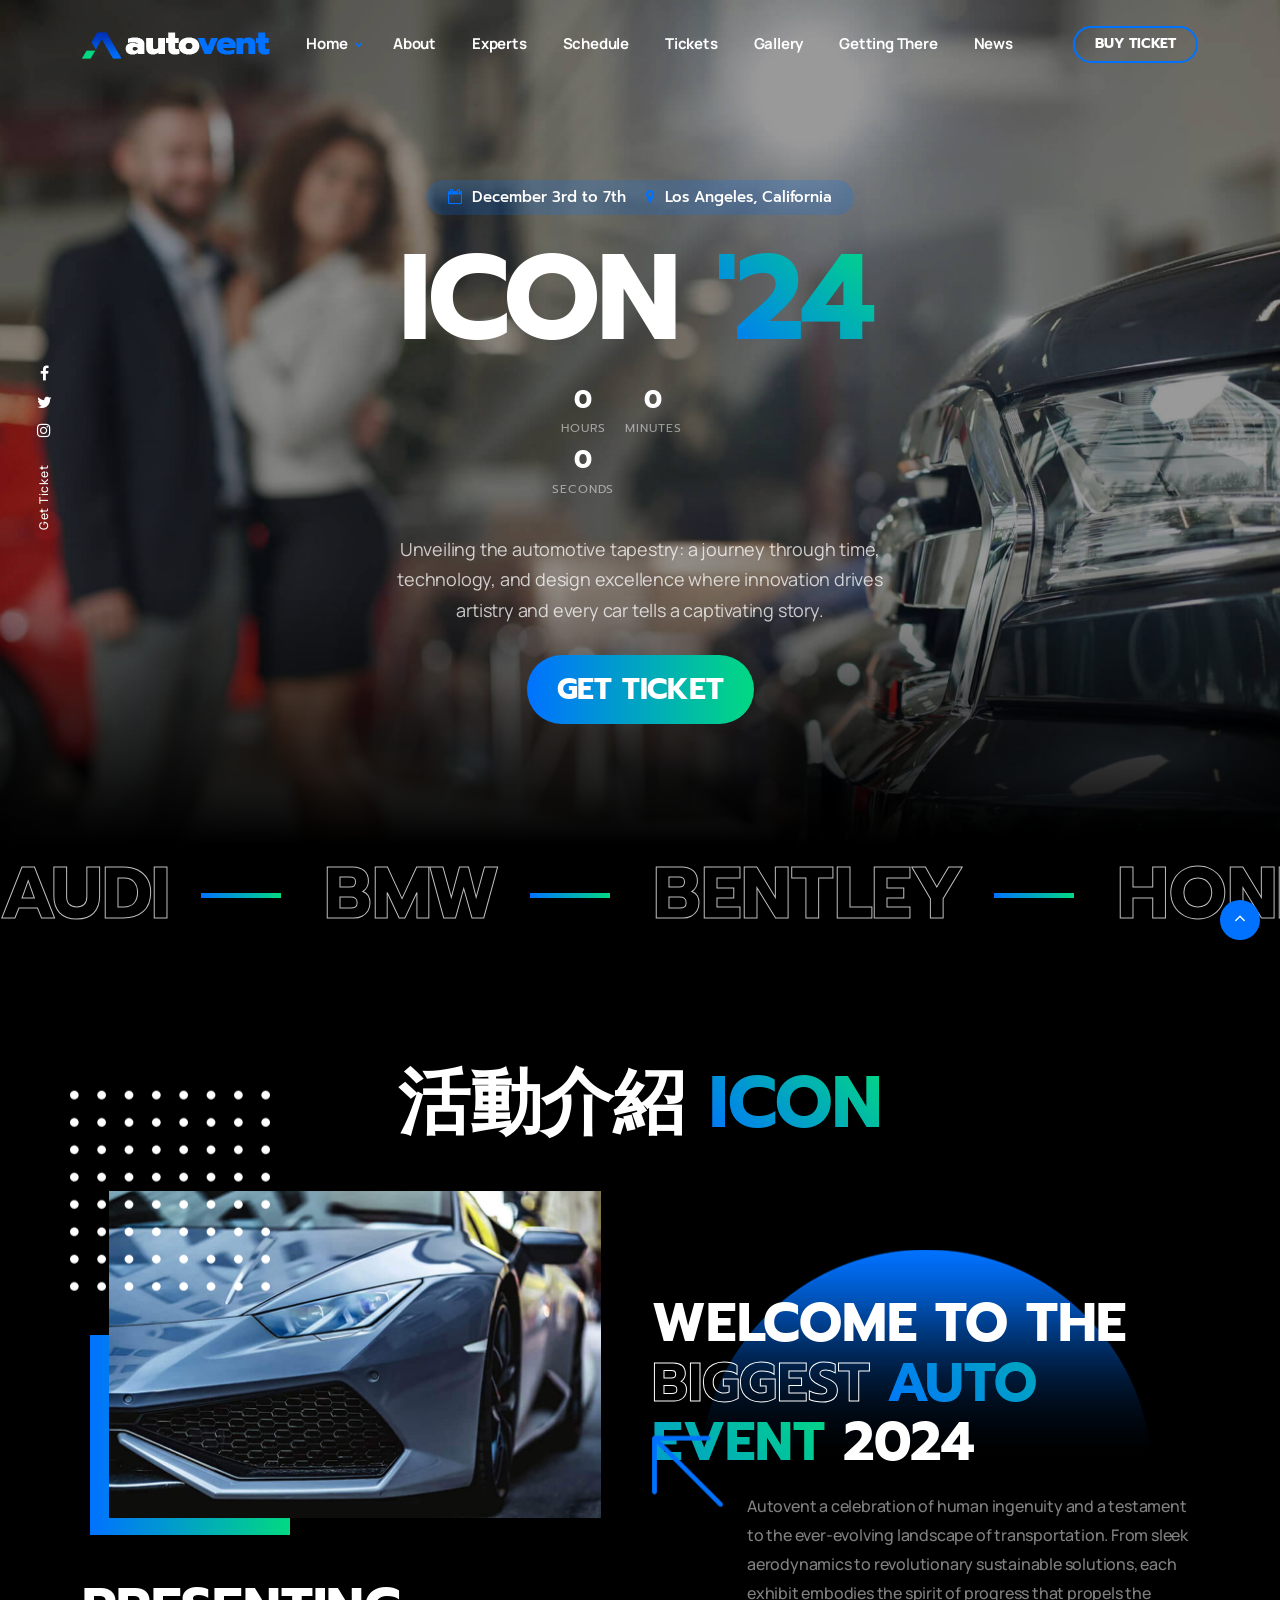
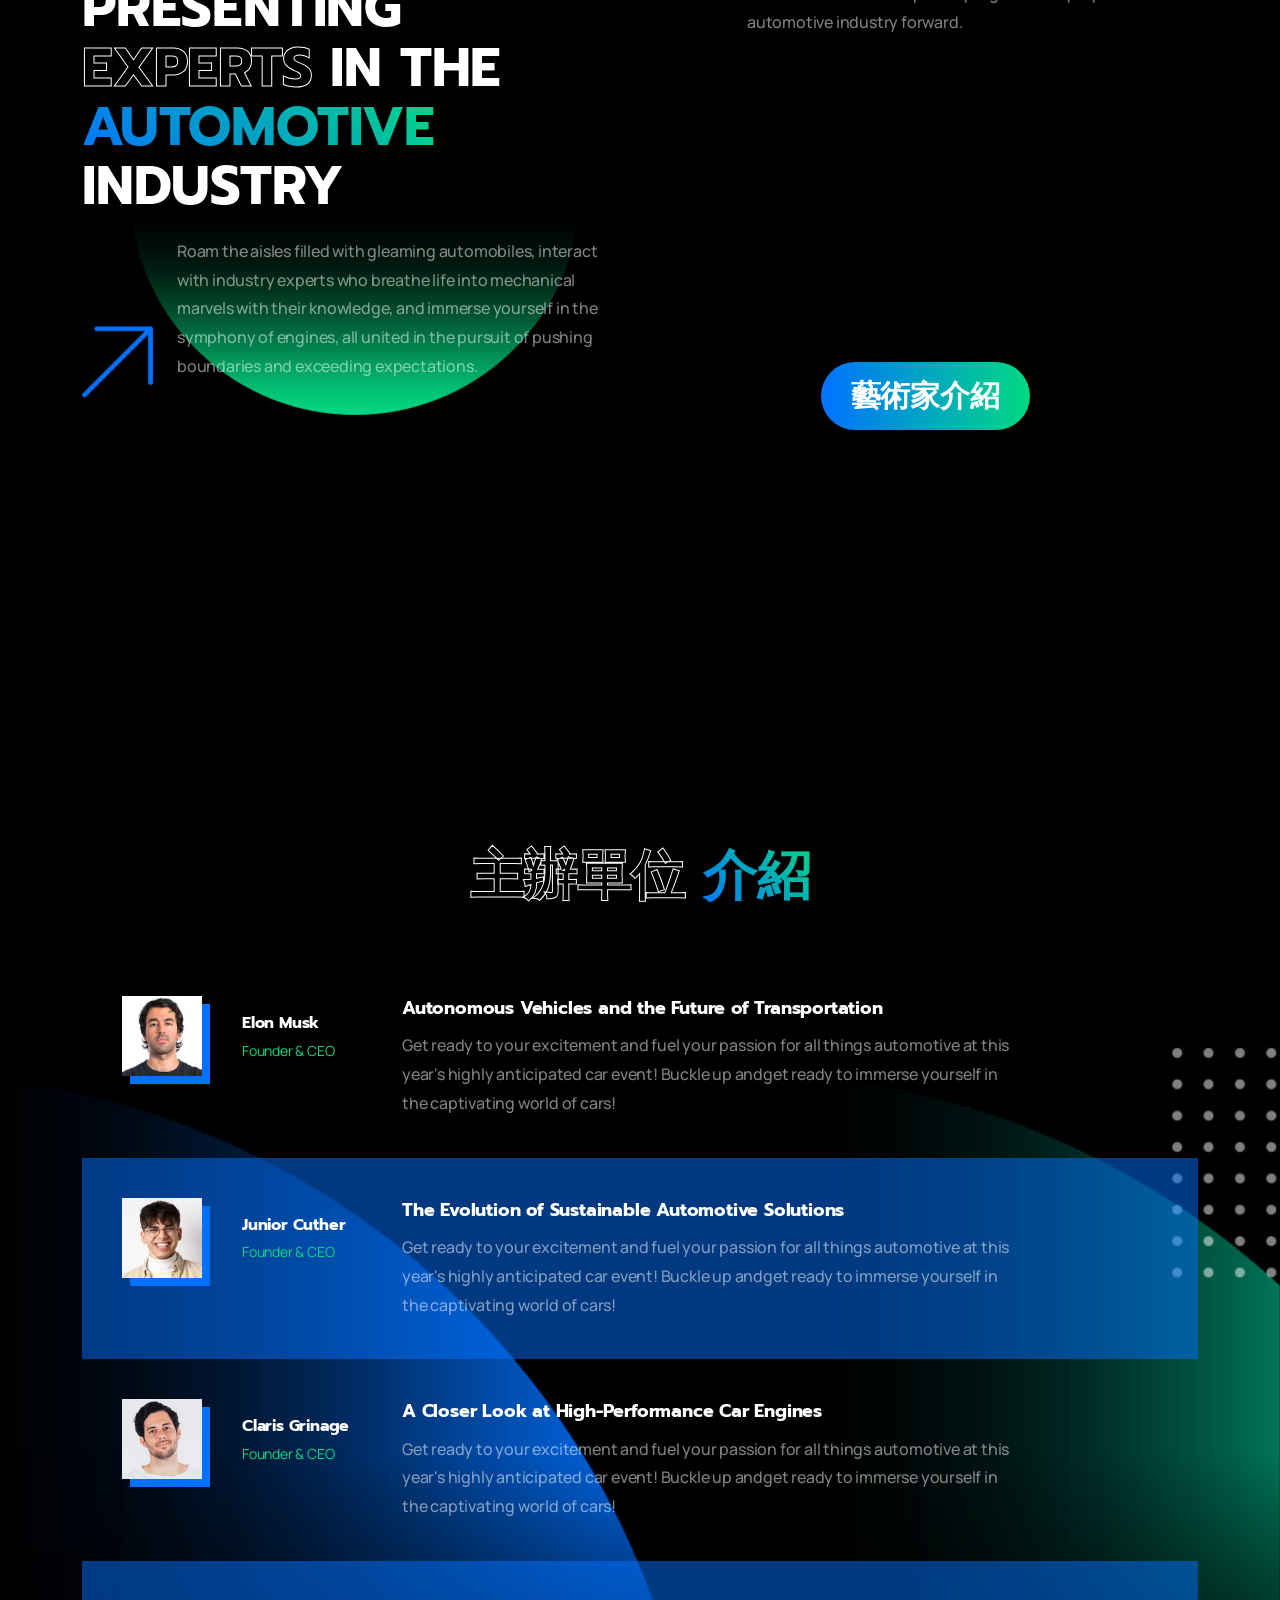
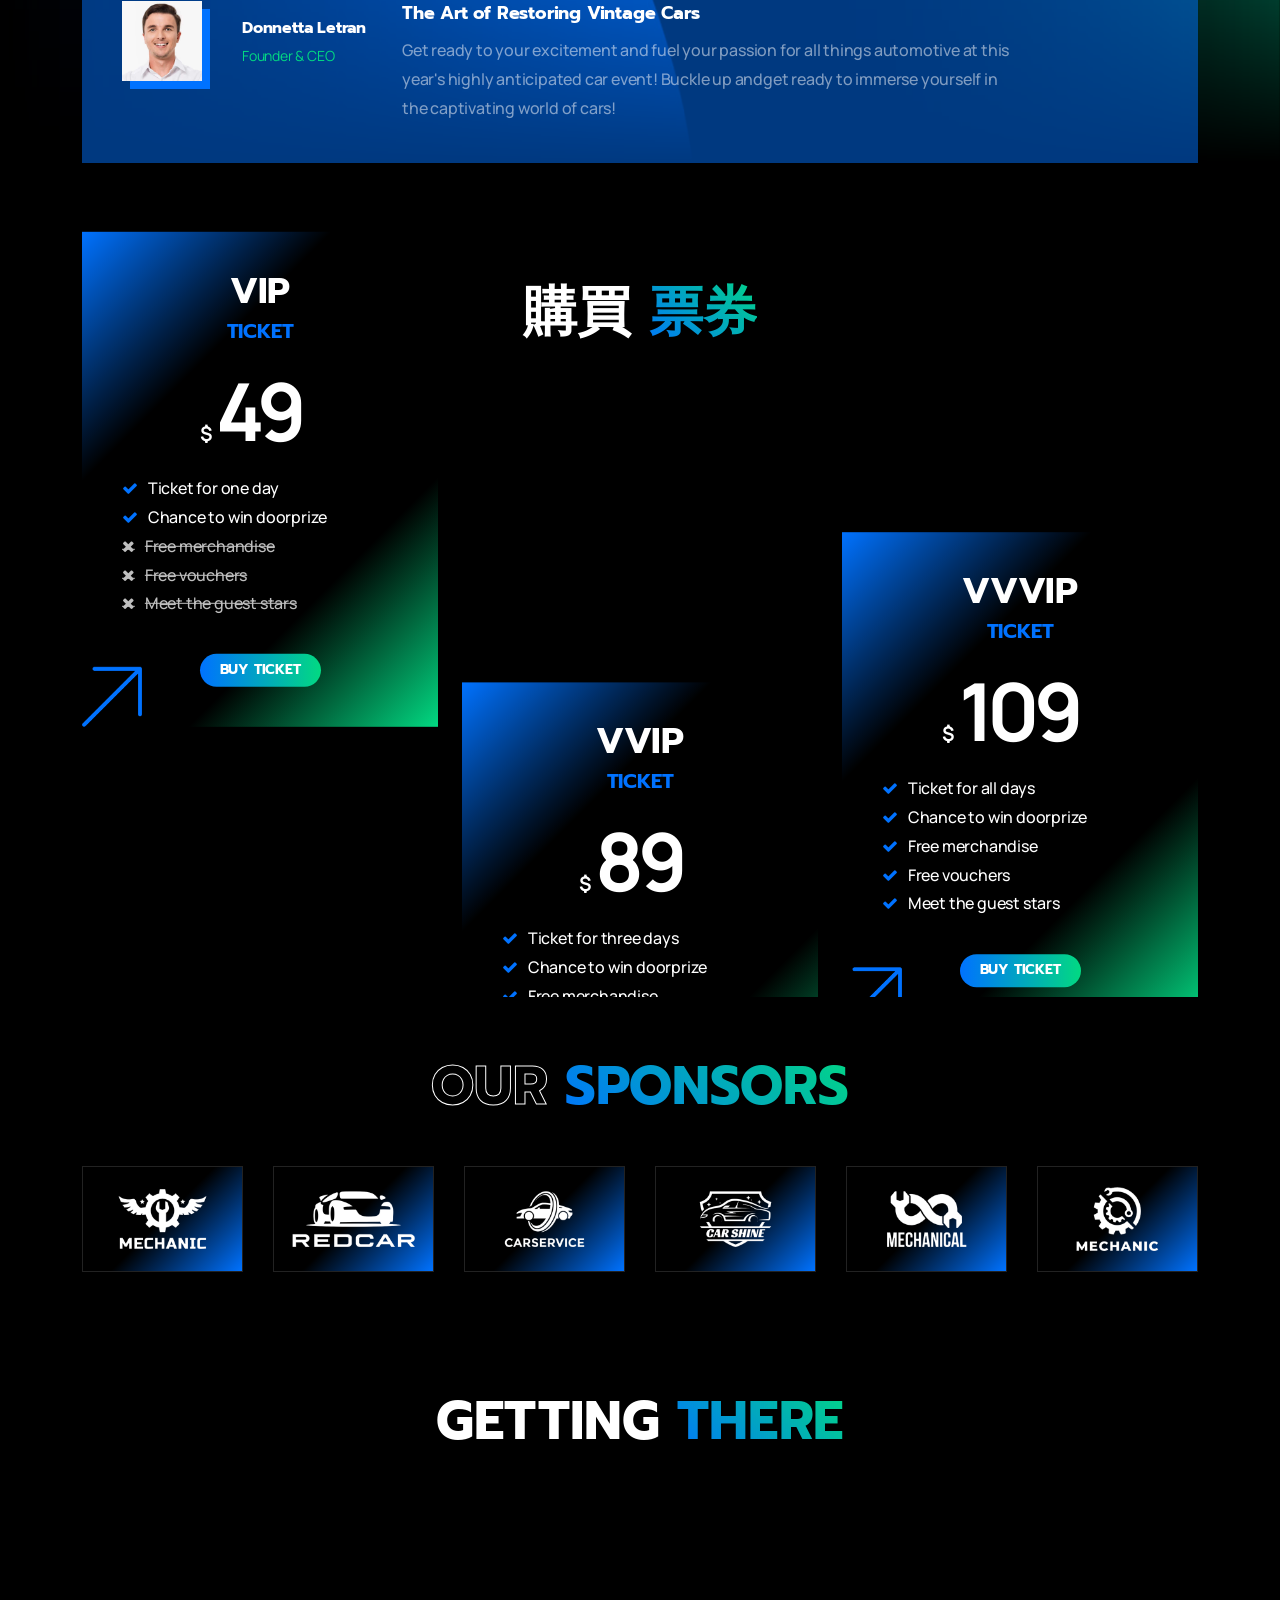
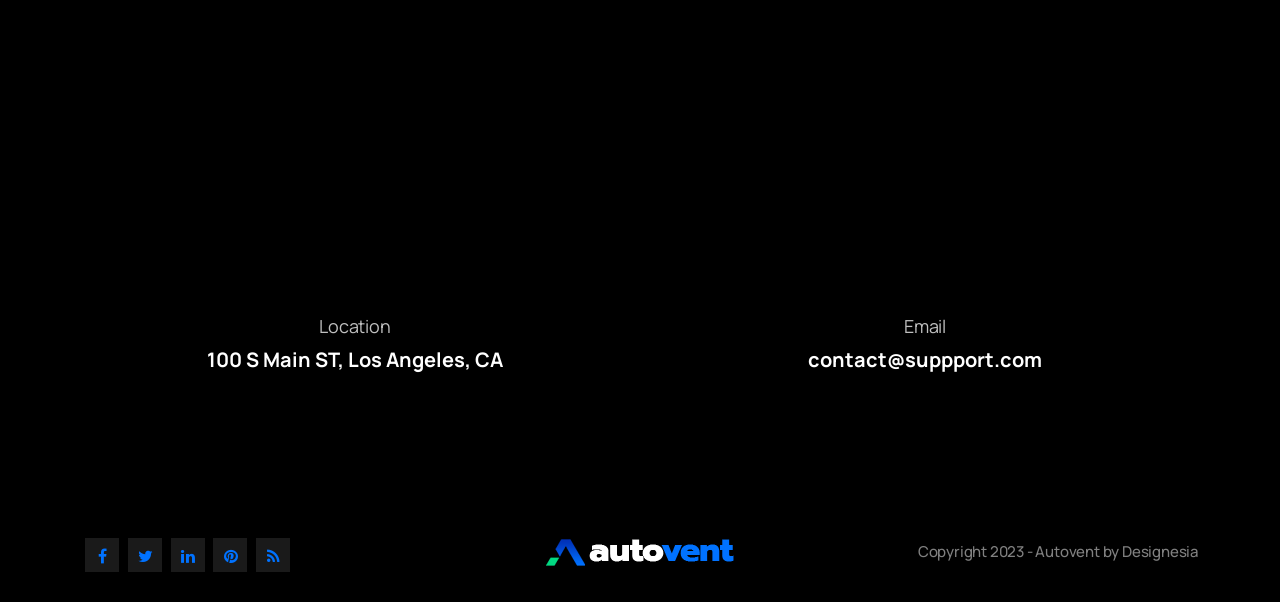
==== index-expo-2.html @ d7c9455d "first commit" ====
<!DOCTYPE html>
<html lang="zxx">

<head>
    <title>Autovent - Car Vehicle Automotive Event Website Template</title>
    <link rel="icon" href="images/icon.png" type="image/gif" sizes="16x16">
    <meta content="text/html;charset=utf-8" http-equiv="Content-Type">
    <meta content="width=device-width, initial-scale=1.0" name="viewport" >
    <meta content="Autovent - Car Vehicle Automotive Event Website Template" name="description" >
    <meta content="" name="keywords" >
    <meta content="" name="author" >
    <!-- CSS Files
    ================================================== -->
    <link href="css/bootstrap.min.css" rel="stylesheet" type="text/css" id="bootstrap">
    <link href="css/mdb.min.css" rel="stylesheet" type="text/css" id="mdb" >
    <link href="css/plugins.css" rel="stylesheet" type="text/css" >
    <link href="css/style.css" rel="stylesheet" type="text/css" >
    <link href="css/coloring.css" rel="stylesheet" type="text/css" >
    <!-- color scheme -->
    <link id="colors" href="css/colors/blue-teal.css" rel="stylesheet" type="text/css" >
</head>

<body class="dark-scheme">
    <div id="wrapper">
        <div class="scrollbar"></div>
        <!-- page preloader begin -->
        <div id="de-loader"></div>
        <!-- page preloader close -->

        <!-- header begin -->
        <header class="transparent">
            <div class="container">
                <div class="row">
                    <div class="col-md-12">
                        <div class="de-flex sm-pt10">
                            <div class="de-flex-col">
                                <div class="de-flex-col">
                                    <!-- logo begin -->
                                    <div id="logo">
                                        <a href="index.html">
                                            <img class="logo-main" src="images/logo.png" alt="" >
                                            <img class="logo-mobile" src="images/logo-mobile.png" alt="" >
                                        </a>
                                    </div>
                                    <!-- logo close -->
                                </div>
                            </div>
                            <div class="de-flex-col header-col-mid">
                                <ul id="mainmenu">
                                    <li><a class="menu-item" href="#section-hero">Home</a>
                                        <ul>
                                            <li><a class="menu-item" href="index.html">Home Expo One</a></li>
                                            <li><a class="menu-item" href="index-expo-2.html">Home Expo Two</a></li>
                                            <li><a class="menu-item" href="index-expo-3.html">Home Expo Three</a></li>
                                            <li><a class="menu-item" href="index-expo-4.html">Home Expo Four</a></li>
                                            <li><a class="menu-item" href="index-car-1.html">Home Car One</a></li>
                                        </ul>
                                    </li>
                                    <li><a class="menu-item" href="#section-about">About</a></li>
                                    <li><a class="menu-item" href="#section-experts">Experts</a></li>
                                    <li><a class="menu-item" href="#section-schedule">Schedule</a></li>
                                    <li><a class="menu-item" href="#section-tickets">Tickets</a></li>
                                    <li><a class="menu-item" href="#section-gallery">Gallery</a></li> 
                                    <li><a class="menu-item" href="#section-location">Getting There</a></li>
                                    <li><a class="menu-item" href="news.html">News</a></li>                                  
                                </ul>
                            </div>
                            <div class="de-flex-col">
                                <div class="menu_side_area">
                                    <a href="tickets.html" class="btn-line">Buy Ticket</a>
                                    <span id="menu-btn"></span>
                                </div>
                            </div>
                        </div>
                    </div>
                </div>
            </div>
        </header>
        <!-- header close -->
        <!-- content begin -->
        <div class="no-bottom no-top" id="content">
            <!-- float text begin -->
            <div class="float-text">
                <div class="de_social-icons">
                    <a href="#"><i class="fa fa-facebook fa-lg"></i></a>
                    <a href="#"><i class="fa fa-twitter fa-lg"></i></a>
                    <a href="#"><i class="fa fa-instagram fa-lg"></i></a>
                </div>
                <span><a href="tickets.html">Get Ticket</a></span>
            </div>
            <!-- float text close --> 

            <div id="top"></div>
            <section id="section-hero" class="jarallax">
                <img src="images/background/3.jpg" class="jarallax-img" alt="">
                <div class="container position-relative z1000 wow fadeInDown">
                    <div class="row align-items-center position-relative">
                        <div class="spacer-double d-lg-none d-sm-block"></div>
                        <div class="col-lg-12 text-center z1000">
                            <div class="spacer-double"></div>
                            <h5 class="mb-4 s2"><span class="wow fadeInRight" data-wow-delay=".2s"><i class="id-color fa fa-calendar-o"></i>December 3rd to 7th</span><span class="wow fadeInRight" data-wow-delay=".2s"><i class="id-color fa fa-map-marker"></i>Los Angeles, California</span></h5>
                            <div class="clearfix"></div>
                            <h1 class="ultra-big text-uppercase mb-4 wow fadeInRight"><span class="wow fadeInLeft" data-wow-delay=".4s">ICON <span class="text-gradient">'24</span></h1>
                            <div class="clearfix"></div>
                            <div id="defaultCountdown" class="countdown-s2" ></div>
                            <div class="spacer-single"></div>
                        </div>
                        <div class="col-lg-6 offset-lg-3">
                            <div class="position-relative text-center">
                                <p class="lead no-bottom wow fadeInLeft">Unveiling the automotive tapestry: a journey through time, technology, and design excellence where innovation drives artistry and every car tells a captivating story.</p>
                                <div class="spacer-single"></div>
                                <a class="btn-main big wow fadeInLeft" href="#section-tickets">Get Ticket</a>
                            </div>
                        </div>

                        <div class="spacer-single d-lg-none d-sm-block"></div>

                    </div>
                </div>
                <div class="de-gradient-edge-bottom"></div>
            </section>

            <section aria-label="section" class="no-top no-bottom">
                <div class="wow fadeInRight d-flex">
                  <div class="de-marquee-list wow">
                    <div class="d-item">
                      <span class="d-item-txt">Audi</span>
                      <span class="d-item-display">
                        <i class="d-item-block"></i>
                      </span>
                      <span class="d-item-txt">BMW</span>
                      <span class="d-item-display">
                        <i class="d-item-block"></i>
                      </span>
                      <span class="d-item-txt">Bentley</span>
                      <span class="d-item-display">
                        <i class="d-item-block"></i>
                      </span>
                      <span class="d-item-txt">Honda</span>
                      <span class="d-item-display">
                        <i class="d-item-block"></i>
                      </span>
                      <span class="d-item-txt">Jeep</span>
                      <span class="d-item-display">
                        <i class="d-item-block"></i>
                      </span>
                      <span class="d-item-txt">Toyota</span>
                      <span class="d-item-display">
                        <i class="d-item-block"></i>
                      </span>
                      <span class="d-item-txt">Suzuki</span>
                      <span class="d-item-display">
                        <i class="d-item-block"></i>
                      </span>
                      <span class="d-item-txt">Range Rover</span>
                      <span class="d-item-display">
                        <i class="d-item-block"></i>
                      </span>
                      <span class="d-item-txt">Ford</span>
                      <span class="d-item-display">
                        <i class="d-item-block"></i>
                      </span>
                     </div>
                  </div>
                </div>
            </section>

            <!-- <section id="section-about" aria-label="section" class="no-bottom">

                <div class="container">
                    <div class="row">
                        <div class="col-lg-12" data-jarallax-element="-50">
                            <p class="lead big wow fadeInUp">Welcome to a world where engineering marvels and artistic design collide, where innovation takes center stage, and where the passion for automotive excellence is on full display. Step into the realm of our mesmerizing car exhibition, an immersive journey through the evolution of automotive technology, style, and performance.
                            </p>
                        </div>
                    </div>
                </div>
            </section> -->

            <section>
                <div class="container">
                    <div class="row">
                        <div class="col-lg-8 offset-lg-2 text-center">
                            <h1 class="text-uppercase"><span class="wow fadeInUp">活動介紹</span> <span class="text-gradient wow fadeInUp" data-wow-delay="
                                .3s">ICON</span></h1>
                        </div>
                    </div>

                    <div class="row align-items-center">
                        <div class="col-lg-6 position-relative">
                            <div class="images-deco-1">
                                <img src="images/misc/car-1.jpg" class="d-img-1" alt="">
                                <img src="images/misc/dotted.png" class="d-img-2" alt="" data-jarallax-element="40">
                                <div class="d-img-3 bg-color"></div>
                            </div>
                        </div>
                        <div class="col-lg-6 position-relative" data-jarallax-element="-60">
                            <div class="position-relative z1000">
                                <h2 class="text-uppercase wow fadeInRight" data-wow-delay=".3s">Welcome to the <span class="text-line">Biggest</span> <span class="text-gradient">Auto Event</span> 2024</h2>
                                <div class="row">
                                    <div class="col-lg-2 col-2">
                                        <img src="images/misc/arrow-up-left.png" class="img-fluid" alt="" data-jarallax-element="30">
                                    </div>
                                    <div class="col-lg-10 col-10">
                                            <p class="wow fadeInRight" data-wow-delay=".4s">Autovent a celebration of human ingenuity and a testament to the ever-evolving landscape of transportation. From sleek aerodynamics to revolutionary sustainable solutions, each exhibit embodies the spirit of progress that propels the automotive industry forward.</p>
                                    </div>
                                </div>
                            </div>
                            <img src="images/misc/circle-gradient.png" class="position-absolute top-50 start-50 translate-middle" alt="">
                        </div>
                    </div>
                </div>
            </section>

            <!-- <section class="no-top">
                <div class="container">
                    <div class="row text-center">
                        <div class="col-md-3 col-sm-6 mb-sm-30 position-relative">
                            <div class="de_count position-absolute top-50 start-50 translate-middle text-light wow fadeInUp">
                                <h3 class="timer text-gradient" data-to="150" data-speed="3000">0</h3>
                                <h4 class="text-uppercase">Automotive<br>Brands</h4>
                            </div>
                            <img src="images/misc/circle-gradient.png" class="img-fluid" alt="">
                        </div>
                        <div class="col-md-3 col-sm-6 mb-sm-30 position-relative" data-jarallax-element="-50">
                            <div class="de_count position-absolute top-50 start-50 translate-middle text-light wow fadeInUp">
                                <h3 class="timer text-line" data-to="32" data-speed="3000">0</h3>
                                <h4 class="text-uppercase">Countries<br>Participated</h4>
                            </div>
                            <img src="images/misc/circle-gradient-2.png" class="img-fluid" alt="">
                        </div>
                        <div class="col-md-3 col-sm-6 mb-sm-30 position-relative">
                            <div class="de_count position-absolute top-50 start-50 translate-middle text-light wow fadeInUp">
                                <h3 class="timer text-gradient" data-to="12" data-speed="3000">0</h3>
                                <h4 class="text-uppercase">Automotive<br>Figures</h4>
                            </div>
                            <img src="images/misc/circle-gradient.png" class="img-fluid" alt="">
                        </div>
                        <div class="col-md-3 col-sm-6 mb-sm-30 position-relative" data-jarallax-element="-50">
                            <div class="de_count position-absolute top-50 start-50 translate-middle text-light wow fadeInUp">
                                <h3 class="timer text-line" data-to="5" data-speed="3000">0</h3>
                                <h4 class="text-uppercase">Days<br>Expo</h4>
                            </div>
                            <img src="images/misc/circle-gradient-2.png" class="img-fluid" alt="">
                        </div>
                    </div>
                </div>
            </section> -->

            <section id="section-experts">
                <div class="container position-relative z1000">
                    <div class="row align-items-center">
                        <div class="col-lg-6 position-relative" data-jarallax-element="60">
                            <div class="position-relative z1000">
                                <h2 class="text-uppercase wow fadeInRight" data-wow-delay=".3s">Presenting <span class="text-line">experts</span> in the <span class="text-gradient">automotive</span> Industry</h2>
                                <div class="row">
                                    <div class="col-lg-2 col-2">
                                        <img src="images/misc/arrow-up-right.png" class="img-fluid" alt="" data-jarallax-element="-30">
                                    </div>
                                    <div class="col-lg-10 col-10">
                                            <p class="wow fadeInRight" data-wow-delay=".4s">Roam the aisles filled with gleaming automobiles, interact with industry experts who breathe life into mechanical marvels with their knowledge, and immerse yourself in the symphony of engines, all united in the pursuit of pushing boundaries and exceeding expectations.</p>
                                    </div>
                                </div>
                            </div>
                            <img src="images/misc/circle-gradient-2.png" class="position-absolute top-50 start-50 translate-middle" alt="">
                        </div>
                        <!-- <div class="col-lg-6">
                            <div class="row g-3">
                                <div class="col-lg-3 col-6">
                                    <div class="de-img-cap-1">
                                        <div class="d-cap">Elon Musk</div>
                                        <img src="images/person/1.jpg" class="img-fluid" alt="">
                                    </div>
                                </div>
                                <div class="col-lg-3 col-6">
                                    <div class="de-img-cap-1">
                                        <div class="d-cap">Junior Cuther</div>
                                        <img src="images/person/2.jpg" class="img-fluid" alt="">
                                    </div>
                                </div>
                                <div class="col-lg-3 col-6">
                                    <div class="de-img-cap-1">
                                        <div class="d-cap">Claris Grinage</div>
                                        <img src="images/person/3.jpg" class="img-fluid" alt="">
                                    </div>
                                </div>
                                <div class="col-lg-3 col-6">
                                    <div class="de-img-cap-1">
                                        <div class="d-cap">Donnetta Letran</div>
                                        <img src="images/person/4.jpg" class="img-fluid" alt="">
                                    </div>
                                </div>
                                <div class="col-lg-3 col-6">
                                    <div class="de-img-cap-1">
                                        <div class="d-cap">Kizzie Mertz</div>
                                        <img src="images/person/5.jpg" class="img-fluid" alt="">
                                    </div>
                                </div>
                                <div class="col-lg-3 col-6">
                                    <div class="de-img-cap-1">
                                        <div class="d-cap">Vernia Picot</div>
                                        <img src="images/person/6.jpg" class="img-fluid" alt="" >
                                    </div>
                                </div>
                                <div class="col-lg-3 col-6">
                                    <div class="de-img-cap-1">
                                        <div class="d-cap">Fermina Prass</div>
                                        <img src="images/person/7.jpg" class="img-fluid" alt="">
                                    </div>
                                </div>
                                <div class="col-lg-3 col-6">
                                    <div class="de-img-cap-1">
                                        <div class="d-cap">Bonnie Torralba</div>
                                        <img src="images/person/8.jpg" class="img-fluid" alt="">
                                    </div>
                                </div>
                            </div>
                        </div> -->
                        <div class="col-lg-6">
                          <div class="text-center">
                              <a href="#" class="btn-main wow fadeInUp big wow">藝術家介紹</a>
                          </div>
                      </div>
                    </div>
                </div>

                <div class="de-gradient-edge-bottom"></div>
            </section>

            <section id="section-schedule" class="jarallax no-bottom">
                <img src="images/background/4.jpg" class="jarallax-img" alt="">
                <div class="de-gradient-edge-top"></div>
                <div class="container position-relative z1000">
                    <div class="row">
                        <div class="col-md-6 offset-md-3 text-center wow fadeInUp">
                            <h2 class="text-uppercase wow fadeInUp"><span class="text-line">主辦單位</span> <span class="text-gradient">介紹</span></h2>
                            <div class="spacer-single"></div>
                        </div>

                        <div class="col-md-12 wow fadeInUp">
                            <div class="de_tab tab_style_4 text-center">
                                <!-- <ul class="de_nav de_nav_dark">
                                    <li class="active" data-link="#section-services-tab">
                                        <h3>Day 1</h3>
                                        <h4>Dec 3, 2023</h4>
                                    </li>
                                    <li data-link="#section-services-tab">
                                        <h3>Day 2</h3>
                                        <h4>Dec 4, 2023</h4>
                                    </li>
                                    <li data-link="#section-services-tab">
                                        <h3>Day 3</h3>
                                        <h4>Dec 5, 2023</h4>
                                    </li>
                                    <li data-link="#section-services-tab">
                                        <h3>Day 4</h3>
                                        <h4>Dec 6, 2023</h4>
                                    </li>
                                    <li data-link="#section-services-tab">
                                        <h3>Day 5</h3>
                                        <h4>Dec 7, 2023</h4>
                                    </li>
                                </ul> -->

                                <div class="text-start">
                                    <div class="de_tab_content">

                                        <div id="tab1" class="tab_single_content dark">
                                            <div class="row">
                                                <div class="col-md-12">
                                                    <div class="schedule-listing">
                                                        <div class="schedule-item">
                                                            <!-- <div class="sc-time">08:00 - 10:00 AM</div> -->
                                                            <div class="sc-pic">
                                                                <img src="images/person/1.jpg" alt="">
                                                            </div>
                                                            <div class="sc-name">
                                                                <h4>Elon Musk</h4>
                                                                <span>Founder & CEO</span>
                                                            </div>
                                                            <div class="sc-info">
                                                                <h3>Autonomous Vehicles and the Future of Transportation</h3>
                                                                <p>Get ready to your excitement and fuel your passion for all things automotive at this year's highly anticipated car event! Buckle up andget ready to immerse yourself in the captivating world of cars!</p>
                                                            </div>
                                                            <div class="clearfix"></div>
                                                        </div>
                                                    </div>

                                                    <div class="schedule-listing">
                                                        <div class="schedule-item">
                                                            <!-- <div class="sc-time">12:00 - 14:00 PM</div> -->
                                                            <div class="sc-pic">
                                                                <img src="images/person/2.jpg" alt="">
                                                            </div>
                                                            <div class="sc-name">
                                                                <h4>Junior Cuther</h4>
                                                                <span>Founder & CEO</span>
                                                            </div>
                                                            <div class="sc-info">
                                                                <h3>The Evolution of Sustainable Automotive Solutions</h3>
                                                                <p>Get ready to your excitement and fuel your passion for all things automotive at this year's highly anticipated car event! Buckle up andget ready to immerse yourself in the captivating world of cars!</p>
                                                            </div>
                                                            <div class="clearfix"></div>
                                                        </div>
                                                    </div>

                                                    <div class="schedule-listing">
                                                        <div class="schedule-item">
                                                            <!-- <div class="sc-time">16:00 - 18:00 PM</div> -->
                                                            <div class="sc-pic">
                                                                <img src="images/person/3.jpg" alt="">
                                                            </div>
                                                            <div class="sc-name">
                                                                <h4>Claris Grinage</h4>
                                                                <span>Founder & CEO</span>
                                                            </div>
                                                            <div class="sc-info">
                                                                <h3>A Closer Look at High-Performance Car Engines</h3>
                                                                <p>Get ready to your excitement and fuel your passion for all things automotive at this year's highly anticipated car event! Buckle up andget ready to immerse yourself in the captivating world of cars!</p>
                                                            </div>
                                                            <div class="clearfix"></div>
                                                        </div>
                                                    </div>

                                                    <div class="schedule-listing">
                                                        <div class="schedule-item">
                                                            <!-- <div class="sc-time">20:00 - 22:00 PM</div> -->
                                                            <div class="sc-pic">
                                                                <img src="images/person/4.jpg" alt="">
                                                            </div>
                                                            <div class="sc-name">
                                                                <h4>Donnetta Letran</h4>
                                                                <span>Founder & CEO</span>
                                                            </div>
                                                            <div class="sc-info">
                                                                <h3>The Art of Restoring Vintage Cars</h3>
                                                                <p>Get ready to your excitement and fuel your passion for all things automotive at this year's highly anticipated car event! Buckle up andget ready to immerse yourself in the captivating world of cars!</p>
                                                            </div>
                                                            <div class="clearfix"></div>
                                                        </div>
                                                    </div>
                                                </div>
                                            </div>
                                        </div>

                                        <div id="tab2" class="tab_single_content dark">
                                            <div class="row">
                                                <div class="col-md-12">
                                                    <div class="schedule-listing">
                                                        <div class="schedule-item">
                                                            <div class="sc-time">08:00 - 12:00 AM</div>
                                                            <div class="sc-pic">
                                                                <img src="images/person/5.jpg" alt="">
                                                            </div>
                                                            <div class="sc-name">
                                                                <h4>Kizzie Mertz</h4>
                                                                <span>Founder & CEO</span>
                                                            </div>
                                                            <div class="sc-info">
                                                                <h3>How EVs are Transforming the Automotive Landscape</h3>
                                                                <p>Get ready to your excitement and fuel your passion for all things automotive at this year's highly anticipated car event! Buckle up andget ready to immerse yourself in the captivating world of cars!</p>
                                                            </div>
                                                            <div class="clearfix"></div>
                                                        </div>
                                                    </div>

                                                    <div class="schedule-listing">
                                                        <div class="schedule-item">
                                                            <div class="sc-time">12:00 - 14:00 PM</div>
                                                            <div class="sc-pic">
                                                                <img src="images/person/6.jpg" alt="">
                                                            </div>
                                                            <div class="sc-name">
                                                                <h4>Vernia Picot</h4>
                                                                <span>Founder & CEO</span>
                                                            </div>
                                                            <div class="sc-info">
                                                                <h3>The Latest Advances in Automotive Safety Technologies</h3>
                                                                <p>Get ready to your excitement and fuel your passion for all things automotive at this year's highly anticipated car event! Buckle up andget ready to immerse yourself in the captivating world of cars!</p>
                                                            </div>
                                                            <div class="clearfix"></div>
                                                        </div>
                                                    </div>

                                                    <div class="schedule-listing">
                                                        <div class="schedule-item">
                                                            <div class="sc-time">16:00 - 18:00 PM</div>
                                                            <div class="sc-pic">
                                                                <img src="images/person/7.jpg" alt="">
                                                            </div>
                                                            <div class="sc-name">
                                                                <h4>Fermina Prass</h4>
                                                                <span>Founder & CEO</span>
                                                            </div>
                                                            <div class="sc-info">
                                                                <h3>The Science of Car Design and Aerodynamics</h3>
                                                                <p>Get ready to your excitement and fuel your passion for all things automotive at this year's highly anticipated car event! Buckle up andget ready to immerse yourself in the captivating world of cars!</p>
                                                            </div>
                                                            <div class="clearfix"></div>
                                                        </div>
                                                    </div>

                                                    <div class="schedule-listing">
                                                        <div class="schedule-item">
                                                            <div class="sc-time">20:00 - 22:00 PM</div>
                                                            <div class="sc-pic">
                                                                <img src="images/person/1.jpg" alt="">
                                                            </div>
                                                            <div class="sc-name">
                                                                <h4>Elon Musk</h4>
                                                                <span>Founder & CEO</span>
                                                            </div>
                                                            <div class="sc-info">
                                                                <h3>The Role of IoT in Modern Automobiles</h3>
                                                                <p>Get ready to your excitement and fuel your passion for all things automotive at this year's highly anticipated car event! Buckle up andget ready to immerse yourself in the captivating world of cars!</p>
                                                            </div>
                                                            <div class="clearfix"></div>
                                                        </div>
                                                    </div>
                                                </div>
                                            </div>
                                        </div>

                                        <div id="tab3" class="tab_single_content dark">
                                            <div class="row">
                                                <div class="col-md-12">
                                                    <div class="schedule-listing">
                                                        <div class="schedule-item">
                                                            <div class="sc-time">08:00 - 12:00 AM</div>
                                                            <div class="sc-pic">
                                                                <img src="images/person/2.jpg" alt="">
                                                            </div>
                                                            <div class="sc-name">
                                                                <h4>Junior Cuther</h4>
                                                                <span>Founder & CEO</span>
                                                            </div>
                                                            <div class="sc-info">
                                                                <h3>Exploring the Rise of Off-Road and Adventure Vehicles</h3>
                                                                <p>Get ready to your excitement and fuel your passion for all things automotive at this year's highly anticipated car event! Buckle up andget ready to immerse yourself in the captivating world of cars!</p>
                                                            </div>
                                                            <div class="clearfix"></div>
                                                        </div>
                                                    </div>

                                                    <div class="schedule-listing">
                                                        <div class="schedule-item">
                                                            <div class="sc-time">12:00 - 14:00 PM</div>
                                                            <div class="sc-pic">
                                                                <img src="images/person/3.jpg" alt="">
                                                            </div>
                                                            <div class="sc-name">
                                                                <h4>Claris Grinage</h4>
                                                                <span>Founder & CEO</span>
                                                            </div>
                                                            <div class="sc-info">
                                                                <h3>The Quest for Fuel-Efficient and Hybrid Cars</h3>
                                                                <p>Get ready to your excitement and fuel your passion for all things automotive at this year's highly anticipated car event! Buckle up andget ready to immerse yourself in the captivating world of cars!</p>
                                                            </div>
                                                            <div class="clearfix"></div>
                                                        </div>
                                                    </div>

                                                    <div class="schedule-listing">
                                                        <div class="schedule-item">
                                                            <div class="sc-time">16:00 - 18:00 PM</div>
                                                            <div class="sc-pic">
                                                                <img src="images/person/4.jpg" alt="">
                                                            </div>
                                                            <div class="sc-name">
                                                                <h4>Donnetta Letran</h4>
                                                                <span>Founder & CEO</span>
                                                            </div>
                                                            <div class="sc-info">
                                                                <h3>The Ultimate Guide to High-End Automobiles</h3>
                                                                <p>Get ready to your excitement and fuel your passion for all things automotive at this year's highly anticipated car event! Buckle up andget ready to immerse yourself in the captivating world of cars!</p>
                                                            </div>
                                                            <div class="clearfix"></div>
                                                        </div>
                                                    </div>

                                                    <div class="schedule-listing">
                                                        <div class="schedule-item">
                                                            <div class="sc-time">20:00 - 22:00 AM</div>
                                                            <div class="sc-pic">
                                                                <img src="images/person/5.jpg" alt="">
                                                            </div>
                                                            <div class="sc-name">
                                                                <h4>Kizzie Mertz</h4>
                                                                <span>Founder & CEO</span>
                                                            </div>
                                                            <div class="sc-info">
                                                                <h3>Women in the Automotive Industry</h3>
                                                                <p>Get ready to your excitement and fuel your passion for all things automotive at this year's highly anticipated car event! Buckle up andget ready to immerse yourself in the captivating world of cars!</p>
                                                            </div>
                                                            <div class="clearfix"></div>
                                                        </div>
                                                    </div>
                                                </div>
                                            </div>
                                        </div>

                                        <div id="tab4" class="tab_single_content dark">
                                            <div class="row">
                                                <div class="col-md-12">
                                                    <div class="schedule-listing">
                                                        <div class="schedule-item">
                                                            <div class="sc-time">08:00 - 12:00 AM</div>
                                                            <div class="sc-pic">
                                                                <img src="images/person/6.jpg" alt="">
                                                            </div>
                                                            <div class="sc-name">
                                                                <h4>Vernia Picot</h4>
                                                                <span>Founder & CEO</span>
                                                            </div>
                                                            <div class="sc-info">
                                                                <h3>The Exploration of Self-Driving Car Regulations</h3>
                                                                <p>Get ready to your excitement and fuel your passion for all things automotive at this year's highly anticipated car event! Buckle up andget ready to immerse yourself in the captivating world of cars!</p>
                                                            </div>
                                                            <div class="clearfix"></div>
                                                        </div>
                                                    </div>

                                                    <div class="schedule-listing">
                                                        <div class="schedule-item">
                                                            <div class="sc-time">12:00 - 14:00 PM</div>
                                                            <div class="sc-pic">
                                                                <img src="images/person/7.jpg" alt="">
                                                            </div>
                                                            <div class="sc-name">
                                                                <h4>Fermina Prass</h4>
                                                                <span>Founder & CEO</span>
                                                            </div>
                                                            <div class="sc-info">
                                                                <h3>The High-Tech World of Formula 1 Engineering</h3>
                                                                <p>Get ready to your excitement and fuel your passion for all things automotive at this year's highly anticipated car event! Buckle up andget ready to immerse yourself in the captivating world of cars!</p>
                                                            </div>
                                                            <div class="clearfix"></div>
                                                        </div>
                                                    </div>

                                                    <div class="schedule-listing">
                                                        <div class="schedule-item">
                                                            <div class="sc-time">16:00 - 18:00 PM</div>
                                                            <div class="sc-pic">
                                                                <img src="images/person/1.jpg" alt="">
                                                            </div>
                                                            <div class="sc-name">
                                                                <h4>Elon Musk</h4>
                                                                <span>Founder & CEO</span>
                                                            </div>
                                                            <div class="sc-info">
                                                                <h3>A Retrospective of Iconic Car Models</h3>
                                                                <p>Get ready to your excitement and fuel your passion for all things automotive at this year's highly anticipated car event! Buckle up andget ready to immerse yourself in the captivating world of cars!</p>
                                                            </div>
                                                            <div class="clearfix"></div>
                                                        </div>
                                                    </div>

                                                    <div class="schedule-listing">
                                                        <div class="schedule-item">
                                                            <div class="sc-time">20:00 - 22:00 PM</div>
                                                            <div class="sc-pic">
                                                                <img src="images/person/2.jpg" alt="">
                                                            </div>
                                                            <div class="sc-name">
                                                                <h4>Junior Cuther</h4>
                                                                <span>Founder & CEO</span>
                                                            </div>
                                                            <div class="sc-info">
                                                                <h3>The Crossover SUV Phenomenon</h3>
                                                                <p>Get ready to your excitement and fuel your passion for all things automotive at this year's highly anticipated car event! Buckle up andget ready to immerse yourself in the captivating world of cars!</p>
                                                            </div>
                                                            <div class="clearfix"></div>
                                                        </div>
                                                    </div>
                                                </div>
                                            </div>
                                        </div>

                                        <div id="tab5" class="tab_single_content dar">
                                            <div class="row">
                                                <div class="col-md-12">
                                                    <div class="schedule-listing">
                                                        <div class="schedule-item">
                                                            <div class="sc-time">08:00 - 12:00 AM</div>
                                                            <div class="sc-pic">
                                                                <img src="images/person/1.jpg" alt="">
                                                            </div>
                                                            <div class="sc-name">
                                                                <h4>Elon Musk</h4>
                                                                <span>Founder & CEO</span>
                                                            </div>
                                                            <div class="sc-info">
                                                                <h3>The Art and Business of Electric Car</h3>
                                                                <p>Get ready to your excitement and fuel your passion for all things automotive at this year's highly anticipated car event! Buckle up andget ready to immerse yourself in the captivating world of cars!</p>
                                                            </div>
                                                            <div class="clearfix"></div>
                                                        </div>
                                                    </div>

                                                    <div class="schedule-listing">
                                                        <div class="schedule-item">
                                                            <div class="sc-time">08:00 - 12:00 AM</div>
                                                            <div class="sc-pic">
                                                                <img src="images/person/2.jpg" alt="">
                                                            </div>
                                                            <div class="sc-name">
                                                                <h4>Elon Musk</h4>
                                                                <span>Founder & CEO</span>
                                                            </div>
                                                            <div class="sc-info">
                                                                <h3>Demystifying Engine Types and Performance</h3>
                                                                <p>Get ready to your excitement and fuel your passion for all things automotive at this year's highly anticipated car event! Buckle up andget ready to immerse yourself in the captivating world of cars!</p>
                                                            </div>
                                                            <div class="clearfix"></div>
                                                        </div>
                                                    </div>

                                                    <div class="schedule-listing">
                                                        <div class="schedule-item">
                                                            <div class="sc-time">08:00 - 12:00 AM</div>
                                                            <div class="sc-pic">
                                                                <img src="images/person/3.jpg" alt="">
                                                            </div>
                                                            <div class="sc-name">
                                                                <h4>Claris Grinage</h4>
                                                                <span>Founder & CEO</span>
                                                            </div>
                                                            <div class="sc-info">
                                                                <h3>The Evolution of Car Audio Systems</h3>
                                                                <p>Get ready to your excitement and fuel your passion for all things automotive at this year's highly anticipated car event! Buckle up andget ready to immerse yourself in the captivating world of cars!</p>
                                                            </div>
                                                            <div class="clearfix"></div>
                                                        </div>
                                                    </div>

                                                    <div class="schedule-listing">
                                                        <div class="schedule-item">
                                                            <div class="sc-time">08:00 - 12:00 AM</div>
                                                            <div class="sc-pic">
                                                                <img src="images/person/4.jpg" alt="">
                                                            </div>
                                                            <div class="sc-name">
                                                                <h4>Donnetta Letran</h4>
                                                                <span>Founder & CEO</span>
                                                            </div>
                                                            <div class="sc-info">
                                                                <h3>Close Event Ceremony &amp; Doorprize</h3>
                                                                <p>Get ready to your excitement and fuel your passion for all things automotive at this year's highly anticipated car event! Buckle up andget ready to immerse yourself in the captivating world of cars!</p>
                                                            </div>
                                                            <div class="clearfix"></div>
                                                        </div>
                                                    </div>
                                                </div>
                                            </div>
                                        </div>
                                    </div>
                                </div>                               
                            </div>
                        </div>
                    </div>
                </div>
                <div class="de-gradient-edge-bottom"></div>
            </section>
            
            <section id="section-tickets">
                <div class="container">
                    <div class="row">
                        <div class="col-lg-12 text-center">
                            <h2 class="text-uppercase wow fadeInUp">購買 <span class="text-gradient">票券</span></h2>
                            <div class="spacer-20"></div>
                        </div>

                        <div class="col-lg-4" data-jarallax-element="20">
                            <div class="de-pricing-s1">
                                <div class="d-content">
                                    <h3>VIP<span>Ticket</span></h3>
                                    <div class="d-price">
                                        49
                                    </div>
                                    <ul class="d-list">
                                        <li>Ticket for one day</li>
                                        <li>Chance to win doorprize</li>
                                        <li class="no">Free merchandise</li>
                                        <li class="no">Free vouchers</li>
                                        <li class="no">Meet the guest stars</li>
                                    </ul>
                                    <div class="spacer-20"></div>
                                    <div class="text-center">
                                        <a class="btn-main" href="tickets.html">Buy Ticket</a>
                                    </div>
                                </div>
                                <div class="d-deco-top"></div>
                                <div class="d-deco-bottom"></div>
                                <img src="images/misc/arrow-up-right.png" class="d-image-deco" alt="">
                            </div>
                        </div>

                        <div class="col-lg-4" data-jarallax-element="-40">
                            <div class="de-pricing-s1">
                                <div class="d-content">
                                    <h3>VVIP<span>Ticket</span></h3>
                                    <div class="d-price">
                                        89
                                    </div>
                                    <ul class="d-list">
                                        <li>Ticket for three days</li>
                                        <li>Chance to win doorprize</li>
                                        <li>Free merchandise</li>
                                        <li class="no">Free vouchers</li>
                                        <li class="no">Meet the guest stars</li>
                                    </ul>
                                    <div class="spacer-20"></div>
                                    <div class="text-center">
                                        <a class="btn-main" href="tickets.html">Buy Ticket</a>
                                    </div>
                                </div>
                                <div class="d-deco-top"></div>
                                <div class="d-deco-bottom"></div>
                                <img src="images/misc/arrow-up-right.png" class="d-image-deco" alt="">
                            </div>
                        </div>

                        <div class="col-lg-4" data-jarallax-element="-20">
                            <div class="de-pricing-s1">
                                <div class="d-content">
                                    <h3>VVVIP<span>Ticket</span></h3>
                                    <div class="d-price">
                                        109
                                    </div>
                                    <ul class="d-list">
                                        <li>Ticket for all days</li>
                                        <li>Chance to win doorprize</li>
                                        <li>Free merchandise</li>
                                        <li>Free vouchers</li>
                                        <li>Meet the guest stars</li>
                                    </ul>
                                    <div class="spacer-20"></div>
                                    <div class="text-center">
                                        <a class="btn-main" href="tickets.html">Buy Ticket</a>
                                    </div>
                                </div>
                                <div class="d-deco-top"></div>
                                <div class="d-deco-bottom"></div>
                                <img src="images/misc/arrow-up-right.png" class="d-image-deco" alt="">
                            </div>
                        </div>
                    </div>
                </div>
            </section>            

            <!-- <section id="section-testimonial" class="no-top no-bottom">
                <div class="container-fluid">
                    <div class="row">
                        <div class="col-lg-6 offset-lg-3 text-center">
                            <h2 class="text-uppercase wow fadeInUp"><span class="text-line">What</span> <span class="text-gradient">They</span> Says</h2>
                            <div class="spacer-single"></div>
                        </div>
                        <div class="owl-carousel owl-theme wow fadeInUp" id="testimonial-carousel">
                            <div class="item">
                                <div class="de_testi type-2">
                                    <blockquote>
                                        <p>Attending the automotive event was a dream come true for me. The thrill of seeing rare and iconic cars up close was unforgettable. From vintage classics to cutting-edge supercars.
                                        </p>
                                        <div class="de_testi_by">
                                            <img alt="" class="rounded-circle" src="images/people/1.jpg"> <span>Michael S. (Car Enthusiast)</span>
                                        </div>
                                    </blockquote>
                                </div>
                            </div>
                            <div class="item">
                                <div class="de_testi type-2">
                                    <blockquote>
                                        <p>I can't thank the organizers enough for putting together such an informative automotive event. The workshops and hands-on demonstrations were incredibly insightful.</p>
                                        <div class="de_testi_by">
                                            <img alt="" class="rounded-circle" src="images/people/2.jpg"> <span>Sarah L. (Aspiring Mechanic)</span>
                                        </div>
                                    </blockquote>
                                </div>
                            </div>
                            <div class="item">
                                <div class="de_testi type-2">
                                    <blockquote>
                                        <p>What a fantastic family-friendly automotive event! My kids were wide-eyed with excitement as they explored the various car displays and participated in the interactive activities.</p>
                                        <div class="de_testi_by">
                                            <img alt="" class="rounded-circle" src="images/people/3.jpg"> <span>Jake M. (Family Attendee)</span>
                                        </div>
                                    </blockquote>
                                </div>
                            </div>
                            <div class="item">
                                <div class="de_testi type-2">
                                    <blockquote>
                                        <p>The fusion of technology and automobiles at this event was mind-blowing. From electric and autonomous vehicles to cutting-edge infotainment systems.</p>
                                        <div class="de_testi_by">
                                            <img alt="" class="rounded-circle" src="images/people/4.jpg"> <span>Amanda P. (Tech Enthusiast)</span>
                                        </div>
                                    </blockquote>
                                </div>
                            </div>
                            <div class="item">
                                <div class="de_testi type-2">
                                    <blockquote>
                                        <p>I've attended numerous automotive events, but this one truly exceeded my expectations. The rare car auctions featured some of the most exquisite automobiles I've ever seen.</p>
                                        <div class="de_testi_by">
                                            <img alt="" class="rounded-circle" src="images/people/5.jpg"> <span>Carlos R. (Vintage Car Collector)</span>
                                        </div>
                                    </blockquote>
                                </div>
                            </div>
                            <div class="item">
                                <div class="de_testi type-2">
                                    <blockquote>
                                        <p>Attending this automotive event was like stepping into a world of speed and adrenaline. The track races were heart-pounding, and the skill displayed by the drivers was awe-inspiring.</p>
                                        <div class="de_testi_by">
                                            <img alt="" class="rounded-circle" src="images/people/6.jpg"> <span>Elena B. (Racing Enthusiast)</span>
                                        </div>
                                    </blockquote>
                                </div>
                            </div>
                            <div class="item">
                                <div class="de_testi type-2">
                                    <blockquote>
                                        <p>I'm restoring a classic car in my garage, and this event was a treasure trove of restoration tips and resources. The restoration workshops and seminars were incredibly informative.</p>
                                        <div class="de_testi_by">
                                            <img alt="" class="rounded-circle" src="images/people/7.jpg"> <span>Daniel H. (Classic Car Hobbyist):</span>
                                        </div>
                                    </blockquote>
                                </div>
                            </div>
                            <div class="item">
                                <div class="de_testi type-2">
                                    <blockquote>
                                        <p>Capturing the beauty of automobiles against stunning backdrops was a photographer's dream come true at this event. The organizers provided designated photography zones.</p>
                                        <div class="de_testi_by">
                                            <img alt="" class="rounded-circle" src="images/people/8.jpg"> <span>Linda G. (Photography Enthusiast)</span>
                                        </div>
                                    </blockquote>
                                </div>
                            </div>
                        </div>
                    </div>
                </div>
            </section> -->

            <section class="pt60 no-bottom">
                <div class="container">
                    <div class="row">
                        <div class="col-md-12 text-center">
                            <h2 class="text-uppercase wow fadeInUp"><span class="text-line">Our</span> <span class="text-gradient">Sponsors</span></h2>
                        </div>
                        <div class="spacer-single"></div>
                    </div>
                    <div class="row g-custom-x">
                        <div class="col-lg-2 col-md-4 col-6 mb-sm-30">
                            <img src="images/sponsors/logo-1.png" class="img-deco-1 img-fluid" alt="">
                        </div>
                        <div class="col-lg-2 col-md-4 col-6 mb-sm-30">
                            <img src="images/sponsors/logo-2.png" class="img-deco-1 img-fluid" alt="">
                        </div>
                        <div class="col-lg-2 col-md-4 col-6 mb-sm-30">
                            <img src="images/sponsors/logo-3.png" class="img-deco-1 img-fluid" alt="">
                        </div>
                        <div class="col-lg-2 col-md-4 col-6 mb-sm-30">
                            <img src="images/sponsors/logo-4.png" class="img-deco-1 img-fluid" alt="">
                        </div>
                        <div class="col-lg-2 col-md-4 col-6 mb-sm-30">
                            <img src="images/sponsors/logo-5.png" class="img-deco-1 img-fluid" alt="">
                        </div>
                        <div class="col-lg-2 col-md-4 col-6 mb-sm-30">
                            <img src="images/sponsors/logo-6.png" class="img-deco-1 img-fluid" alt="">
                        </div>
                    </div>
                </div>
            </section>

            <section id="section-location">
                <div class="container">
                    <div class="row">
                        <div class="col-md-12 text-center">
                            <h2 class="text-uppercase wow fadeInUp">Getting <span class="text-gradient">There</span></h2>
                        </div>
                        <div class="spacer-single"></div>

                        <div class="col-lg-12">
                            <div class="map-container map-fullwidth">
                                <iframe src="https://www.google.com/maps/embed?pb=!1m18!1m12!1m3!1d3305.7152203584424!2d-118.2453181849353!3d34.05117548060617!2m3!1f0!2f0!3f0!3m2!1i1024!2i768!4f13.1!3m3!1m2!1s0x80c2c648d9808fbd%3A0xb79dfbc6ae338c12!2s100%20S%20Main%20St%2C%20Los%20Angeles%2C%20CA%2090012%2C%20USA!5e0!3m2!1sen!2sid!4v1592143290578!5m2!1sen!2sid" width="600" height="450" frameborder="0" style="border:0;" allowfullscreen="" aria-hidden="false" tabindex="0"></iframe>
                            </div>
                        </div>

                        <div class="spacer-single"></div>

                        <div class="col-lg-6 col-md-6 text-center">
                            <p class="lead no-bottom">Location</p>
                            <h4 class="s2">100 S Main ST, Los Angeles, CA</h4>
                           
                        </div>
                        <!-- <div class="col-lg-6 col-md-6 text-center">
                            <p class="lead no-bottom">Phone</p>
                            <h4 class="s2">+1 333 9296</h4>                                                
                        </div> -->
                        <div class="col-lg-6 col-md-6 text-center">
                            <p class="lead no-bottom">Email</p>
                            <h4 class="s2">contact@suppport.com</h4>     
                        </div>
                        
                    </div>                    
                </div>
            </section>

        </div>
        <!-- content close -->
        <a href="#" id="back-to-top"></a>
        <!-- ` begin -->
        <footer>
            <div class="container">
                <div class="row g-4">
                    
                    <div class="col-lg-4 text-lg-start text-sm-center">
                        <div class="social-icons">
                            <a href="#"><i class="fa fa-facebook fa-lg"></i></a>
                            <a href="#"><i class="fa fa-twitter fa-lg"></i></a>
                            <a href="#"><i class="fa fa-linkedin fa-lg"></i></a>
                            <a href="#"><i class="fa fa-pinterest fa-lg"></i></a>
                            <a href="#"><i class="fa fa-rss fa-lg"></i></a>
                        </div>
                    </div>
                    <div class="col-lg-4 text-lg-center text-sm-center">
                        <img src="images/logo.png" class="" alt="">
                    </div>
                    <div class="col-lg-4 text-lg-end text-sm-center">
                        Copyright 2023 - Autovent by Designesia
                    </div>
                </div>
            </div>
        </footer>
        <!-- footer close -->
    </div>
    
    <!-- Javascript Files
    ================================================== -->
    <script src="js/plugins.js"></script>
    <script src="js/designesia.js"></script>
    <script src="js/custom-marquee.js"></script>
    <script src="js/jquery.countdown.js"></script>
    <script src="js/countdown-custom.js"></script>

</body>

</html>
---- css/style.css ----
/* ================================================== */


/* Autovent
/* created by designesia

@charset "utf-8";

Table of content:

* body
* header
  * subheader
* navigation
* content
* section
* footer
* sidebar
* blog
* products
* contact
* elements
  * address
  * border
  * box icon
  * breadcrumb
  * button and link
  * columns
  * counter
  * divider
  * dropcap
  * heading
  * icon font
  * list
  * map
  * package
  * page heading
  * pagination
  * pricing
  * preloader
  * progress bar
  * social icons
  * spacer
  * tabs
  * team
  * testimonial
* plugins
* media query
*/

/* ================================================== */

@import url('https://fonts.googleapis.com/css2?family=Prompt:ital,wght@0,200;0,300;0,400;0,500;0,600;0,700;0,800;1,200;1,300;1,400;1,500;1,600;1,700;1,800&display=swap');
@import url('https://fonts.googleapis.com/css2?family=Manrope:ital,wght@0,200;0,300;0,400;0,500;0,600;0,700;0,800;1,200;1,300;1,400;1,500;1,600;1,700;1,800&display=swap');

/* ================================================== */


/* import fonts icon */


/* ================================================== */

@import url("../fonts/font-awesome/css/font-awesome.css");
@import url("../fonts/elegant_font/HTML_CSS/style.css");
@import url("../fonts/et-line-font/style.css");
@import url("../fonts/icofont/icofont.min.css");

* {
  --title-font: "Prompt", Helvetica, Arial, sans-serif;
  --body-font: "Manrope", Helvetica, Arial, sans-serif;
  --border-default: solid 1px rgba(30, 30, 30, 1);
  --bg-color-even: #E8E8E8;
  --bg-color-odd: #F4F4F4;
  --bg-color-dark: #000000;
  --body-font-color: #757575;
  --dark-body-font-color: rgba(255, 255, 255, .5);

}

.g-custom {
  --bs-gutter-x: 30px;
  --bs-gutter-y: 30px;
}

.g-custom-x {
  --bs-gutter-x: 30px;
}

/* ================================================== */


/* body */


/* ================================================== */

html {
  overflow-x: hidden;
  padding: 0;
  margin: 0;
  background: #000000;
}

body {
  font-family: var(--body-font);
  font-size: 16px;
  font-weight: 500;
  color: var(--body-font-color);
  padding: 0;
  line-height: 1.8em;
  word-spacing: 0px;
  letter-spacing: -0.2px;
}

.dark-scheme {
  color: var(--dark-body-font-color);
}

body.dark-scheme {
  background: var(--bg-color-even);
}

body.boxed {
  margin: 30px;
  overflow: hidden;
  border: solid 1px #eee;
}

body .owl-stage .owl-item {
  margin-bottom: 15px;

}

#wrapper {
  position: relative;
  overflow: hidden;
}

.de-navbar-left #wrapper {
  overflow: visible;
}

a,
a:hover {
  text-decoration: none;
}

a.a-underline {
  display: inline-block;
  position: relative;
  overflow: hidden;
}

a.a-underline span {
  display: block;
  position: relative;
  left: 0;
  bottom: 0;
  border-bottom: solid 1px #333;
  width: 0;
}

a.a-underline:hover span {
  width: 100%;
}

/* ================================================== */


/*  header  */


/* ================================================== */

header {
  width: 100%;
  position: absolute;
  left: 0;
  z-index: 1001;
  background: #2b313f;
  margin: 0;
  border-bottom: solid 1px rgba(255, 255, 255, 0);
}

header.header-s1 {
  top: 0;
}

header .info {
  display: none;
  color: #fff;
  padding: 10px 0 10px 0;
  width: 100%;
  z-index: 100;
  background: #242424;
}

header .info .col {
  display: inline-block;
  font-size: 12px;
}

header .info .col {
  padding-right: 30px;
}

header .info .col:last-child {
  padding-right: 0px;
}

header .info i {
  font-size: 14px;
  margin-right: 15px;
}

header .info .social.col {
  border: none;
}

header .info .social i {
  color: #fff;
  font-size: 14px;
  display: inline-block;
  float: none;
  padding: 0 10px 0 10px;
  margin: 0;
}

header .info strong {
  font-size: 12px;
}

header.header-bg {
  background: rgba(0, 0, 0, 0.5);
}

header.transparent {
  background: none;
}

body:not(.side-layout) header:not(.smaller):not(.header-mobile).header-light.transparent {
  background: rgba(255, 255, 255, 0.0);
}

header.autoshow {
  top: -120px;
  height: 70px !important;
}

header.autoshow.scrollOn,
header.autoshow.scrollOff {
  -o-transition: .5s;
  -ms-transition: .5s;
  -moz-transition: .5s;
  -webkit-transition: .5s;
  transition: .5s;
  outline: none;
}

header.autoshow.scrollOn {
  top: 0;
}

header.autoshow.scrollOff {
  top: -120px;
}

header div#logo {
  color: white;
  -webkit-transition: all 0.3s;
  -moz-transition: all 0.3s;
  -ms-transition: all 0.3s;
  -o-transition: all 0.3s;
  transition: all 0.3s;
}

header .logo-2 {
  display: none;
}

header .logo-scroll {
  display: none;
}

header .logo,
header .logo-2 {
  font-family: var(--body-font);
  color: #fff;
  font-size: 40px;
  font-weight: 300;
}

header .logo-2 {
  color: #333;
}

header.header-full nav {
  float: left;
}

header nav a {
  -webkit-transition: all 0.3s;
  -moz-transition: all 0.3s;
  -ms-transition: all 0.3s;
  -o-transition: all 0.3s;
  transition: all 0.3s;
}

header nav a:hover {
  color: #555;
}

header.smaller #mainmenu ul ul {
  top: 0px;
}

header.smaller {
  position: fixed;
  top: 0px;
  background: rgba(255, 255, 255, .5);
}


.scroll-down {
    margin-top: -90px;
}

.scroll-up {
    margin-top: 0;
}

header.header-center.scroll-down{
  margin-top: -175px;
}

header.header-center #logo-center{
  display: inline-block;
  padding-top: 40px;
}

header.header-center #mainmenu{
  display: inline-block;
}

header.header-center{
  text-align: center;
}

header.header-center #logo{
  display: none;
}

.dark-scheme header.smaller {
  background: rgba(0, 0, 0, .95);
}

header.smaller .btn-rsvp {
  height: 100px;
  padding-top: 55px;
}

.boxed header.smaller {
  margin-top: 0px;
}

header.smaller div#logo,
header.s2 div#logo {}

header.smaller .logo-init {
  display: none;
}

header.smaller #topbar.topbar-dark {
  background: rgba(34, 34, 34, .05);
}

header.smaller #topbar.topbar-dark a {
  color: #333333;
}

header .logo-mobile {
  display: none;
}

header.smaller.scroll-dark {
  background: var(--bg-color-even);
}

header.header-light .h-phone,
header.smaller.scroll-light .h-phone {
  color: #202020;
}

header:not(.header-light).smaller.scroll-light div#logo .logo {
  display: none;
}

header.smaller.scroll-light div#logo .logo-2 {
  display: inline-block;
}

header.smaller.scroll-light div#logo .logo-scroll {
  display: inline-block;
}

header.smaller.header-light div#logo .logo {
  display: none;
}

header.smaller.scroll-light .social-icons i {
  color: #333;
}

header.smaller.scroll-light #mainmenu li a,
header.smaller.scroll-light #mainmenu li.has-child:after {
  color: #333333;
}

header.smaller.scroll-light #mainmenu li li a:hover {
  color: #ffffff;
}

.logo-smaller div#logo {
  width: 150px;
  height: 30px;
  line-height: 65px;
  font-size: 30px;
}

.logo-smaller div#logo img {
  font-size: 30px;
}

header.smaller div#logo .logo-1 {
  display: none;
}

header.smaller div#logo .logo-2 {
  display: inline-block;
}

.logo-small {
  margin-bottom: 20px;
}

header.de_header_2 {
  height: 125px;
}

header.de_header_2.smaller {
  height: 70px;
}

header.de_header_2.smaller .info {
  position: absolute;
  opacity: 0;
  z-index: -1;
}

header.header-full {
  padding-left: 40px;
  padding-right: 40px;
}

header .header-row {
  text-align: center;
}

header .header-col {
  position: relative;
  height: 100%;
}

/* left col header */
header .header-col.left {
  float: left;
  padding: 0 30px 0 0;
  /* border-right:solid 1px rgba(255,255,255,.2); */
}

/* middle col header */
header .header-col.mid {
  float: right;
}

header .header-col.mid .social-icons {
  float: right;
  /* border-left:solid 1px rgba(255,255,255,.2); */
  padding: 0 30px 0 30px;
}


.header-col-right {
  text-align: right;
}


.de-navbar-left {
  background: #151618;
}

.de-navbar-left #logo {
  padding: 40px;
  text-align: center;
  width: 100%;
}

.de-navbar-left header {
  position: relative;
  display: block;
  width: 100%;
  height: 100%;
  left: 0;
  background: none;
  padding: 30px;
  padding-right: 20px;
}

.de-navbar-left header #mainmenu {
  float: none;
  margin: 0;
  padding: 0;
}

.de-navbar-left header #mainmenu>li {
  display: block;
  margin: 0;
  float: none;
  text-align: center;
  font-family: var(--body-font);
  letter-spacing: 5px;
  font-size: 14px;
  padding: 0;
  padding-top: 10px;
  padding-bottom: 10px;
  border-bottom: solid 1px rgba(255, 255, 255, .1);
}

.de_light.de-navbar-left header #mainmenu>li {
  border-bottom: solid 1px rgba(0, 0, 0, .05);
}

.de-navbar-left header #mainmenu>li>a {
  padding: 0;
  opacity: .5;
}

.de_light.de-navbar-left header #mainmenu>li>a {
  color: #222;
}

.de-navbar-left header #mainmenu>li a:hover {
  opacity: 1;
}

.de-navbar-left header #mainmenu>li>a:after {
  content: none;
}

.de-navbar-left header nav {
  float: none;
}

/* subheader */

#subheader {
  text-align: center;
  overflow: hidden;
  padding: 50px 0 120px 0;
  position: relative;
}

#subheader h1 {
  font-size: 48px;
  margin-top: 100px;
  margin-bottom: 10px;
  margin-left: .5rem;
  text-transform: uppercase;
}

#subheader.dark {
  background-color: #1A1C26;
}

#subheader.dark h1 {
  color: #fff;
}

.de-navbar-left #subheader {
  padding-bottom: 120px;
}

#subheader .crumb {
  font-size: 14px;
  letter-spacing: 3px;
}

#subheader.text-light .crumb {
  color: #fff;
}

#subheader .small-border-deco {
  display: block;
  margin: 0 auto;
  margin-top: 20px;
  width: 100%;
  height: 1px;
  background: rgba(255, 255, 255, .1);
}

#subheader .small-border-deco span {
  display: block;
  margin: 0 auto;
  height: 2px;
  width: 100px;
}

#subheader.dark h2,
#subheader.dark h4 {
  color: #fff;
}

#subheader.dark h2 {
  font-size: 48px;
}

#subheader.s2 {
  text-align: left;
  padding: 120px 0 20px;
  border: solid 1px #ddd;
  border-left: none;
  border-right: none;
}

.rtl #subheader.s2 {
  text-align: right;
}


#subheader.s2 h1,
#subheader.s2 .crumb {
  margin: 0;
  padding: 0;
}

#subheader.s2 .crumb {
  float: right;
  margin-top: 10px;
}

.rtl #subheader.s2 .crumb {
  float: left;
}

#subheader.sh-plain {
  padding: 100px 0 60px 0;
}

.de-navbar-left.de_light #subheader h1 {
  color: #222;
}

#profile_banner {
  min-height: 360px;
}

/* ================================================== */


/* navigation */


/* ================================================== */

#mainmenu {
  font-family: var(--body-font);
  font-size: 15px;
  margin: 0 auto;
  float: none;
}

#mainmenu.s2{
  font-family: var(--body-font);
}

#mainmenu ul {
  margin: 0px 0px;
  padding: 0px;
  height: 30px;
  background: #ffffff;
  color: var(--body-font-color);
}

#mainmenu ul:not(.mega) {
  border: solid 1px #dddddd;
}

.dark-scheme #mainmenu ul {
  background: #000000;
  border: solid 1px rgba(255, 255, 255, .1);
}

.dark-scheme #mainmenu ul.mega {
  background: #000000;
}

#mainmenu li {
  margin: 0px 0px;
  padding: 0px 0px;
  float: left;
  display: inline;
  list-style: none;
  position: relative;
}

#mainmenu>li {
  margin-right: 30px;
}

#mainmenu>li.has-child:after {
  font-family: FontAwesome;
  content: "\f078";
  padding-left: 5px;
  font-size: 8px;
  position: relative;
  top: -2px;
}

.rtl #mainmenu li.has-child:after {
  padding-left: 15px;
}

.header-light #mainmenu li.has-child:after {
  color: rgba(0, 0, 0, .5);
}

#mainmenu li>a {
  padding-right: 6px;
  font-weight:bold;
}

#mainmenu.s2 li>a{
  letter-spacing: 0;
}

#mainmenu li.has-child>a {
  padding-right: 0px;
}

#mainmenu a {
  position: relative;
  display: inline-block;
  padding: 30px 0;
  text-decoration: none;
  color: #ffffff;
  text-align: center;
  outline: none;
}

#mainmenu p {
  line-height: 1.8em;
  margin-bottom: 0;
}

header.header-light #mainmenu a {
  color: #35404e;
}

#mainmenu a span:not(.badge) {
  position: relative;
  width: 0%;
  color: #ffffff;
  display: block;
  font-size: 10px;
  text-transform: uppercase;
  line-height: 14px;
  border-bottom: solid 2px #ffffff;
}

#mainmenu li:hover a span:not(.badge) {
  width: 100%;
}

#mainmenu li li a span:not(.badge) {
  float: right;
  margin-top: 5px;
}

#mainmenu a.active span:not(.badge) {
  width: 100%;
  margin-left: 0%;
}

.header-light {
  border-bottom: solid 1px rgba(255, 255, 255, 0);
}

.header-light #mainmenu>li>a {
  color: #222;
}

#mainmenu li li {
  font-family: var(--body-font);
  font-size: 14px;
}

#mainmenu li li:last-child {
  border-bottom: none;
}

#mainmenu li li a {
  padding: 5px 15px;
  border-top: none;
  color: #606060;
  width: 100%;
  border-left: none;
  text-align: left;
  font-weight: normal;
  border-bottom: solid 1px rgba(255, 255, 255, .1);
  letter-spacing: 0;
}

#mainmenu li:last-child>a {
  border-bottom: none;
}

.dark-scheme #mainmenu li li a {
  color: #ffffff;
}

.rtl #mainmenu li li a {
  text-align: right;
}

#mainmenu li li a:hover {
  color: #111;
}

#mainmenu li li a:after {
  content: none;
}

#mainmenu li li a:hover,
#mainmenu ul li:hover>a {
  color: #fff;
}

#mainmenu li a.active{
  color:var(--primary-color) !important;
}

#mainmenu li ul {
  width: 190px;
  height: auto;
  position: absolute;
  left: 0px;
  z-index: 10;
  visibility: hidden;
  opacity: 0;
  border-radius: 3px;
}

#mainmenu ul li b {
  background: #333;
  color: #ffffff;
  padding: 0 3px;
  padding-bottom: 3px;
  font-size: 10px;
  margin-right: 3px;
  border-radius: 2px;
  -moz-border-radius: 2px;
  -webkit-border-radius: 2px;
}

#mainmenu li li {
  font-size: 14px;
  display: block;
  float: none;
  text-transform: none;
}

#mainmenu li:hover>ul {
  visibility: visible;
  opacity: 1;
  margin-top: 0px;
}

/* before edited 
#mainmenu li ul ul {
    left: 100%;
    top: 0px;
}
*/

#mainmenu li ul ul {
  top: 0px;
  margin-left: 188px;
}

#mainmenu select {
  padding: 10px;
  height: 36px;
  font-size: 14px;
  border: none;
  background: #ff4200;
  color: #eceff3;
}

#mainmenu select option {
  padding: 10px;
}

#mainmenu .btn-type {
  padding: 0;
  margin: 0;
}

#mainmenu .btn-type a {
  background: #eee;
  padding: 0;
  margin: 0;
}

#mainmenu>li ul.mega {
  position: fixed;
  left: 0;
  height: 0%;
  width: 100%;
  visibility: hidden;
  opacity: 0;
  overflow: hidden;
  padding: 0;
  -webkit-box-shadow: none;
  -moz-box-shadow: none;
  box-shadow: none;
  background: none;
}

#mainmenu>li ul.mega .sb-menu {
  background: #fff;
  border-radius: 6px;
  -moz-border-radius: 6px;
  -webkit-border-radius: 6px;
  border: solid 1px #dddddd;
}

.dark-scheme #mainmenu>li ul.mega .sb-menu {
  background: #000000;
  border-color: rgba(255, 255, 255, .1);
}

#mainmenu li:hover ul.mega {
  visibility: visible;
  opacity: 1;
}

#mainmenu li ul.mega>li,
#mainmenu li ul.mega>li a {
  width: 100%;
}

#mainmenu li ul.mega li.title {
  padding: 0px 10px 15px 10px;
  text-align: left;
  color: #fff;
  font-weight: bold;
}

#mainmenu li ul.mega>li ul {
  position: static;
  visibility: visible;
  opacity: 1;
  left: 0;
  float: none;
  width: 100%;
}

#mainmenu ul.mega>li ul li {
  margin: 0;
  padding: 0;
}

#mainmenu ul.mega>li ul li:last-child {
  border-bottom: none;
}

#mainmenu li ul.mega .menu-content {
  background: #171A21;
  padding: 30px;
}

#mainmenu li ul.mega li.title {
  font-family: var(--main-font);
  padding: 0px;
  text-align: left;
  font-weight: bold;
  color: #586383;
}

#mainmenu ul.mega>li ul {
  border: none;
}

#mainmenu li ul.mega ul li a {
  background: none;
  padding: 2px 0;
}

#mainmenu li ul.mega ul li a:hover {
  color: #35404e;
}

#mainmenu .box-icon {
  margin-bottom: 10px;
  line-height: 1.6em;
  background: rgba(var(--primary-color-rgb), .1);
  padding: 15px;
  margin: 0;
  height: 100%;
}

#mainmenu .box-icon:hover {
  background: rgba(var(--secondary-color-rgb), .2);
}


.menu-col {
  list-style: none;
  margin: 0;
  padding: 0;
  font-weight: 500;
  font-size: 16px;
}

.menu-col i {
  margin-right: 10px;
  text-align: center;
  min-width: 20px;
}

.menu-col li {
  margin-bottom: 10px;
}

.menu-col li a {
  padding: 10px 16px;
  display: block;
  color: #333333;
  border-radius: 6px;
  -moz-border-radius: 6px;
  -webkit-border-radius: 6px;
}

.menu-col li a.active,
.menu-col li a.active i {
  color: #ffffff;
}



header.header-mobile #mainmenu>li ul.mega {
  visibility: visible;
  opacity: 1;
}

header:not(.header-mobile) #mainmenu>li:hover ul.mega {
  height: auto;
}

/* menu toggle for mobile */

#menu-btn {
  display: none;
  float: right;
  width: 32px;
  height: 32px;
  padding: 4px;
  text-align: center;
  cursor: poInter;
  color: #fff;
  margin-top: 0px;
  margin-left: 20px;
  line-height: 1.5em;
}

#menu-btn:before {
  font-family: FontAwesome;
  content: "\f0c9";
  font-size: 20px;
}

#menu-btn:hover {
  background: #fff;
}

#menu-btn:hover:before {
  color: #222;
}

.rtl #menu-btn {
  float: left;
}

header.header-mobile.header-light,
header.header-mobile.header-light #menu-btn,
header.header-mobile.header-light #menu-btn:hover {
  background: none;
}

header.header-mobile.header-light #menu-btn {
  color: #222;
}


header.header-mobile.header-center #logo{
  display: block;
}

header.header-mobile.header-center #logo-center{
  display: none;
}

/* user account menu */

.de-login-menu {
  position: relative;
}

.de-menu-profile {
  cursor: pointer;
}

.de-menu-profile img {
  width: 38px;
  border-radius: 30px;
  -moz-border-radius: 30px;
  -webkit-border-radius: 30px;
  margin-left: 5px;
  margin-bottom: 2px;
}

#de-click-menu-notification {
  position: relative;
}

#de-click-menu-notification .d-count {
  display: inline-block;
  position: absolute;
  z-index: 100;
  background: #333;
  line-height: 1em;
  padding: 6px;
  width: 22px;
  border-radius: 30px;
  -moz-border-radius: 30px;
  -webkit-border-radius: 30px;
  top: -10px;
  right: -10px;
  color: #ffffff;
  font-weight: bold;
  font-size: 10px;
}

.de-menu-notification {
  cursor: pointer;
  display: inline-block;
  width: 38px;
  height: 38px;
  background: #eeeeee;
  text-align: center;
  line-height: 32px;
  border-radius: 30px;
  padding-top: 3px;
  margin-left: 5px;
}

.dark-scheme .de-menu-notification {
  background: rgba(255, 255, 255, .2);
  color: #ffffff;
}

.rtl .de-menu-notification {
  margin-right: 5px;
}

.de-submenu {
  text-align: left;
  opacity: 0;
  position: absolute;
  right: 0;
  background: #ffffff;
  padding: 15px 20px;
  margin: 0;
  margin-top: 10px;
  width: 250px;
  border-radius: 6px;
  -moz-border-radius: 6px;
  -webkit-border-radius: 6px;
  z-index: 1000;
  border: solid 1px #eeeeee;
  box-shadow: 0 0 6px rgba(0, 0, 0, 0.05);
}

.dark-scheme .de-submenu {
  background: var(--dark-scheme-color);
  border: solid 1px rgba(255, 255, 255, .1);
}

.rtl .de-submenu {
  right: auto;
  left: 0;
}

.de-submenu.open {
  opacity: 1;
}

.de-submenu .d-balance {
  font-size: 14px;
}

.de-submenu h4 {
  font-weight: bold;
  display: block;
  margin: 0;
  padding: 0;
  font-size: 16px;
  margin-top: 5px;
}

.d-name h4 {
  line-height: 1.2em;
  margin-bottom: 0;
}

.d-name span {
  font-size: 15px;
}

.rtl .de-submenu h4,
.rtl .d-name,
.rtl .d-balance {
  text-align: right;
}

.de-submenu-profile {
  list-style: none;
  margin: 0;
  padding: 0;
}

.rtl .de-submenu-profile {
  text-align: right;
}

.de-submenu-profile a {
  color: #0d0c22;
  font-weight: bold;
  font-size: 14px;
  display: block;
  background: #fff;
}

.dark-scheme .de-submenu-profile a {
  color: #fff;
}

.de-submenu-profile li {
  padding: 5px 0;
}

.de-submenu-profile li.de-line {
  border-top: solid 1px #bbbbbb;
  margin: 10px 0 8px 0;
  padding: 0;
}

.de-submenu-profile i {
  text-align: center;
  padding: 7px;
  background: #eee;
  color: #ffffff;
  border-radius: 30px;
  width: 28px;
  margin-right: 5px;
}

.dark-scheme .de-submenu-profile i {
  background: rgba(255, 255, 255, .1);
}

.de-submenu .d-wallet {
  position: relative;
}

.de-submenu .d-wallet .d-wallet-address {
  margin: 0;
  padding: 0;
  display: block;
  max-width: 69%;
  overflow: hidden;
  position: relative;
}

.de-submenu .d-wallet #btn_copy {
  right: 0;
  bottom: 4px;
}

.rtl .de-submenu .d-wallet #btn_copy {
  right: auto;
  left: 0;
}


#de-submenu-notification ul {
  margin: 0;
  margin-top: 10px;
  padding: 0;
  list-style: none;
}

#de-submenu-notification li {
  line-height: 20px;
  margin-bottom: 15px;
}

#de-submenu-notification li .d-time {
  display: block;
  font-size: 14px;
  color: #727272;
}

.dark-scheme #de-submenu-notification li .d-time {
  color: #999999;
}

#de-submenu-notification li a {
  color: #0d0c22;
}

.dark-scheme #de-submenu-notification li a {
  color: #ffffff;
}

#de-submenu-notification li .d-desc {
  margin-left: 45px;
}

.rtl #de-submenu-notification li .d-desc {
  text-align: right;
  margin-left: 0;
  margin-right: 45px;
}

#de-submenu-notification li img {
  width: 32px;
  height: 32px;
  position: absolute;
  border-radius: 30px;
  -moz-border-radius: 30px;
  -webkit-border-radius: 30px;
}

.rtl #de-submenu-notification li img {
  right: 20px;
}

#de-submenu-notification li:last-child {
  margin-bottom: 0;
}

.de-submenu .d-line {
  margin: 15px 0 15px 0;
  border-top: solid 1px #bbbbbb;
}

.dark-scheme .de-submenu .d-line {
  border-top-color: rgba(255, 255, 255, .1);
}

/* user account menu close */

/* ================================================== */


/* content */


/* ================================================== */

#content {
  width: 100%;
  background: #ffffff;
  padding: 90px 0 90px 0;
  z-index: 100;
}

.de_light #content {
  background: #ffffff;
}

#content {
  background: #ffffff;
}

.dark-scheme #content {
  background: var(--bg-color-even);
}

/* ================================================== */


/* section */


/* ================================================== */

section {
  padding: 120px 0 120px 0;
  position: relative;
}

#content.zebra section:nth-child(even) {
  background: #fcfcfc;
}

section:not(.relative) {}

section.no-bg,
#content.no-bg {
  background: none !important;
}

.dark-scheme section {
  background: #000000;
}

.no-bg {
  background: none !important;
}

.bgcolor-variation {
  background: #f6f6f6;
}

.overlay-gradient {
  width: 100%;
  height: 100%;
  z-index: 100;
  top: 0;
  padding: 90px 0 90px 0;
}

.de-navbar-left .container-fluid .container {
  width: 100%;
}

.de-navbar-left section {
  padding: 70px;
}

.de_light section {
  background: #ffffff;
}

.section-fixed {
  position: fixed;
  width: 100%;
  min-height: 100%;
  height: auto;
}

.full-height {
  overflow: hidden;
}

#particles-js {
  width: 100%;
  height: 100%;
  position: absolute;
  z-index: 0;
}

.text_top {
  position: relative;
  z-index: 1000;
}

/* ================================================== */


/* footer */


/* ================================================== */

footer {
  /*background:url('../images/logo-big.png') -50% center no-repeat var(--primary-color) !important;*/
  padding: 30px 0 30px 0;
  font-size: 15px;
}

footer {
  background: var(--bg-color-dark);
}

footer.footer-light {
  background: #ffffff;
}

footer.footer-light a {
  color: #5d6371;
}

footer p {
  line-height: 1.8em;
}

.dark-scheme footer a {
  color: var(--dark-body-font-color);
}

footer.footer-black {
  background: #222222;
}

footer h5,
.de_light footer h5 {
  color: #fff;
  font-size: 18px;
  text-transform: none;
}

footer a {
  color: #ffffff;
  text-decoration: none !important;
}

.de-navbar-left footer {
  padding: 70px 70px 0 70px;
}

.subfooter {
  border-top: solid 1px rgba(255, 255, 255, .1);
  padding: 20px 0 20px 0;
}

.footer-light .subfooter {
  border-top: solid 1px rgba(0, 0, 0, .1);
}

.de-navbar-left .subfooter {
  background: none;
}

header.side-header {
  border-bottom: none;
  margin: 0;
}

header.side-header .social-icons-2 {
  margin: 0 auto;
  margin-top: 50px;
  float: none;
  text-align: center;
}

header.side-header .social-icons-2 a {
  display: inline-block;
  margin: 0 2px 0 2px;
  background: #555;
  width: 36px;
  height: 36px;
  padding-top: 5px;
  display: inline-block;
  text-align: center;
  border-radius: 20px;
  -moz-border-radius: 20px;
  -webkit-border-radius: 20px;
  opacity: .2;
}

.de_light header.side-header .social-icons-2 a {
  background: #fff;
  color: #333;
}

header.side-header .social-icons-2 a:hover {
  opacity: 1;
}

.de-navbar-left.de_light header,
.de-navbar-left.de_light {
  background: rgba(var(--secondary-color-rgb), .1);
}

header.header-light-transparent {
  background: rgba(255, 255, 255, .5);
}

header.header-solid.header-light #mainmenu>li>a {
  color: #555;
}

header.header-solid.header-light .info {
  background: #eee;
  color: #555;
}

header.header-solid.header-light .info .social i {
  color: #222;
}

header.header-solid {
  background: #fff;
}

header.smaller.header-dark {
  background: #222222;
  border: none;
}

header.smaller.header-dark #mainmenu a {
  color: #fff;
}

header.s2 {
  background: #ffffff !important;
  border-bottom: solid 1px #eee;
  top: 0;
}

header.s2 #mainmenu>li>a {
  padding-top: 18px;
  padding-bottom: 18px;
}

.side-layout header.smaller.header-dark #mainmenu>li {
  border-bottom: solid 1px rgba(255, 255, 255, .1);
}

.side-layout header.smaller.header-dark #mainmenu>li:last-child {
  border-bottom: none;
}

header.header-mobile {
  position: fixed !important;
  background: #fff;
  top: 0;
  padding-bottom: 10px;
}

header.header-mobile.menu-open {
  background: #ddd;
}

header.header-mobile .container {
  max-width: 100% !important;
  padding-left: 20px;
  padding-right: 20px;
}

.dark-scheme header.header-mobile {
  background: #000000;
}

header.header-mobile.has-topbar .header-row,
header.header-mobile.has-topbar .header-col {
  margin-top: 10px;
}

header.header-mobile nav {
  float: none;
}

header.header-mobile .logo {
  display: none;
}

header.header-mobile .btn-rsvp {
  padding-top: 40px;
  height: 90px;
}

header.header-mobile .logo-2 {
  display: inline-block;
}

header.header-mobile.header-light {
  background: #fff;
}

header.header-mobile #mainmenu ul {
  padding: 0;
}

header.header-solid.header-light {
  background: #fff;
}

header.header-light .logo {
  display: none;
}

header.header-light .logo-2 {
  display: inline-block;
}

/* topbar start here */

#topbar {
  z-index: 1000;
  width: 100%;
  overflow: hidden;
  top: 0;
  background: rgba(0, 0, 0, .05);
}

#topbar.topbar-dark {
  background: rgba(34, 34, 34, .2);
}

#topbar a {
  color: #323232;
  font-weight: 500;
  text-decoration: none;
}

#topbar.text-light a {
  color: #ffffff;
}

.topbar-left,
.topbar-right {
  display: flex;
}

.topbar-right {
  float: right;
}

.topbar-solid {
  background: #ffffff;
}

.tb-light {
  background: #ffffff;
}

#topbar:not(.topbar-noborder) .topbar-right .topbar-widget {
  border-left: solid 1px rgba(255, 255, 255, .1);
}

#topbar:not(.topbar-noborder) .topbar-right span:last-child {
  border-right: solid 1px rgba(255, 255, 255, .1);
}

#topbar:not(.topbar-noborder) .topbar-light .topbar-right .topbar-widget {
  border-left: solid 1px #eee;
}

#topbar:not(.topbar-noborder) .topbar-light .topbar-right span:last-child {
  border-right: solid 1px #eee;
}

#topbar:not(.topbar-noborder) .tb-light .topbar-right .topbar-widget {
  border-left: solid 1px rgba(0, 0, 0, .1);
}

#topbar:not(.topbar-noborder) .tb-light .topbar-right span:last-child {
  border-right: solid 1px rgba(0, 0, 0, .1);
}

/* topbar left content */
.topbar-left {
  float: left;
}

#topbar:not(.topbar-noborder) .topbar-left .topbar-widget {
  border-right: solid 1px rgba(255, 255, 255, .1);
}

#topbar:not(.topbar-noborder) .topbar-light .topbar-left .topbar-widget {
  border-right: solid 1px #eee;
}

#topbar:not(.topbar-noborder) .topbar-left span:first-child {
  border-left: solid 1px rgba(255, 255, 255, .1);
}

#topbar:not(.topbar-noborder) .tb-light .topbar-left .topbar-widget {
  border-right: solid 1px rgba(0, 0, 0, .1);
}

#topbar:not(.topbar-noborder) .tb-light .topbar-left span:first-child {
  border-left: solid 1px rgba(0, 0, 0, .1);
}

.h-phone {
  position: relative;
  font-weight: bold;
  color: #000000;
  font-family: var(--title-font);
  padding-left: 40px;
  font-size: 20px;
  padding-top: 22px;
}

.h-phone span {
  display: inline-block;
  position: absolute;
  left: 40px;
  top: 0;
  font-size: 14px;
  font-weight: 500;
}

.h-phone i {
  display: inline-block;
  position: absolute;
  font-size: 40px;
  left: 0;
  top: 12px
}

/* topbar widget */
.topbar-widget {
  font-size: 14px;
  display: flex;
  padding: 3px 15px;
  font-weight: 400;
  height: 40px;
}

.topbar-widget.widget-text {
  padding-top: 6px;
}

.topbar-widget i {
  font-size: 16px;
  margin-top: 8px;
  margin-right: 10px;
}

.h-sub .topbar-widget {
  padding: 12px;
}

.topbar-widget:before {
  float: left;
  position: relative;
  font-family: "FontAwesome";
  font-size: 16px;
  margin-right: 10px;
}

.topbar-widget.tb-phone:before {
  content: "\f095";
}

.topbar-widget.tb-email:before {
  content: "\f003";
}

.topbar-widget.tb-opening-hours:before {
  content: "\f017";
}

.topbar-widget.tb-social {
  padding: 0;
}

.topbar-widget.tb-social a {
  font-size: 14px;
  display: flex;
  padding: 5px;
  padding-left: 15px;
  display: inline-block;
  text-align: center;
}

.topbar-widget a span {
  font-weight: bold;
  margin-right: 10px;
  border-radius: 30px;
  -moz-border-radius: 30px;
  -webkit-border-radius: 30px;
}

#topbar:not(.topbar-noborder) .topbar-light .topbar-widget.tb-social a,
#topbar:not(.topbar-noborder) .topbar-light .topbar-widget.tb-social a:first-child {
  border-left: solid 1px rgba(0, 0, 0, .1);
}

#topbar:not(.topbar-noborder) .topbar-widget.tb-social a {
  border-left: solid 1px rgba(255, 255, 255, .1);
}

.tb-light .topbar-widget.tb-social a {
  border-left: solid 1px rgba(0, 0, 0, .1);
}

.topbar-widget.tb-social a:first-child {
  border: none;
}

/* topbar end here */

#de-sidebar {
  padding: 0px;
}

/* ================================================== */


/* blog */


/* ================================================== */

.blog-list {
  margin: 0;
  padding: 0;
}

/* blog list */

.blog-list>div {
  list-style: none;
  line-height: 1.7em;
  margin-top: 0px;
  border-bottom: solid 1px rgba(255, 255, 255, .1);
  margin-bottom: 20px;
}

.blog-list img {
  margin-bottom: 20px;
}

.de_light .blog-list li {
  border-bottom: solid 1px #ddd;
}

.blog-list h4 {
  margin-top: 20px;
}

.blog-list h4 a {
  color: #fff;
}

.de_light .blog-list h4 a {
  color: #222222;
}

.de_light .text-light .blog-list h4 a {
  color: #fff;
}

.blog-list .btn-more {
  padding: 3px 25px 3px 25px;
  color: #111;
  text-transform: uppercase;
  text-decoration: none;
  font-weight: 700;
  float: right;
}

.blog-list .btn-more:hover {
  background: #fff;
}

.de_light .blog-list .btn-more:hover {
  background: #222;
  color: #fff;
}

.blog-list .post-text {
  padding-left: 80px;
}

.bloglist .post-text a.btn-main {
  display: inline-block;
  margin-top: 0px;
  padding: 5px 25px;
}

.blog-list .blog-slider {
  margin-bottom: -60px;
}

.blog-list .date-box {
  position: absolute;
  text-align: center;
  text-shadow: none;
}

.blog-list .date-box .day,
.blog-list .date-box .month {
  display: block;
  color: #fff;
  text-align: center;
  width: 40px;
  z-index: 100;
}

.de_light .blog-list .date-box .month {
  color: #222222;
}

.blog-list .date-box {
  text-align: center;
  background: #f6f6f6;
  padding: 10px;
}

.blog-list .date-box .month {
  font-size: 14px;
}

.blog-list .date-box .day {
  font-family: var(--body-font);
  color: #222222;
  font-weight: bold;
  font-size: 28px;
}

.blog-list .date-box .month {
  font-family: var(--body-font);
  color: #fff;
  font-size: 13px;
  letter-spacing: 3px;
}

.de_light .blog-list .date-box .month {
  border-bottom-color: #ddd;
}

.de_light .text-light .blog-list .date-box .month {
  color: #fff;
}

/* de-bloglist-type-1 */
.de-bloglist-type-1 .d-content {
  display: block;
  border-bottom: solid 1px rgba(0, 0, 0, .1);
  padding-bottom: 15px;
  margin-bottom: 10px;
}

.de-bloglist-type-1 .d-image {
  position: absolute;
  overflow: hidden;
  width: 80px;
  border-radius: 3px;
  -moz-border-radius: 3px;
  -webkit-border-radius: 3px;
}

.de-bloglist-type-1 .d-image img {
  width: 100%;
}

.de-bloglist-type-1 .d-content {
  padding-left: 100px;
}

.de-bloglist-type-1 .d-content h4 {
  font-size: 16px;
  margin-bottom: 2px;
}

.de-bloglist-type-1 .d-date {
  position: relative;
  font-size: 12px;
  font-weight: 500;
  padding-left: 18px;
}

.de-bloglist-type-1 .d-date:before {
  font-family: "FontAwesome";
  font-weight: 300;
  color: var(--primary-color);
  content: "\f073";
  left: 0;
  position: absolute;
}


/* de-post-type-1 */
.de-post-type-1 {
  margin-bottom: 40px;
}

.de-post-type-1 .d-image {
  position: relative;
  overflow: hidden;
  border-radius: 8px;
  -moz-border-radius: 8px;
  -webkit-border-radius: 8px;
  margin-bottom: 20px;
}

.de-post-type-1 .d-image img {
  width: 100%;
}

.de-post-type-1 .d-meta {
  font-size: 12px;
  margin-bottom: 10px;
}

.de-post-type-1 .d-meta span {
  display: inline-block;
  font-weight: 600;
  margin-right: 30px;
  padding-left: 30px;
  position: relative;
}

.de-post-type-1 h4 {
  margin-bottom: 10px;
}

.de-post-type-1 h4 a {
  font-size: 20px;
  color: #333333;
  margin-bottom: 0px;
}

.de-post-type-1 .d-meta span:before {
  font-family: "FontAwesome";
  font-size: 20px;
  font-weight: 300;
  color: var(--primary-color);
  content: "";
  left: 0;
  position: absolute;
}

.de-post-type-1 .d-meta span.d-by:before {
  content: "\f007";
}

.de-post-type-1 .d-meta span.d-date:before {
  content: "\f073";
}

.de-post-type-1 .d-meta span.d-tags:before {
  content: "\f02c";
}

.blog-snippet li {
  border-bottom: none;
  margin-bottom: 0;
}

#blog-carousel .item.item {
  width: 100%;
}

.de-blog-c1{
  position: relative;
  margin-bottom: 60px;
}

.de-blog-c1 h4{
  font-size: 28px;
  letter-spacing: 0;
  font-weight: 600;
  line-height: 1.3em;
}

.de-blog-c1 .d-date{
  position: absolute;
  left: 0;
  text-align: center;
  color:#ffffff;
  text-align: center;
}

.de-blog-c1 .d-date .d-month{
  text-transform: uppercase;
  background: var(--primary-color);
  font-size: 16px;
  font-family: var(--title-font);
  margin-left: .5rem;
  margin-bottom: 10px;
  font-weight:bold;
  line-height: 1em;
  padding: 2px 0;  
  letter-spacing: 2px;
}

.de-blog-c1 .d-date .d-day{
  font-size: 52px;
  font-family: var(--title-font);
  padding-left: .3rem;
  font-weight: bold;
}

.de-blog-c1 .d-image{
  padding-left: 100px;
}

.de-blog-c1 .d-image img{
  width:100%;
  -webkit-box-shadow: 8px 8px 0 0px var(--primary-color);
  -moz-box-shadow: 8px 8px 0 0px var(--primary-color);
  box-shadow: 8px 8px 0 0px var(--primary-color);
}

/* blog comment */

#blog-comment {
  margin-top: 40px;
}

#blog-comment h5 {
  margin-bottom: 10px;
}

#blog-comment ul,
#blog-comment li {
  list-style: none;
  margin-left: -40px;
  padding-left: 0;
}

.rtl #blog-comment li {
  margin-right: -30px;
}

.rtl #blog-comment li li {
  margin-right: 40px;
}

#blog-comment li {
  min-height: 70px;
  margin-bottom: 20px;
  padding-bottom: 20px;
  border-bottom: solid 1px #eee;
}

.dark-scheme #blog-comment li {
  border-bottom-color: rgba(255, 255, 255, .1);
}

#blog-comment li .avatar {
  position: absolute;
  margin-top: 5px;
}

#blog-comment li .avatar img{
  width: 70px;
}

#blog-comment .comment {
  margin-left: 85px;
}

.rtl #blog-comment .comment {
  margin-left: 0;
  margin-right: 85px;
}

#blog-comment li {
  min-height: 70px;
  font-size: 14px;
  line-height: 1.6em;
}

#blog-comment li li {
  margin-left: 55px;
  padding-bottom: 0px;
  margin-top: 20px;
  padding-top: 10px;
  border-top: solid 1px #eee;
  border-bottom: none;
}

.dark-scheme #blog-comment li li {
  border-top-color: rgba(255, 255, 255, .1);
}

#blog-comment li li .avatar {
  position: absolute;
}

#blog-comment li li .comment {}

.comment-info {
  margin-left: 85px;
  margin-bottom: 5px;
}

.rtl .comment-info {
  margin-left: 0;
  margin-right: 85px;
}

.comment-info span {}

.comment-info .c_name {
  display: block;
  font-weight: 700;
  color: #555555;
}

.dark-scheme .comment-info .c_name {
  color: #ffffff;
}

.comment-info .c_reply {
  padding-left: 20px;
  margin-left: 20px;
  border-left: solid 1px #ddd;
  font-size: 12px;
}

.dark-scheme .comment-info .c_reply {
  border-left-color: rgba(255, 255, 255, .2);
}

.comment-info .c_date {
  font-size: 12px;
}

.blog-list h4 {
  color: #333;
}

.blog-list .post-wrapper {}

.blog-read h4 {
  color: #333;
  letter-spacing: normal;
  font-size: 24px;
  text-transform: none;
}

.blog-carousel ul,
.blog-carousel li {
  margin: 0;
  list-style: none;
}

.blog-carousel h4 {
  margin-bottom: 0px;
}

.blog-carousel p {
  margin-bottom: 10px;
}

.blog-carousel .post-date {
  text-transform: uppercase;
  letter-spacing: 3px;
  font-size: 11px;
  color: #888;
}

.bloglist {
  position: relative;
  overflow: hidden;
  margin-bottom: 15px;
}

.post-content {
  position: relative;
}

.post-content p {
  margin-bottom: 0px;
  font-size: 15px;
}

.post-text {
  padding-top: 20px;
}

.post-text h4 {
  margin-top: 10px;
  margin-bottom: 10px;
}

.post-text h4 a {
  font-weight: bold;
  font-family: var(--body-font);
  color: #1A1C26;
  text-decoration: none;
  line-height: 1.5em;
  letter-spacing: 0;
}

.dark-scheme .post-text h4 a {
  color: #ffffff;
}

.post-text .tags {
  font-size: 10px;
  text-transform: uppercase;
}

.p-tagline {
  position: absolute;
  z-index: 1;
  top: 20px;
  left: 20px;
}

.p-tagline {
  left: auto;
  right: 20px;
}

.p-tagline,
.p-title {
  font-family: var(--body-font);
  background: rgba(var(--primary-color-rgb), .2);
  border-radius: 3px;
  display: inline-block;
  font-size: 10px;
  font-weight: bold;
  letter-spacing: 2px;
  line-height: 10px;
  padding: 7px 10px 6px 10px;
  text-transform: uppercase;
  margin-bottom: 5px;
}

.p-tagline,
.p-title.invert {
  background: var(--secondary-color);
}

.p-title {
  font-size: 12px;
  margin-bottom: 20px;
}

.post-text .p-date {
  text-transform: uppercase;
  letter-spacing: 2px;
  font-size: 10px;
  font-weight: 500;
  color: #888888;
  padding: 5px 10px;
  background: rgba(0, 0, 0, .05);
  border-radius: 5px;
  -moz-border-radius: 5px;
  -webkit-border-radius: 5px;
}

.post-info {
  border-top: solid 1px rgba(0, 0, 0, .1);
  padding-top: 15px;
}

.blog-read img {
  margin-bottom: 20px;
}

.blog-read .post-text {
  padding: 0;
}

.post-date,
.post-comment,
.post-like,
.post-by,
.post-author {
  margin-right: 20px;
  font-size: 13px;
  font-family: var(--body-font);
}

.dark-scheme .post-date,
.dark-scheme .post-comment,
.dark-scheme .post-like,
.dark-scheme .post-by,
.dark-scheme .post-author {
  color: #ffffff;
}

.post-date {
  color: #323232;
}

.post-author {
  margin-top: 20px;
}

.post-author img {
  width: 46px;
  border-radius: 100%;
  -moz-border-radius: 100%;
  -webkit-border-radius: 100%;
}

.post-author img {
  position: absolute;
}

.post-author .d-name {
  line-height: 1.7em;
  padding-left: 60px;
  font-size: 15px;
}

.post-author .d-name span {
  display: block;
  font-size: 15px;
  font-weight: 600;
}


.post-date:before,
.post-comment:before,
.post-like:before,
.post-by:before {
  font-family: FontAwesome;
  padding-right: 10px;
  font-size: 11px;
}

.post-comment:before {
  content: "\f0e5";
}

.post-like:before {
  content: "\f08a";
}

/* blog comment form */

#commentform label {
  display: block;
}

#commentform input {
  width: 290px;
}

#commentform input:focus {
  border: solid 1px #999;
  background: #fff;
}

#commentform textarea {
  width: 97%;
  padding: 5px;
  height: 150px;
  color: #333;
}

#commentform textarea:focus {
  border: solid 1px #999;
  background: #fff;
}

#commentform input.btn {
  width: auto;
}


.post-meta {
  margin: 0px 0 10px 0px;
  border: solid 1px #eee;
  border-left: none;
  border-right: none;
  border-left: none;
  font-size: 11px;
  display: table;
  width: 100%;
  table-layout: fixed;
}

.post-meta a {
  color: #888;
}

.post-meta span {
  display: table-cell;
  padding: 10px 0 10px 0;
  text-align: center;
}

.post-meta span i {
  float: none;
}

.post-image img {
  width: 100%;
  margin-bottom: 0px;
}

.blog-slide {
  padding: 0;
  margin: 0;
}

.blog-item {
  margin-bottom: 60px;
}

.blog-item img.preview {
  width: 100%;
  margin-bottom: 30px;
}

.post-image {
  position: relative;
}

.post-image .post-info {
  position: absolute;
  bottom: 0;
  padding: 0;
  border: none;
  width: 100%;
}

.post-image .post-info .inner {
  margin: 0 30px 0 30px;
  padding: 3px 20px;
  border-radius: 0px 10px 0 0;
}

.post-image .post-date,
.post-image .post-author {
  color: #ffffff;
}

/* ================================================== */

/* products */


/* ================================================== */

.products {
  padding: 0;
  list-style: none;
  text-align: center;
}

.products li {
  margin-bottom: 40px;
}

.product .price {
  margin-bottom: 10px;
  font-size: 20px;
  color: #222;
}

.de_light .product h4 {
  font-size: 16px;
  margin: 0;
  margin-top: 20px;
}

.product img {
  padding: 2px;
  background: #333;
  border: solid 1px #fff;
}

.de_light .product img {
  padding: 0;
  border: solid 1px #eee;
}

.ratings {
  color: #F86E4E;
}

.de-card .de-rating {
  margin-bottom: 0;
}

.de-card .p-rating i {
  color: rgba(0, 0, 0, .2);
}

.p-rating i {
  color: #cccccc;
}

.p-rating i.checked {
  color: #FFD337;
}

.d-rating i {
  font-size: 15px;
  color: #F86E4E;
  margin-right: 3px;
}

.product .ratings {
  margin: 5px 0 5px 0;
}

/* ================================================== */


/* contact form */


/* ================================================== */

.error {
  display: none;
  margin-top: 30px;
  color: #e7505a;
  clear: both;
  padding-top: 20px;
  padding: 20px;
  background: rgba(231, 80, 90, .1);
  border: solid 1px #e7505a;
}

.success {
  display: none;
  color: #96c346;
  margin-top: 30px;
  clear: both;
  padding-top: 20px;
  padding: 20px;
  background: rgba(150, 195, 70, .1);
  border: solid 1px #96c346;
}

.error img {
  vertical-align: top;
}

.full {
  width: 98%;
}

#contact_form textarea {
  height: 177px;
}

#contact_form.s2 textarea {
  height: 180px;
}

#contact_form .radio-img input[type="radio"] + label, 
#contact_form .radio-img input[type="checkbox"] + label{
  padding: 0px;
  position: relative;
  background: none;
  width: 20%;
  float: left;
  text-align: center;
  margin-right: 5%;
}

#contact_form .radio-img input[type="radio"] + label:before, 
#contact_form .radio-img input[type="checkbox"] + label:before {
  position: absolute;
  top: 10px;
  left: 15px;
  display: none;
}

#contact_form .radio-img input[type="radio"] + label img, 
#contact_form .radio-img input[type="checkbox"] + label img{
  width: 100%;
  margin-bottom: 10px;
  opacity: .5;
}

#contact_form .radio-img input[type="radio"]:checked + label img, 
#contact_form .radio-img input[type="checkbox"]:checked + label img{
  width: 100%;
  padding: 3px;
  opacity: 1;
  background: var(--primary-color);
}

#contact_form input[type=checkbox] {
  position: relative;
  border: solid 1px var(--primary-color);
  background: none;
  cursor: pointer;
  line-height: 0;
  margin: 4px .6em 0 0;
  outline: 0;
  padding: 0 !important;
  vertical-align: text-top;
  height: 15px;
  width: 15px;
  -webkit-appearance: none;
  opacity: .5;
}

#contact_form input[type="text"],
#contact_form textarea,
#contact_form input[type="email"],
#contact_form input[type="number"],
#contact_form input[type="date"],
#search,
#contact_form select {
  padding: 10px;
  margin-bottom: 20px;
  color: #fff;
  border: solid 1px rgba(255, 255, 255, 0.5);
  border-radius: 0 !important;
  height: auto;
  background: rgba(34,34,34,0);
}


.radio-opt{
  float: left;
}


.radio-opt input[type="radio"]{
  display: none;
}

.radio-opt label {
  min-width: 62px;
  font-size: 12px;
  vertical-align: middle;
  text-align: center;
  cursor: pointer;
  background-color: rgba(var(--primary-color-rgb),.2);
  color: white;
  padding: 0px;
  margin: 0 8px 8px 0;
  opacity: .5;
}
.radio-opt input[type="radio"]:checked + label{
  background-color: var(--primary-color);
  opacity: 1;
}



#contact_form input[type=checkbox]:checked{
  background: var(--primary-color);
  opacity: 1;
}


#contact_form.s2 .radio-img input[type="radio"] + label, 
#contact_form.s2 .radio-img input[type="checkbox"] + label,
#contact_form .radio-img input[type="radio"] + label img, 
#contact_form .radio-img input[type="checkbox"] + label img{
  width: 100%;
  float: none;
}



.form-underline input[type=text],
.form-underline textarea,
.form-underline input[type=email],
.form-underline select {
  padding: 10px 0 10px 0;
  margin-bottom: 20px;
  border: none;
  border-bottom: solid 2px #bbbbbb;
  background: none;
  border-radius: 0;
  height: auto;
  box-shadow: none;
  -moz-box-shadow: none;
  -webkit-box-shadow: none;
}

.form-underline select {
  -webkit-appearance: none;
  -webkit-border-radius: 0px;
  -moz-appearance: none;
  appearance: none;
  background: url('../images/ui/arrow-down-form.png') no-repeat 98% 60%;
}

.form-underline select:focus {
  background: url('../images/ui/arrow-down-form-hover.png') no-repeat 98% 60%;
}

.form-underline input[type=text],
.form-underline textarea,
.form-underline input[type=email],
.form-underline select {
  color: #333;
  border-bottom: solid 1px #bbb;
}

.form-default input[type=text],
.form-default textarea,
.form-default input[type=email],
.form-default select {
  padding: 10px;
  margin-bottom: 20px;
  background: rgba(255, 255, 255, .5);
  border-radius: 0px;
  -moz-border-radius: 0px;
  -webkit-border-radius: 0px;
  height: auto;
  box-shadow: none;
  -moz-box-shadow: none;
  -webkit-box-shadow: none;
  font-weight: 400;
  font-size: 18px;
}

.form-border select {
  background: url("data:image/svg+xml;utf8,<svg fill='black' height='24' viewBox='0 0 24 24' width='24' xmlns='http://www.w3.org/2000/svg'><path d='M7 10l5 5 5-5z'><path d='M0 0h24v24H0z' fill='none'></svg>") right 5px center no-repeat !important;
}

.rtl .form-border select {
  background: none !important;
  padding-left: 20px;
}

#contact_form.form-default textarea {
  padding: 10px;
  height: 170px;
  border-radius: 0px;
  -moz-border-radius: 0px;
  -webkit-border-radius: 0px;
}

#form_subscribe input[type=text] {
  padding: 7px 12px 7px 12px;
  width: 80%;
  float: left;
  display: table-cell;
  border-radius: 30px 0 0 30px;
  -moz-border-radius: 30px 0 0 30px;
  -webkit-border-radius: 30px 0 0 30px;
  border: none;
  border-right: none;
  background: rgba(255, 255, 255, .7);
  -webkit-box-shadow: 2px 2px 20px 0px rgba(20, 20, 20, 0.05);
  -moz-box-shadow: 2px 2px 20px 0px rgba(20, 20, 20, 0.05);
  box-shadow: 2px 2px 20px 0px rgba(20, 20, 20, 0.05);
}

.d-create-file {
  padding: 50px;
  border-radius: 0px;
  border: dashed 3px #dddddd;
  text-align: center;
}

.dark-scheme .d-create-file {
  border-color: rgba(255, 255, 255, .2);
}

.dark-scheme .d-create-file p {
  color: #ffffff;
}

#form_sb input[type=text] {
  font-size: 20px;
  padding: 25px 20px 25px 20px;
  width: 85%;
  height: 30px;
  float: left;
  display: table-cell;
  border-radius: 30px 0 0 30px;
  -moz-border-radius: 30px 0 0 30px;
  -webkit-border-radius: 30px 0 0 30px;
  border: none;
  background: #ffffff;
  border: none;
}

.dark-scheme #form_sb input[type=text] {
  color: #ffffff;
  background: rgba(255, 255, 255, .1);
}

#form_sb #btn-submit i {
  text-align: center;
  font-size: 30px;
  float: left;
  width: 15%;
  background: #171A21;
  color: #ffffff;
  display: table-cell;
  padding: 10px 0 10px 0;
  border-radius: 0 30px 30px 0;
  -moz-border-radius: 0 30px 30px 0;
  -webkit-border-radius: 0 30px 30px 0;
}

footer:not(.footer-light) #form_subscribe input[type=text]::-moz-input-placeholder {
  color: #ffffff;
}

footer:not(.footer-light) #form_subscribe input[type=text]::-webkit-input-placeholder {
  color: #ffffff;
}


footer:not(.footer-light) #form_subscribe.form-dark input[type=text] {
  color: #ffffff;
  background: rgba(255, 255, 255, .1);
}

.footer-light #form_subscribe input[type=text] {
  border: none;
  border-right: none;
  padding: 6px 12px;
  background: #ffffff;
}

#form_subscribe input[type=text]:focus {
  background: rgba(255, 255, 255, .2);
}

#form_subscribe #btn-subscribe i {
  text-align: center;
  font-size: 28px;
  float: left;
  width: 20%;
  background: #171A21;
  color: #ffffff;
  display: table-cell;
  padding: 5px 0 5px 0;
  border-radius: 0 30px 30px 0;
  -moz-border-radius: 0 30px 30px 0;
  -webkit-border-radius: 0 30px 30px 0;
}

#form_quick_search {
  font-family: var(--body-font);
  display: inline-block;
  margin-right: 0px;
  margin-bottom: -16px;
}

#form_quick_search input[type=text] {
  padding: 8px 12px;
  width: 200px;
  float: left;
  display: table-cell;
  border-radius: 0px 0 0 5px;
  -moz-border-radius: 0px 0 0 5px;
  -webkit-border-radius: 0px 0 0 5px;
  border: solid 1px #ddd;
  border-right: none;
  background: rgba(255, 255, 255, .7);
  -webkit-box-shadow: 2px 2px 20px 0px rgba(20, 20, 20, 0.05);
  -moz-box-shadow: 2px 2px 20px 0px rgba(20, 20, 20, 0.05);
  box-shadow: 2px 2px 20px 0px rgba(20, 20, 20, 0.05);
  font-size: 16px;
}

.dark-scheme #form_quick_search input[type=text] {
  color: #ffffff;
  background: none;
  border-color: rgba(255, 255, 255, .2);
}

#form_quick_search #btn-submit i {
  text-align: center;
  font-size: 16px;
  float: left;
  width: 60px;
  background: #171A21;
  color: #ffffff;
  display: table-cell;
  padding: 13px 0;
  border-radius: 0 5px 5px 0;
  -moz-border-radius: 0 5px 5px 0;
  -webkit-border-radius: 0 5px 5px 0;
}

#quick_form {
  border: solid 1px #d2d2d2;
  padding: 35px;
  padding-bottom: 25px;
}

.text-light #form_quick_search input[type=text] {
  color: #ffffff;
  background: none;
  border: solid 1px rgba(255, 255, 255, .1);
}

.text-light #form_quick_search input[type=text] {
  color: #ffffff;
}

.text-light #form_quick_search input[type=text]::-moz-input-placeholder {
  color: #ffffff;
}

.text-light #form_quick_search input[type=text]::-webkit-input-placeholder {
  color: #ffffff;
}

.form-default input[type=text]:focus,
.form-default textarea:focus,
.form-default input[type=email]:focus,
.form-default select:focus {
  background: #f6f6f6;
}

.error_input {
  border-bottom: solid 1px #ff0000 !important;
}


/* ================================================== */


/* coming soon page */


/* ================================================== */

.coming-soon .logo {
  margin: 0;
  padding: 0;
}

.coming-soon h2 {
  margin-top: 0;
  color: rgba(255, 255, 255, .8);
  font-weight: 400;
}

.coming-soon .social-icons i {
  font-size: 20px;
  margin-left: 10px;
  margin-right: 10px;
}

.coming-soon .social-icons i:hover {
  background: none;
  color: rgba(255, 255, 255, .2);
}

.arrow-up,
.arrow-down {
  width: 0;
  height: 0;
  border-left: 40px solid transparent;
  border-right: 40px solid transparent;
  border-bottom: 40px solid #fff;
  position: fixed;
  margin-left: auto;
  margin-right: auto;
  left: 0;
  right: 0;
  bottom: 0;
  cursor: poInter;
  z-index: 101;
}

.arrow-down {
  border-top: 40px solid #fff;
  border-bottom: none;
  position: fixed;
  z-index: 102;
  top: -40px;
}

.arrow-up:before {
  font-family: "FontAwesome";
  font-size: 20px;
  content: "\f067";
  color: #222;
  position: relative;
  top: 12px;
  margin: 0 0 0 -8px;
}

.arrow-down:before {
  font-family: "FontAwesome";
  font-size: 20px;
  content: "\f068";
  color: #222;
  position: relative;
  top: -35px;
  margin: 0 0 0 -8px;
}

/* ================================================== */


/* elements */


/* ================================================== */


/* address */


/* ------------------------------ */


address span {
  display: block;
  font-size: 18px;
  padding: 5px;
  background: #ffffff;
  border-radius: 5px;
}

.dark-scheme address span {
  background: none;
}

address span i {
  margin-top: 5px;
  margin-left: 5px;
  margin-right: 15px;
}

.rtl address span i {
  margin-left: 15px;
  margin-right: 5px;
}

.text-light address span a {
  color: #ffffff;
}

.text-white address span a,
.text-white address span a:hover {
  color: #fff;
}


address.s1 span {
  background: none;
  margin: 0;
  padding: 0;
  font-size: 15px;
  line-height: 1.7em;
  margin-bottom: 5px;
}

address.s1 span i {
  font-size: 15px;
}

address span strong {
  display: inline-block;
}

.de_light #sidebar .widget address span {
  border-bottom: solid 1px #ddd;
}

.de_light #sidebar .widget address a {
  color: #333;
}

/* border */


/* ------------------------------ */

.small-border {
  width: 50px;
  height: 2px;
  background: rgba(0, 0, 0, .5);
  border-left: none;
  border-right: none;
  display: block;
  margin: 0 auto;
  margin-bottom: 30px;
}


.small-border.sm-left {
  margin-left: 0;
}

.rtl .small-border.sm-left {
  margin-right: 0;
}

.tiny-border {
  height: 1px;
  background: #333;
  width: 40px;
  margin: 20px 0 20px 0;
  display: block;
}

.tiny-border.center {
  margin-left: auto;
  margin-right: auto;
}

.small-border.white {
  border-top: solid 2px #ffffff;
}

/* breadcrumb */


/* ------------------------------ */

.crumb {
  color: #777;
  margin: 0;
  padding: 0;
  font-weight: 500;
}

.de-navbar-left.de_light #subheader .crumb {
  color: #333;
}

.crumb a {
  color: #35404e;
}

.crumb li {
  display: inline;
  text-decoration: none;
  letter-spacing: 0;
}

.crumb li:after {
  font-family: "FontAwesome";
  content: "\f054";
  font-size: 10px;
  margin: 0 10px 0 10px;
  opacity: .5;
}

.crumb li:last-child:after {
  display: none;
}

.crumb a {
  text-decoration: none;
}

.crumb li .active {
  font-weight: bold;
}

.de_light .crumb a:hover {
  color: #fff;
}

/* box icon */

.icon_box .icon_wrapper {
  margin-bottom: 20px;
}

.icon_box .icon_wrapper i {
  font-size: 60px;
}

.icon_box.icon_left .icon_wrapper {
  position: absolute;
  width: 80px;
}

.icon_box.icon_left .desc_wrapper {
  margin-left: 80px;
}

.icon_box.icon_right .icon_wrapper {
  position: absolute;
  right: 0;
  width: 80px;
}

.icon_box.icon_right .desc_wrapper {
  margin-right: 80px;
  text-align: right;
}

.icon-big {
  border-radius: 100%;
  text-align: center;
  font-size: 56px;
  display: inline-block;
  padding: 16px 0;
  width: 96px;
  height: 96px;
  -webkit-box-shadow: 5px 5px 30px 0px rgba(var(--primary-color-rgb), .3);
  -moz-box-shadow: 5px 5px 30px 0px rgba(var(--primary-color-rgb), .3);
  box-shadow: 5px 5px 30px 0px rgba(var(--primary-color-rgb), .3);
}

.icon-box {
  display: block;
  text-align: center;
  border: solid 1px #d2d2d2;
  padding: 20px 0 20px 0;
}

.icon-box.s2 {
  margin: 1%;
}

.icon-box.style-2 {
  border: none;
  background: rgba(var(--secondary-color-rgb), .1);
}

.text-light .icon-box {
  border: solid 2px rgba(255, 255, 255, .1);
}

.icon-box i {
  display: block;
  font-size: 40px;
  margin-bottom: 10px;
}

.icon-box span {
  display: block;
  color: #606060;
  font-weight: bold;
  font-size: 14px;
  margin-top: 5px;
  line-height: 1.4em;
}

.dark-scheme .icon-box span {
  color: #ffffff;
}

.text-light .icon-box span {
  color: #ffffff;
}

.icon-box:hover {
  color: #ffffff;
  -webkit-box-shadow: 5px 5px 30px 0px rgba(var(--primary-color-rgb), .3);
  -moz-box-shadow: 5px 5px 30px 0px rgba(var(--primary-color-rgb), .3);
  box-shadow: 5px 5px 30px 0px rgba(var(--primary-color-rgb), .3);
}

.icon-box:hover i,
.icon-box:hover span {
  color: #ffffff;
}

/* button and link */


/* ------------------------------ */

a {
  text-decoration: none;
}

.de_light a {
  color: #888;
}

.de_light a:hover {
  color: #555;
}

a.btn-text {
  text-decoration: none;
  display: inline-block;
  color: #111;
  font-weight: 600;
  padding: 0;
}

a.btn-text:after {
  font-family: FontAwesome;
  content: "\f054";
  padding-left: 10px;
}

a.btn-text {
  color: #fff;
}

a.btn-big {
  font-size: 14px;
  color: #eceff3;
  letter-spacing: 1px;
  line-height: normal;
  font-weight: bold;
  text-transform: uppercase;
  border: solid 1px #fff;
  padding: 10px 30px 10px 30px;
}

a.btn-big:after {
  font-family: FontAwesome;
  content: "\f054";
  margin-left: 20px;
}

a.btn,
.btn {
  position: relative;
  z-index: 1;
  overflow: hidden;
}

a.btn:before {
  content: "";
  background: rgba(0, 0, 0, 0);
  width: 0;
  height: 100%;
  position: absolute;
  z-index: -1;
}

a.btn-fx:after {
  font-family: FontAwesome;
  content: "\f178";
  margin-left: 15px;
  position: absolute;
  right: -20px;
  margin-top: 0px;
}

a.btn-fx {
  font-size: 14px;
  color: #eceff3;
  letter-spacing: 1px;
  line-height: normal;
  font-weight: bold;
  text-transform: uppercase;
  border: solid 1px #fff;
  padding: 10px 30px 10px 30px;
}

a.btn-fx:hover {
  padding-left: 20px;
  padding-right: 40px;
}

a.btn-fx:before {
  width: 0;
  height: 100%;
  left: 0;
  top: 0;
  position: absolute;
}

a.btn-fx:hover:after {
  right: 15px;
}

a.btn-fx:hover:before {
  width: 100%;
  background: rgba(0, 0, 0, 1);
}

a.btn-fx.light:hover:before {
  width: 100%;
  background: rgba(255, 255, 255, 1);
}

.btn-fullwidth {
  display: block;
  width: 100%;
}

a.btn-slider {
  font-size: 14px;
  font-weight: bold;
  color: #fff;
  line-height: normal;
  text-decoration: none;
  text-transform: uppercase;
  border: solid 2px #fff;
  padding: 10px 30px 10px 30px;
  border-radius: 60px;
}

a.btn-slider:hover {
  color: #222;
  background: #fff;
  border-color: #000;
  border: solid 2px #fff;
}

a.btn-main:hover,
.btn-main:hover {
  color: #fff;
  -webkit-box-shadow: 2px 2px 20px 0px rgba(var(--primary-color-rgb), 0.5);
  -moz-box-shadow: 2px 2px 20px 0px rgba(var(--primary-color-rgb), 0.5);
  box-shadow: 2px 2px 20px 0px rgba(var(--primary-color-rgb), 0.5);
}

a.btn-slider:hover:after {
  color: #222;
}

a.btn-id,
a.btn-id:hover {
  border: none;
}

a.btn-light.btn-id {
  color: #222;
}

a.btn-dark.btn-id {
  color: #fff;
}

.btn-main.btn-small {
  padding: 5px 20px 5px 20px;
  font-weight: bold;
  text-transform: uppercase;
}

.btn-fx.btn-main {
  text-transform: normal;
}

a.btn-bg-dark {
  background: #222;
}

a.btn-text-light {
  color: #fff;
}

.btn-icon-left i {
  margin-right: 12px;
  color: #fff;
}

.btn-add_to_cart,
a.btn-add_to_cart {
  border: solid 1px #bbb;
  font-size: 12px;
  border-radius: 0;
  -moz-border-radius: 0;
  -webkit-border-radius: 0;
  padding: 3px;
  padding-left: 40px;
  padding-right: 20px;
  display: inline-block;
  text-align: center;
  text-decoration: none;
  color: #555;
}

.btn-add_to_cart:before,
a.btn-add_to_cart:before {
  font-family: "FontAwesome";
  content: "\f07a";
  position: absolute;
  left: 20px;
}

a.btn-main,
a.btn-main:active,
a.btn-main:focus,
a.btn-main:visited,
.btn-main,
input[type=button].btn-main,
a.btn-line,
#mainmenu li ul.mega a.btn-main {
  display: inline-block;
  font-family: var(--title-font);
  text-align: center;
  color: #fff;
  outline: 0;
  font-weight: bold;
  text-decoration: none;
  padding: 2px 20px 2px 20px;
  font-size: 14px;
  border: none;
  text-transform: uppercase;
  border-radius:60px;
  -moz-border-radius:60px;
  -webkit-border-radius:60px;
}

a.btn-main img {
  width: 24px;
  margin-right: 10px;
  margin-top: -2px;
}

a.btn-main.big{
  font-size: 30px;
  padding: 20px 30px;
}

a.btn-sc {
  display: inline-block;
  font-family: var(--title-font);
  font-weight: bold;
  padding: 6px;
  font-size: 14px;
  color: #222;
  border-radius: 30px;
  -moz-border-radius: 30px;
  -webkit-border-radius: 30px;
  background: #f2f2f2;
}

a.btn-sc img {
  width: 20px;
  margin-top: -4px;
  margin-right: 8px;
}

a.btn-line,
a.btn-line:hover {
  background: none;
  color: #35404e;
  border: solid 2px var(--primary-color);
}

a.btn-line:hover {
  color: #ffffff;
}

header:not(.header-light) a.btn-line,
.dark-scheme a.btn-line,
.dark-schem a.btn-line:hover {
  color: #ffffff;
}

a.btn-main.btn-white {
  background: #ffffff;
}

header a.btn-main i {
  display: none;
}

.col-right a.btn-main {
  font-size: 14px;
  text-transform: none;
}

a.btn-border {
  border: solid 2px rgba(255, 255, 255, .3);
  border-radius: 0px;
  -moz-border-radius: 0px;
  -webkit-border-radius: 0px;
  min-width: 120px;
  outline: 0;
  font-weight: bold;
  text-decoration: none;
  padding: 10px 30px;
  min-width: 120px;
  text-transform: uppercase;
  font-size: 12px;
  letter-spacing: 2px;
}

a.btn-border:hover {
  color: #ffffff;
  border-color: rgba(255, 255, 255, 0);
  margin-top: -2px;
  margin-bottom: 2px;
  box-sizing: border-box
}

a.btn-border.light {
  border: solid 1px #ffffff;
  color: #ffffff;
}

a.btn-border.light:hover {
  background: #ffffff;
}

a.btn-border:hover a {
  color: #ffffff !important;
}

.d-btn-close {
  color: #ffffff;
  cursor: poInter;
  text-align: center;
  display: block;
  text-align: center;
  width: 60px;
  height: 60px;
  background: #333;
  font-size: 32px;
  font-weight: bold;
  text-decoration: none;
  margin: 0 auto;
  padding-top: 12px;
  position: absolute;
  left: 0;
  right: 0;
}

a.btn-link {
  display: block;
  text-decoration: none;
  margin-top: 10px;
}

.cover a.btn-link:hover {
  color: #fff;
}

.play-button {
  border-radius: 60px;
  -moz-border-radius: 60px;
  -webkit-border-radius: 60px;
  color: #fff;
  text-decoration: none;
  border: solid 5px rgba(255, 255, 255, .3);
  display: inline-block;
  text-align: center;
  width: 80px;
  height: 80px;
  padding-top: 22px;
  padding-left: 5px;
}

.play-button:before {
  font-family: "FontAwesome";
  font-size: 20px;
  content: "\f04b";
  position: relative;
  color: #fff;
}

.play-button:hover {
  border: solid 5px rgba(255, 255, 255, 1);
}

.play-button.dark {
  color: #222;
  border: solid 5px rgba(0, 0, 0, .1);
}

.play-button.dark:before {
  color: #222;
}

.play-button.dark:hover {
  border: solid 5px rgba(0, 0, 0, .5);
}

.text-light .play-button {
  border-radius: 60px;
  -moz-border-radius: 60px;
  -webkit-border-radius: 60px;
  color: #fff;
  text-decoration: none;
  border: solid 5px rgba(255, 255, 255, .3);
  display: inline-block;
  text-align: center;
  width: 80px;
  height: 80px;
  padding-top: 22px;
  padding-left: 5px;
}

.text-light .play-button:before {
  font-family: "FontAwesome";
  font-size: 20px;
  content: "\f04b";
  position: relative;
  color: #fff;
}

.text-light .play-button.dark {
  color: #fff;
  border: solid 5px rgba(255, 255, 255, .3);
}

.text-light .play-button.dark:before {
  color: #fff;
}

.text-light .play-button.dark:hover {
  border: solid 5px rgba(255, 255, 255, 1);
}


/* counter */


/* ------------------------------ */

.de_count {
  padding: 0px 0 10px 0;
  background: none;
}

.de_count h3 {
  font-size: 120px;
  letter-spacing: .1px;
  margin: 0;
  padding: 0;
  margin-bottom: 10px;
  line-height: 1em;
}

.de_count h5 {
  font-size: 14px;
  font-weight: 500;
}

.de_count p.d-small {
  margin-top: 5px;
  opacity: .5;
}

.rtl .de_count h3,
.rtl .de_count h5 {
  text-align: right;
}

.de_count h3 span {
  font-size: 36px;
}

.de_count.big h3 {
  font-size: 120px;
}

.de_count span {
  font-size: 12px;
  text-transform: uppercase;
}

.de_count i {
  display: block;
  font-size: 30px;
  margin: 0 auto;
  margin-bottom: 0px;
  width: 100%;
  font-weight: lighter;
}

.de_count.small h4 {
  font-size: 28px;
  margin-bottom: 0;
}

.de_count {
  font-size: 16px;
  padding: 30px 20px 20px 30px;
  color: #35404e;
  font-weight: 500;
}



/* divider */


/* ------------------------------ */

.spacer-single {
  width: 100%;
  height: 30px;
  display: block;
  clear: both;
}

.spacer-double {
  width: 100%;
  height: 60px;
  display: block;
  clear: both;
}

.spacer-triple {
  width: 100%;
  height: 90px;
  display: block;
  clear: both;
}

.spacer-half {
  width: 100%;
  height: 15px;
  display: block;
  clear: both;
}


.spacer-5 {
  width: 100%;
  height: 5px;
  display: block;
  clear: both;
}

.spacer-10 {
  width: 100%;
  height: 10px;
  display: block;
  clear: both;
}

.spacer-20 {
  width: 100%;
  height: 20px;
  display: block;
  clear: both;
}

.spacer-30 {
  width: 100%;
  height: 30px;
  display: block;
  clear: both;
}

.spacer-40 {
  width: 100%;
  height: 40px;
  display: block;
  clear: both;
}

.spacer-50 {
  width: 100%;
  height: 50px;
  display: block;
  clear: both;
}

.spacer-60 {
  width: 100%;
  height: 60px;
  display: block;
  clear: both;
}

hr {
  display: block;
  clear: both;
  border-top: solid 1px #ddd;
  margin: 40px 0 40px 0;
}

/* dropcap */


/* ------------------------------ */

.dropcap {
  display: inline-block;
  font-size: 48px;
  float: left;
  margin: 10px 15px 15px 0;
  color: #eceff3;
  padding: 20px 10px 20px 10px;
}

/* form */


/* ------------------------------ */

.form-transparent input[type=text],
.form-transparent textarea,
.form-transparent input[type=email] {
  padding: 10px;
  margin-bottom: 20px;
  color: #fff;
  border: solid 1px rgba(0, 0, 0, .3);
  background: rgba(0, 0, 0, .2);
  border-radius: 0;
  height: auto;
}

.form-border input[type=text],
.form-border textarea,
.form-border input[type=email],
.form-border input[type=password],
.form-border input[type=date],
.form-border select {
  padding: 8px;
  margin-bottom: 10px;
  border: none;
  border: solid 2px #eeeeee;
  background: rgba(0, 0, 0, .025);
  border-radius: 2px;
  -moz-border-radius: 2px;
  -webkit-border-radius: 2px;
  height: auto;
  box-shadow: none;
  -moz-box-shadow: none;
  -webkit-box-shadow: none;
  color: #333;
}

.dark-scheme .form-border input[type=text],
.dark-scheme .form-border textarea,
.dark-scheme .form-border input[type=email],
.dark-scheme .form-border input[type=password],
.dark-scheme .form-border input[type=date],
.dark-scheme .form-border select {
  color: #ffffff;
  border: solid 1px rgba(var(--primary-color-rgb), .5);
}

.dark-scheme ::-webkit-calendar-picker-indicator {
  filter: invert(1);
}

.dark-scheme .form-border input::-moz-input-placeholder,
.dark-scheme .form-border textarea::-moz-input-placeholder {
  color: rgba(255, 255, 255, .5);
}

.dark-scheme .form-border input::-webkit-input-placeholder,
.dark-scheme .form-border textarea::-webkit-input-placeholder {
  color: rgba(255, 255, 255, .5);
}

.form-border input[type=text]:focus,
.form-border textarea:focus,
.form-underline input[type=email]:focus,
.form-border input[type=date]:focus,
.form-border select:focus {
  background: rgba(var(--secondary-color-rgb), .1);
}

.form-subscribe {
  display: table;
  margin: 0 auto;
}

.form-subscribe input[type=text] {
  display: table-cell;
  border: solid 1px rgba(255, 255, 255, .3);
  border-right: none;
  background: rgba(255, 255, 255, .1);
  padding: 6px 20px 6px 20px;
  border-radius: 60px 0 0 60px;
  height: 40px;
  vertical-align: middle;
}

.form-subscribe .btn-main {
  display: table-cell;
  border-radius: 0 60px 60px 0;
  height: 40px;
  vertical-align: middle;
}

.form-subscribe input[type=text]:hover {
  background: rgba(255, 255, 255, .3);
}

.field-set label {
  color: #606060;
  font-weight: 500;
}

.dark-scheme .field-set label {
  color: #ffffff;
}

#upload_file {
  display: none;
}

#form-create-item textarea {
  height: 45px;
}

.de_form input[type="radio"],
.de_form input[type="checkbox"] {
  display: none;
}

.de_form input[type="radio"]+label:before {
  content: "\f111";
  font-family: "FontAwesome";
  margin-right: 10px;
  border: solid 1px #d2d2d2;
}

.de_form input[type="checkbox"]+label:before {
  position: absolute;
  content: '';
  display: inline-block;
  font-family: "FontAwesome";
  margin-right: 10px;
  border: solid 2px rgba(0, 0, 0, .2);
  width: 16px;
  height: 16px;
  margin-top: 5px;
  left: 0;
  font-size: 11px;
  padding: 1px 3px 0 3px;
  line-height: 15px;
  border-radius: 4px;
}

.dark-scheme .de_form input[type="checkbox"]+label:before {
  border: solid 2px rgba(255, 255, 255, .2);
}

.de_checkbox {
  position: relative;
  display: block;
  padding-left: 25px;
}

.de_form input[type="radio"]+label,
.de_form input[type="checkbox"]+label {
  cursor: pointer;
  border: none;
  border-radius: 3px;
}

.no-bg input[type="radio"]+label,
.de_form.no-bg input[type="checkbox"]+label {
  padding: 4px 0px;
  border: none;
  background: none;
}

.de_form input[type="radio"]:checked+label,
.de_form input[type="checkbox"]:checked+label {
  border: none;
}

.de_form input[type="checkbox"]:checked+label:before {
  content: "\f00c";
  color: #ffffff;
  border: rgba(0, 0, 0, 0);
}

.item_filter_group {
  border: solid 1px rgba(0, 0, 0, .15);
  margin-bottom: 25px;
  padding: 30px;
  border-radius: 12px;
  -moz-border-radius: 12px;
  -webkit-border-radius: 12px;
}

.dark-scheme .item_filter_group {
  border: solid 1px rgba(255, 255, 255, .075);
}

.item_filter_group h4 {
  font-size: 18px;
}

.de-filter-group {}

/* heading */


/* ------------------------------ */

h1,
h2,
h4,
h3,
h5,
h6,
.h1_big,
.h1,
.h2,
.h3,
.h4,
.h5,
.h6,
footer.footer-light h5 {
  margin-top: 0;
  font-family: var(--title-font);
  font-weight: bold;
  color: #323232;
}

.dark-scheme h1,
.dark-scheme h2,
.dark-scheme h4,
.dark-scheme h3,
.dark-scheme h5,
.dark-scheme h6,
.dark-scheme .h1_big,
.dark-scheme .h1,
.dark-scheme .h2,
.dark-scheme .h3,
.dark-scheme .h4,
.dark-scheme .h5,
.dark-scheme .h6 {
  color: #ffffff;
}

footer h1,
footer h2,
footer h4,
footer h4,
footer h5,
footer h6 {
  color: #fff;
}

h2.text-light,
footer h4,
footer h4,
footer h5,
footer h6 {
  color: #fff;
}

h1,
.h1 {
  font-size: 72px;
  margin-bottom: 20px;
  line-height: 1.1em;
}

h1 .label {
  display: inline-block;
  font-size: 36px;
  padding: 0 6px;
  margin-left: 10px;
  border-radius: 3px;
  -moz-border-radius: 3px;
  -webkit-border-radius: 3px;
}

h1 span{
  display: inline-block;
}

.text-line{
   color: transparent !important;
  -webkit-text-stroke: 1px #ffffff;
}

h1.s1 {
  letter-spacing: 30px;
  font-size: 26px;
}

h1.s2 {
  display: inline-block;
  letter-spacing: 2px;
  text-transform: uppercase;
}

h1.s2 .c1 {
  font-size: 240px;
  letter-spacing: -20px;
  line-height: .85em;
  position: relative;
}

h1.s2 .c1 span {
  position: absolute;
  top: 0;
  right: 0;
  color: #ffffff;
  display: block;
  font-size: 40px;
  line-height: 1em;
  background: #fff;
  width: 60px;
  height: 60px;
  border-radius: 100%;
  -moz-border-radius: 100%;
  -webkit-border-radius: 100%;
  padding: 10px 20px 10px 0;
}

h1.s2 .c2 {
  color: rgba(255, 255, 255, 0);
  -webkit-text-stroke: 1px rgba(255, 255, 255, .5);
  font-size: 140px;
  padding-bottom: 10px;
  margin-top: 10px;
  text-transform: uppercase;
  font-weight: bold;
}

h1.s2 .c3 {
  font-size: 20px;
  font-weight: 500;
}

h1 .small-border {
  margin-top: 30px;
}

h1.big,
.h1_big {
  font-size: 64px;
  margin: 0;
  line-height: 70px;
}

h1.very-big,
.h1.very-big {
  font-size: 72px;
  line-height: 86px;
  letter-spacing: -3px;
}

h1.ultra-big,
h1.ultra-big .text-line {
  display: inline-block;
  font-size: 120px;
  line-height: 1em;
  margin-bottom: 0;
}


h1.ultra-big-2,
h1.ultra-big-2 .text-line {
  display: inline-block;
  font-size: 240px;
  line-height: .9em;
  margin-bottom: 0;
}

h1.ultra-big-2 span{
  display: inline-block;
}

h1.ultra-big span {
  padding-right: 5px;
  letter-spacing: -.025em;
}


h1.ultra-big.s3 span {
  letter-spacing: -.35em;
}


h1.ultra-big span.underline span {
  display: block;
  border-bottom: solid 12px #fff;
  position: relative;
  margin-top: -5px;
}

h1.ultra-big span.text-line{
  -webkit-text-stroke: 2px #ffffff;
}

h1.very-big-2 {
  font-size: 90px;
  letter-spacing: 25px;
  text-transform: uppercase;
  font-weight: bold;
}

.h2_title {
  font-size: 28px;
  display: block;
  margin-top: 0;
  line-height: 1.2em;
}

h2 .small-border {
  margin-left: 0;
  margin-bottom: 15px;
  width: 40px;
}

h2 {
  margin-top: 0;
  margin-bottom: 20px;
  font-size: 54px;
  margin-bottom: 20px;
  line-height: 1.1em;
}

h2.style-2 {
  font-size: 30px;
  margin-bottom: 20px;
}

h2.big {
  font-size: 48px;
  line-height: 1.3em;
  margin-bottom: 0;
}

h2.blog-title{
  font-size: 46px;
}

h2 .uptitle {
  font-family: var(--body-font);
  display: block;
  font-size: 20px;
  line-height: 28px;
  letter-spacing: 1px;
}

h2.s1,
.h2_s1 {
  font-size: 24px;
}

h2.deco-text span {
  font-family: "Parisienne";
  display: block;
  line-height: .85em;
  font-weight: lighter;
  -webkit-transform: rotate(-5deg);
  -moz-transform: rotate(-5deg);
  -o-transform: rotate(-5deg);
  transform: rotate(-5deg);
}

h2.deco-text .md {
  font-size: 80px;
}

h2.deco-text .lg {
  font-size: 120px;
}

h2.deco-text .xl {
  font-size: 150px;
}

h3 {
  font-size: 26px;
  line-height: 1.4em;
  margin-bottom: 20px;
}

h3.s2{
  position: relative;
  font-size: 22px;
}

h3.s2:after{
  content: "";
  position: absolute;
  border-bottom: 1px solid var(--primary-color);
  top: 14px;
  margin-left: 10px;
  width: 30px;
}

h4 {
  font-size: 20px;
  margin-top: 0;
  margin-bottom: 10px;
  line-height: 26px;
}

h4.teaser {
  font-weight: 300;
  font-size: 22px;
}

h5.title {
  display: inline-block;
  color: #ffffff;
  padding: 2px 10px;
  border-radius: 5px;
  -moz-border-radius: 5px;
  -webkit-border-radius: 5px;

}

.subtitle.s2 {
  font-size: 20px;
  font-weight: 500;
  line-height: 32px;
}

.subtitle.s2 span {
  margin-right: 20px;
  padding-left: 20px;
}

.subtitle.s2 i {
  margin-right: 10px;
}

.subtitle.s2 span:first-child {
  padding-left: 0;
}

h4.s1 {
  letter-spacing: 10px;
  font-weight: 400;
  font-size: 16px;
}

h4.s2 {
  font-family: var(--body-font);
  font-weight: bold;
  letter-spacing: 0;
  line-height: 1.8em;
}

h4.s2 span{
  display: inline-block;
  margin-right: 30px;
}

h4.s2 span i{
  display: inline-block;
  margin-right: 10px;
}

h4.s3 {
  font-family: "Parisienne";
  font-size: 60px;
  font-weight: lighter;
}

h4.s3 {
  font-family: var(--body-font);
  font-weight: 400;
  font-size: 12px;
  letter-spacing: 15px;
}

.sc-group h5{
  background: rgba(var(--primary-color-rgb), .5);
  padding: 5px 15px 2px 15px;
}

.call-to-action h4 {
  text-transform: none;
  font-size: 20px;
}

h1.slogan_big {
  font-weight: 400;
  font-size: 64px;
  line-height: 64px;
  letter-spacing: -2px;
  padding: 0;
  margin: 0px 0 30px 0;
}

h1.title {
  font-size: 64px;
  letter-spacing: 10px;
}

h1.title strong {
  text-transform: none;
  letter-spacing: 0;
  font-weight: normal;
}

h1.hs1 {
  font-family: "Parisienne";
  font-size: 96px;
  display: inline-block;
  -webkit-transform: rotate(-5deg);
  -moz-transform: rotate(-5deg);
  -o-transform: rotate(-5deg);
  transform: rotate(-5deg);
}

h1.hs2 {
  font-family: "Parisienne";
  font-size: 72px;
  display: inline-block;
  font-weight: lighter;
}

h2.subtitle {
  margin-top: 0;
}

h2.name {
  font-family: var(--body-font);
  color: #fff;
  font-size: 84px;
  line-height: 50px;
}

h2.name span {
  display: block;
  font-size: 32px;
}

h2.name-s1 {
  font-family: var(--body-font);
  color: #fff;
  font-size: 84px;
  font-weight: 700;
  line-height: 50px;
}

h2.name-s1 span {
  display: block;
  font-size: 32px;
}

h2.hw {
  display: block;
  font-family: "Parisienne";
  font-size: 48px;
  text-transform: none;
  font-weight: lighter;
}

h2.deco {
  font-family: var(--body-font);
  text-align: center;
  font-weight: 600;
  font-size: 20px;
}

h2.deco span {
  display: inline-block;
  position: relative;
}

h2.deco span:before,
h2.deco span:after {
  content: "";
  position: absolute;
  border-top: 1px solid #bbb;
  top: 10px;
  width: 100px;
}

h2.deco span:before {
  right: 100%;
  margin-right: 15px;
}

h2.deco span:after {
  left: 100%;
  margin-left: 15px;
}

h2.hs1 {
  font-family: var(--body-font);
  font-size: 40px;
}

h2.hs1 i {
  font-size: 48px;
  position: relative;
  top: 10px;
  color: #ff0042;
  margin: 0 10px 0 10px;
}

h2.hs1 span {
  font-size: 48px;
  position: relative;
  top: 10px;
  font-family: "Miama";
  margin: 0 15px 0 10px;
  font-weight: normal;
}

h2 .de_light .text-light h2 {
  color: #fff;
}

.text-light h2.deco span:before,
.text-light h2.deco span:after {
  border-top: 1px solid rgba(255, 255, 255, .5);
}

h2.s2 {
  font-family: var(--body-font);
  font-weight: 400;
}

h2.s3 {
  font-size: 36px;
  margin-bottom: 20px;
}

h4.title {
  border-bottom: solid 1px #ddd;
  margin-bottom: 20px;
}

h4.style-2 {
  font-size: 18px;
}

h4.title {
  border-bottom: solid 1px #ddd;
  padding-bottom: 10px;
  margin-bottom: 20px;
}

h5.s2 {
  letter-spacing: 0;
  display: inline-block;
  font-size: 15px;
  padding: 6px 12px;
  border-radius: 30px;
  -moz-border-radius: 30px;
  -webkit-border-radius: 30px;
  line-height: 1.5em;
  font-weight: 500;
}

h5.s2 span{
  margin:0 10px;
}

h5.s2 span i{
  margin-right: 10px;
}

h5 span.label {
  display: inline-block;
  margin-right: 10px;
  background: #222222;
  color: #ffffff;
  padding: 0 5px;
  border-radius: 3px;
  -moz-border-radius: 3px;
  -webkit-border-radius: 3px;
}

h6 {
  font-size: 14px;
}

h4.s1 {
  font-size: 12px;
  letter-spacing: 20px;
  text-transform: uppercase;
  font-weight: 500;
}

span.teaser {
  font-family: "Georgia";
  font-style: italic;
  font-size: 18px;
}

.wm {
  width:1920px;
  color: transparent;
  -webkit-text-stroke: 1px var(--primary-color);
  font-size: 300px;
  position: absolute;
  left: 0;
  z-index: 0;
  text-align: center;
  font-family: var(--title-font);
  line-height: 70px;
  letter-spacing: .15em;
  margin-left:0;
  top: 50%;
  transform: translate(-50%, -50%);
}

.wm .s1{
   -webkit-text-stroke: 0;
   color: rgba(var(--primary-color-rgb),.3);
}

.wm.invert{
  color:rgba(0,0,0,.1);
}

.top-center {
  color: rgba(255, 255, 255, .5);
  position: absolute;
  width:100%;
  left: 0;
  z-index: 1;
  text-align: center;
  font-family: var(--title-font);
  line-height: 70px;
  letter-spacing: -.05em;
  top: 50%;
  left: 50%;
  transform: translate(-50%, -50%);
}

.text-light {
  color: #ffffff;
}

.text-dark {
  color: #223044;
}

.pricing-s2.bg.text-light .top p {
  color: #fff;
}

.text-white,
.de_light .text-white {
  color: #fff;
}

.text-light h1,
.text-light h2,
.text-light h3,
.text-light h4,
.text-light h5,
.text-light h6 {
  color: #fff;
}

.de_light .text-light h1,
.de_light .text-light h2,
.de_light .text-light h4,
.de_light .text-light h4,
.de_light .text-light h5,
.de_light .text-light h6 {
  color: #fff;
}

.text-white h1,
.text-white h2,
.text-white h4,
.text-white h4,
.text-white h5,
.text-white h6 {
  color: #fff;
}

.de_light .text-white h1,
.de_light .text-white h2,
.de_light .text-white h4,
.de_light .text-white h4,
.de_light .text-white h5,
.de_light .text-white h6 {
  color: #fff;
}

.de_light h1,
.de_light h2,
.de_light h4,
.de_light h4,
.de_light h5,
.de_light h6 {
  color: #202020;
}

/* feature box style 1 */


.feature-box .inner {
  position: relative;
  overflow: hidden;
  padding: 40px;
  border-radius: 3px;
  -moz-border-radius: 3px;
  -webkit-border-radius: 3px;
}

.feature-box.s1 .inner {
  background: #ffffff;
}


.feature-box.s1:hover .inner i {
  background: none;
  color: #303030;
}


.text-light .feature-box .inner {
  color: #fff;
}

.feature-box i {
  font-size: 40px;
  margin-bottom: 20px;
}

.feature-box.left i {
  position: absolute;
}

.feature-box.left .text {
  padding-left: 70px;
}

.feature-box.center {
  text-align: center;
}

.feature-box i.circle,
.feature-box i.square {
  display: inline-block;
  padding: 20px;
  font-size: 40px;
  font-weight: 500;
  color: #fff;
  width: 80px;
  height: 80px;
  border-radius: 60px;
  -moz-border-radius: 60px;
  -webkit-border-radius: 60px;
  position: relative;
  z-index: 2;
}

.feature-box i.square {
  border-radius: 0px;
  -moz-border-radius: 0px;
  -webkit-border-radius: 0px;
}

.feature-box i.circle {
  display: inline-block;
  padding: 20px;
  font-size: 40px;
  font-weight: 500;
  color: #fff;
  width: 80px;
  height: 80px;
  border-radius: 60px;
  -moz-border-radius: 60px;
  -webkit-border-radius: 60px;
  position: relative;
  z-index: 2;
}

i.font60 {
  font-size: 60px;
}


.feature-box i.wm {
  font-size: 800px;
  position: absolute;
  top: 0%;
  width: 100%;
  left: 50%;
}

.feature-box:hover .inner i.wm {
  transform: scale(1.2);
  color: rgba(0, 0, 0, .05);
  z-index: 0;
}

.feature-box:hover .inner i.circle {
  -webkit-box-shadow: 5px 5px 40px 0px rgba(0, 0, 0, 0.3);
  -moz-box-shadow: 5px 5px 40px 0px rgba(0, 0, 0, 0.3);
  box-shadow: 5px 5px 40px 0px rgba(0, 0, 0, 0.3);
}

.feature-box.style-3 {
  position: relative;
  overflow: hidden !important;
}

.feature-box.style-3 i {
  text-align: center;
  font-size: 28px;
  color: #ffffff;
  padding: 14px 0;
  width: 56px;
  height: 56px;
  border-radius: 3px;
  -moz-border-radius: 3px;
  -webkit-border-radius: 3px;
}

.feature-box.style-3 i.wm {
  position: absolute;
  font-size: 240px;
  background: none;
  width: auto;
  height: auto;
  color: rgba(var(--primary-color-rgb), .5);
  right: 0;
  top: 30%;
}

.feature-box.style-3:hover i.wm {
  -webkit-transform: rotate(-25deg);
  -moz-transform: rotate(-25deg);
  -o-transform: rotate(-25deg);
  transform: rotate(-25deg);
}

.feature-box.style-4 i {
  position: relative;
  z-index: 2;
  padding: 10px;
  min-width: 60px;
}

.feature-box.style-4 .wm {
  display: block;
  position: absolute;
  font-size: 160px;
  background: none;
  width: 100%;
  height: auto;
  right: 0;
  top: 120px;
  z-index: 2;
  font-weight: bold;
}

.feature-box.style-4 .text {
  margin-top: -50px;
  position: relative;
  z-index: 1;
  background: #ffffff;
  padding: 30px;
  padding-top: 50px;
}

.feature-box.f-boxed {
  overflow: none;
  padding: 50px;
  background: rgba(var(--primary-color-rgb), .1);
  border-radius: 0px;
  -moz-border-radius: 0px;
  -webkit-border-radius: 0px;
}

.text-light .feature-box.f-boxed {
  background: rgba(0, 0, 0, .1);
}

.feature-box.f-boxed:hover {
  color: #ffffff;
  -webkit-box-shadow: 2px 2px 20px 0px rgba(0, 0, 0, 0.05);
  -moz-box-shadow: 2px 2px 20px 0px rgba(0, 0, 0, 0.05);
  box-shadow: 2px 2px 20px 0px rgba(0, 0, 0, 0.05);
}

.feature-box.f-boxed:hover h4 {
  color: #ffffff;
}

.feature-box i.i-circle {
  border-radius: 60px;
}

.feature-box i.i-boxed {
  border-radius: 0px;
}

.feature-box-small-icon.center {
  text-align: center;
}

.dark .feature-box-small-icon .inner:hover>i {
  color: #fff;
}

.feature-box-small-icon .text {
  padding-left: 80px;
}

.feature-box-small-icon.center .text {
  padding-left: 0;
  display: block;
}

.feature-box-small-icon i {
  text-shadow: none;
  font-size: 40px;
  width: 68px;
  height: 68px;
  text-align: center;
  position: absolute;
  text-align: center;
}

.feature-box-small-icon i.hover {
  color: #333;
}

.feature-box-small-icon .border {
  height: 2px;
  width: 30px;
  background: #ccc;
  display: block;
  margin-top: 20px;
  margin-left: 85px;
}

.feature-box-small-icon .btn {
  margin-top: 10px;
}

.feature-box-small-icon.center i {
  position: inherit;
  float: none;
  display: inline-block;
  margin-bottom: 20px;
  border: none;
  font-size: 60px;
  background: none;
  padding: 0px;
}

.feature-box-small-icon.center .fs1 {
  position: inherit;
  float: none;
  display: inline-block;
  margin-bottom: 20px;
  border: none;
  font-size: 60px;
  background: none;
  padding: 0px;
}

.feature-box-small-icon i.dark {
  background-color: #1A1C26;
}

.feature-box-small-icon h4 {
  line-height: normal;
  margin-bottom: 5px;
}

.feature-box-small-icon.no-bg h2 {
  padding-top: 12px;
}

.feature-box-small-icon .number {
  font-size: 40px;
  text-align: center;
  position: absolute;
  width: 70px;
  margin-top: -5px;
}

.feature-box-small-icon .number.circle {
  border-bottom: solid 2px rgba(255, 255, 255, .3);
  padding: 20px;
  width: 70px;
  height: 70px;
}

.feature-box-small-icon.style-2 .number {
  font-size: 32px;
  color: #fff;
  padding-top: 22px;
  background: #253545;
  width: 70px;
  height: 70px;
}

.feature-box-small-icon.no-bg .inner,
.feature-box-small-icon.no-bg .inner:hover {
  padding: 0;
  background: none;
}

.f-hover {
  -o-transition: .5s;
  -ms-transition: .5s;
  -moz-transition: .5s;
  -webkit-transition: .5s;
  transition: .5s;
  outline: none;
}

/* feature-box style 2 */

.feature-box-small-icon-2 {
  margin-bottom: 30px;
}

.feature-box-small-icon-2 .text {
  padding-left: 48px;
}

.feature-box-small-icon-2 i {
  text-shadow: none;
  color: #eceff3;
  font-size: 24px;
  text-align: center;
  position: absolute;
}

.feature-box-small-icon-2 i.dark {
  background-color: #1A1C26;
}

.feature-box-small-icon-2 h4 {
  line-height: normal;
  margin-bottom: 5px;
}

.feature-box-small-icon-2.no-bg h2 {
  padding-top: 12px;
}

.feature-box-small-icon-2.no-bg .inner,
.feature-box-small-icon-2.no-bg .inner:hover {
  padding: 0;
  background: none;
}

/* feature-box image style 3 */

.feature-box-image-2 {
  margin-bottom: 30px;
}

.feature-box-image-2 .text {
  padding-left: 100px;
}

.feature-box-image-2 img {
  position: absolute;
}

.feature-box-image-2 i {
  background-color: #1A1C26;
}

.feature-box-image-2 h4 {
  line-height: normal;
  margin-bottom: 5px;
}

.feature-box-image-2.no-bg h2 {
  padding-top: 12px;
}

.feature-box-image-2.no-bg {}

.feature-box-image-2.no-bg .inner,
.feature-box-image-2.no-bg .inner:hover {
  padding: 0;
  background: none;
}

/* with image */

.feature-box-image img {
  width: 100%;
  margin-bottom: 10px;
  height: auto;
}

.feature-box-image h4 {
  line-height: normal;
  margin-bottom: 5px;
  font-size: 20px;
  font-weight: bold;
}

/* feature-box image style 4 */

.feature-box-big-icon {
  text-align: center;
}

.feature-box-big-icon .text {}

.feature-box-big-icon i {
  float: none;
  display: inline-block;
  text-shadow: none;
  color: #eceff3;
  font-size: 40px;
  padding: 40px;
  width: 120x;
  height: 120x;
  text-align: center;
  border: none;
  border-radius: 0px;
  -moz-border-radius: 0px;
  -web-kit-border-radius: 0px;
  background: #333;
  margin-bottom: 40px;
  cursor: default;
}

.feature-box-big-icon i:after {
  content: "";
  position: absolute;
  margin: 75px 0 0 -40px;
  border-width: 20px 20px 0 20px;
  border-style: solid;
}

.feature-box-big-icon:hover i,
.feature-box-big-icon:hover i:after {
  -o-transition: .5s;
  -ms-transition: .5s;
  -moz-transition: .5s;
  -webkit-transition: .5s;
  transition: .5s;
}

.feature-box-big-icon:hover i {
  background: #333;
}

.feature-box-big-icon:hover i:after {
  border-color: #333 transparent;
}

.d-card {
  position: relative;
  overflow: hidden;
  background: #ffffff;
  border-radius: 8px;
  -moz-border-radius: 8px;
  -webkit-border-radius: 8px;
  border: solid 1px #dddddd;
}

.d-card.s2 {
  border: solid 1px rgba(0, 0, 0, .1);
  -webkit-box-shadow: 2px 2px 10px 0px rgba(0, 0, 0, 0.05);
  -moz-box-shadow: 2px 2px 10px 0px rgba(0, 0, 0, 0.05);
  box-shadow: 2px 2px 10px 0px rgba(0, 0, 0, 0.05);
}

.d-card i {
  text-align: center;
  position: absolute;
  width: 64px;
  height: 100%;
  font-size: 36px;
  color: #ffffff;
  padding: 12px;
  border-radius: 0px;
  -moz-border-radius: 0px;
  -webkit-border-radius: 0px;
}

.d-card.s2 i,
.d-card.s2:hover i {
  background: rgba(var(--secondary-color-rgb), .1);
  color: #111111;
}

.d-card .text {
  font-size: 15px;
  padding: 25px;
  padding-left: 90px;
}

.d-card h4 {
  font-size: 18px;
  margin-bottom: 10px;
}

.feature-box-type-2 {
  padding: 40px;
  padding-bottom: 30px;
  border-radius: 3px;
  background: #ffffff;
  position: relative;
  overflow: hidden;
}

.dark-scheme .feature-box-type-2 {
  background: var(--bg-color-dark);
}

.feature-box-type-2 i {
  color: #ffffff;
  font-size: 48px;
  margin-bottom: 20px;
  width: 70px;
  height: 70px;
  padding-top: 10px;
  text-align: center;
  border-radius: 8px;
  -moz-border-radius: 8px;
  -webkit-border-radius: 8px;
}

.feature-box-type-2:hover i {
  text-shadow: 0px 0px 0px #ffffff;
}

.feature-box-type-2 .wm {
  color: rgba(255, 255, 255, .3);
  font-size: 400px;
  bottom: 11.5%;
  left: 12.5%;
  position: absolute;
  text-align: center;
  font-weight: bold;
}

.f-box i {
  color: #ffffff;
  font-size: 36px;
}

.f-box.f-icon-rounded i {
  display: block;
  text-align: center;
  padding: 22px;
  width: 80px;
  height: 80px;
  border-radius: 3px;
}

.f-box.f-border i {
  border: solid 10px rgba(255, 255, 255, .1);
  padding: 12px;
}

.f-box.f-icon-rounded:hover i {
  border-radius: 3px;
  -webkit-box-shadow: 5px 5px 30px 0px rgba(20, 20, 20, 0.2);
  -moz-box-shadow: 5px 5px 30px 0px rgba(20, 20, 20, 0.2);
  box-shadow: 5px 5px 30px 0px rgba(20, 20, 20, 0.2);
}


.f-box.f-icon-shadow i {
  -webkit-box-shadow: 5px 5px 10px 0px rgba(var(--primary-color-rgb), .3);
  -moz-box-shadow: 5px 5px 10px 0px rgba(var(--primary-color-rgb), .3);
  box-shadow: 5px 5px 10px 0px rgba(var(--primary-color-rgb), .3);
}

.f-box.f-icon-circle i {
  display: block;
  text-align: center;
  padding: 22px 0;
  padding-top: 20px;
  min-width: 80px;
  height: 80px;
  border-radius: 60px;
  -moz-border-radius: 60px;
  -webkit-border-radius: 60px;
}

.f-box.f-icon-left {
  display: flex;
}

.f-box.f-icon-left i {
  margin-right: 30px;
}

.f-box.f-box-s1 {
  padding: 40px;
  padding-left: 0;
  margin-left: 20px;
  background: rgba(var(--primary-color-rgb), .1);
}

.f-box.f-box-s2 {
  background: rgba(255, 255, 255, .1);
}

.f-box.f-box-s1 i {
  margin-left: -20px;
}

.f-box.f-box-s1 p {
  margin: 0;
}

.rtl .f-box.f-icon-left i {
  margin-right: -60px;
  margin-left: 30px;
}

.sm-icon i {
  position: absolute;
  font-size: 21px;
  min-width: 44px;
  min-height: 44px;
  color: #fff;
  text-align: center;
  padding-top: 12px;
  border-radius: 3px;
}

.sm-icon h5 {
  margin-bottom: 2px;
}

.sm-icon .si-inner {
  padding-left: 60px;
}

.rtl .sm-icon .si-inner {
  padding-left: 0px;
  padding-right: 60px;
}

.d-gallery-item {
  overflow: hidden;
  position: relative;
  color: #ffffff;
}

.d-gallery-item img {
  width: 100%;
  height: 100%;
}

.d-gallery-item .dgi-1 {
  position: absolute;
  z-index: 1;
  width: 100%;
  height: 100%;
  opacity: 0;
}

.d-gallery-item .dgi-2 {
  display: table;
  width: 100%;
  height: 100%;
  position: absolute;
}

.d-gallery-item .dgi-3 {
  display: table-cell;
  vertical-align: middle;
  text-align: center;
  color: #fff;
  font-size: 18px;
  font-weight: bold;
}

.d-gallery-item:hover .dgi-1 {
  opacity: .8;
}

.d-gallery-item:hover img {
  transform: scale(1.2);
}


.exp-box {
  border-bottom: solid 1px rgba(255, 255, 255, .1);
  margin-bottom: 30px;
  padding-bottom: 10px;
}

.exp-box h5 {
  border: solid 2px rgba(255, 255, 255, .5);
  display: inline-block;
  padding: 6px 10px 5px 10px;
  margin-bottom: 20px;
  border-radius: 3px;
  -moz-border-radius: 3px;
  -webkit-border-radius: 3px;
}

.box-fx .inner {
  position: relative;
  overflow: hidden;
  border-bottom: solid 2px;
}

.box-fx .inner {
  border-bottom: solid 2px;
}

.box-fx .front {
  padding: 60px 0 60px 0;
}

.box-fx .front span {
  font-size: 14px;
}

.box-fx .info {
  position: absolute;
  padding: 60px 30px 60px 30px;
  background: #fff;
  color: #fff;
}

.box-fx i {
  font-size: 72px;
  margin-bottom: 20px;
}

.box-fx .btn-line,
.box-fx .btn-line a.btn-line {
  border: solid 1px rgba(255, 255, 255, 0.5);
  color: #fff;
}

.box-fx .btn-line:hover,
.box-fx a.btn-line:hover {
  background: #fff;
  color: #111;
  border-color: #fff;
}

.box-fx .btn-line:after,
.box-fx a.btn-line:after {
  color: #fff;
}

.box-fx .btn-line:hover:after,
.box-fx a.btn-line:hover:after,
.box-fx a.btn-line.hover:after {
  color: #111;
}

.box-fx .bg-icon {
  left: 50%;
  bottom: 50px;
  color: #f6f6f6;
  position: absolute;
  font-size: 190px;
  z-index: -1;
}

.box-icon-simple i {
  color: #222;
}

.box-icon-simple.right {
  margin-right: 70px;
  text-align: right;
}

.box-icon-simple.right i {
  font-size: 42px;
  right: 0;
  position: absolute;
}

.box-icon-simple .num {
  display: block;
  font-size: 20px;
  color: #ffffff;
  background: #333333;
  width: 48px;
  height: 48px;
  padding: 12px 12px;
  position: absolute;
  text-align: center;
  font-weight: bold;
  border-radius: 30px;
}

.box-icon-simple.right .num {
  right: 10px;
}

.box-icon-simple.left .text {
  margin-left: 70px;
}

.box-icon-simple.left i {
  font-size: 42px;
  position: absolute;
}

.box-number .number {
  display: block;
  font-size: 48px;
  color: #222;
  width: 80px;
  height: 80px;
  text-align: center;
  padding: 25px;
  border-radius: 60px;
  position: absolute;
}

.box-number .text {
  margin-left: 100px;
}

.box-border {
  border: solid 2px #333;
}

/* list */

.activity-list,
.activity-list li {
  list-style: none;
  padding: 0;
  margin: 0;
}

.activity-list li {
  padding: 20px;
  border-radius: 0px;
  margin-bottom: 20px;
  position: relative;
  padding-right: 100px;
}

.activity-list li:after {
  font-family: "FontAwesome";
  margin-right: 15px;
  float: right;
  position: absolute;
  right: 20px;
  top: 30%;
  font-size: 26px;
  background: #fff;
  height: 48px;
  width: 48px;
  padding: 12px 0;
  text-align: center;
  border-radius: 100%;
  -moz-border-radius: 100%;
  -webkit-border-radius: 100%;
  -webkit-box-shadow: 2px 2px 20px 0px rgba(0, 0, 0, 0.1);
  -moz-box-shadow: 2px 2px 20px 0px rgba(0, 0, 0, 0.1);
  box-shadow: 2px 2px 20px 0px rgba(0, 0, 0, 0.1);
}

.activity-list li.act_follow:after {
  content: "\f00c";
}

.activity-list li.act_like:after {
  content: "\f004";
}

.activity-list li.act_sale:after {
  content: "\f291";
}

.activity-list li.act_offer:after {
  content: "\f0e3";
}

.activity-filter,
.activity-filter li {
  margin: 0;
  padding: 0;
  list-style: none;
}

.activity-filter li {
  display: inline-block;
  padding: 8px 10px;
  border: solid 1px #d2d2d2;
  border-radius: 0px;
  -moz-border-radius: 0px;
  -webkit-border-radius: 0px;
  margin-right: 5px;
  margin-bottom: 10px;
  width: 48%;
  font-weight: bold;
  cursor: pointer;
  font-family: var(--title-font);
  ;
}

.dark-scheme .activity-filter li {
  border-color: rgba(255, 255, 255, .2);
}

.activity-filter li:nth-child(2) {
  margin-right: 0;
}

.activity-filter i {
  height: 32px;
  width: 32px;
  padding: 9px 0;
  text-align: center;
  border-radius: 100%;
  -moz-border-radius: 100%;
  -webkit-border-radius: 100%;
  background: #eee;
  margin-right: 10px;
}

.activity-filter li.active {
  color: #fff;
}

.activity-filter li.active i {
  background: #ffffff;
}

.activity-list img {
  width: 80px;
  position: absolute;
  border-radius: 100%;
  -moz-border-radius: 100%;
  -webkit-border-radius: 100%;
}

.activity-list .act_like img,
.activity-list .act_sale img,
.activity-list .act_offer img {
  border-radius: 0px;
  -moz-border-radius: 0px;
  -webkit-border-radius: 0px;
}

.act_list_text {
  padding-left: 100px;
}

.dark-scheme .act_list_text a {
  color: #ffffff;
}

.act_list_text h4 {
  margin-bottom: 5px;
  font-size: 16px;
}

.act_list_date {
  display: block;
}

.ul-style-2 {
  padding: 0;
  list-style: none;
}

.ul-style-2 li {
  margin: 5px 0 5px 0;
}

.ul-style-2 li:before {
  font-family: "FontAwesome";
  content: "\f00c";
  margin-right: 15px;
}


.ul-style-4 {
  padding: 0;
  list-style: none;
  font-size: 14px;
}

.ul-style-4 li {
  margin: 2px 0 2px 0;
  display: ;
  font-weight: 500;
}

.ul-style-4 li:before {
  color: #ffffff;
  font-family: "FontAwesome";
  content: "\f00c";
  margin-right: 15px;
  padding: 3px;
  font-size: 12px;
  border-radius: 5px;
  -moz-border-radius: 5px;
  -webkit-border-radius: 5px;
}

.ol-style-1 {
  font-size: 16px;
  font-weight: bold;
}

.ol-style-1 h4 {
  font-size: 16px;
}

.ol-style-1 p {
  font-weight: normal;
}

.ol-style-1 {
  list-style-type: none;
  counter-reset: item;
  margin: 0;
  padding: 0;
}

.ol-style-1 li {
  display: table;
  counter-increment: item;
  margin-bottom: 0.6em;
}

.ol-style-1 li:before {
  content: counters(item, ".") ". ";
  display: table-cell;
  padding-right: 0.6em;
}

.ol-style-1 li li {
  margin: 0;
}

.ol-style-1 li li:before {
  content: counters(item, ".") " ";
}


/* pagination */


/* ======================================== */

.pagination {
    display: inline-block;
}

.pagination a {
    color: #ffffff;
    float: left;
    padding: 8px 16px;
    text-decoration: none;
    transition: background-color .5s;
    border: 1px solid rgba(255, 255, 255, .3);
    margin: 0 4px;
    font-size: 15px;
}

.pagination a.active {
    background-color: var(--primary-color);
    color: #FFFFFF;
    border: 1px solid var(--primary-color);
}

.pagination a:hover:not(.active) {
    background-color: #DDD;
}

.dark-scheme .pagination li:not(.active) a {
  border-color: rgba(255, 255, 255, .1);
  background: none;
  color: #ffffff;
}

.pagination li:last-child a {
  border-right: solid 1px #d2d2d2;
}

.dark-scheme .pagination li:last-child a {
  border-right-color: rgba(255, 255, 255, .1);
}

.pagination>.active>a {
  color: #ffffff;
}

/* pricing table */


/* ================================================== */

.pricing-box {
  color: #888;
}

.pricing-2-col {
  border-right: solid 1px #eee;
}

.pricing-2-col .pricing-box {
  width: 49%;
}

.pricing-3-col {}

.pricing-3-col .pricing-box {
  width: 32.33%;
}

.pricing-4-col {}

.pricing-4-col .pricing-box {
  width: 24%;
}

.pricing-5-col {}

.pricing-5-col .pricing-box {
  width: 19%;
}

.pricing-2-col,
.pricing-3-col,
.pricing-4-col,
.pricing-5-col {}

.pricing-box {
  float: left;
  text-align: center;
  margin: 5px;
  padding: 0;
  opacity: .8;
}

.pricing-box ul {
  margin: 0;
  padding: 0;
}

.pricing-box li {
  list-style: none;
  margin: 0;
  padding: 15px 0 15px 0;
  background: #eee;
}

.pricing-box li h4 {
  font-size: 22px;
  margin: 0;
  padding: 0;
  font-weight: 400;
  color: #888;
}

.pricing-box li h1 {
  font-size: 48px;
  margin: 0;
  margin-bottom: 5px;
  letter-spacing: 0px;
}

.pricing-box li.title-row {
  padding: 15px 0 15px 0;
}

.pricing-box li.title-row h4 {}

.pricing-box li.price-row {
  padding: 15px 0 15px 0;
  background: rgba(var(--secondary-color-rgb), .1);
}

.pricing-box li.deco {
  background: #f6f6f6;
}

.pricing-box a.btn {
  color: #eceff3;
}

.pricing-box li.price-row span {
  display: block;
  font-weight: 600;
}

.pricing-box li.btn-row {
  background: #ddd;
}

.pricing.pricing-box {}

.pricing.pricing-box ul {
  margin: 0;
  padding: 0;
}

.pricing.pricing-box li {
  background: #3b3b3b;
  color: #bbb;
  list-style: none;
  margin: 0;
  padding: 15px 0 15px 0;
}

.pricing.pricing-box li.deco {
  background: #333;
}

.pricing.pricing-box li h4 {
  font-size: 22px;
  margin: 0;
  padding: 0;
  font-weight: 400;
  color: #eceff3;
}

.pricing.pricing-box li h1 {
  font-size: 48px;
  margin: 0;
  margin-bottom: 5px;
  font-weight: 600;
  color: #eceff3;
}

.pricing.pricing-box li.title-row {
  background: #323232;
  padding: 15px 0 15px 0;
}

.pricing.pricing-box li.price-row {
  background: #2b2b2b;
  padding: 15px 0 15px 0;
}

.pricing.pricing-box li.price-row h1 {
  font-weight: 400;
}

.pricing.pricing-box li.price-row h1 span {
  display: inline-block;
  font-weight: 600;
}

.pricing.pricing-box li.price-row span {
  display: block;
  font-weight: 600;
}

.pricing.pricing-box li.btn-row {
  background: #202220;
}

.pricing-featured {
  position: relative;
}

.pricing-featured li {
  padding-top: 17px;
  padding-bottom: 17px;
}

.pricing-table {
  overflow: hidden;
  position: relative;
  background: #ffffff;
}

.pricing-table.table-featured {
  position: relative;
  z-index: 1;
}

.dark-scheme .pricing-table {
  background: var(--bg-color-dark);
}

.text-light .pricing-table {
  background: rgba(0, 0, 0, .1);
}

.pricing-table .top {
  padding: 40px;
}

.pricing-table .top h2 {
  font-size: 32px;
  line-height: 1.2em;
  margin-bottom: 0;
}

.dark-scheme .pricing-table .top h2 {
  color: #ffffff;
}

.pricing-table .top p.plan-tagline {
  font-size: 16px;
  margin: 0;
  padding: 0;
}

.top .num {
  color: #35404e;
  font-family: var(--title-font);
  font-size: 40px;
  font-weight: 500;
}

.pricing-table .top>* {
  margin: 0px;
}

.pricing-table .top .price {
  margin-top: 40px;
  margin-bottom: 30px;
}

.pricing-table .top .price .currency {
  font-size: 24px;
  vertical-align: top;
  display: inline-block;
}

.pricing-table .top .price b {
  color: #fff;
  font-family: var(--body-font);
  font-weight: 500;
}

.pricing-table .mid .price .period {
  color: #fff;
  font-size: 14px;

}

.pricing-table .top .price .txt {
  display: block;
  margin-bottom: 10px;
  font-size: 13px;
  color: rgba(255, 255, 255, .5);
}

.pricing-table .m,
.pricing-table .y {
  font-weight: 500;
  font-family: var(--title-font);
  font-size: 48px;
  letter-spacing: -2px;
}

.pricing-table .top .y {
  display: none;
}

.pricing-table .mid {
  padding: 40px;
  padding-bottom: 1px;
  border-left: none;
  border-right: none;
  background: var(--primary-color);
  color: #ffffff;
}

.pricing-table .bottom {
  border-top: 0px;
  text-align: center;
}

.pricing-table .bottom ul {
  display: block;
  list-style: none;
  list-style-type: none;
  margin: 0;
  padding: 20px 0 0 0;
  text-align: left;
  overflow: hidden;
  margin: 0 15px;
}

.rtl .pricing-table .bottom ul {
  text-align: right;
}

.pricing-table .bottom ul li {
  padding: 6px;
  font-size: 15px;
  color: #323232;
  opacity: .75;
  border-bottom: solid 1px rgba(255, 255, 255, .2);
  margin: 0 30px;
}

.dark-scheme .pricing-table .bottom ul li {
  color: #ffffff;
}

.text-light .pricing-table .bottom ul li {
  color: #ffffff;
}

.pricing-table .bottom ul li>span {
  color: #16A085;
  font-size: 20px;
  margin-right: 20px;
}

.pricing-table.zebra .bottom ul li:nth-child(odd) {
  background: #ffffff;
}

.pricing-table.zebra .bottom ul li:nth-child(even) {
  background: rgba(var(--secondary-color-rgb), .1);
}

.pricing-table .bottom>a {
  margin: 40px;
  width: auto;
}

.pricing-table .bottom i {
  margin-right: 15px;
  font-size: 12px;
  padding: 5px;
  border-radius: 6px;
  -moz-border-radius: 6px;
  -webkit-border-radius: 6px;
}

.rtl .pricing-table .bottom i {
  margin-right: 0px;
  margin-left: 10px;
}

.pricing-table .ribbon {
  width: 200px;
  position: absolute;
  top: 25px;
  left: -55px;
  text-align: center;
  line-height: 40px;
  letter-spacing: 1px;
  color: #ffffff;
  font-weight: bold;
  transform: rotate(-45deg);
  -webkit-transform: rotate(-45deg);
  -moz-transform: rotate(-45deg);
}

.pricing-table.light {
  color: #222;
}

.pricing-table.light .top {
  background: rgba(var(--secondary-color-rgb), .1);
  color: #222;
}

.pricing-table.light .top h2 {
  color: #222;
}

.pricing-table.light .top .price b,
.pricing-table.light .top .price .txt {
  color: #222;
}

.pricing-table.light .top .price .txt {
  color: #555;
}

.pricing-table.light .top .price .month {
  color: #555;
}

.pricing-table.light .top .price .currency {
  color: #555;
}

.pricing-table.light .bottom {
  background: #eee;
}

.pricing-table.light .bottom ul li>span {
  color: #16A085;
}

.pricing-table.light .bottom ul li:nth-child(odd) {
  background: #ffffff;
}

.pricing-table.light .bottom ul li:nth-child(even) {
  background: rgba(var(--secondary-color-rgb), .1);
}

.pricing-table .ribbon {
  color: #fff;
}

.pricing-table.rec {
  -webkit-box-shadow: 8px 8px 40px 0px rgba(0, 0, 0, 0.2);
  -moz-box-shadow: 8px 8px 40px 0px rgba(0, 0, 0, 0.2);
  box-shadow: 0px 0px 60px 0px rgba(0, 0, 0, 0.2);
}

.pricing-table .action {
  padding: 40px;
}

.pricing-table .action .btn-main {
  display: block;
  width: 100%;
}

.text-light .pricing-table .action {
  border-top: none;
}

.pricing-s2 {
  color: var(--dark-body-font-color);
  overflow: hidden;
  position: relative;
  border-radius: 10px;
  -moz-border-radius: 10px;
  -webkit-border-radius: 10px;
  background: rgba(255, 255, 255, .05);
}

.pricing-s2 .top {
  padding: 30px;
  padding-bottom: 20px;
  text-align: center;
}

.pricing-s2 .top h2 {
  font-size: 22px;
  margin-bottom: 5px;
  letter-spacing: normal;
}

.pricing-s2 .top p {
  margin-bottom: 30px;
}

.pricing-s2 .top>* {
  margin: 0px;
}

.pricing-s2 .top .price {
  margin-bottom: 30px;
}

.pricing-s2.text-light .top .price,
.pricing-s2.text-white .top .price,
  {
  color: #ffffff;
}

.pricing-s2 .top .price .currency {
  font-size: 24px;
  vertical-align: top;
  display: inline-block;
}

.pricing-s2 .top .price b {
  font-size: 40px;
  font-family: var(--body-font);
  font-weight: 500;
}

.pricing-s2 .top .price .month {
  color: #333;
  font-size: 14px;
}

.pricing-s2 .top .price .txt {
  color: #35404e;
  display: block;
  margin-bottom: 10px;
  font-size: 13px;
}

.pricing-s2 .top a.btn-main {
  display: block;
  width: 100%;
  padding: 6px 10px;
}

.pricing-s2 .bottom {
  border-top: 0px;
  text-align: center;
}


.pricing-s2 a.btn-main {
  border-top: 0px;
  text-align: center !important;
  font-weight: bold;
}


.pricing-s2 .bottom ul {
  display: block;
  list-style: none;
  list-style-type: none;
  margin: 0;
  padding: 0px;
  text-align: left;
  overflow: hidden;
}

.pricing-s2 .bottom ul li {
  padding: 15px 30px;
  color: #505050;
}

.pricing-s2 .bottom ul li>span {
  color: #16A085;
  font-size: 20px;
  margin-right: 20px;
}

.pricing-s2 .bottom ul li:nth-child(odd) {
  background: #ffffff;
}

.pricing-s2 .bottom ul li:nth-child(even) {
  background: rgba(var(--secondary-color-rgb), .1);
}

.pricing-s2 .bottom>a {
  margin: 40px;
  width: auto;
}

.pricing-s2 .bottom i {
  margin-right: 10px;
}

.pricing-s2 .ribbon {
  width: 200px;
  position: absolute;
  top: 25px;
  left: -55px;
  text-align: center;
  line-height: 40px;
  letter-spacing: 1px;
  color: #ffffff;
  font-weight: bold;
  transform: rotate(-45deg);
  -webkit-transform: rotate(-45deg);
  -moz-transform: rotate(-45deg);
}

.pricing-s2 .inner {
  padding-bottom: 10px;
}

.pricing-s2.bg .inner {
  background: rgba(var(--primary-color-rgb), .8);
}

.pricing-s2.bg-2 .inner {
  background: rgba(255, 88, 55, .8);
}

.pricing-s2.bg .top p {
  color: #cccccc;
}

.pricing-s2.bg .top h2,
.pricing-s2.bg .top .price,
.pricing-s2.bg .top .price .currency,
.pricing-s2.bg .top .month,

.pricing-s2.bg-2 .top h2,
.pricing-s2.bg-2 .top .price,
.pricing-s2.bg-2 .top .price .currency,
.pricing-s2.bg-2 .top .month {
  color: #ffffff;
}

/* de_pricing-table begin */
.de_pricing-table {
  position: relative;
  height: 100%;
  padding: 40px;
  padding-bottom: 10px;
}

.de_pricing-table .d-head,
.de_pricing-table .d-group,
.de_pricing-table .d-action {
  margin-bottom: 30px;
}

.de_pricing-table .d-head h3,
.de_pricing-table .d-head p {
  margin-bottom: 0px;
}

.de_pricing-table .d-head h3 {
  font-size: 20px;
  margin-bottom: 10px;
}

.de_pricing-table .d-head p {
  line-height: 1.4em;
  min-height: 50px;
}

.de_pricing-table .d-price h4 {
  font-size: 40px;
  margin-bottom: 5px;
  letter-spacing: -1px;
}

.de_pricing-table .d-price h4 span {
  font-size: 20px;
}

.de_pricing-table .d-group h4 {
  font-size: 16px;
  margin-bottom: 5px;
}

.de_pricing-table .d-action p {
  font-size: 12px;
}

.de_pricing-table .d-list {
  margin: 0;
  padding: 0;
  list-style: none;
  position: relative;
  font-size: 15px;
}

.de_pricing-table .d-list li {
  padding-left: 25px;
}

.de_pricing-table .d-list li:before {
  position: absolute;
  left: 0;
  font-family: "FontAwesome";
  content: "\f00c";
  color: #ffffff;
  margin-right: 12px;
  margin-top: 7px;
  width: 16px;
  height: 16px;
  line-height: 1.2em;
  padding: 2px 0;
  font-size: 10px;
  display: inline-block;
  text-align: center;
  border-radius: 100%;
  -moz-border-radius: 100%;
  -webkit-border-radius: 100%;
}

.de_pricing-table .d-list li.no {
  opacity: .5;
}

.de_pricing-table .d-list li.no:before {
  content: "\f00d";
  background: #aaa;
}


.de_pricing-table .d-recommend {
  position: absolute;
  top: 0;
  width: 100%;
  background: #333;
  left: 0;
  text-align: center;
  color: #fff;
  font-weight: bold;
}

.de_pricing-tables {
  border: solid 1px #dddddd;
  border-bottom: none;
}

.de_pricing-table.type-2 {
  background: #ffffff;
  border: solid 3px rgba(var(--primary-color-rgb), 0.2);
  overflow: hidden;
  border-radius: 20px;
  -moz-border-radius: 20px;
  -webkit-border-radius: 20px;
}

.de_pricing-table.type-2.table-rec {
  border: solid 3px rgba(var(--secondary-color-rgb), 1);
}

.dark-scheme .de_pricing-tables {
  border: solid 1px rgba(255, 255, 255, .05);
  border-bottom: none;
}

.dark-scheme .de_pricing-table.type-2 {
  background: #16172D;
  border-right: solid 1px rgba(255, 255, 255, .05);
  border-bottom: solid 1px rgba(255, 255, 255, .05);
}

.de_pricing-tables div:last-child .de_pricing-table.type-2 {
  border-right: none;
}

/* de_pricing-table end */

.de-price {
  background: rgba(255, 255, 255, .1);
  display: inline-block;
  padding: 4px 12px;
  font-weight: 600;
  font-size: 18px;
}

.spinner {
  display: table-cell;
  vertical-align: middle;
  margin: 100px auto 0;
  width: 70px;
  text-align: center;
}

.spinner>div {
  width: 18px;
  height: 18px;
  background-color: #fff;

  border-radius: 100%;
  display: inline-block;
  -webkit-animation: sk-bouncedelay 1.4s infinite ease-in-out both;
  animation: sk-bouncedelay 1.4s infinite ease-in-out both;
}

.spinner .bounce1 {
  -webkit-animation-delay: -0.32s;
  animation-delay: -0.32s;
}

.spinner .bounce2 {
  -webkit-animation-delay: -0.16s;
  animation-delay: -0.16s;
}

@-webkit-keyframes sk-bouncedelay {

  0%,
  80%,
  100% {
    -webkit-transform: scale(0)
  }

  40% {
    -webkit-transform: scale(1.0)
  }
}

@keyframes sk-bouncedelay {

  0%,
  80%,
  100% {
    -webkit-transform: scale(0);
    transform: scale(0);
  }

  40% {
    -webkit-transform: scale(1.0);
    transform: scale(1.0);
  }
}

/* ================================================== */

/* preloader */

/* ================================================== */

#de-loader {
  position: fixed;
  z-index: 20000;
  top: 0;
  left: 0;
  width: 100%;
  height: 100%;
  background: #ffffff;
  text-align: center;
  display: flex;
  justify-content: center;
  align-items: center;
}

.dark-scheme #de-loader{
  background: #000000;
}

.lds-roller {
  display: inline-block;
  position: relative;
  width: 80px;
  height: 80px;
}

.lds-roller div {
  animation: lds-roller 1.2s cubic-bezier(0.5, 0, 0.5, 1) infinite;
  transform-origin: 40px 40px;
}

.lds-roller div:after {
  content: " ";
  display: block;
  position: absolute;
  width: 5px;
  height: 5px;
  border:solid 1px var(--primary-color);
  border-radius: 50%;
  background: none !important;
  margin: -2px 0 0 -2px;
}

.lds-roller div:nth-child(1) {
  animation-delay: -0.036s;
}

.lds-roller div:nth-child(1):after {
  top: 63px;
  left: 63px;
}

.lds-roller div:nth-child(2) {
  animation-delay: -0.072s;
}

.lds-roller div:nth-child(2):after {
  top: 68px;
  left: 56px;
}

.lds-roller div:nth-child(3) {
  animation-delay: -0.108s;
}

.lds-roller div:nth-child(3):after {
  top: 71px;
  left: 48px;
}

.lds-roller div:nth-child(4) {
  animation-delay: -0.144s;
}

.lds-roller div:nth-child(4):after {
  top: 72px;
  left: 40px;
}

.lds-roller div:nth-child(5) {
  animation-delay: -0.18s;
}

.lds-roller div:nth-child(5):after {
  top: 71px;
  left: 32px;
}

.lds-roller div:nth-child(6) {
  animation-delay: -0.216s;
}

.lds-roller div:nth-child(6):after {
  top: 68px;
  left: 24px;
}

.lds-roller div:nth-child(7) {
  animation-delay: -0.252s;
}

.lds-roller div:nth-child(7):after {
  top: 63px;
  left: 17px;
}

.lds-roller div:nth-child(8) {
  animation-delay: -0.288s;
}

.lds-roller div:nth-child(8):after {
  top: 56px;
  left: 12px;
}

@keyframes lds-roller {
  0% {
    transform: rotate(0deg);
  }

  100% {
    transform: rotate(360deg);
  }
}

/* progress bar */


/* ================================================== */

.de-progress {
  width: 100%;
  height: 8px;
  background: #ddd;
  margin-top: 20px;
  margin-bottom: 20px;
  border-radius: 8px;
  -moz-border-radius: 8px;
  -webkit-border-radius: 8px;
  overflow: hidden;
}

.de-progress .progress-bar {
  background: #333;
  height: 8px;
  box-shadow: none;
}

.de-progress {
  background: #ffffff;
}

.skill-bar {
  margin-bottom: 40px;
}

.skill-bar.style-2 .de-progress {
  background: rgba(0, 0, 0, .1);
}

.skill-bar .value {
  color: #ccc;
  font-size: 12px;
  font-weight: bold;
  float: right;
  margin-top: -40px;
}

.rtl .skill-bar .value {
  float: left;
}

.skill-bar h4 {
  font-size: 16px;
}


/* social-icons */


/* ================================================== */

.social-icons {
  display: inline-block;
}

.social-icons i {
  text-shadow: none;
  color: #fff;
  padding: 12px 10px 8px 10px;
  width: 34px;
  height: 34px;
  text-align: center;
  font-size: 16px;
  margin: 0 3px 0 3px;
  background: #ffffff;
}

.dark-scheme .social-icons i {
  background: rgba(255, 255, 255, .1);
}

.social-icons i.fa-google-plus {
  padding: 12px 14px 10px 6px;
}

.social-icons i:hover {
  background: #fff;
  border-color: #eceff3;
  color: #333;
}

.social-icons.big a{
  padding: 0;
  display: inline-block;
}
.social-icons.big i {
  font-size: 26px;
  width: auto;
  height: auto;
  color:#ffffff;
  background: var(--primary-color);
  border-radius:0px;
  -moz-border-radius:0px;
  -webkit-border-radius:0px;
  width: 48px;
  padding: 14px 0;
}

.social-icons.big i:hover {
  background: none;
}

#topbar .social-icons i{
  font-size: 14px;
  background: rgba(255, 255, 255, .5);
  margin-bottom: 0;
  margin-right: 1px;
  padding: 10px 5px;
  height: 30px;
  width: 30px;
  margin-top: 5px;
}

.de-color-icons i {
  text-shadow: none;
  color: #fff;
  padding: 12px 10px 8px 10px;
  width: 34px;
  height: 34px;
  text-align: center;
  font-size: 16px;
  margin: 0 1px 10px 1px;
}


.de-color-icons .fa-twitter {
  background: #3ea1ec;
}

.de-color-icons .fa-facebook {
  background: #344e86;
}

.de-color-icons .fa-google-plus {
  background: #d73925;
}

.de-color-icons .fa-reddit {
  background: #c23321;
}

.de-color-icons .fa-linkedin {
  background: #0976b4;
}

.de-color-icons .fa-pinterest {
  background: #cc2127;
}

.de-color-icons .fa-stumbleupon {
  background: #eb4924;
}

.de-color-icons .fa-delicious {
  background: #198cff;
}

.de-color-icons span {
  cursor: poInter;
  display: inline-block;
}

.de-color-icons span:hover {
  transform: scale(1.1);
}

.social-icons.big i {
  margin: 0 15px 0 15px;
}

.social-icons.big i:hover {
  background: none;
}

.social-icons.s1 i {
  border: none;
  font-size: 16px;
  margin: 3px;
}

.social-icons.s1:hover i {
  background: none;
}

.social-icons.s1 {
  line-height: 0.5;
  text-align: center;
}

.social-icons.s1 .inner {
  display: inline-block;
  position: relative;
}

.social-icons.s1 .inner:before,
.social-icons.s1 .inner:after {
  content: "";
  position: absolute;
  height: 5px;
  border-bottom: 1px solid rgba(255, 255, 255, .2);
  top: 0;
  width: 100%;
}

.social-icons.s1 .inner:before {
  right: 100%;
  margin-right: 15px;
  margin-top: 20px;
}

.social-icons.s1 .inner:after {
  left: 100%;
  margin-left: 15px;
  margin-top: 20px;
}

.col-right {
  display: inline-block;
  float: right;
  margin-top: 22px;
}

/* ================================================== */

/* accordion

/* ================================================== */


.accordion-section-title {
  color: #35404e;
  width: 100%;
  padding: 15px 0;
  cursor: poInter;
  font-family: var(--body-font);
  width: 100%;
  display: inline-block;
  font-size: 17px;
  transition: all linear 0.5s;
  text-decoration: none;
  font-weight: 600;
  background: #ffffff;
  overflow: none;
  border-bottom: solid 1px #dddddd;
}

.accordion-section-title:before {
  font-family: "FontAwesome";
  content: "\f107";
  float: right;
  color: #fff;
  text-align: center;
  padding: 0 8px 0 8px;
  font-size: 15px;
  border-radius: 8px;
  -moz-border-radius: 8px;
  -webkit-border-radius: 8px;
  width: 30px;
}


.rtl .accordion-section-title:before {
  float: left;
}

.accordion-section-title.active:before {
  content: "\f106";
}

.accordion-section-title.active {
  margin-bottom: 0px;
  text-decoration: none;
}

.accordion-section-title:hover {
  text-decoration: none;
}

.accordion-section-content {
  padding-top: 15px;
  padding-bottom: 5px;
  display: none;
  margin-bottom: 10px;
}


/* bs */

.accordion-item h2 {
  line-height: 24px;
  display: block;
}

.expand-custom {
  background: #ffffff;
  padding: 30px;
  margin-bottom: 30px;
  border-radius: 3px;
  border: solid 1px #dddddd;
}

.dark-scheme .expand-custom {
  background: var(--bg-color-odd);
  border: var(--border-default);
}

.expand-custom h4 {
  margin: 0;
  margin-bottom: 5px;
}

.expand-custom p {
  margin: 0;
}

.expand-custom .table {
  display: table;
}

.expand-custom .toggle {
  display: block;
  margin-top: 10px;
  float: right;
  cursor: poInter;
}

.rtl .expand-custom .toggle {
  float: left;
}

.expand-custom .toggle:before {
  font-family: "FontAwesome";
  content: "\f107";
  font-size: 32px;
}

.expand-custom .toggle.clicked:before {
  content: "\f106";
}

.expand-custom .c1,
.expand-custom .c2,
.expand-custom .c3 {
  display: table-cell;
  vertical-align: middle;
}

.expand-custom .c1,
.expand-custom .c2 {
  padding-right: 30px;
}

.rtl .expand-custom .c1,
.rtl .expand-custom .c2 {
  padding-right: 0;
  padding-left: 30px;
}

.expand-custom .c1 img {
  width: 80px;
}

.expand-custom .c1 {
  width: 10%;
}

.expand-custom .c2 {
  width: 80%;
}

.expand-custom .c3 {
  width: 10%;
}

.expand-custom .details {
  display: none;
  margin-top: 30px;
}

.expand-custom .box-custom {
  border-radius: 3px;
  -moz-border-radius: 3px;
  -webkit-border-radius: 3px;
}

.de_tab .de_nav {
  overflow: hidden;
  padding-left: 0;
  margin: 0;
  padding: 0;
  font-weight: bold;
}

.de_tab .de_nav li {
  float: left;
  list-style: none;
  margin-right: 10px;
  border-radius: 0px;
  -moz-border-radius: 0px;
  -webkit-border-radius: 0px;
}

.rtl .de_tab .de_nav li {
  float: right;
  margin-right: 0;
  margin-left: 0;
}

.d_coll .de_tab .de_nav {
  text-align: center;
}

.d_coll .de_tab .de_nav li {
  float: none;
  display: inline-block;
  margin-right: 5px;
}

.de_tab .de_nav li span {
  border: solid 1px rgba(0, 0, 0, .2);
  display: block;
  text-decoration: none;
  color: #646464;
  font-size: 15px;
  cursor: poInter;
}

.dark-scheme .de_tab .de_nav li span {
  color: rgba(255, 255, 255, .3);
  background: #292F45;
}

.de_tab.tab_methods .de_nav li span {
  border: solid 2px rgba(0, 0, 0, .1);
}

.de_tab.tab_methods .de_nav li {
  background: none;
  display: inline-block;
  float: none;
  margin: 0 10px 0 0;
}

.de_tab.tab_methods .de_nav li span {
  padding: 35px 10px;
  color: rgba(0, 0, 0, .6);
  font-family: var(--body-font);
  font-size: 14px;
  line-height: 20px;
  text-align: center;
  display: table-cell;
  vertical-align: middle;
  border-radius: 12px;
  min-width: 140px;
}

.dark-scheme .de_tab.tab_methods .de_nav li span {
  color: rgba(255, 255, 255, .6);
}

.dark-scheme .de_tab.tab_methods .de_nav li.active span {
  color: #ffffff;
}


.de_tab.tab_methods .de_nav li span i {
  display: block;
  font-size: 30px;
  margin-bottom: 10px;
}

.de_tab.tab_methods.style-2 .de_nav li span {
  background: none;
  border-radius: 0px;
  border: solid 1px rgba(255, 255, 255, .5);
  font-size: 16px;
  color: #fff;
}

.de_tab.tab_methods.style-2.light .de_nav li span {
  background: #eee;
  color: #707070;
}

.de_tab.tab_methods.style-2 .de_nav li.active span {
  border: solid 2px rgba(255, 255, 255, .8);
  color: #222;
}

.de_tab.tab_methods .de_nav li .v-border {
  height: 60px;
  border-left: solid 1px rgba(255, 255, 255, .3);
  display: inline-block;
  margin-bottom: -5px;
}

.de_tab.tab_methods.dark .de_nav li .v-border {
  border-left: solid 1px rgba(0, 0, 0, .3);
}

.de_tab .de_nav li span {
  border-radius: 3px;
  -moz-border-radius: 3px;
  -webkit-border-radius: 3px;
}

.de_tab .de_tab_content {
  padding-top: 30px;
}

.de_tab.tab_methods .de_tab_content {
  background: 0;
  padding: 0;
  border: none;
  padding-top: 30px;
}

.de_tab.tab_methods.dark .de_tab_content {
  border-top: solid 1px rgba(0, 0, 0, .4);
}

.de_tab .de_nav li.active span {
  background: #FFF;
  color: #222;
}

.de_tab .de_nav li.active span .v-border {
  display: none;
}

.de_tab .de_nav li.active span {
  background: #27282b;
}

.de_tab.tab_methods .de_nav li.active span {
  background: none;
}

.de_tab.tab_methods.dark .de_nav li.active span {
  background: none;
  color: #333;
  border: solid 1px rgba(0, 0, 0, .8);
}

/* new added */

.de_tab.tab_methods.tab_6 .de_nav li span {
  padding: 20px 0 20px 0;
  font-size: 14px;
  line-height: 70px;
  width: 120px;
  height: 120px;
}

.de_tab.tab_methods.style-2 .de_nav li .arrow {
  width: 0;
  height: 0;
  border-left: 0px solid transparent;
  border-right: 0px solid transparent;
  border-top: 0px solid transparent;
  margin: 0 auto;
  margin-bottom: 20px;
}

.de_tab.tab_methods.style-2 .de_nav li.active .arrow {
  width: 0;
  height: 0;
  border-left: 20px solid transparent;
  border-right: 20px solid transparent;
  border-top: 20px solid;
  margin: 0 auto;
}

.de_tab.tab_methods.style-2 .de_nav li {
  margin: 5px;
  display: inline-block;
}

.de_tab.tab_methods.style-2 .de_nav li span {
  font-family: var(--body-font);
  background: rgba(255, 255, 255, .1);
  border-radius: 0px;
  font-size: 16px;
  font-weight: lighter;
  color: #fff;
  opacity: .8;
  width: 120px;
  height: 100px;
  border: none;
  padding: 20px;
  border-radius: 300px;
  -moz-border-radius: 300px;
  -webkit-border-radius: 300px;
  -webkit-border-radius: 300px;
}

.de_tab.tab_methods.style-2 .de_nav li i {
  display: block;
  font-size: 36px;
  margin-bottom: 10px;
}

.de_tab.tab_methods.style-2.sub-style-2 .de_nav li span {
  background: rgba(0, 0, 0, .1);
  color: #000;
  opacity: .8;
}

.de_tab.tab_methods.style-2 .de_nav li.active span {
  color: #222;
  opacity: 1;
  border: none;
}

.de_tab.tab_methods.style-2 .de_nav li span:hover {
  border: none;
}

.de_tab.tab_methods.style-2 .de_tab_content {
  border: none;
}

.de_tab.tab_simple .de_nav li {
  min-width: 80px;
  text-align: center;
}

.de_tab.tab_simple .de_nav li span {
  font-size: 16px;
  font-weight: 600;
  padding: 2px 0px;
  margin-right: 30px;
  border: none;
  border-radius: 0;
  background: none;
  border-bottom: solid 2px rgba(255, 255, 255, 0);
  color: rgba(0, 0, 0, .5);
}

.dark-scheme .de_tab.tab_simple .de_nav li span {
  color: rgba(255, 255, 255, .5);
}

.rtl .de_tab.tab_simple .de_nav li span {
  margin-right: 0px;
  margin-left: 30px;
}

.de_tab.tab_simple .de_nav li.active span {
  color: rgba(0, 0, 0, 1);
}

.dark-scheme .de_tab.tab_simple .de_nav li.active span {
  color: rgba(255, 255, 255, 1);
}



/* tab de_light */

.de_light .de_tab.tab_style_2 .de_tab_content {
  border: none;
  background: none;
  padding: 40px 0 0 0;
  border-top: solid 1px #ddd;
}

.text-light .de_tab.tab_style_2 .de_tab_content {
  border-top: solid 1px rgba(255, 255, 255, .1);
}

.de_light .de_tab.tab_style_2 .de_nav {}

.de_light .de_tab.tab_style_2 .de_nav li {
  float: none;
  list-style: none;
  background: none;
  margin: 0 5px 0 5px;
  text-align: center;
  display: inline-block;
}

.de_light .de_tab.tab_style_2 .de_nav li img {
  width: auto;
  -webkit-filter: grayscale(100%);
  -moz-filter: grayscale(100%);
  -o-filter: grayscale(100%);
  -ms-filter: grayscale(100%);
  filter: grayscale(100%);
  opacity: .7;
}

.de_light .de_tab.tab_style_2 .de_nav li.active img {
  width: auto;
  -webkit-filter: grayscale(0%);
  -moz-filter: grayscale(0%);
  -o-filter: grayscale(0%);
  -ms-filter: grayscale(0%);
  filter: grayscale(0%);
  opacity: 1;
}

.de_light .de_tab.tab_style_2 .de_nav li span {
  background: none;
  display: block;
  text-decoration: none;
  font-size: 14px;
  cursor: poInter;
  border: none;
}

.de_light .de_tab.tab_style_2 .de_nav li.active span {
  border-bottom: solid 6px;
  color: #333;
  background: none;
}

.text-light .de_tab.tab_style_2 .de_nav li.active span {
  color: #fff;
}

/* tab de_light */

.de_light .de_tab.tab_style_3 .de_tab_content {
  border: none;
  background: none;
  padding: 40px 0 0 0;
  border-top: solid 1px #ddd;
}

.text-light .de_tab.tab_style_3 .de_tab_content {
  border-top: solid 1px rgba(255, 255, 255, .1);
}

.de_light .de_tab.tab_style_3 .de_nav {
  text-align: center;
  background: #eee;
  display: inline-block;
  border-radius: 60px;
  margin-bottom: 30px;
  padding: 0;
}

.de_light .de_tab.tab_style_3 .de_nav li {
  float: none;
  list-style: none;
  background: none;
  text-align: center;
  display: inline-block;
  margin: 0;
  padding: 0;
}

.de_light .de_tab.tab_style_3 .de_nav li img {
  width: auto;
  -webkit-filter: grayscale(100%);
  -moz-filter: grayscale(100%);
  -o-filter: grayscale(100%);
  -ms-filter: grayscale(100%);
  filter: grayscale(100%);
  opacity: .7;
}

.de_light .de_tab.tab_style_3 .de_nav li.active img {
  width: auto;
  -webkit-filter: grayscale(0%);
  -moz-filter: grayscale(0%);
  -o-filter: grayscale(0%);
  -ms-filter: grayscale(0%);
  filter: grayscale(0%);
  opacity: 1;
}

.de_light .de_tab.tab_style_3 .de_nav li span {
  background: none;
  display: block;
  text-decoration: none;
  font-size: 14px;
  cursor: poInter;
  border: none;
  padding: 5px 30px 5px 30px;
  min-width: 150px;
}

.de_light .de_tab.tab_style_3 .de_nav li:last-child span {
  border-radius: 0 60px 60px 0;
}

.de_light .de_tab.tab_style_3 .de_nav li:first-child span {
  border-radius: 60px 0 0 60px;
}

.de_light .de_tab.tab_style_3 .de_nav li span:hover {
  background: #ddd;
}

.de_light .de_tab.tab_style_3 .de_nav li.active span {
  background: #eee;
  color: #fff;
}

.text-light .de_tab.tab_style_3 .de_nav li.active span {
  color: #fff;
}

.de_tab h3{
  font-size: 18px;
  margin-bottom: 10px;
}

.de_tab h3 span{
  font-size:40px ;
}

.de_tab p{
  margin-bottom: 0;
}

.de_nav h3{
  text-transform: uppercase;
  font-size: 24px;
  line-height: 1em;
  margin-bottom: 0;
}


/* tab de_light */

.de_tab.tab_style_4 .de_tab_content {
  border: none;
  background: none;
  padding: 0;
  border-top: none;
}

.text-light .de_tab.tab_style_4 .de_tab_content {
  border-top: none;
}

.de_tab.tab_style_4 .de_nav {
  text-align: center;
  display: inline-block;
  border-radius: 60px;
  margin-bottom: 30px;
  padding: 0;
  border: solid 1px rgba(255, 255, 255, .5);
}

.de_tab.tab_style_4 .de_nav li img {
  width: auto;
  -webkit-filter: grayscale(100%);
  -moz-filter: grayscale(100%);
  -o-filter: grayscale(100%);
  -ms-filter: grayscale(100%);
  filter: grayscale(100%);
  opacity: .7;
}

.de_tab.tab_style_4 .de_nav li.active img {
  width: auto;
  -webkit-filter: grayscale(0%);
  -moz-filter: grayscale(0%);
  -o-filter: grayscale(0%);
  -ms-filter: grayscale(0%);
  filter: grayscale(0%);
  opacity: 1;
}

.de_tab.tab_style_4 .de_nav li {
  display: inline-block;
  text-decoration: none;
  font-size: 14px;
  cursor: poInter;
  border: none;
  padding: 15px 30px 15px 30px;
  min-width: 150px;
  margin: 0;
  border-right: solid 1px rgba(255, 255, 255, .5);
}

.de_tab.tab_style_4 .de_nav li span {
  margin: 0;
  padding: 0;
  background: none;
  border: none;
  width: auto;
  display: inline-block;
}

.de_tab.tab_style_4 .de_nav li:last-child {
  border-radius: 0 60px 60px 0;
  border-right: none;
}

.de_tab.tab_style_4 .de_nav li:first-child {
  border-radius: 60px 0 0 60px;
}

.de_tab.tab_style_4 .de_nav li.active,
.de_tab.tab_style_4 .de_nav li.active span {
  background: #333;
  color: #fff;
}

.text-light .de_tab.tab_style_4 .de_nav li.active {
  color: #fff;
}

.de_tab.tab_style_4 .de_nav li.active h4,
.de_tab.tab_style_4 .de_nav li.active h4,
.de_tab.tab_style_4 .de_nav li.active h4 span {
  color: #fff;
}

.tab_style_4 h4,
.de_tab.tab_style_4 .de_nav li span {
  margin: 0;
  font-size: 22px;
  font-weight: 600;
}

.tab_style_4 h4 {
  margin: 0;
  font-size: 12px;
}

.de_tab .de_tab_content.tc_style-1 {
  background: none;
  padding: 0;
  padding-top: 30px;
}

.tab-small-post ul {
  list-style: none;
  margin: 0;
  padding: 0;
}

.tab-small-post ul li {
  min-height: 60px;
  margin-bottom: 15px;
  padding-bottom: 10px;
  border-bottom: solid 1px rgba(0, 0, 0, .1);
}

.tab-small-post ul li {
  border-bottom: solid 1px #202220;
}

.tab-small-post ul li:last-child {
  border-bottom: none;
  margin-bottom: 0;
  padding-bottom: 0;
}

.tab-small-post ul li img {
  position: absolute;
}

.tab-small-post ul li span {
  display: block;
  padding-left: 64px;
}

.tab-small-post ul li span.post-date {
  font-size: 11px;
}

.de_tab.timeline.nav_4 li {
  display: inline-block;
  text-align: center;
  background: none;
  width: 24%;
}

.de_tab.timeline.nav_4 li span {
  background: none;
  border: none;
  margin-top: 20px;
  font-family: var(--body-font);
  font-size: 14px;
  text-transform: uppercase;
  letter-spacing: 2px;
}

.de_tab.timeline.nav_4 .dot {
  display: block;
  width: 8px;
  height: 8px;
  background: #fff;
  opacity: 1;
  margin: 0 auto;
  border-radius: 8px;
  margin-top: 1px;
}

.de_tab.timeline.nav_4 .dot:before,
.de_tab.timeline.nav_4 .dot:after {
  content: "";
  position: absolute;
  height: 5px;
  border-bottom: 1px solid rgba(255, 255, 255, .1);
  top: 0;
  width: 24%;
}

.de_tab.timeline.nav_4 li:last-child .dot:before,
.de_tab.timeline.nav_4 li:last-child .dot:after {
  border-bottom: none;
}

.de_tab.timeline li .num {
  font-size: 20px;
}

.de_tab.timeline .de_tab_content {
  background: none;
  border: none;
  padding-top: 30px;
}

.de_tab .navigation_arrow {
  text-align: center;
}

.btn-left,
.btn-right {
  background: none;
  border: solid 1px rgba(255, 255, 255, .2);
  padding: 10px 20px 10px 20px;
  margin: 5px;
  font-family: var(--body-font);
  text-transform: uppercase;
  letter-spacing: 5px;
}

.btn-right:after {
  font-family: FontAwesome;
  content: "\f054";
  padding-left: 10px;
}

.btn-left:before {
  font-family: FontAwesome;
  content: "\f053";
  padding-right: 10px;
}

a.btn-left,
a.btn-right {
  text-decoration: none;
}

/* team
    /* ================================================== */

.team {
  margin-bottom: 30px;
  text-align: center;
}

.team h5 {
  margin-bottom: 0;
}

.team_photo {
  margin-bottom: 10px;
}

.team img.team-pic {
  width: 100%;
  height: auto;
}

.pic-team img {
  width: 100%;
  height: auto;
  width: 150px;
  height: 150px;
  position: absolute;
}

.pic-team img.pic-hover {
  z-index: 100;
  display: none;
}

.team .team_desc {
  font-style: italic;
  margin-bottom: 10px;
}

.team .sb-icons {
  padding: 10px 0 0 0;
}

.team .sb-icons img {
  margin-right: 5px;
}

.team .columns {
  margin-bottom: 30px;
}

.team-list {
  min-height: 180px;
  margin-bottom: 40px;
}

.team-list .team-pic {
  width: 150px;
  height: 150px;
  position: absolute;
}

.team-list h5 {
  margin-top: 0;
  margin-bottom: 10px;
  font-size: 14px;
}

.team-list.team_desc {
  font-style: italic;
  margin-bottom: 10px;
}

.team-list .small-border {
  float: none;
  margin: 15px 0 15px 0;
  background: #ddd;
  width: 50px;
}

.team-list .social {
  width: 150px;
  margin-top: 170px;
  text-align: center;
  position: absolute;
}

.team-list .social a {
  display: inline-block;
}

.team-list .info {
  padding-left: 170px;
}

.de-team-list {
  overflow: hidden;
}

.de-team-list .team-desc {
  padding: 20px;
  padding-bottom: 0;
  position: absolute;
  z-index: 100;
  top: 0;
  background: #111;
  color: #ccc;
}

.de-team-list .team-desc h4 {
  color: #fff;
}

.de-team-list .social {}

.de-team-list .social a {
  display: inline-block;
  padding: 0 5px 0 5px;
}

.de-team-list p.lead {
  font-size: 14px;
}

.de-team-list .small-border {
  float: none;
  margin: 15px 0 15px 0;
  background: #ddd;
  width: 50px;
}

.de-team-list .social a:hover {
  color: #fff;
}

/* testimonial
    /* ================================================== */

.de_testi {
  display: block;
  margin-bottom: 10px;
}

.de_testi blockquote p {
  margin-top: 10px;
}

/*
.de_testi blockquote:before {
  font-family: FontAwesome;
  content: "\f10d";
  padding-bottom: 10px;
  font-size: 20px;
  display: inline-block;
  padding: 10px 20px 10px 20px;
  font-style: normal;
  background: #000;
  position: absolute;
  left: 15px;
  font-weight: normal;
}
*/

.de_testi blockquote,
.de_testi blockquote p {
  font-size: 16px;
  line-height: 1.7em;
  font-weight: normal;
}

.de_testi_by {
  font-style: normal;
  font-size: 12px;
  display: flex;
  margin-top: -20px;
}

.de_testi_by span {
  display: flex;
  justify-content: center;
  align-items: center;
  font-weight: bold;
}

.de_testi_by img {
  width: 50px !important;
  height: 50px !important;
  margin-right: 10px;
  margin-top: 20px;
  border-radius: 40px;
  -moz-border-radius: 40px;
  -webkit-border-radius: 40px;
}

.de_testi_pic {
  float: left;
  padding-right: 15px;
}

.de_testi_company {
  padding-top: 20px;
}

.de_testi blockquote {
  position: relative;
  display: block;
  font-family: var(--body-font);
  border: none;
  font-weight: 300;
  padding: 30px 40px 30px 40px;
  background: none;
  border:solid 1px var(--primary-color);
}

.de_testi.no-bg blockquote {
  background: none;
}

.de_testi blockquote:before {
  position: absolute;
  font-family: "FontAwesome";
  content: "\f10e";
  color: rgba(var(--primary-color-rgb), .25);
  z-index: 100;
  font-size: 84px;
  background: none;
  top:20px;
  right:0;
  padding: 20px;
  z-index:-1;
}


.de_testi.type-2.review blockquote {
  padding: 50px;
}

.de_testi.type-2.review blockquote:before {
  display: none;
}

.de_testi.type-2.review p {
  padding-top: 0;
}

.de_testi.type-2.review h3 {
  margin-top: 10px;
  margin-bottom: 10px;
  font-size: 18px;
}

.text-light .de_testi.type-2 blockquote {
  color: #fff;
  background: var(--bg-color-odd);
  border: var(--border-default);
}

.de_testi.type-2 blockquote p {
  font-family: var(--body-font);
  font-size: 16px;
  font-weight: 400;
  line-height: 1.7em;
  letter-spacing: -.1px;
}

.de_testi.type-2 .de_testi_by {
  font-size: 14px;
  font-weight: normal;
}

.de_testi.opt-3 blockquote {
  background: none;
  color: #555;
  padding-top: 0;
  font-weight: 400;
}

.de_testi.opt-3 blockquote p {
  font-size: 14px;
}

.de_testi.opt-3 blockquote:before {
  color: #fff;
}

.de_testi.opt-3 .de_testi_by {
  font-size: 14px;
  color: #000;
}

.de_testi.de-border blockquote {
  border: solid 5px rgba(0, 0, 0, .05);
}

#testimonial-masonry .item {
  margin-bottom: 30px;
}

.testimonial-list p {
  font-style: italic;
}

.testimonial-list,
.testimonial-list li {
  list-style: none;
  padding: 0px;
  font-size: 16px;
  line-height: 1.7em;
  padding-left: 30px;
}

.testimonial-list span {
  font-weight: bold;
  display: block;
  margin-top: 20px;
  font-size: 14px;
}

.testimonial-list.big-font li {
  font-size: 28px;
}

.testimonial-list:before {
  font-family: FontAwesome;
  content: "\f10d";
  font-size: 40px;
  color: rgba(0, 0, 0, .1);
  position: absolute;
  margin-left: -30px;
}

.testimonial-list.style-2,
.testimonial-list.style-2 li {
  padding-left: 0px;
}

.testimonial-list.style-2 {
  text-align: center;
}

.testimonial-list.style-2:before {
  margin: 0;
  position: static;
}

.testimonial-list.style-2 span {
  margin-top: 10px;
  font-weight: 600;
  font-size: 14px;
}

/* timeline */

.timeline {
  position: relative;
  padding: 10px
}

.timeline:before {
  content: '';
  position: absolute;
  top: 0;
  left: 127px;
  height: 100%;
  width: 1px;
  background: #eee;
}

.text-light .timeline:before {
  background: rgba(255, 255, 255, .1);
}

.timeline .tl-block {
  position: relative;
  margin-top: 10px;
}

.timeline .tl-block:after {
  content: ' ';
  clear: both;
  display: block;
}

.timeline .tl-block .tl-time {
  float: left;
  padding: 10px 20px 0px 20px;
  margin-top: -15px;
  border: solid 1px #ddd;
}

.timeline .tl-block .tl-time:after {
  width: 50px;
  height: 1px;
  background: #ddd;
}

.timeline .tl-block .tl-bar {
  float: left;
  width: 5%;
  position: absolute;
  margin-left: 114px;
}

.timeline .tl-block .tl-line {
  background: #333;
  margin-left: 10px;
  border-radius: 0px;
  width: 8px;
  height: 8px;
  font-size: 10px;
  text-align: center;
  line-height: 15px;
}

.timeline .tl-message {
  border-radius: 3px;
  float: left;
  margin-left: 150px;
  top: 0;
  margin-top: -50px;
  margin-bottom: 30px;
}

.timeline .tl-block .tl-message:after {
  display: block;
  content: ' ';
  clear: both;
}

.timeline .tl-block .tl-message .tl-main {
  float: left;
}

.timeline .tl-block .tl-message .tl-main .tl-title {}

.timeline .tl-block .tl-message .tl-main .tl-content {}

.timeline .tl-block .tl-message .tl-main .tl-content label {
  font-weight: bold;
  display: inline-block;
  width: 80px;
}

.timeline .tl-block .tl-message .tl-main .tl-content span {}

.timeline .tl-block .tl-message h4 {
  text-transform: none;
}

.timeline .tl-block .tl-time h4 {
  margin: 0 0 10px 0;
}

.timeline .tl-block .tl-main h4 {
  margin-top: -24px;
}

.timeline.exp:before {
  left: 214px;
}

.timeline.exp .tl-message {
  margin-left: 250px;
}

.timeline.exp .tl-block .tl-bar {
  margin-left: 200px;
}

/* timeline */

.timeline {
  list-style: none;
  padding: 20px 0 20px;
  position: relative;
}

.timeline:before {
  top: 0;
  bottom: 0;
  position: absolute;
  content: " ";
  width: 1px;
  background-color: #ddd;
  left: 50%;
}

.timeline>li {
  position: relative;
  margin-top: -50px;
}

.timeline>li:first-child {
  position: relative;
  margin-top: 0px;
}

.timeline>li:before,
.timeline>li:after {
  content: " ";
  display: table;
}

.timeline>li:after {
  clear: both;
}

.timeline>li:before,
.timeline>li:after {
  content: " ";
  display: table;
}

.timeline>li:after {
  clear: both;
}

.timeline>li>.timeline-panel {
  width: 46%;
  float: left;
  border-radius: 2px;
  position: relative;
  background: rgba(var(--secondary-color-rgb), .1);
  overflow: hidden;
  border-radius: 3px;
  -moz-border-radius: 3px;
  -webkit-border-radius: 3px;

}

.timeline>li>.timeline-panel:before {
  position: absolute;
  top: 26px;
  right: -14px;
  display: inline-block;
  border-top: 15px solid transparent;
  border-bottom: 15px solid transparent;
  content: " ";
}

.timeline>li>.timeline-panel:after {
  position: absolute;
  top: 43%;
  right: -14px;
  display: inline-block;
  border-top: 14px solid transparent;
  border-left: 14px solid #ffffff;
  border-right: 0 solid #ffffff;
  border-bottom: 14px solid transparent;
  content: " ";
}

.timeline>li>.timeline-badge {
  color: #fff;
  width: 16px;
  height: 16px;
  line-height: 40px;
  font-size: 1.4em;
  text-align: center;
  position: absolute;
  top: 45%;
  left: 50%;
  margin-left: -7px;
  background-color: #fff;
  z-index: 100;
  border-top-right-radius: 50%;
  border-top-left-radius: 50%;
  border-bottom-right-radius: 50%;
  border-bottom-left-radius: 50%;
}

.timeline>li.timeline-inverted>.timeline-panel {
  float: right;
}

.timeline>li.timeline-inverted>.timeline-panel:before {
  border-left-width: 0;
  border-right-width: 15px;
  left: -15px;
  right: auto;
}

.timeline>li.timeline-inverted>.timeline-panel:after {
  border-left-width: 0;
  border-right-width: 15px;
  left: -14px;
  right: auto;
}

.timeline-badge.primary {
  background-color: #2e6da4 !important;
}

.timeline-badge.success {
  background-color: #3f903f !important;
}

.timeline-badge.warning {
  background-color: #f0ad4e !important;
}

.timeline-badge.danger {
  background-color: #d9534f !important;
}

.timeline-badge.info {
  background-color: #5bc0de !important;
}

.timeline-title {
  margin-top: 0;
  color: inherit;
}

.timeline-body>p,
.timeline-body>ul {
  margin-bottom: 0;
}

.timeline-body>p+p {
  margin-top: 5px;
}

.timeline-heading img {
  float: right;
  position: absolute;
  top: 30px;
  right: 30px;
}

.timeline .timeline-story {
  position: relative;
  padding: 40px;
}

.timeline-inverted .timeline-story {
  position: relative;
  padding: 40px;
  padding-left: 50px;
}

.timeline .wm {
  font-size: 200px;
  position: absolute;
  bottom: 20px;
  color: rgba(0, 0, 0, .3);
  font-weight: bold;
  width: 100%;
  text-align: center;
}

.timeline h5 {
  background: #bbb;
  color: #ffffff;
  padding: 5px 20px 3px 20px;
  display: inline-block;
  border-radius: 30px;
  -moz-border-radius: 30px;
  -webkit-border-radius: 30px;
  margin-bottom: 15px;
  float: right;
}

.timeline-inverted h5 {
  float: left;
}

/* Timeline */
.container-timeline {
  position: relative;
}

.container-timeline ul {
  margin: 0;
  padding: 0;
  padding-left: 20px;
  display: inline-block;
  counter-reset: wa-process-counter;
}

.container-timeline ul li {
  list-style: none;
  margin: 0;
  border-left: 1px solid green;
  padding: 0 0 30px 40px;
  position: relative;
  counter-increment: wa-process-counter;
}

.container-timeline ul li:last-child {
  border: 0;
}

.container-timeline ul li::before {
  position: absolute;
  left: -21px;
  top: 0;
  content: counter(wa-process-counter);
  border: 1px solid green;
  border-radius: 0px;
  background: white;
  height: 45px;
  width: 45px;
  text-align: center;
  line-height: 41px;
  color: #ffffff;
  border-radius: 8px;
  -moz-border-radius: 8px;
  -webkit-border-radius: 8px;
  display: block;
  font-weight: bold;
}

.container-timeline ul li:hover::before {
  background: var(--primary-color);
  border-color: var(--primary-color);
}

.container-timeline p {
  font-size: 15px;
  line-height: 1.8em;
}

.timelines h2 {
  text-align: center;
  color: #fff;
  font-weight: 600;
  margin-bottom: 40px;
  font-size: 32px;
}

.d-flex-2,
.v-center {
  display: flex;
  align-items: center;
}

.timeline-area {
  padding: 80px 0;
}

.all-timelines {
  position: relative;
}

.timelines h2 {
  text-align: center;
  color: #fff;
  font-weight: 600;
  margin-bottom: 40px;
}

.all-timelines::before {
  content: "";
  position: absolute;
  left: 0;
  right: 0;
  margin: auto;
  height: 100%;
  width: 2px;
  background: #efa22f;
  top: 20px;
}

.single-timeline {
  margin-bottom: 22px;
}

.timeline-blank {
  width: 50%;
}

.timeline-text {
  width: 50%;
  padding-left: 30px;
  -webkit-box-sizing: border-box;
  box-sizing: border-box;
  position: relative;
}

.timeline-text h6 {
  color: #f0f1f2;
  font-weight: 900;
  display: inline-block;
  font-size: 1rem;
}

.timeline-text span {
  color: #f0f1f2;
  display: block;
  width: 100%;
}

.single-timeline:nth-child(even) .timeline-text span {
  text-align: right;
}

.t-circle {
  content: "";
  position: absolute;
  width: 12px;
  height: 12px;
  left: -6px;
  background: #efa22f;
  border-radius: 100%;
  -moz-border-radius: 100%;
  -webkit-border-radius: 100%;
}

.single-timeline:nth-child(even) {
  -webkit-box-orient: horizontal;
  -webkit-box-direction: reverse;
  -ms-flex-direction: row-reverse;
  flex-direction: row-reverse;
}

.single-timeline:nth-child(even) .t-circle {
  right: -6px;
  left: unset;
}

.single-timeline:nth-child(even) .timeline-text {
  padding-left: 0;
  padding-right: 30px;
  text-align: right;
}

@media all and (max-width: 768px) {
  .all-timelines::before {
    right: unset;
    top: 0;
  }

  .single-timeline:nth-child(2n) .timeline-text {
    padding-left: 30px;
    padding-right: 0;
    text-align: left;
  }

  .single-timeline:nth-child(2n) .t-circle {
    left: -6px;
    right: unset;
  }

  .timeline-blank {
    display: none;
  }

  .timeline-text {
    width: 100%;
  }

  .single-timeline:nth-child(even) .timeline-text span {
    text-align: left !important;
  }
}

@media all and (max-width: 360px) {
  .all-timelines::before {
    top: 32px;
  }
}



/* css attributes */


/* margin top */

.mt0 {
  margin-top: 0;
}

.mt10 {
  margin-top: 10px;
}

.mt20 {
  margin-top: 20px;
}

.mt30 {
  margin-top: 30px;
}

.mt40 {
  margin-top: 40px;
}

.mt50 {
  margin-top: 50px;
}

.mt60 {
  margin-top: 60px;
}

.mt70 {
  margin-top: 70px;
}

.mt80 {
  margin-top: 80px;
}

.mt90 {
  margin-top: 90px;
}

.mt100 {
  margin-top: 100px;
}

/* margin bottom */

.mb0 {
  margin-bottom: 0;
}

.mb10 {
  margin-bottom: 10px;
}

.mb20 {
  margin-bottom: 20px;
}

.mb25 {
  margin-bottom: 25px;
}

.mb30 {
  margin-bottom: 30px;
}

.mb40 {
  margin-bottom: 40px;
}

.mb50 {
  margin-bottom: 50px;
}

.mb60 {
  margin-bottom: 60px;
}

.mb70 {
  margin-bottom: 70px;
}

.mb80 {
  margin-bottom: 80px;
}

.mb90 {
  margin-bottom: 90px;
}

.mb100 {
  margin-bottom: 100px;
}

.mb0 {
  margin-bottom: 0;
}

.mb10 {
  margin-bottom: 10px;
}

.mb20 {
  margin-bottom: 20px;
}

.mb30 {
  margin-bottom: 30px;
}

.mb40 {
  margin-bottom: 40px;
}

.mb50 {
  margin-bottom: 50px;
}

.mb60 {
  margin-bottom: 60px;
}

.mb70 {
  margin-bottom: 70px;
}

.mb80 {
  margin-bottom: 80px;
}

.mb90 {
  margin-bottom: 90px;
}

.mb100 {
  margin-bottom: 100px;
}

.ml0 {
  margin-left: 0;
}

.ml10 {
  margin-left: 10px;
}

.ml20 {
  margin-left: 20px;
}

.ml30 {
  margin-left: 30px;
}

.ml40 {
  margin-left: 40px;
}

.ml50 {
  margin-left: 50px;
}

.ml60 {
  margin-left: 60px;
}

.ml70 {
  margin-left: 70px;
}

.ml80 {
  margin-left: 80px;
}

.ml90 {
  margin-left: 90px;
}

.ml100 {
  margin-left: 100px;
}

.mr0 {
  margin-right: 0;
}

.mr10 {
  margin-right: 10px;
}

.mr20 {
  margin-right: 20px;
}

.mr30 {
  margin-right: 30px;
}

.mr40 {
  margin-right: 40px;
}

.mr50 {
  margin-right: 50px;
}

.mr60 {
  margin-right: 60px;
}

.mr70 {
  margin-right: 70px;
}

.mr80 {
  margin-right: 80px;
}

.mr90 {
  margin-right: 90px;
}

.mr100 {
  margin-right: 100px;
}

.mb-100 {
  margin-bottom: -100px;
}

.padding10 {
  padding: 10px;
}

.padding20 {
  padding: 20px;
}

.padding30 {
  padding: 30px;
}

.padding40 {
  padding: 40px;
}

.padding50 {
  padding: 50px;
}

.padding60 {
  padding: 60px;
}

.padding70 {
  padding: 70px;
}

.padding80 {
  padding: 80px;
}

.padding100 {
  padding: 100px;
}

.pt0 {
  padding-top: 0;
}

.pt10 {
  padding-top: 10px;
}

.pt20 {
  padding-top: 20px;
}

.pt30 {
  padding-top: 30px;
}

.pt40 {
  padding-top: 40px;
}

.pt50 {
  padding-top: 50px;
}

.pt60 {
  padding-top: 60px;
}

.pt70 {
  padding-top: 70px;
}

.pt80 {
  padding-top: 80px;
}

.pb0 {
  padding-bottom: 0;
}

.pb10 {
  padding-bottom: 10px;
}

.pb20 {
  padding-bottom: 20px;
}

.pb30 {
  padding-bottom: 30px;
}

.pb40 {
  padding-bottom: 40px;
}

.pb50 {
  padding-bottom: 50px;
}

.pb60 {
  padding-bottom: 60px;
}

.pb80 {
  padding-bottom: 80px;
}

.pl130 {
  padding-left: 130px;
}

.pl30 {
  padding-left: 30px;
}

.pr20 {
  padding-right: 20px;
}

.pr30 {
  padding-right: 30px;
}

/* margin top */

.mt-10 {
  margin-top: -10px;
}

.mt-20 {
  margin-top: -20px;
}

.mt-30 {
  margin-top: -30px;
}

.mt-40 {
  margin-top: -40px;
}

.mt-50 {
  margin-top: -50px;
}

.mt-60 {
  margin-top: -60px;
}

.mt-70 {
  margin-top: -70px;
}

.mt-80 {
  margin-top: -80px;
}

.mt-90 {
  margin-top: -90px;
}

.mt-100 {
  margin-top: -100px;
}

.absolute {
  position: absolute;
  z-index: 1;
}

.relative {
  position: relative;
  z-index: 1;
}

.z1000 {
  z-index: 1000;
}

.overflow-hidden {
  overflow: hidden;
}

.width100 {
  width: 100%;
}

.border1 {
  border-width: 1px;
}

.bordertop {
  border-top: solid 1px #eee;
}

.borderbottom {
  border-bottom: solid 1px #eee;
}

.pos-top {
  position: relative;
  z-index: 1000;
}

/* ================================================== */


/* anim */


/* ================================================== */

header,
.de_tab .de_nav li span,
.feature-box-small-icon i,
a.btn-line:after,
.de_count,
.social-icons a i,
.de_tab.tab_methods .de_nav li span,
.de_tab.tab_methods .de_nav li span:hover,
.de-gallery .overlay .icon i,
.de-gallery .overlay .icon i:hover,
.product img,
.product img:hover,
.mfp-close,
.mfp-close:hover,
.pic-hover .bg-overlay,
.pic-hover:hover>.bg-overlay,
i.btn-action-hide,
.pic-hover.hover-scale img,
.text-rotate-wrap,
.text-rotate-wrap .text-item,
.overlay-v,
.carousel-item .pf_text .title,
.carousel-item:hover .pf_text .title,
.carousel-item .pf_text .title .type,
.carousel-item:hover .pf_text .title .type,
.owl-slider-nav .next,
.owl-slider-nav .prev,
#back-to-top.show,
#back-to-top.hide,
.social-icons-sm i,
.social-icons-sm i:hover,
.overlay-v i,
.overlay-v i:hover,
.de_tab .de_nav li span,
#popup-box.popup-show,
#popup-box.popup-hide,
.form-underline input[type=text],
.form-underline textarea,
.form-underline input[type=email],
.form-underline select,
.btn-rsvp,
.d-btn-close,
.btn-main,
.overlay-v span,
.de_tab.tab_style_4 .de_nav li,
.form-subscribe input[type=text],
#mainmenu a span,
#mainmenu a.active span,
.feature-box .inner,
.feature-box:hover .inner,
.feature-box .inner i,
.feature-box:hover .inner i,
.error_input,
.de_tab.tab_methods.style-2 .de_nav li.active .arrow,
.owl-item.active.center div blockquote,
.mask *,
.mask .cover,
.mask:hover .cover,
.mask img,
.mask:hover img,
.accordion .content,
a.btn-border,
.f_box span,
.f_box img,
.f_box.s2:hover img,
.mask .cover p,
.d-card:hover i,
.feature-box-type-2 i,
#contact_form input,
#form_subscribe input[type=text],
.table-pricing tbody tr,
#selector .dark-mode,
#selector .dark-mode:hover,
.feature-box.f-boxed,
.feature-box.f-boxed:hover,
.fp-wrap,
.fp-wrap div,
.fp-wrap img,
.feature-box-type-2,
.feature-box.style-3 i,
.feature-box.style-3 h4,
.logo-carousel img,
.f-box,
.f-box *,
.fp-wrap *,
.d-gallery-item *,
.de-box-image *,
.de-image-hover *,
#selector *,
a.a-underline *,
.activity-filter *,
.dropdown *,
.icon-box.style-2 *,
#quick_search,
.form-border *,
.d-carousel *,
.de-card *,
.de-image-text *,
.image-container *,
.de-country,
.de-country *,
#slider-carousel *,
.de-event-item *,
.de-color-icons *,
.container-timeline *,
.d_demo_img *,
.carousel-control-next-icon,
.carousel-control-prev-icon,
.de-icon,
.de-icon-image,
.de-img-cap-1 * {
  -o-transition: .5s;
  -ms-transition: .5s;
  -moz-transition: .5s;
  -webkit-transition: .5s;
  transition: .5s;
  outline: none;
}

a.btn-fx:after,
a.btn-fx:hover:after,
a.btn-fx:before,
a.btn-fx:hover:before,
#mainmenu li,
#mainmenu li ul,
.widget-post li .post-date,
.author_list_pp img,
.items_filter *,
.owl-prev,
.owl-next {
  -o-transition: .2s ease;
  -ms-transition: .2s ease;
  -moz-transition: .2s ease;
  -webkit-transition: .2s ease;
  transition: .2s ease;
  outline: none;
}

.feature-box:hover i.wm {
  -o-transition: 2s ease;
  -ms-transition: 2s ease;
  -moz-transition: 2s ease;
  -webkit-transition: 2s ease;
  transition: 2s ease;
  outline: none;
}

header.header-mobile #mainmenu>li>span {
  -o-transition: none;
  -ms-transition: none;
  -moz-transition: none;
  -webkit-transition: none;
  transition: none;
  outline: none;
}

@-webkit-keyframes scaleIn {
  from {
    opacity: 1;
    -webkit-transform: scale3d(1.5, 1.5, 1.5);
    transform: scale3d(1.5, 1.5, 1.5);
  }

  100% {
    opacity: 1;
    -webkit-transform: scale3d(var(--primary-color-rgb));
    transform: scale3d(var(--primary-color-rgb));
  }
}

@keyframes scaleIn {
  from {
    opacity: 1;
    -webkit-transform: scale3d(1.5, 1.5, 1.5);
    transform: scale3d(1.5, 1.5, 1.5);
  }

  100% {
    opacity: 1;
    -webkit-transform: scale3d(var(--primary-color-rgb));
    transform: scale3d(var(--primary-color-rgb));
  }
}

.scaleIn {
  -webkit-animation-name: scaleIn;
  animation-name: scaleIn;
}

@-webkit-keyframes scaleInFade {
  from {
    opacity: 0;
    -webkit-transform: scale3d(1.5, 1.5, 1.5);
    transform: scale3d(1.5, 1.5, 1.5);
  }

  100% {
    opacity: 1;
    -webkit-transform: scale3d(var(--primary-color-rgb));
    transform: scale3d(var(--primary-color-rgb));
  }
}

@keyframes scaleInFade {
  from {
    opacity: 0;
    -webkit-transform: scale3d(1.5, 1.5, 1.5);
    transform: scale3d(1.5, 1.5, 1.5);
  }

  100% {
    opacity: 1;
    -webkit-transform: scale3d(var(--primary-color-rgb));
    transform: scale3d(var(--primary-color-rgb));
  }
}

.scaleInFade {
  -webkit-animation-name: scaleInFade;
  animation-name: scaleInFade;
}

@-webkit-keyframes scaleOutFade {
  from {
    opacity: 0;
    -webkit-transform: scale3d(.75, .75, .75);
    transform: scale3d(.75, .75, .75);
  }

  100% {
    opacity: 1;
    -webkit-transform: scale3d(var(--primary-color-rgb));
    transform: scale3d(var(--primary-color-rgb));
  }
}

@keyframes scaleOutFade {
  from {
    opacity: 0;
    -webkit-transform: scale3d(.75, .75, .75);
    transform: scale3d(.75, .75, .75);
  }

  100% {
    opacity: 1;
    -webkit-transform: scale3d(var(--primary-color-rgb));
    transform: scale3d(var(--primary-color-rgb));
  }
}

.scaleOutFade {
  -webkit-animation-name: scaleOutFade;
  animation-name: scaleOutFade;
}

@-webkit-keyframes widthInFade {
  from {
    opacity: 0;
    width: 1px;
  }

  100% {
    opacity: 1;
    width: 100px;
  }
}

@keyframes widthInFade {
  from {
    opacity: 0;
    width: 1px;
  }

  100% {
    opacity: 1;
    width: 100px;
  }
}

.widthInFade {
  -webkit-animation-name: widthInFade;
  animation-name: widthInFade;
}

/* ================================================== */


/* video */


/* ================================================== */

video,
object {
  display: inline-block;
  vertical-align: baseline;
  min-width: 100%;
  min-height: 100%;
}

.de-video-container {
  top: 0%;
  left: 0%;
  height: 500px;
  width: 100%;
  overflow: hidden;
}

.de-video-content {
  width: 100%;
  position: absolute;
  z-index: 10;
}

.de-video-overlay {
  position: absolute;
  width: 100%;
  min-height: 100%;
  background: rgba(20, 20, 20, .5);
}

.de-video-overlay.dotted {
  background: url(../images_02/dotted.png);
}

.video-fixed {
  width: 100%;
  position: fixed;
  top: 0;
}

/* youtube, vimeo */

.video-container {
  position: relative;
  padding-bottom: 56.25%;
  padding-top: 30px;
  height: 0;
  overflow: hidden;
}

.video-container iframe,
.video-container object,
.video-container embed {
  position: absolute;
  top: 0;
  left: 0;
  width: 100%;
  height: 100%;
}

.de-video-container .btn-line:hover:after,
.de-video-container a.btn-line:hover:after,
.de-video-container a.btn-line.hover:after {
  color: #eceff3;
}

/* ================================================== */


/* map */


/* ================================================== */


/* --------------- map --------------- */

#map {
  width: 100%;
  height: 500px;
}

.map iframe {
  width: 100%;
  border: solid 1px #ccc;
  padding: 2px;
  background: #fff;
}

.map-container {
  width: 100%;
  height: 380px;
  overflow: hidden;
}

.map-container iframe {
  width: 100%;
}

.de-map-hotspot {
  position: relative;
}

.de-map-hotspot img {
  width: 100%;
}

.de-spot {
  padding: 0;
  margin: 0;
  position: absolute;
  vertical-align: center;
  text-align: center;
}


.de-spot span {
  position: absolute;
  display: inline-block;
  background: #ffffff;
  padding: 0 10px;
  font-size: 12px;
  font-weight: bold;
  left: 30px;
  line-height: 1.8em;
  color: #35404e;
  border-radius: 30px;
  -moz-border-radius: 30px;
  -webkit-border-radius: 30px;
}

.de-circle-1 {
  width: 15px;
  height: 15px;
  background-color: #62bd19;
  border-radius: 50%;
  position: absolute;
  margin: 5px 0 0 5px;
  left: 31%;
}

.de-circle-2 {
  border: 4px solid #62bd19;
  -webkit-border-radius: 30px;
  height: 25px;
  width: 25px;
  position: absolute;
  -webkit-animation: pulsate 1s ease-out;
  -webkit-animation-iteration-count: infinite;
  opacity: 0.0;
  left: 31%;
}

@-webkit-keyframes pulsate {
  0% {
    -webkit-transform: scale(0.1, 0.1);
    opacity: 0.0;
  }

  50% {
    opacity: 1.0;
  }

  100% {
    -webkit-transform: scale(1.2, 1.2);
    opacity: 0.0;
  }
}

/* ================================================== */


/* call to action */


/* ================================================== */

.call-to-action-box {
  background: #f6f6f6;
  border: solid 1px #ddd;
  background: rgb(255, 255, 255);
  background: -moz-linear-gradient(top, rgba(255, 255, 255, 1) 0%, rgba(242, 242, 242, 1) 100%);
  background: -webkit-gradient(linear, left top, left bottom, color-stop(0%, rgba(255, 255, 255, 1)), color-stop(100%, rgba(242, 242, 242, 1)));
  background: -webkit-linear-gradient(top, rgba(255, 255, 255, 1) 0%, rgba(242, 242, 242, 1) 100%);
  background: -o-linear-gradient(top, rgba(255, 255, 255, 1) 0%, rgba(242, 242, 242, 1) 100%);
  background: -ms-linear-gradient(top, rgba(255, 255, 255, 1) 0%, rgba(242, 242, 242, 1) 100%);
  background: linear-gradient(to bottom, rgba(255, 255, 255, 1) 0%, rgba(242, 242, 242, 1) 100%);
  filter: progid: DXImageTransform.Microsoft.gradient(startColorstr='#ffffff', endColorstr='#f2f2f2', GradientType=0);
}

.call-to-action-box {
  background: #27282B;
  border: solid 1px #202220;
}

.call-to-action-box .inner {
  padding: 20px 20px 20px 20px;
}

.call-to-action-box .text {
  margin-right: 20px;
  float: left;
}

.call-to-action-box .act {
  float: right;
}

.call-to-action-box h4 {
  margin: 0;
  margin-top: 10px;
}

.call-to-action-box .btn {
  color: #eceff3;
}

.call-to-action-box {
  background: #202220;
  color: #eceff3;
}

.call-to-action-boxh4 {
  color: #eceff3;
}

/* ================================================== */


/* overide bootstrap */


/* ================================================== */

.dark-scheme .modal-header,
.nav-tabs {
  border-bottom-color: rgba(255, 255, 255, .2);
}

.dark-scheme .modal-content {
  background: var(--bg-color-dark);
}

.dark-scheme .modal-footer {
  border-top-color: rgba(255, 255, 255, .2);
}

.dark-scheme .accordion-body {
  background: var(--bg-color-dark);
  border-color: #292F45;
}

.nav-tabs .nav-link {
  font-weight: 600;
}

.tab-default .tab-content {
  margin-top: 20px;
}

.container-fluid {
  padding: 0px;
  margin: 0px;
}

.btn-primary {
  text-shadow: none;
  border: none;
}

.btn.btn-primary:hover {
  background: #555;
}

.img-responsive {
  display: inline-block;
}

.img-shadow {
  -webkit-box-shadow: 8px 8px 40px 0px rgba(0, 0, 0, 0.1);
  -moz-box-shadow: 8px 8px 40px 0px rgba(0, 0, 0, 0.1);
  box-shadow: 8px 8px 40px 0px rgba(0, 0, 0, 0.1);
}

.img-circle{
  border-radius:100%;
  -moz-border-radius:100%;
  -webkit-border-radius:100%;
}

img.img-auto {
  width: auto;
  height: auto;
}

img.img-rounded {
  border-radius: 3px;
  -moz-border-radius: 3px;
  -webkit-border-radius: 3px;
}

.images-group-s1 img {
  width: 31.5%;
  margin-right: 2.5%;
  float: left;
  padding: 5px;
}

.images-group-s1 img:nth-child(2) {
  padding-top: 25%;
}

.images-group-s1 img:nth-child(3) {
  padding-top: 12.5%;
  margin-right: 0;
}

.box-rounded {
  border-radius: 3px;
  -moz-border-radius: 3px;
  -webkit-border-radius: 3px;
}

.img-profile {
  border: solid 3px #fff;
}

.img-card-sm {
  width: 72px;
  background: #ffffff;
  margin: 3px;
  padding: 5px 0;
}

.label {
  font-family: "Inter", Arial, Helvetica, sans-serif;
}

table thead {
  font-weight: bold;
}

p.lead {
  font-size: 18px;
  line-height: 1.7em;
  margin-top: 0;
  font-weight: 400;
  letter-spacing: -0.2px;
}

p.lead.big{
  font-size: 32px !important;
}

.dark-scheme p.lead {
  color: rgba(255, 255, 255, .75);
}

p.lead.big {
  font-size: 18px;
}

p.sub {
  font-size: 14px;
}

p.p-info {
  font-size: 14px;
  margin: 0;
  padding: 0 0 10px 0;
}

p.d-small {
  font-size: 14px;
  line-height: 1.8em;
}

p.d-smaller {
  font-size: 12px;
  line-height: 1.5em;
}

.panel-group {
  opacity: .8;
}

.panel-heading,
.panel-body {
  background: #27282B;
  border: solid 1px #202220;
  border-radius: 0;
}

.panel-body {
  border-top: none;
}

.progress {
  background: #27282B;
}

.panel-heading h4 a {
  display: block;
}

.panel-heading h4 a:hover {
  color: #eceff3;
}

.panel-default,
.panel-collapse,
.panel-collapse,
.panel-group .panel {
  border: none;
  border-radius: 0;
}

.panel-heading {
  background: #222;
}

.table-bordered,
.table-bordered td {
  border: solid 1px #202220;
}

blockquote {
  font-family: var(--body-font);
  font-size: 24px;
  font-style: normal;
  font-weight: 500;
  line-height: 1.4em;
  border: none;
  border-left: solid 3px #333333;
  padding-left: 30px;
}

.rtl blockquote {
  border-left: none;
  border-right: solid 3px #333333;
  padding-left: 0px;
  padding-right: 30px;
}

.dark-scheme blockquote {
  color: #ffffff;
}

blockquote span {
  font-family: var(--body-font);
  display: block;
  font-size: 14px;
  font-style: normal;
  font-weight: normal;
  margin-top: 20px;
  color: #323232;
  opacity: .8;
}

.dark-scheme blockquote span {
  color: #ffffff;
}

blockquote.s2 {
  border: none;
  text-align: left;
  background: #f2f2f2;
  padding: 30px 30px 30px 60px;
  margin-top: 20px;
  border-radius: 0px;
  -moz-border-radius: 0px;
  -webkit-border-radius: 0px;
}

blockquote.s2:before {
  font-family: "FontAwesome";
  content: "\f10e";
  font-style: normal;
  position: absolute;
  margin-left: -30px;
}

blockquote.s1 {
  padding: 0px;
}

blockquote.s1:before {
  font-family: "FontAwesome";
  content: "\f10d";
  display: block;
  color: rgba(0, 0, 0, .1);
  z-index: -1;
  font-size: 40px;
  top: 0;
  left: 0;
}


.collapsible-link::before {
  content: '';
  width: 14px;
  height: 2px;
  background: #333;
  position: absolute;
  top: calc(50% - 1px);
  right: 1rem;
  display: block;
  transition: all 0.3s;
}

/* Vertical line */
.collapsible-link::after {
  content: '';
  width: 2px;
  height: 14px;
  background: #333;
  position: absolute;
  top: calc(50% - 7px);
  right: calc(1rem + 6px);
  display: block;
  transition: all 0.3s;
}

.text-light .collapsible-link:before,
.text-light .collapsible-link:after {
  background: #ffffff;
}



.rtl .collapsible-link::before {
  right: auto;
  left: 0px;
}

.rtl .collapsible-link::after {
  right: auto;
  left: 6px;
}

.rtl .rtl-show {
  display: block
}

.rtl .rtl-hide {
  display: none;
}

.collapsible-link[aria-expanded='true']::after {
  transform: rotate(90deg) translateX(-1px);
}

.collapsible-link[aria-expanded='true']::before {
  transform: rotate(180deg);
}

.collapsible-link.text-white {
  color: #ffffff;
}

.collapsible-link.text-white::after,
.collapsible-link.text-white::before {
  background: #ffffff;
}

.card h6 {
  font-weight: 500;
}

.card-header.text-light h6 {
  color: #ffffff;
}

.de-card {
  display: block;
  position: relative;
  overflow: hidden;
  background: #ffffff;
}

.de-card .de-image {
  position: relative;
  overflow: hidden;
}

.de-card img {
  position: relative;
}

.de-card:hover img {
  transform: scale(1.05);
}

.de-card .text {
  border: solid 1px #d2d2d2;
  padding: 35px;
  padding-bottom: 25px;
  position: relative;
}

.de-card .de-price span {
  display: inline-block;
  font-weight: bold;
  color: #ffffff;
  padding: 0 10px;
  position: absolute;
  top: 32px;
  right: 35px;
}

.domain-card {
  text-align: center;
  padding: 30px;
  border: solid 1px #eeeeee;
  position: relative;
  height: 100%;
  border-radius: 8px;
  -moz-border-radius: 8px;
  -webkit-border-radius: 8px;
}

.domain-card p {
  min-height: 60px;
  margin-bottom: 10px;
  font-size: 14px;
  line-height: 1.5em;
}

.domain-card .d-price-before {
  text-decoration-line: line-through;
  margin-bottom: 10px;
}

.domain-card .d-price {
  font-weight: bold;
  font-size: 48px;
  margin-bottom: 30px;
  color: #323232;
  letter-spacing: -3px;
}

.domain-card .d-price .d-atr-1,
.domain-card .d-price .d-atr-2 {
  font-size: 16px;
  letter-spacing: 0;
}

.domain-card img {
  width: 120px;
}

.box-icon {
  padding: 0;
  border-radius: 10px;
  -moz-border-radius: 10px;
  -webkit-border-radius: 10px;
  line-height: 1.6em;
}

a.box-icon:hover {
  color: var(--body-font-color) !important;
}

.box-icon .d-inner {
  padding-left: 56px;
}

.rtl .box-icon .d-inner {
  padding-left: 0;
  padding-right: 56px;
}


.box-icon h4 {
  font-size: 16px;
  margin-bottom: 3px;
}

.box-icon img {
  width: 42px;
  position: absolute;
}

.dark-scheme .box-icon.s2 {
  color: var(--dark-body-font-color);
}

.rtl .de-card .de-price span {
  right: auto;
  left: 35px;
}


a.de-card,
a.de-card:hover {
  color: #404040;
}

.de-card.s2 .d-price span {
  font-weight: bold;
  font-size: 20px;
}

.de-card.s2 h4 {
  margin-bottom: 20px;
}


.de-image-text {
  border-radius: 5px;
  -moz-border-radius: 5px;
  -webkit-border-radius: 5px;
  position: relative;
  overflow: hidden;
}

.de-image-text img {
  width: 100%;
  position: relative;
}

.de-image-text:hover img {
  transform: scale(1.05);
}

.de-image-text .d-text {
  color: #ffffff;
  position: absolute;
  z-index: 1;
  width: 100%;
  height: 100%;
  padding: 40px;
  background: linear-gradient(0deg, rgba(30, 30, 30, 0) 30%, rgba(30, 30, 30, 1) 100%);
}

.de-image-text .d-text h4 {
  color: #ffffff;
}


.de-image-text .d-text blockquote {
  border: none;
  font-size: 14px;
  color: rgba(255, 255, 255, .7);
  padding: 0;
  line-height: 1.6em;
}

.de-image-text .d-text blockquote .by {
  color: #ffffff;
  font-weight: 600;
  margin-top: 10px;
  padding-left: 30px;
}

.de-image-text .d-text blockquote .by:before {
  content: "";
  display: block;
  position: absolute;
  left: 40px;
  margin-top: 10px;
  width: 20px;
  height: 1px;
  background: #ffffff;
}


.accordion-style-1 {
  overflow: visible;
}

.accordion-style-1 .card {
  margin-bottom: 20px;
  border: none;
  -webkit-box-shadow: 8px 8px 50px 0px rgba(0, 0, 0, 0.1);
  -moz-box-shadow: 8px 8px 50px 0px rgba(0, 0, 0, 0.1);
  box-shadow: 8px 8px 50px 0px rgba(0, 0, 0, 0.1);
  border-radius: 3px;
  -moz-border-radius: 3px;
  -webkit-border-radius: 3px;
  overflow: hidden;
}

.phone-num-big i {
  font-size: 48px;
  display: block;
}

.pnb-text {
  display: block;
  font-size: 12px;
  font-weight: bold;
  text-transform: uppercase;
  letter-spacing: 5px;
}

.pnb-num {
  display: block;
  font-size: 36px;
  font-weight: bold;
  margin: 10px 0 20px 0;
}

/* ======================================== */


/* toggle */


/* ======================================== */

.toggle-list {
  list-style: none;
  margin: 0;
  padding: 0;
}

.toggle-list li {
  margin-bottom: 10px;
  background: #fff;
  border: solid 1px #ddd;
  border-bottom: solid 3px #ddd;
}

.toggle-list li h2 {
  -moz-user-select: none;
  -html-user-select: none;
  user-select: none;
  color: #555;
  font-size: 16px;
  line-height: 20px;
  font-family: "Inter", Arial, Helvetica, sans-serifr;
  padding: 10px 20px 0px 60px;
  font-weight: 700;
  display: block;
  letter-spacing: normal;
}

.toggle-list li .acc_active:hover {
  color: #777;
  background: url(../images_02/icon-slide-plus.png) 20px center no-repeat;
  padding-left: 80px;
  -o-transition: .5s;
  -ms-transition: .5s;
  -moz-transition: .5s;
  -webkit-transition: .5s;
  transition: .5s;
}

.toggle-list li .acc_noactive:hover {
  color: #777;
  background: url(../images_02/icon-slide-min.png) 20px center no-repeat;
  -o-transition: .5s;
  -ms-transition: .5s;
  -moz-transition: .5s;
  -webkit-transition: .5s;
  transition: .5s;
}

.toggle-list .ac-content {
  display: none;
  padding: 20px;
  border-top: solid 1px #e5e5e5;
}

.acc_active {
  background: url(../images_02/icon-slide-plus.png) 20px center no-repeat;
  -o-transition: .5s;
  -ms-transition: .5s;
  -moz-transition: .5s;
  -webkit-transition: .5s;
  transition: .5s;
  height: 32px;
}

.acc_noactive {
  background: url(../images_02/icon-slide-min.png) 20px center no-repeat;
}

/* ================================================== */


/* image position */


/* ================================================== */

.img-left {
  float: left;
  margin: 5px 15px 15px 0;
}

.img-right {
  float: right;
  margin: 5px 0 15px 15px;
}

hr {
  border-top: solid 1px #555;
}

hr.blank {
  border: none;
  margin: 20px 0 20px 0;
}

/* ================================================== */


/* font awesome icons */


/* ================================================== */

i {
  display: inline-block;
}

i.large {
  font-size: 72px;
  text-align: center;
  display: inline-block;
  float: none;
}

i.medium {
  font-size: 20px;
  padding: 10px;
  text-align: center;
  display: inline-block;
  float: none;
}

i.small {
  font-size: 12px;
  padding: 4px;
  text-align: center;
  display: inline-block;
  float: none;
}

i.circle-icon {
  border-radius: 75px;
  -moz-border-radius: 75px;
  -webkit-border-radius: 75px;
}

.fa-android {
  color: #469159;
}

.fa-apple {
  color: #0EC3F7;
}

/* extra ^ */

.de_center p {
  width: 100%;
}

.de_center .de_icon {
  float: none;
  margin: 0 auto;
}

/* ================================================== */


/* transition */


/* ================================================== */

a,
a:hover,
.test-column,
.test-column:hover {
  -o-transition: .3s;
  -ms-transition: .3s;
  -moz-transition: .3s;
  -webkit-transition: .3s;
  transition: .3s;
}

.de_contact_info {
  font-size: 40px;
  font-weight: bold;
}

.de_contact_info i {
  float: none;
  margin-right: 20px;
}

.center-div {
  margin: 0 auto;
}

/* ================================================== */


/* gallery */


/* ================================================== */

#gallery-carousel .item {
  text-align: center;
  font-size: 12px;
  width: 100%;
  cursor: e-resize;
}

.de_carousel .item {
  width: 100%;
  display: block;
}

#gallery-carousel .item img {
  width: 100%;
  height: auto;
}

#gallery-carousel .item h4 {
  margin-bottom: 0;
  font-size: 14px;
}

.carousel-item {
  width: 100%;
}

.carousel-item img {
  width: 100%;
  height: auto;
}

.overlay-v {
  text-align: center;
  width: 100px;
  position: absolute;
  width: 100%;
  height: 100%;
  overflow: hidden;
}

.overlay-v i {
  background: #333;
  padding: 10px;
  width: 48px;
  height: 48px;
  font-weight: normal;
  font-size: 32px;
  border-radius: 60px;
  -moz-border-radius: 60px;
  -webkit-border-radius: 60px;
  margin-top: 100%;
  color: #222;
  opacity: 0;
}

.overlay-v:hover i {
  margin-top: 25%;
  opacity: 1;
}

.overlay-v span {
  background: #1A1C26;
  padding: 40px;
  width: 100%;
  height: 100%;
  font-weight: normal;
  margin-top: 100%;
  color: #222;
  opacity: 0;
  position: absolute;
  left: 0;
}

.overlay-v:hover span {
  margin-top: 0px;
  opacity: .9;
}

.carousel-item .pf_text .title {
  display: block;
  position: absolute;
  width: 100%;
  top: 80%;
  font-size: 20px;
  font-weight: 700;
  height: 0;
  color: rgba(255, 255, 255, 0);
  letter-spacing: 0;
}

.overlay-v:hover {
  background: rgba(30, 30, 30, .5);
}

.carousel-item:hover .pf_text .title {
  color: rgba(255, 255, 255, 1);
  top: 75%;
}

.carousel-item .pf_text .title .type {
  display: block;
  color: rgba(255, 255, 255, 0);
  font-size: 12px;
  font-weight: 400;
}

.carousel-item:hover .pf_text .title .type {
  color: rgba(255, 255, 255, 1);
}

.pf_text {
  color: #eceff3;
  letter-spacing: 5px;
}

.pf_text h4 {
  color: #eceff3;
  margin-bottom: 0;
  font-size: 14px;
}

.project-info {
  color: #ccc;
  margin-left: 20px;
}

.de_light .project-info {
  color: #606060;
}

.project-info h2 {
  margin-top: 0;
  font-size: 18px;
  letter-spacing: 3px;
  text-transform: uppercase;
}

.project-info h4 {
  font-weight: bold;
}

.project-info .details {
  padding: 20px;
  border: solid 1px rgba(255, 255, 255, .2);
  background: rgba(0, 0, 0, .5);
  margin-bottom: 30px;
}

.de_light .project-info .details {
  background: #eee;
  border-color: #ddd;
}

.project-infoproject-info span {
  display: block;
}

.project-info span.title {
  display: inline-block;
  min-width: 80px;
}

.project-info span.val {
  margin-bottom: 15px;
  font-weight: bold;
}

.project-view {
  padding: 120px 0 80px 0;
}

.project-images img {
  width: 100%;
}

.picframe {
  position: relative;
  overflow: hidden;
}

.picframe img {
  width: 100%;
}



#d-btn-close-x {
  width: 100px;
  height: 100px;
  display: block;
  background: url(../images_02/close.png) center no-repeat;
  margin: 0 auto;
  margin-bottom: 80px;
  cursor: poInter;
  padding: 20px;
}

#d-btn-close-x {
  background: url(../images_02/close-2.png) center no-repeat;
}

.project-name {
  font-size: 12px;
  font-weight: bold;
  display: block;
}

.info-details .info-text {
  margin-bottom: 20px;
}

.info-details .title {
  display: block;
  font-weight: bold;
}

span.overlay {
  font-family: var(--body-font);
  text-align: center;
  display: block;
  width: 100px;
  background: rgba(var(--primary-color-rgb), .8);
  position: absolute;
  opacity: .75;
  z-index: 500;
}

span.icon {
  cursor: poInter;
}

.f_box {
  display: block;
  position: relative;
  float: left;
  font-size: 16px;
  overflow: hidden;
  z-index: 1;
}

.f_box:hover .f_bg {
  opacity: .3;
}

.grid-item .f_box img {
  -webkit-filter: grayscale(100%);
  -moz-filter: grayscale(100%);
  -o-filter: grayscale(100%);
  -ms-filter: grayscale(100%);
  filter: grayscale(100%);
  opacity: .8;
}

.f_box:hover img {
  -webkit-filter: grayscale(0%);
  -moz-filter: grayscale(0%);
  -o-filter: grayscale(0%);
  -ms-filter: grayscale(0%);
  filter: grayscale(0%);
  transform: scale(1.2);
  opacity: 1;
}

.f_box .f_bg {
  background: #111111;
  display: block;
  position: absolute;
  z-index: 1;
  width: 100%;
  height: 100%;
  opacity: .5;
}

.f_box .f_bg.s1 {
  opacity: 0;
}

.f_box:hover .f_bg.s1 {
  opacity: .2;
}

.f_box .f_cap_wrap {
  display: table;
  width: 100%;
  height: 100%;
  position: absolute;
  color: #fff;
  z-index: 2;
  text-align: center;
  font-weight: bold;
}

.f_box .f_cap_wrap .f_cap {
  vertical-align: middle;
  display: table-cell;
}

.f_box:hover .f_cap {
  transform: scale(1.05);
}


.f_box .f_text {
  height: 0;
  overflow: hidden;
  font-family: Helvetica, Arial;
  font-weight: normal;
  display: inline-block;
  width: 70%;
  font-size: 14px;
}

.f_box:hover .f_text {
  height: auto;
}

.f_box img {
  width: 100%;
}

.f_box.s2:hover .f_bg {
  opacity: .4;
}

.f_box.s2 .f_bg {
  opacity: 0;
}

.f_box.s2:hover img {
  transform: scale(1.2);
}

.f_box.s2 {
  position: static;
}

.f_box.s2 .f_cap_wrap {
  opacity: 0;
}

.f_box.s2:hover .f_cap_wrap {
  opacity: 1;
  margin-top: 0;
}

.f_box .f_cap h1,
.f_box .f_cap h4 {
  color: #ffffff;
}

.f_box.s2 .f_cap {
  font-size: 20px;
  transform: scale(1.2);
}

.f_box.s2:hover .f_cap {
  transform: scale(1);
}

.f_box:hover h2 span.underline {
  width: 100%;
}

.overlay .info-area {
  display: block;
  margin-top: 10%;
}

.overlay .sb-icons {
  display: block;
  margin-top: 200px;
}

.de-gallery .overlay {
  text-align: center;
}

.de-gallery .overlay .pf_text {
  display: inline-block;
  opacity: 0;
}

.de-gallery .project-name {
  font-size: 16px;
  letter-spacing: 0;
}

.de-gallery .overlay .icon {
  display: inline-block;
  margin-top: 200px;
  text-align: center;
}

.de-gallery .overlay .icon i {
  text-shadow: none;
  color: #fff;
  border: solid 1px rgba(255, 255, 255, .1);
  font-size: 22px;
  padding: 20px;
  width: 60px;
  height: 60px;
  text-align: center;
  margin-left: 10px;
}

.de-gallery .overlay .icon i.icon-info {
  margin-left: 0px;
}

.de-gallery .overlay .icon i:hover {
  color: #222;
  background: #fff;
}

.grid_gallery .item {
  margin-bottom: 30px;
}

a.img-icon-url,
a.img-icon-zoom {
  display: inline-block;
  width: 36px;
  height: 36px;
  background: url(../images_02/icon-url.png) center no-repeat;
  margin: 0 auto;
  margin: 0 2px 0 2px;
}

a.img-icon-zoom {
  background: url(../images_02/icon-zoom.png) center no-repeat;
}

.pf_full_width {
  width: 100%;
}

.pf_full_width .item {
  float: left;
  width: 24.99%;
}

.pf_4_cols {
  width: 101%;
}

.pf_full_width.pf_3_cols .item {
  width: 33.3%;
}

.pf_full_width.pf_2_cols .item {
  width: 49.9%;
}

.gallery_border {}

.pf_full_width.gallery_border .item,
.pf_full_width.gallery_border.pf_2_cols .item,
.pf_full_width.gallery_border.pf_3_cols .item {
  float: left;
  width: 23.9%;
  margin-right: 1%;
  margin-bottom: 1%;
}

.pf_full_width.gallery_border.pf_3_cols .item {
  width: 32.3%;
}

.pf_full_width.gallery_border.pf_2_cols .item {
  width: 48.9%;
}

.pf_full_width img {
  float: left;
  width: 100%;
}

.pf_full_width.grid {
  padding: .75%;
  padding-bottom: 0;
}

.pf_full_width.grid .item {
  margin: 0 .75% .75% 0;
  width: 32%;
}

.pf_full_width.grid.pf_4_cols .item {
  margin: 0 .75% .75% 0;
  width: 23.9%;
}

.pf_full_width.grid.pf_2_cols .item {
  margin: 0 .75% .75% 0;
  width: 48.5%;
}

.gallery-cols .item {
  margin-bottom: 30px;
}

.pic-grey {
  -webkit-filter: grayscale(100%);
  -moz-filter: grayscale(100%);
  -o-filter: grayscale(100%);
  -ms-filter: grayscale(100%);
  filter: grayscale(100%);
}

/* ---- grid ---- */

.grid {
  width: 100%;
}

/* clear fix */
.grid:after {
  content: '';
  display: block;
  clear: both;
}

/* ---- .element-item ---- */

/* 5 columns, percentage width */

.grid-sizer {
  width: 5%;
}

.grid-item {
  position: relative;
  float: left;
  border: none;
  overflow: hidden;
  margin: 0;
  padding: 0;
}

/* ================================================== */


/* widget */


/* ================================================== */

#sidebar {
  padding-left: 30px;
  position: relative;
}

.rtl #sidebar {
  padding-left: 0px;
  padding-right: 30px;
}

#sidebar.fixed {
  position: fixed;
  top: 0;
}

#sidebar.post-left {
  padding-left: 0px;
  padding-right: 30px;
}

.widget {
  margin-bottom: 30px;
  padding-bottom: 30px;
}


.widget ul {
  list-style: none;
  margin: 0;
  padding: 0;
}

.widget ul li {
  margin: 3px 0;
}

.widget .small-border {
  height: 2px;
  width: 30px;
  background: #fff;
  margin: 0px 0 20px 0;
  display: block;
}

.widget_category li {
  padding: 8px 20px 8px 20px;
  margin-bottom: 8px;
  background: #111;
}

.widget_category li:before {
  font-family: "FontAwesome";
  content: "\f07b";
  margin-right: 10px;
}

.de_light .widget_category li {
  background: none;
  border: solid 1px #eee;
}

.widget_category li a {
  color: #606060;
}

.widget_recent_post li {
  padding-left: 20px;
  background: url(../images_02/list-arrow.png) left 2px no-repeat;
  border-bottom: solid 1px #222;
  padding-bottom: 7px;
  margin-bottom: 5px;
}

.widget_recent_post li a {
  color: #555;
}

.widget-post li {
  padding-bottom: 8px;
  margin-bottom: 8px;
}

.widget-post li a {
  font-weight: 600;
  display: block;
  text-decoration: none;
  color: #606060;
}


.dark-scheme .widget-post li a {
  color: #ffffff;
}

.widget-post .post-date {
  position: absolute;
  color: #222;
  margin-right: 10px;
  text-align: center;
  width: 50px;
  font-size: 10px;
  text-transform: uppercase;
}

.widget-post li:hover>.post-date {
  background: #222;
  color: #fff;
}

.widget-post .date {
  margin-top: 5px;
  margin-right: 10px;
  float: left;
  background: #333;
  color: #fff;
  display: inline-block;
  padding: 2px 3px 2px 3px;
  line-height: 1.4em;
  font-size: 12px;
  width: 60px;
  font-weight: bold;
  text-align: center;
}

.rtl .widget-post .date {
  float: right;
}

.widget .comments li {
  padding-left: 20px;
  background: url(../images_02/list-arrow.png) left 2px no-repeat;
  border-bottom: solid 1px #eee;
  padding-bottom: 7px;
  margin-bottom: 5px;
}

.widget .tiny-border {
  width: 100%;
  background: rgba(255, 255, 255, .1);
}

.footer-light .widget .tiny-border {
  background: rgba(0, 0, 0, .1);
}

.widget_tags li {
  text-shadow: none;
  display: inline-block;
  margin-right: 3px;
  margin-bottom: 16px;
}

.widget_tags li a {
  font-size: 12px;
  text-decoration: none;
  color: #fff !important;
  padding: 5px 10px 7px 10px;
  margin: 0 2px;
}

.de_light .widget_tags li a {
  color: #606060;
  border: solid 1px rgba(0, 0, 0, .2);
}

.widget_tags li a:hover {
  color: #555;
  border-color: #555;
}

.de_light .widget_tags li a:hover {
  color: #111;
  border-color: #111;
}

.widget_top_rated_product ul {
  padding: 0;
}

.widget_top_rated_product li {
  min-height: 80px;
}

.widget_top_rated_product li .text {
  padding-top: 5px;
  padding-left: 75px;
}

.widget_top_rated_product li img {
  position: absolute;
  width: 60px;
  height: 60px;
}

.widget_tags li a {
  border-color: #555;
}

.widget_tags li a:hover border-color: #eceff3;
}

footer .widget {
  border: none;
  margin-bottom: 0;
}

.widget_tags ul {
  margin-top: 30px;
}

footer .widget.widget_tags li a {
  border-color: #222;
}

footer .widget_recent_post li {
  padding: 0 0 10px 0;
  margin: 0;
  margin-bottom: 10px;
  background: none;
  border-bottom-color: rgba(255, 255, 255, .1);
}

footer .widget_recent_post li a {
  color: #ccc;
}

footer .widget h5 {
  margin-bottom: 20px;
}

footer .widget_list li {
  padding: 0 0 10px 0;
  margin: 0;
  margin-bottom: 10px;
  background: none;
  border-bottom-color: rgba(255, 255, 255, .1);
}

footer .widget_list li a {
  color: #ccc;
}

footer .tiny-border span {
  background: #ffffff;
  display: block;
  height: 1px;
  width: 30px;
}


.side-layout header {
  width: 20%;
  height: 100%;
  background: #222;
  position: fixed;
  padding: 30px;
  top: 0;
}

.side-layout header.header-light {
  background: #fff;
  border-right: solid 1px #eee;
}

.side-layout #content {
  width: 80%;
  float: right;
}

.side-layout footer {
  width: 80%;
  float: right;
}

.side-layout .container {
  width: 90%;
}

.side-layout section {
  width: 100%;
  float: right;
}


.side-layout header .info {
  display: none;
}

.side-layout #mainmenu {
  padding: 0;
  margin-top: 40px;
}

.side-layout #mainmenu>li {
  display: block;
  width: 100%;
  border-bottom: solid 1px rgba(255, 255, 255, .1);
  margin-bottom: 5px;
  padding-bottom: 5px;
}

.side-layout header.smaller #mainmenu>li {
  border-bottom: solid 1px rgba(0, 0, 0, .1);
}

.side-layout header.smaller {
  border-right: solid 1px #f6f6f6;
}

.side-layout header.header-dark.smaller {
  border-right: none;
}

.side-layout #mainmenu>li:last-child {
  border-bottom: none;
}

.side-layout #mainmenu>li>a {
  padding: 0;
  margin: 0;
}

.side-layout #mainmenu>li>a span {
  display: none;
}

.side-layout #mainmenu>li>ul {
  top: 0;
  margin-left: 120%;
}

.side-layout #mainmenu li ul {
  border: solid 1px #888;
}

.side-layout header div#logo {
  display: block;
  float: none;
  text-align: center;
}

.side-layout header div#logo img {
  width: 100%;
}

.side-layout #subheader {
  width: 80%;
  float: right;
  text-align: left;
}

.side-layout #subheader h1 {
  margin-top: 0;
  font-size: 24px;
}

.side-layout #subheader .small-border-deco span {
  margin: 0;
}

.side-layout.side-custom-bg header {
  background: url(../images/background/bg-header.jpg) top left;
  background-size: cover;
}

.bg-color-secondary h1,
.bg-color-secondary h2,
.bg-color-secondary h3,
.bg-color-secondary h4,
.bg-color-secondary h5,
.bg-color-secondary h6,
.p-title.invert,
.p-tagline,
i.bg-color-secondary {
  color: #ffffff;
}


.d_wrap {
  position: relative;
}

.d_wrap img {
  position: relative;
}

.d_wrap_sm-box {
  font-size: 15px;
  font-family: var(--title-font);
  font-weight: bold;
  display: inline-block;
  position: absolute;
  background: #ffffff;
  padding: 10px 15px;
  color: #2f394b;
  box-shadow: 5px 25px 20px 5px rgba(0, 0, 0, 0.1);
  -webkit-box-shadow: 5px 25px 20px 5px rgba(0, 0, 0, 0.1);
  -moz-box-shadow: 5px 25px 20px 5px rgba(0, 0, 0, 0.1);
  border-radius: 8px;
  -moz-border-radius: 8px;
  -webkit-border-radius: 8px;
}

.d_wrap_sm-box i {
  margin-right: 10px;
  background: #ddd;
  padding: 5px;
  width: 25px;
  height: 25px;
  border-radius: 30px;
  text-align: center;
  color: #fff;
}

.d_wrap_sm-box h3 {
  font-size: 24px;
  margin-bottom: 5px;
}

.d_wrap_sm-box h6 {
  font-weight: 500;
  font-size: 12px;
}

.d_wrap_sm-box.b1 {
  left: 0;
  top: 20%;
}

.d_wrap_sm-box.b2 {
  right: 0;
  top: 25%;
}

.d_wrap_sm-box.b3 {
  right: 50%;
  top: 65%;
}

#cookit {
  position: fixed;
  width: 100%;
  bottom: 0;
  padding: 1rem 2rem;
  display: flex;
  z-index: 1022;
  background: rgba(20, 20, 20, 1) !important;
}

.dark-scheme #cookit {
  border-top: solid 1px rgba(255, 255, 255, .15);
}

#cookit.hidden {
  display: none;
}

#cookit #cookit-container {
  margin: auto;
  width: 1300px;
  display: flex;
  align-items: center;
  flex-wrap: wrap;
}

#cookit #cookit-container>* {
  margin: .4rem;
}

#cookit #cookit-container p {
  line-height: 1.4rem;
}

#cookit #cookit-container a {
  text-decoration: none;
}

#cookit #cookit-container a:hover {
  opacity: .9;
}

#cookit #cookit-container #cookit-button {
  color: #ffffff !important;
  font-size: 14px;
  font-weight: bold;
  padding: .25rem 2rem;
  margin-left: auto;
  border-radius: 30px;
  -moz-border-radius: 30px;
  -webkit-border-radius: 30px;
}

/* marquee */


.d-flex {
  display: flex;
  white-space: nowrap;
}

.de-marquee-list {
  display: flex;
  align-items: top;
  -webkit-animation: loop 40s infinite linear;
  animation: loop 40s infinite linear;
}

.de-marquee-list .d-item-txt {
  font-size: 72px;
  line-height: 100px;
  padding-right: 8px;
  font-style: normal;
  font-weight: bold;
  font-family: var(--title-font);
  color: var(--primary-color);
  user-select: none;
  text-transform:uppercase;
   color: transparent;
  -webkit-text-stroke: 1px rgba(255, 255, 255, .75);
}

.de-marquee-list .d-item-display {
  display: inline;
}

.de-marquee-list .d-item-block {
  width: 80px;
  height: 5px;
  margin: 0 20px;
  margin-right: 40px;
  padding: 0px;
  border-radius: 50%;
  display: inline-block;
  transform: translateY(-20px);
  background: var(--primary-color);
}

.de-marquee-list .d-item-block{
  border-radius: 0;
}

.text-light .de-marquee-list .d-item-dot {
  background: rgba(255, 255, 255, .3);
}

.de-marquee-list.style-2 .d-item-txt {
  font-size: 160px;
  background: rgba(255, 255, 255, .2);
  -webkit-background-clip: text;
  -webkit-text-fill-color: transparent;
}

.de-marquee-list.style-2 .d-item-dot {
  transform: translateY(-0px);
  background: rgba(255, 255, 255, .2);
}

/* marquee */


.de-step-s1 {
  overflow: ;
  position: relative;
  padding: 45px;
  border-radius: 20px;
  -moz-border-radius: 20px;
  -webkit-border-radius: 20px;
  height: 100%;
  background: -moz-linear-gradient(45deg, rgba(var(--primary-color-rgb), 0.1) 0%, rgba(var(--secondary-color-rgb), 0.3) 100%);
  background: -webkit-linear-gradient(45deg, rgba(var(--primary-color-rgb), 0.1) 0%, rgba(var(--secondary-color-rgb), 0.3) 100%);
  background: linear-gradient(45deg, rgba(var(--primary-color-rgb), 0.1) 0%, rgba(var(--secondary-color-rgb), 0.3) 100%);
}

.de-step-s1 p {
  position: relative;
  z-index: 1;
  margin-bottom: 0;
}

.de-step-s1 h4 {
  position: relative;
  z-index: 1;
}

.de-step-s1 .d-number {
  font-size: 150px;
  font-weight: bold;
  position: absolute;
  right: 20px;
  top: 70px;
  color: rgba(var(--secondary-color-rgb), 0.5);
}

.border-gray {
  border: solid 1px #ddd;
}

.bg-white-50 {
  background: rgba(255, 255, 255, .5);
}

.bg-white-60 {
  background: rgba(255, 255, 255, .6);
}

.bg-white-75 {
  background: rgba(255, 255, 255, .75);
}

.bg-white-85 {
  background: rgba(255, 255, 255, .85);
}

.bg-blur {
  background: rgba(255, 255, 255, .15);
  -webkit-backdrop-filter: blur(10px);
  -o-backdrop-filter: blur(10px);
  -moz-backdrop-filter: blur(10px);
  backdrop-filter: blur(10px);
}

/* marquee plugin */

.testimonials-marquee {
  display: block;
  background: #333333;
  height: 100%;
}

.testimonials-marquee .item {
  width: 360px;
  height: 100%;
  display: block;
  float: left;
  box-sizing: border-box;
  margin: 0 15px;
  top: 0;
}

.testimonials-marquee .item .de_testi blockquote {
  position: relative;
  height: 100%;
}

.testimonials-marquee .item .de_testi blockquote:before {
  top: 30px;
  color: var(--secondary-color);
}

/* marquee plugin close */

.de-gradient-edge-top {
  z-index: 1;
  position: absolute;
  top: 0;
  width: 100%;
  height: 30%;
  background: linear-gradient(180deg, rgba(255, 255, 255, 1) 0%, rgba(255, 255, 255, 0) 100%);
}

.dark-scheme .de-gradient-edge-top {
  background: linear-gradient(180deg, rgba(0, 0, 0, 1) 0%, rgba(0, 0, 0, 0) 100%);
}

.de-gradient-edge-bottom {
  z-index: 1;
  position: absolute;
  bottom: 0;
  width: 100%;
  height: 30%;
  background: linear-gradient(0deg, rgba(255, 255, 255, 1) 0%, rgba(255, 255, 255, 0) 100%);
}

.dark-scheme .de-gradient-edge-bottom {
  background: linear-gradient(0deg, rgba(0, 0, 0, 1) 0%, rgba(0, 0, 0, 0) 100%);
}


.no-border {
  border: none !important;
}


.owl-carousel.no-hide .owl-stage-outer{
  overflow: visible; !important;
}

.c-item{
  position: relative;
}

.c-item_title{
  z-index: 1;
  width: 90%;
  margin-left:5%;
  margin-bottom: 5%;
  font-size: 16px;
  position: absolute;
  text-align: center;
  bottom: 0px;
  color: #ffffff;
  font-family: var(--title-font);
  font-weight:bold;
  text-transform: uppercase;
  background: var(--primary-color);
  border-radius:5px;
  -moz-border-radius:5px;
  -webkit-border-radius:5px;
}

.c-item_wm{
  width: 100%;
  font-size: 100px;
  letter-spacing: .15em;
  position: absolute;
  text-align: center;
  bottom: -15px;
  color: #ffffff;
  font-family: var(--title-font);
  color: transparent;
  -webkit-text-stroke: 1px var(--primary-color);
}

.de-pricing-s1{
  position: relative;
}

.de-pricing-s1 .d-inner{
  position: relative;
  background: #ccc;
}

.de-pricing-s1 h3{
  text-transform: uppercase;
  display: block;
  font-size: 36px;
  text-align: center;
  line-height: 1.1em;
}

.de-pricing-s1 h3 span{
  font-size: 20px;
  display: block;
  color:var(--primary-color);
}

.de-pricing-s1 .d-deco-top{
  position: absolute;
  top:0;
  width: 250px;
  height: 250px;
   background: -moz-linear-gradient(135deg, rgba(var(--primary-color-rgb), 1) 0%, rgba(var(--primary-color-rgb), 0) 50%);
    background: -webkit-linear-gradient(135deg, rgba(var(--primary-color-rgb), 1) 0%, rgba(var(--primary-color-rgb), 0) 50%);
    background: linear-gradient(135deg, rgba(var(--primary-color-rgb), 1) 0%, rgba(var(--primary-color-rgb), 0) 50%);
}

.de-pricing-s1 .d-deco-bottom{
  position: absolute;
  width: 250px;
  height: 250px;
  bottom: 0;
  right: 0;
   background: -moz-linear-gradient(-45deg, rgba(var(--secondary-color-rgb), 1) 0%, rgba(var(--secondary-color-rgb), 0) 50%);
    background: -webkit-linear-gradient(-45deg, rgba(var(--secondary-color-rgb), 1) 0%, rgba(var(--secondary-color-rgb), 0) 50%);
    background: linear-gradient(-45deg, rgba(var(--secondary-color-rgb), 1) 0%, rgba(var(--secondary-color-rgb), 0) 50%);
}

.de-pricing-s1 img.d-image-deco{
  position: absolute;
  left: 0;
  bottom: 0;
  width:60px;
}

.de-pricing-s1 .d-content{
  position: relative;
  width: 100%;
  padding: 40px;
  z-index: 5;
}

.de-pricing-s1 .d-price{
  position: relative;
  font-size: 80px;
  letter-spacing: -.08em;
  line-height: 1em;
  padding-right: 20px;
  color:#ffffff;
  text-align: center;
  font-weight: bold;
}

.de-pricing-s1 .d-price:before{
  content: '$';
  font-size: 20px;
}

.de-pricing-s1 .d-list{
  list-style: none;
  padding: 0;
  color:#ffffff;
}

.de-pricing-s1 .d-list li.no{
  text-decoration: line-through;
  opacity: .75;
}

.de-pricing-s1 .d-list li:before{
  color: var(--primary-color);
  font-family: "FontAwesome";
  content: "\f00c";
  margin-right: 10px;
  list-style: none;
}

.de-pricing-s1 .d-list li.no:before{
  content: "\f00d";
  color:#ffffff;
}

/* ================================================== */


/* misc */


/* ================================================== */



body::-webkit-scrollbar,
#de_modal::-webkit-scrollbar {
  width: 6px;
}

body::-webkit-scrollbar-track,
#de_modal::-webkit-scrollbar-track {
  background: #dddddd;
}

body::-webkit-scrollbar-thumb,
#de_modal::-webkit-scrollbar-thumb {
  background-color: #ffffff;
  border-radius: 5px;
  -moz-border-radius: 5px;
  -webkit-border-radius: 5px;
}

body.dark-scheme::-webkit-scrollbar-track,
#de_modal::-webkit-scrollbar-track {
  background: #000000;
}


.scrollbar {
  position: fixed;
  bottom: 0;
  left: 0;
  height: 4px;
  transition: all linear 0.1s;
  min-width: 0%;
  z-index:1000;
}


.float-text {
    width: 20px;
    position: fixed;
    z-index: 1000;
    margin-left: 30px;
    text-align: center;
    letter-spacing: 2px;
    font-size: 12px;
    top: 50%;
    left: 15px;
    transform: translate(-50%, -50%);
}

.float-text a{
    color: #ffffff;
}

.float-text span{
    margin-left: -5px;
    margin-top: 20px;
    writing-mode: vertical-rl;
    letter-spacing: .75px;
    -webkit-transform: rotate(-180deg);
    -ms-transform: rotate(-180deg);
    transform: rotate(-180deg);
    color: #222;
}

.dark-scheme .float-text span{
    color: rgba(255, 255, 255, .5);
}


/* de-number begin */

    .de-number{
      margin-top: 8px;
    }

    .d-minus, .d-plus{
      margin-top: -6px;
      cursor: pointer;
      color: #ffffff;
      font-size: 24px;
      width:36px;
      height:36px;
      padding:3px 5px 3px 5px;
      display: inline-block;
      vertical-align: middle;
      text-align: center;
      -webkit-user-select: none; /* Safari */
      -ms-user-select: none; /* IE 10 and IE 11 */
      user-select: none; /* Standard syntax */
      background: var(--primary-color);
    }
    .d-minus:active, .d-plus:active{
      background: #ffffff;
      color: #000;
    }
    .de-number input{
      width: 40px;
      text-align: center;
      font-size: 20px;
      border:none;
      padding: 3px !important;
      background: none;
      color:#ffffff;
      border:solid 1px var(--primary-color);
      }
/* de-number close */

#recaptcha {
    width: 304px;
    margin: 0 auto;
}


.carousel-indicators [data-mdb-target]{
  background: none !important;
  margin: 0 10px;
}
.carousel-indicators [data-mdb-target] img {
    margin-top: 20px;
}

.img-deco-1{
  border: solid 1px #222222;
  padding: 20px 0;
  background: -moz-linear-gradient(-45deg, rgba(var(--primary-color-rgb), 1) 0%, rgba(var(--primary-color-rgb), 0) 50%);
  background: -webkit-linear-gradient(-45deg, rgba(var(--primary-color-rgb), 1) 0%, rgba(var(--primary-color-rgb), 0) 50%);
  background: linear-gradient(-45deg, rgba(var(--primary-color-rgb), 1) 0%, rgba(var(--primary-color-rgb), 0) 50%);
}

.de-img-cap-1{
  position: relative;
  overflow: hidden;
}

.de-img-cap-1 .d-cap{
  line-height: 1.4em;
  position: absolute;
  left: 0;
  bottom: 0;
  background: var(--primary-color);
  color: #ffffff;
  padding: 5px 20px;
  font-weight: bold;
  width:100%;
  text-align:center;
  font-size: 12px;
  z-index: 1;
}

.de-img-cap-1.s2 .d-cap{
  font-family: var(--title-font);
  font-size: 18px;
  padding: 20px;
  background: -moz-linear-gradient(0deg, rgba(var(--primary-color-rgb), 1) 0%, rgba(var(--primary-color-rgb), 0) 100%);
  background: -webkit-linear-gradient(0deg, rgba(var(--primary-color-rgb), 1) 0%, rgba(var(--primary-color-rgb), 0) 100%);
  background: linear-gradient(0deg, rgba(var(--primary-color-rgb), 1) 0%, rgba(var(--primary-color-rgb), 0) 100%);
}


.de-img-cap-1.s2 .d-cap .d-social{
  position: absolute;
  color:#ffffff;
  opacity: 0;
  width:100%;
  text-align: center;
  left:0;
  bottom: 30px;
}

.de-img-cap-1 .d-cap .d-social a{
  color:#ffffff;
  text-shadow: none;
  color: #fff;
  padding: 12px 10px 8px 10px;
  width: 34px;
  height: 34px;
  text-align: center;
  font-size: 16px;
}

.de-img-cap-1:hover img{
  transform: scale(1.1);
  margin-top: 0px;
}

.de-img-cap-1:hover .d-cap{
  margin-left: -100%;
}

.de-img-cap-1.s2:hover .d-cap{
  margin-left: 0;
}
.de-img-cap-1.s2:hover .d-cap h4{
  opacity: 0;
}
.de-img-cap-1.s2:hover .d-cap .d-social{
  opacity:1;
}


.images-deco-1 .d-img-1{
  position: relative;
  z-index: 1;
  width: 90%;
  margin: 5%;
}
.images-deco-1 .d-img-2{
  position: absolute;
  z-index: 2;
  top: 0;
  left: 0;
}
.images-deco-1 .d-img-3{  
  width:200px;
  height: 200px;
  position: absolute;
  bottom: 10px;
  left: 20px;
}

.title-line {
  display: flex;
  align-items: center;
  margin: 20px 0;
  font-size: 14px;
}

.title-line:before,
.title-line:after {
  content: "";
  width: 100%;
  height: 1px;
  background: rgba(0, 0, 0, .2);
}

.title-line:before {
  margin: 0 20px 0 0;
}

.title-line:after {
  margin: 0 0 0 20px;
}

.dark-scheme .title-line:before,
.dark-scheme .title-line:after {
  background: rgba(255, 255, 255, .2);
}


.d_demo_img {
  position: relative;
  overflow: hidden;
  display: block;
  margin: 5px;
  margin-bottom: 20px;
  -webkit-box-shadow: 10px 10px 40px 0px rgba(0, 0, 0, .1);
  -moz-box-shadow: 10px 10px 40px 0px rgba(0, 0, 0, .1);
  box-shadow: 10px 10px 40px 0px rgba(0, 0, 0, .1);
  border-radius:3px;
  -moz-border-radius:3px;
  -webkit-border-radius:3px;
}

.d_demo_img:hover{
  border-color:rgba(var(--primary-color-rgb),1);
}

.d_demo_img .d-overlay {
  opacity: 0;
  position: absolute;
  z-index: 1;
  width: 100%;
  height: 100%;
  background: rgba(0, 0, 0, .5);
  display: flex;
  justify-content: center;
  align-items: center;
}

.d_demo_img .d-overlay span {
  color: #ffffff;
  background: var(--primary-color);
  padding: 5px 15px;
  font-weight: bold;
  transform: scale(1.5);
  opacity: 0;
}

.d_demo_img img{
  padding: 5px;
}

.d_demo_img:hover img {
  transform: scale(1.1);
}

.d_demo_img:hover .d-overlay {
  opacity: 1;
}

.d_demo_img:hover .d-overlay span {
  transform: scale(1.0);
  opacity: 1;
}

/* box-url */

.box-url, .box-url:hover {
  position: relative;
  padding: 30px;
  background: #ffffff;
  display: block;
  border-radius: 12px;
  -moz-border-radius: 12px;
  -webkit-border-radius: 12px;
  color:var(--body-font-color);
  line-height: 1.6em;
  border:solid 2px rgba(var(--secondary-color-rgb), .2);
}

.box-url:hover{
    background: rgba(var(--secondary-color-rgb), .2);
    border:solid 2px rgba(var(--secondary-color-rgb), 0);
}

.dark-scheme .box-url {
  background: rgba(255, 255, 255, .05);
}

.box-url img {
  margin-bottom: 10px;
}

.box-url h4{
  font-size: 18px;
}

.box-url p {
  margin-bottom: 0;
  padding: 0;
}

.dark-scheme .box-url p {
  color: var(--dark-body-font-color);
  margin-bottom: 0;
}

.box-url-label {
  font-weight: bold;
  position: absolute;
  right: 30px;
  color: #35404e;
  padding: 2px 10px;
  background: rgba(0, 0, 0, 0.1);
  border-radius: 8px;
  -moz-border-radius: 8px;
  -webkit-border-radius: 8px;
}

.menu-simple {
  display: inline;
  list-style: none;
  margin: 0;
  padding: 0;
  font-weight: 500;
}

.menu-simple li {
  display: inline;
  margin: 0 15px;
}

.de-icon {
  width: 80px;
  text-align: center;
  font-size: 40px;
  padding: 20px 0;
}

.de-icon-image {
  width: 80px;
  text-align: center;
  font-size: 40px;
  background: rgba(85, 85, 85, .2);
  padding: 15px;
  border-radius: 10px;
  -moz-border-radius: 10px;
  -webkit-border-radius: 10px;
}

.de-icon-image-sm {
  width: 80px;
  text-align: center;
  font-size: 40px;
  background: rgba(85, 85, 85, .2);
  padding: 5px;
  border-radius: 5px;
  -moz-border-radius: 5px;
  -webkit-border-radius: 5px;
}

.de-hover-scale:hover{
  transform: scale(1.2);
  -webkit-box-shadow: 0 10px 30px rgb(0 19 87 / 25%);
  -moz-box-shadow: 0 10px 30px rgb(0 19 87 / 25%);
  box-shadow: 0 10px 30px rgb(0 19 87 / 25%);
}

.dark-scheme .box-url-label {
  color: #ffffff;
  background: rgba(255, 255, 255, 0.1);
}

.box-url.style-2 {
  text-align: center;
}

.box-url.style-2 h4 {
  font-size: 16px;
  margin-bottom: 0;
}

.box-url h3 {
  font-size: 26px;
}

.box-url .tld-domain {
  color: #323232;
  margin-bottom: 20px;
  font-size: 20px;
  font-weight: bold;
}

.dark-scheme .box-url .tld-domain {
  color: #ffffff;
}

.box-url p.tld-subtitle {
  font-weight: 500;
  text-transform: uppercase;
  line-height: 1em;
  font-size: 10px;
}

.box-url p.tld-price {
  font-size: 14px;
  font-weight: bold;
}

.soft-shadow {
  box-shadow: 0 0.25rem 0.5rem rgb(0 0 0 / 5%), 0 1.5rem 2.2rem rgb(0 0 0 / 10%);
}

.rtl .owl-carousel,
.rtl .bx-wrapper {
  direction: ltr;
}

.rtl .owl-carousel .owl-item {
  direction: rtl;
}

#item-carousel-big {
  padding: 0 25px;
}

.de-flex {
  display: flex;
  justify-content: space-between;
}

.de-flex>.de-flex-col {
  display: flex;
  justify-content: center;
  align-items: center;
}

#loadmore {
  display: inline-block;
  margin-top: 10px;
}

.d-item {
  display: none;
}

.v-center {
  min-height: 100%;
  min-height: 100vh;
  display: flex;
  align-items: center;
}

.force-text-center * {
  text-align: center !important;
}

.f-logo {
  margin-right: 30px;
}

.rtl .f-logo {
  margin-right: 0px;
  margin-left: 30px;
}

.text-light .card {
  color: #ffffff !important;
  background: rgba(255, 255, 255, .05);
}


.filter__l,
.filter__r {
  font-family: var(--title-font);
}

.filter__l {
  font-weight: bold;
}

.filter__r {
  float: right;
  cursor: pointer;
}

/*Cookie Consent Begin*/
#cookieConsent {
  background-color: rgba(255, 255, 255, 0.8);
  min-height: 26px;
  font-size: 14px;
  line-height: 26px;
  font-weight: 500;
  padding: 10px 30px 10px 30px;
  position: fixed;
  bottom: 0;
  left: 0;
  right: 0;
  display: none;
  z-index: 9999;
}

#cookieConsent a {
  text-decoration: none;
}

#closeCookieConsent {
  float: right;
  display: inline-block;
  cursor: poInter;
  height: 20px;
  width: 20px;
  margin: -15px 0 0 0;
  font-weight: bold;
}

#closeCookieConsent:hover {
  color: #FFF;
}

#cookieConsent a.cookieConsentOK {
  color: #fff;
  display: inline-block;
  border-radius: 3px;
  -moz-border-radius: 3px;
  -webkit-border-radius: 3px;
  padding: 0 20px;
  cursor: poInter;
}

#cookieConsent a.cookieConsentOK:hover {
  opacity: .8;
}

/*Cookie Consent End*/

.vertical-center {
  min-height: 100%;
  /* Fallback for browsers do NOT support vh unit */
  min-height: 100vh;
  /* These two lines are counted as one :-)       */

  display: flex;
  align-items: center;
}

#purchase-now {
  position: fixed;
  bottom: 80px;
  left: 20px;
  z-index: 10000;
}

#purchase-now a {
  color: #ffffff;
  z-index: 1;
  position: absolute;
  border-radius: 60px;
  -moz-border-radius: 60px;
  -webkit-border-radius: 60px;
  background: #78A938;
  display: block;
  font-size: 24px;
  font-weight: bold;
  width: 60px;
  height: 60px;
  padding: 17px;
  text-decoration: none;
  animation: shadow-pulse 1s infinite;
}

@keyframes shadow-pulse {
  0% {
    box-shadow: 0 0 0 0px rgba(120, 169, 56, 0.2);
  }

  100% {
    box-shadow: 0 0 0 20px rgba(120, 169, 56, 0);
  }
}

#purchase-now a span {
  font-size: 14px;
  font-weight: 500;
  left: 8px;
  position: absolute;
  top: 18px;
  width: 100px;
}

#purchase-now .pn-hover {
  position: absolute;
  font-weight: bold;
  font-size: 16px;
  background: #ffffff;
  color: #78A938;
  width: 120px;
  padding: 10px;
  padding-left: 20px;
  text-align: center;
  top: 8px;
  border-radius: 0px;
  left: 30px;
  opacity: 0;
}

#purchase-now:hover .pn-hover {
  opacity: 1;
  left: 40px;
}

.de-images {
  position: relative;
  width: 100%;
}

.de-images img {
  border-radius: 3px;
  -webkit-box-shadow: 2px 20px 30px 0px rgba(20, 20, 20, 0.3);
  -moz-box-shadow: 2px 20px 30px 0px rgba(20, 20, 20, 0.3);
  box-shadow: 2px 20px 30px 0px rgba(20, 20, 20, 0.3);
}

.di-small {
  position: absolute;
  width: 40%;
  z-index: 1;


}

.di-small-2 {
  position: absolute;
  width: 40%;
  right: -0;
  bottom: -15%;
  z-index: 1;
}

.di-big {
  width: 80%;
  height: 80%;
  margin-top: 15%;
  margin-left: 10%;
}

div.round,
.rounded {
  border-radius: 0px !important;
  -moz-border-radius: 0px !important;
  -webkit-border-radius: 0px !important;
}

.opt-1 {
  display: inline-block;
}

.opt-2 {
  display: none;
}

.size96 {
  width: 96px;
  height: auto;
}

.domain-ext {
  margin-top: 15px;
}

.ext {
  font-weight: 600;
  display: inline-block;
  font-size: 12px;
  border-radius: 3px;
  margin: 0 5px 10px 5px;
  padding: 10px;
  padding-bottom: 3px;
  color: #323232;
}

.dark-scheme .ext {
  color: rgba(255, 255, 255, .75);
}

.domain-ext.pos-left .ext {
  margin: 0 10px 0 0;
}


.ext h4 {
  font-size: 18px;
  line-height: 10px;
  margin-bottom: 0;
}

.border {
  border-color: #EFEFEF !important;
}

.tparrows {
  background: none !important;
}


.fc-header-toolbar {
  font-size: 14px;
}

.fc-content {
  color: #ffffff;
  padding: 3px;
}

.fc-widget-header {}

.fc-view {
  background: #ffffff;
}

.fc-day-number {
  padding: 4px 8px !important;
}

.f-profile {
  margin-bottom: 0px;
}

.f-profile h4 {
  margin-top: 20px;
  margin-bottom: 0px;
}

.fp-wrap {
  position: relative;
  border-radius: 3px;
  -moz-border-radius: 3px;
  -webkit-border-radius: 3px;
  overflow: hidden;
}

.fpw-overlay {
  position: absolute;
  z-index: 2;
  width: 100%;
  height: 100%;
}

.fpw-overlay-btm {
  position: absolute;
  z-index: 1;
  width: 100%;
  height: 100%;
  opacity: .6;
}

.f-invert .fpw-overlay-btm {
  opacity: 0;
}

.fpwo-wrap {
  width: 100%;
  position: absolute;
  bottom: -50px;
  text-align: center;
}

.f-profile:hover .fpwo-wrap {
  bottom: 30px;
}

.fpwow-icons {
  display: inline-block;
  background: #ffffff;
  padding: 5px 10px 7px 10px;
  border-radius: 3px;
  -moz-border-radius: 3px;
  -webkit-border-radius: 3px;
}

.fpwow-icons a {
  color: #ffffff;
  padding: 0 5px;
}

.fpwow-icons i {
  font-size: 15px;
}

.fp-icon {
  margin-top: 20%;
  z-index: 2;
  opacity: 0;
  height: 100%;
  width: 100%;
  text-align: center;
  position: absolute;
  display: table;
  text-align: center;
}

.fp-icon i {
  display: none;
  vertical-align: middle;
  display: table-cell;
  color: #fff;
  font-size: 36px;
  color: #ffffff;
  padding: 13px 0;
  background: rgba(var(--primary-color-rgb), .8);
  border-radius: 3px;
  -moz-border-radius: 3px;
  -webkit-border-radius: 3px;
}

.gray img {
  -webkit-filter: grayscale(100%);
  -moz-filter: grayscale(100%);
  -o-filter: grayscale(100%);
  -ms-filter: grayscale(100%);
  filter: grayscale(100%);
}

.demo-icon-wrap {
  margin-bottom: 30px;
}

.demo-icon-wrap i {
  text-align: center;
  font-size: 20px;
  margin-right: 20px;
  position: relative;
  background: rgba(var(--secondary-color-rgb), .1);
  width: 48px;
  height: 48px;
  border-radius: 0px;
  padding: 15px 0;
}

.rtl .demo-icon-wrap i {
  margin-right: 0;
  margin-left: 20px;
}

.demo-icon-wrap-s2 {
  margin-bottom: 30px;
}

.demo-icon-wrap-s2 span {
  display: inline-block;
  text-align: center;
  font-size: 20px;
  margin-right: 20px;
  position: relative;
  background: rgba(var(--secondary-color-rgb), .1);
  width: 48px;
  height: 48px;
  border-radius: 0px;
  padding: 15px 0;
}

.rtl .demo-icon-wrap-s2 span {
  margin-right: 0px;
  margin-left: 20px;
}

.demo-icon-wrap .text-grey {
  display: none;
}

.fp-wrap {
  border-radius: 20px;
  -moz-border-radius: 20px;
  -webkit-border-radius: 20px;
}

.fp-wrap:hover {
  -webkit-box-shadow: 0 40px 40px 0 rgba(10, 10, 10, 0.1);
  -moz-box-shadow: 0 40px 40px 0 rgba(10, 10, 10, 0.1);
  box-shadow: 0 40px 40px 0 rgba(10, 10, 10, 0.1);
}

.fp-wrap:hover img {
  -webkit-filter: grayscale(0%);
  -moz-filter: grayscale(0%);
  -o-filter: grayscale(0%);
  -ms-filter: grayscale(0%);
  filter: grayscale(0%);

  transform: scale(1.05);
}

.fp-wrap:hover .fpw-overlay-btm {
  opacity: 0;
}

.fp-wrap:hover .fpwow-icons a i {
  color: #fff;
}

.fp-wrap:hover .fp-icon {
  opacity: 1;
  margin-top: 0;
  margin-right: 0;
}

.fp-wrap:hover .fp-icon i {
  transform: scale(1.5);
}

i.big {
  display: inline-block;
  font-size: 48px;
}

.text-light .border {
  border-color: rgba(255, 255, 255, .1) !important;
}

.container-full {
  display: table;
  width: 100%;
  table-layout: fixed;
  border-collapse: collapse;
  padding: 0 !important;
  margin: 0 !important;
  overflow: hidden;
}

.one-fourth {
  width: 24.9%;
  display: table-cell;
  vertical-align: middle;
}

.one-third {
  width: 33.3%;
  float: left;
}

.three-fourth {
  position: relative;
  width: 74.9%;
  height: 100%;
  display: table-cell;
}

.owl-carousel {
  position: relative;
  margin-top: -5px;
  bottom: -5px;
  margin-bottom: -15px;
}

.owl-stage-outer .feature-box-type-2 {
  overflow: none;
  margin: 30px 0 30px 0;
}

.owl-item.active.center .feature-box-type-2,
.owl-item.active.center .feature-box-type-2 h4,
.owl-item.active.center .feature-box-type-2 i {
  color: #ffffff;
}

.owl-thumbs img {
  padding: 3px;
}

#slider-carousel .owl-thumbs {
  padding: 3px;
  margin-bottom: 30px;
  width: auto;
}

#slider-carousel .owl-thumbs button {
  opacity: 1;
  border: none !important;
  padding: 0;
  margin-right: 15px;
  margin-bottom: 20px;
  opacity: 1;
  overflow: hidden;
  opacity: .5;
}

#slider-carousel .owl-thumb-item.active {
  opacity: 1;
}

#slider-carousel button.owl-thumb-item.active {
  -webkit-box-shadow: 5px 5px 20px 0px rgba(0, 0, 0, 0.5);
  -moz-box-shadow: 5px 5px 20px 0px rgba(0, 0, 0, 0.5);
  box-shadow: 5px 5px 20px 0px rgba(0, 0, 0, 0.5);
}

#slider-carousel .owl-thumb-item img {
  background: #fff;
  padding: 0;
  width: 120px;
}

.schedule-item {
  padding: 40px;
}

.schedule-listing:nth-child(even) {
  background: rgba(var(--primary-color-rgb), .5);
}

.schedule-item>div {
  float: left;
}

.schedule-item .sc-time {
  width: 160px;
  padding-top: 25px;
  color: #ffffff;
}

.schedule-item .sc-pic {
  width: 120px;
}

.schedule-item .sc-pic img {
  width: 80px;
  height: auto;
  -webkit-box-shadow: 8px 8px 0 0px var(--primary-color);
  -moz-box-shadow: 8px 8px 0 0px var(--primary-color);
  box-shadow: 8px 8px 0 0px var(--primary-color);
}

.schedule-item .sc-name {
  font-weight: normal;
  font-size: 14px;
  width: 160px;
  padding-top: 15px;
}

.schedule-item .sc-name h4 {
  font-size: 16px;
  font-weight: bold;
  margin: 0;
  line-height: 1.6em;
}

.schedule-item .sc-name span {
  font-weight: normal;
}

.schedule-item .sc-info {
  float: none;
  display: inline-block;
  width: 60%;
}

.schedule-item .sc-info h4 {
  margin-bottom: 10px;
}

.de_tab.tab_style_4 .de_nav {
  -webkit-touch-1A1C26out: none;
  /* iOS Safari */
  -webkit-user-select: none;
  /* Safari */
  -khtml-user-select: none;
  /* Konqueror HTML */
  -moz-user-select: none;
  /* Firefox */
  -ms-user-select: none;
  /* Internet Explorer/Edge */
  user-select: none;
  /* Non-prefixed version, currently
                                  supported by Chrome and Opera */
}

strong {
  font-weight: bold;
}

.text-light strong {
  color: #fff;
}

.bg-white {
  background: #ffffff;
}

.bg-white-10 {
  background: rgba(255, 255, 255, .1);
}

.wh80 {
  width: 80%;
  height: 80%;
}

.border-top {
  border-top: solid 1px #e5e5e5;
}

.border-bottom {
  border-bottom: solid 1px #e5e5e5;
}

.dark-scheme header.border-bottom {
  border-bottom: solid 1px rgba(255, 255, 255, .1) !important;
}

.color-overlay {
  background: rgba(157, 130, 235, .3);
}

section .color-overlay {
  padding: 60px 0 60px 0;
}

.color-overlay-2 {
  background: rgba(26, 37, 48, .85);
}

.fontsize24 {
  font-size: 24px;
}

.fontsize32 {
  font-size: 32px;
}

.fontsize36 {
  font-size: 36px;
}

.fontsize40 {
  font-size: 40px;
}

.fontsize48 {
  font-size: 48px;
}

.overlay50 {
  background: rgba(0, 0, 0, .5)
}

.overlay60 {
  background: rgba(0, 0, 0, .6)
}

.overlay70 {
  background: rgba(0, 0, 0, .7)
}

.overlay80 {
  background: rgba(0, 0, 0, .8)
}

.hidden-xy {
  overflow: hidden;
}

.border-box {
  border: solid 1px #d2d2d2;
}

.display-table {
  display: table;
}

.display-table [class*="col-"] {
  float: none;
  display: table-cell;
  vertical-align: top;
  margin: 0;
  padding: 0;
}

#popup-box {
  position: fixed;
  background: #fff;
  width: 100%;
  height: 100%;
  z-index: 10000;
  top: -100%;
  overflow-y: auto;
}

#popup-box.popup-show {
  top: 0;
}

#popup-box.popup-hide {
  top: -100%;
}

.overlay-s1 {
  background: rgba(217, 42, 224, .5);
}

.overlay-s2 {
  background: rgba(255, 135, 140, .5);
}

.overlay-s3 {
  background: rgba(91, 35, 108, .5);
}

.circle-x {
  background: #333;
  display: inline-block;
  padding: 20px;
  font-size: 40px;
  color: #fff;
  margin-top: 140px;
  width: 70px;
  height: 70px;
  border-radius: 60px;
  -moz-border-radius: 60px;
  -webkit-border-radius: 60px;
  -webkit-box-shadow: 8px 8px 40px 0px rgba(0, 0, 0, 0.6);
  -moz-box-shadow: 8px 8px 40px 0px rgba(0, 0, 0, 0.6);
  box-shadow: 8px 8px 40px 0px rgba(0, 0, 0, 0.6);
}

#services-list {
  padding: 0;
  margin: 0;
}

#services-list li a {
  color: #fff;
}

#services-list li.active a:after {
  font-family: "FontAwesome";
  content: "\f054";
  float: right;
}

.de_light #services-list li a {
  color: #999;
}

#services-list li {
  font-weight: bold;
  list-style: none;
  margin: 0;
  background: rgba(0, 0, 0, .3);
  margin-bottom: 2px;
}

.de_light #services-list li {
  background: #eee;
}

#services-list li a {
  display: block;
  padding: 15px 20px 15px 20px;
  text-decoration: none;
}

#services-list li a:hover {
  color: #111;
}

.pic-services img {
  margin-bottom: 30px;
}

#services-list li.active a,
#services-list li.active a:hover {
  color: #fff;
  background: #333;
}

.project-images img {
  margin-bottom: 60px;
}

.teaser-text {
  font-family: var(--body-font);
  font-size: 18px;
  color: rgba(255, 255, 255, .5);
  line-height: normal;
  font-weight: 400;
}

.teaser-text h2 {}

#navigation {
  position: fixed;
  width: 100%;
  height: 60px;
  top: 0;
  right: 20px;
  text-align: center;
  margin-bottom: 60px;
  z-index: 1000;
}

.nav-prev:before,
.nav-next:before,
.nav-exit:before {
  font-family: "FontAwesome";
  content: '\f177';
  color: #fff;
  padding: 20px;
  font-size: 24px;
  cursor: poInter;
}

.nav-exit:before {
  width: 100%;
  display: block;
}

.nav-next:before {
  content: '\f178';
  width: 100%;
  background: #555;
}

.nav-exit:before {
  content: '\f00d';
}

.de_light .nav-exit:before {
  color: #222;
}

.container-4 .de-team-list {
  width: 24.9%;
  float: left;
  position: relative;
}

.container-3 .de-team-list {
  width: 33.3%;
  float: left;
  position: relative;
}

.no-bottom {
  margin-bottom: 0;
  padding-bottom: 0;
}

p {
  margin-bottom: 20px;
}

p.intro {
  color: #555;
  font-size: 16px;
  line-height: 1.5em;
}

.bg-grey {
  background: #f6f6f6;
}

.no-bottom .col-md-12 {}

.no-bottom {
  padding-bottom: 0 !important;
}

.no-top {
  padding-top: 0 !important;
}

.no-margin {
  margin: 0 !important;
}

.nopadding {
  padding: 0;
  margin: 0;
}

#filters i {
  margin-right: 10px;
}

.bg-side {
  position: relative;
  overflow: hidden;
}

.image-container {
  position: absolute;
  padding: 0;
  margin: 0;
  background-size: cover;
}

.image-container.pos-right {
  right: 0;
}

.image-container:hover .background-image {
  transform: scale(1.05);
}

.rtl .image-container.pos-right {
  right: auto;
  left: 0;
}

.image-slider {
  cursor: move;
}

.inner-padding {
  padding: 90px;
}

.inner-padding.pos-left {
  padding: 90px;
  padding-left: 0;
}

.rtl .inner-padding.pos-left {
  padding-left: 90px;
  padding-right: 0;
}

.no-padding,
section.no-padding {
  padding: 0;
}

.float-left {
  float: left;
}

#loader-area {
  display: none;
  background: #fff;
}

#loader-area {
  display: none;
  background: #111;
}

.loader {
  position: fixed;
  left: 0px;
  top: 0px;
  width: 100%;
  height: 100%;
  z-index: 99999;
}

.page-overlay {
  display: none;
  width: 120px;
  height: 120px;
  border-radius: 0px;
  position: fixed;
  top: 0;
  bottom: 0;
  left: 0;
  right: 0;
  z-index: 10000;
  margin: auto;
}

.teaser {
  font-size: 16px;
  line-height: 1.8em;
  font-weight: 400;
}

.teaser.style-2 {
  letter-spacing: 20px;
  text-transform: uppercase;
}

.teaser.style-3 {
  font-size: 14px;
}

.teaser.style-4 {
  letter-spacing: 5px;
  text-transform: uppercase;
  font-size: 14px;
}

.form-control:focus {
  box-shadow: none;
  -moz-box-shadow: none;
  -webkit-box-shadow: none;
}

.d-carousel {
  position: relative;
  display: flex;
  align-items: center;
}

.d-custom-nav {
  position: absolute;
  display: flex;
  width: 100%;
  height: 100px;
  z-index: 100;
}

.d-arrow-left,
.d-arrow-right {
  display: none;
  cursor: pointer;
  position: absolute;
  margin-top: -10px;
  z-index: 100;
  width: 30px;
  height: 60px;
  background-color: rgba(255, 255, 255, 1.0);
}

.d-arrow-left {
  left: 0px;
  border-top-right-radius: 110px;
  border-bottom-right-radius: 110px;
}

.d-arrow-right {
  right: 0px;
  border-top-left-radius: 110px;
  border-bottom-left-radius: 110px;
}

.d-arrow-left i,
.d-arrow-right i {
  position: absolute;
  z-index: 1000;
  top: 20px;
  color: #ffffff;
  font-size: 20px;
  font-weight: bold;
}

.d-arrow-left i {
  left: 8px;
}

.d-arrow-right i {
  right: 8px;
}

#d-coll-carousel {
  position: relative;
  display: flex;
  align-items: center;
}

.owl-nav {
  display: flex;
}

.owl-prev,
.owl-next,
.d-nav-left,
.d-nav-right {
  cursor: pointer;
  position: absolute;
  top: 27.5%;
  z-index: 100;
  width: 40px;
  height: 40px;
  background-color: rgba(255, 255, 255, 1.0);
  border: solid 1px #ccc;
}

.dark-scheme .owl-prev,
.dark-scheme .owl-next {
  background: var(--bg-color-even);
  color: #ffffff;
  border-color: rgba(255, 255, 255, .1);
}

.owl-prev:hover,
.owl-next:hover {
  transform: scale(1.1);
  -webkit-box-shadow: 5px 5px 30px 0px rgba(0, 0, 0, 0.2);
  -moz-box-shadow: 5px 5px 30px 0px rgba(0, 0, 0, 0.2);
  box-shadow: 5px 5px 30px 0px rgba(0, 0, 0, 0.2);
}

.owl-prev,
.d-nav-left {
  left: -12px;
  border-radius: 60px;
  padding-left: 4px;
}

.owl-next,
.d-nav-right {
  right: -12px;
  border-radius: 60px;
  padding-right: 4px;
}

.d-nav-left i,
.d-nav-right i {
  position: absolute;
  top: 20px;
  color: #111111;
  font-size: 20px;
  font-weight: bold;
}

.owl-next i,
.d-nav-left i {
  top: 12px;
  left: 16px;
}

.d-nav-right i {
  top: 12px;
  right: 16px;
}

.owl-arrow {
  z-index: 100;
  background: #fff;
  margin-top: 48%;
  display: none;
  cursor: poInter;
}

.owl-arrow span {
  display: block;
  background: #555;
  position: absolute;
}

.owl-arrow .prev {
  left: 0;
}

.owl-arrow .next {
  right: 0;
}

.owl-arrow .prev:before,
.owl-arrow .next:before {
  font-family: "FontAwesome";
  content: '\f177';
  color: #222222;
  padding: 20px;
  font-size: 32px;
  display: block;
}

.owl-arrow .next:before {
  content: '\f178';
}

.owl-pagination {
  margin-top: 0px;
  height: 40px;
}

.owl-theme .owl-controls .owl-page span {
  display: block;
  margin-top: 20px;
  margin-left: 10px;
  margin-right: 10px;
  width: 6px;
  height: 6px;
  background-color: #555;
  opacity: 1;
}

.owl-theme .owl-controls .owl-page.active span {
  background: none;
}

.owl-theme .owl-controls .owl-page.active span:before {
  content: '';
  display: inline-block;
  width: 12px;
  height: 12px;
  -moz-border-radius: 15px;
  -webkit-border-radius: 15px;
  border-radius: 15px;
  position: relative;
  border: solid 2px #555;
  top: -2px;
  left: -2px;
}

/* new owl */

.owl-theme .owl-nav.disabled+.owl-dots {
  margin-top: 0px;
}

.owl-dots button {
  border: none;
  outline: none;
  padding: 0;
  width: 8px;
  height: 8px;
  margin: 0 5px;
  border-radius: 30px;
}

.owl-theme .owl-dots .owl-dot span {
  display: none;
}

/* new owl close */

.text-light .owl-theme .owl-controls .owl-page span {
  background-color: #fff;
}

.text-light .owl-theme .owl-controls .owl-page.active span {
  background: none;
}

.text-light .owl-theme .owl-controls .owl-page.active span:before {
  border: solid 2px #fff;
}

.text-slider {
  color: #fff;
  display: inline-block;
}

.text-slider.med-text {
  font-size: 72px;
  line-height: 84px;
  font-weight: bold;
}

.text-slider.big-text {
  font-size: 120px;
  line-height: 120px;
  font-weight: bold;
}

.border-deco .text-item {
  display: inline-block;
}

.text-slider.dark {
  color: #222;
}

.text-item i {
  font-size: 60px;
  margin-top: 5px;
}

.text-slider.big-text i {
  font-size: 90px;
  margin-top: 15px;
}

.text-slider h1 {
  font-size: 60px;
}

.text-rotate-wrap {
  display: inline-block;
}

.text-rotate-wrap .text-item {
  display: none;
}

.red {
  color: #ff0000;
}

.teal {
  color: #009999;
}

.purple {
  color: #663366;
}

.green {
  color: #009900;
}

.bg-overlay {
  position: absolute;
  width: 100%;
  height: 100%;
  z-index: 1;
}

.center-y {
  position: relative;
}

.overlay-bg {
  padding: 120px 0;
  width: 100%;
  height: 100%;
  z-index: 100;
}

.overlay-bg.p60 {
  padding-top: 60px;
  padding-bottom: 60px;
}

.overlay-gradient {
  width: 100%;
  height: 100%;
  z-index: 100;
  top: 0;
}

.overlay-solid {
  width: 100%;
  height: 100%;
  z-index: 100;
  top: 0;
}

.overlay-bg.t0 {
  background: rgba(var(--primary-color-rgb), 0);
}

.overlay-bg.t20 {
  background: rgba(var(--primary-color-rgb), .2);
}

.overlay-bg.t30 {
  background: rgba(var(--primary-color-rgb), .3);
}

.overlay-bg.t40 {
  background: rgba(var(--primary-color-rgb), .4);
}

.overlay-bg.t50 {
  background: rgba(var(--primary-color-rgb), .5);
}

.overlay-bg.t60 {
  background: rgba(var(--primary-color-rgb), .6);
}

.overlay-bg.t70 {
  background: rgba(var(--primary-color-rgb), .7);
}

.overlay-bg.t80 {
  background: rgba(var(--primary-color-rgb), .8);
}

.overlay-bg.t90 {
  background: rgba(var(--primary-color-rgb), .9);
}


.overlay-bg.light-5 {
  background: rgba(255, 255, 255, .5);
}

.overlay-bg.light-6 {
  background: rgba(255, 255, 255, .6);
}

.overlay-bg.light-7 {
  background: rgba(255, 255, 255, .7);
}

.overlay-bg.light-8 {
  background: rgba(255, 255, 255, .8);
}

.overlay-bg.c1 {
  background: rgba(var(--primary-color-rgb), .8);
}

.overlay-bg.dark {
  background: rgba(20, 20, 20, .8);
}

.overlay-bg.gradient-blue-aqua {
  background: -moz-linear-gradient(45deg, rgba(2, 68, 129, 0.9) 0%, rgba(52, 176, 188, 1) 100%);
  background: -webkit-linear-gradient(45deg, rgba(2, 68, 129, 0.9) 0%, rgba(52, 176, 188, 1) 100%);
  background: linear-gradient(45deg, rgba(2, 68, 129, 0.9) 0%, rgba(52, 176, 188, 1) 100%);
  filter: progid:DXImageTransform.Microsoft.gradient(startColorstr='#cc024481', endColorstr='#cc34b0bc', GradientType=1);
}

.full-height .overlay-bg {
  display: table;
}

.full-height .overlay-gradient {
  display: table;
}

.full-height .center-y {
  display: table-cell;
  vertical-align: middle;
}

.pic-hover {
  width: 100%;
  position: relative;
  overflow: hidden;
}

i.btn-action-hide {
  opacity: 0;
}

.pic-hover:hover .bg-overlay {
  background: rgba(0, 0, 0, .5);
}

.pic-hover:hover i.btn-action-hide {
  opacity: 1;
}

.pic-hover.hover-scale:hover img {
  -moz-transform: scale(1.1);
  -webkit-transform: scale(1.1);
  transform: scale(1.1);
}

.center-xy {
  position: absolute;
  z-index: 5;
}

.center-xy i.btn-action {
  font-size: 24px;
  border: solid 2px rgba(255, 255, 255, .3);
  padding: 16px;
  width: 60px;
  height: 60px;
  border-radius: 60px;
  text-align: center;
  color: #fff;
}

.center-xy i.btn-action:hover {
  border-color: rgba(255, 255, 255, 0);
  background: rgba(255, 255, 255, .3);
}

.center-xy i.btn-action.btn-play {
  padding-left: 20px;
}

.bg-grey,
section.bg-grey {
  background: rgba(var(--secondary-color-rgb), .1);
}

.wow {
  visibility: hidden;
}

#back-to-top {
  background: #ffffff;
  position: fixed;
  bottom: -40px;
  right: 20px;
  z-index: 1020;
  width: 40px;
  height: 40px;
  text-align: center;
  line-height: 30px;
  cursor: poInter;
  padding-top: 3px;
  border: 0;
  text-decoration: none;
  transition: opacity 0.2s ease-out;
  outline: none;
  opacity: 0;
  border-radius:60px;
  -moz-border-radius:60px;
  -webkit-border-radius:60px;
}

#back-to-top:hover {
  transform: scale(1.1);
}

#back-to-top.show {
  bottom: 20px;
  opacity: 1;
}

#back-to-top.hide {
  bottom: -40px;
}

#back-to-top:before {
  font-family: "FontAwesome";
  font-size: 18px;
  content: "\f106";
  color: #fff !important;
  position: relative;
}

/* mouse scroll icon begin */

.mouse {
  position: absolute;
  width: 22px;
  height: 42px;
  bottom: 40px;
  left: 50%;
  margin-left: -12px;
  border-radius: 15px;
  border: 2px solid #fff;
  -webkit-animation: intro 1s;
  animation: intro 1s;
}

.scroll {
  display: block;
  width: 3px;
  height: 3px;
  margin: 6px auto;
  border-radius: 4px;
  background: #fff;
  -webkit-animation: finger 1s infinite;
  animation: finger 1s infinite;
}

@-webkit-keyframes intro {
  0% {
    opacity: 0;
    -webkit-transform: translateY(40px);
    transform: translateY(40px);
  }

  100% {
    opacity: 1;
    -webkit-transform: translateY(0);
    transform: translateY(0);
  }
}

@keyframes intro {
  0% {
    opacity: 0;
    -webkit-transform: translateY(40px);
    transform: translateY(40px);
  }

  100% {
    opacity: 1;
    -webkit-transform: translateY(0);
    transform: translateY(0);
  }
}

@-webkit-keyframes finger {
  0% {
    opacity: 1;
  }

  100% {
    opacity: 0;
    -webkit-transform: translateY(20px);
    transform: translateY(20px);
  }
}

@keyframes finger {
  0% {
    opacity: 1;
  }

  100% {
    opacity: 0;
    -webkit-transform: translateY(20px);
    transform: translateY(20px);
  }
}

/* mouse scroll icon close */

@-moz-keyframes bounce {

  0%,
  20%,
  50%,
  80%,
  100% {
    -moz-transform: translateY(0);
    transform: translateY(0);
  }

  40% {
    -moz-transform: translateY(-30px);
    transform: translateY(-30px);
  }

  60% {
    -moz-transform: translateY(-15px);
    transform: translateY(-15px);
  }
}

@-webkit-keyframes bounce {

  0%,
  20%,
  50%,
  80%,
  100% {
    -webkit-transform: translateY(0);
    transform: translateY(0);
  }

  40% {
    -webkit-transform: translateY(-30px);
    transform: translateY(-30px);
  }

  60% {
    -webkit-transform: translateY(-15px);
    transform: translateY(-15px);
  }
}

@keyframes bounce {

  0%,
  20%,
  50%,
  80%,
  100% {
    -moz-transform: translateY(0);
    -ms-transform: translateY(0);
    -webkit-transform: translateY(0);
    transform: translateY(0);
  }

  40% {
    -moz-transform: translateY(-30px);
    -ms-transform: translateY(-30px);
    -webkit-transform: translateY(-30px);
    transform: translateY(-30px);
  }

  60% {
    -moz-transform: translateY(-15px);
    -ms-transform: translateY(-15px);
    -webkit-transform: translateY(-15px);
    transform: translateY(-15px);
  }
}

.arrow-anim {
  position: absolute;
  bottom: 0;
  left: 50%;
  margin-left: -20px;
  width: 40px;
  height: 40px;
  background-size: contain;
}

.arrow-anim:before {
  content: "\f107";
  font-family: "FontAwesome";
  font-size: 32px;
}

.bounce {
  -moz-animation: bounce 2s infinite;
  -webkit-animation: bounce 2s infinite;
  animation: bounce 2s infinite;
}

a.read_more {
  display: inline-block;
  font-weight: bold;
  color: #222222;
  text-decoration: none;
}

a.read_more:hover {
  color: #707070;
}

a.read_more i {
  margin-left: 8px;
}

.text-light a.read_more {
  color: #fff;
}

.text-black {
  color: #222;
}


#de-arrow-nav-set {
  text-align: center;
}

#de-arrow-nav-set i {
  color: #222;
  font-size: 32px;
}

#de-arrow-nav-set i.icon_menu {
  display: inline-block;
}

.profile_pic h4 {
  margin-bottom: 0px;
}

.profile_pic .subtitle {
  font-size: 13px;
  display: block;
  margin-bottom: 10px;
  color: #999;
}

.profile_pic .tiny-border {
  margin-bottom: 20px;
}

.profile_pic span {
  color: #fff;
}

.owl-custom-nav {
  position: absolute;
  z-index: 100;
  right: 4px;
  margin-top: 80px;
  width: 100%;
}

.owl-custom-nav .btn-next,
.owl-custom-nav .btn-prev {
  opacity: 0;
}

.owl-custom-nav .btn-next {
  right: -50px;
  position: absolute;
}

.owl-custom-nav .btn-prev {
  left: -50px;
  position: absolute;
}

.pf-hover:hover .btn-next {
  right: 30px;
  opacity: 1;
}

.pf-hover:hover .btn-prev {
  left: 30px;
  opacity: 1;
}

.owl-custom-nav .btn-next:before,
.owl-custom-nav .btn-prev:before {
  font-size: 18px;
}

.owl-custom-nav .btn-next:before {
  font-family: "FontAwesome";
  content: "\f178";
  color: #fff;
  padding: 12px;
}

.owl-custom-nav .btn-prev:before {
  font-family: "FontAwesome";
  content: "\f177";
  color: #fff;
  padding: 12px;
}

.owl-custom-nav a {
  text-decoration: none;
}

.owl-custom-nav .btn-prev:hover:before,
.owl-custom-nav .btn-next:hover:before {
  cursor: poInter;
}

#custom-owl-slider {
  display: block;
  overflow: hidden;
  width: 100%;
  height: 100%;
  position: absolute;
  top: 0;
  z-index: -1;
  background: #fff;
}

#custom-owl-slider .items {
  width: 100%;
  height: 100%;
  overflow: hidden;
  z-index: 20;
  visibility: inherit;
  opacity: 1;
}

#custom-owl-slider .item img {
  display: block;
  width: 100%;
  height: 100%;
}

.owl-slider-nav {
  position: absolute;
  width: 100%;
}

.owl-slider-nav,
.owl-slider-nav div {
  position: absolute;
  z-index: 10;
  cursor: poInter;
}

.owl-slider-nav .next {
  right: -50px;
  width: 0;
  height: 0;
  border-top: 50px solid transparent;
  border-bottom: 50px solid transparent;
  border-right: 50px solid transparent;
}

.owl-slider-nav .prev {
  left: -50px;
  width: 0;
  height: 0;
  border-top: 50px solid transparent;
  border-bottom: 50px solid transparent;
  border-left: 50px solid transparent;
}

.owl-slider-nav .next:before {
  font-family: "FontAwesome";
  font-size: 24px;
  content: "\f0da";
  color: #fff;
  position: absolute;
  right: -40px;
  top: -13px;
}

.owl-slider-nav .prev:before {
  font-family: "FontAwesome";
  font-size: 24px;
  content: "\f0d9";
  color: #fff;
  position: absolute;
  left: -40px;
  top: -13px;
}

.owl-dots {
  text-align: center;
}

.owl-dot {
  background: #ccc;
  border: none;
  margin: 5px;
  width: 6px;
  height: 6px;
  padding: 0;
  border-radius: 60px;
  -moz-border-radius: 60px;
  -webkit-border-radius: 60px;
}

.dark-scheme .owl-dot {
  background: rgba(255, 255, 255, .3);
}

.owl-item.active div blockquote {
  position: relative;
  overflow: hidden;
  border-radius: 10px;
  -moz-border-radius: 10px;
  -webkit-border-radius: 10px;
}

.owl-item.active div blockquote,
.owl-item.active div blockquote .de_testi_by {
  opacity: 1;
}

.owl-stage {
  overflow: none;
}

/* close new table */

.table {
  display: table;
  margin-bottom: 0;
}

.table [class*="col-"] {
  float: none;
  display: table-cell;
  vertical-align: top;
  padding: 0;
  height: 100%;
}

.table-custom-1 {
  position: absolute;
  height: 100%;
}

.table .table {
  background: none;
}

.table-pricing {
  font-size: 16px;
  border-radius: 8px;
  -moz-border-radius: 8px;
  -webkit-border-radius: 8px;
  border-right: none;
  overflow: hidden;
  padding: 5px;
  background: #ddd;
}

.table-pricing thead {
  color: #ffffff;
  font-size: 18px;
}

.table-pricing thead tr th {
  font-weight: bold;
  padding: 20px 0 20px 0;
}

.table-pricing tbody tr {
  width: 100%;
  background: #ffffff;
}

.table-pricing tbody tr:nth-child(even) {
  width: 100%;
  background: #f5f5f5;
}

.table-pricing.dark tbody tr {
  background: #222222;
}

.table-pricing.dark tbody tr:nth-child(even) {
  width: 100%;
  background: #111111;
}

.table-pricing tbody tr th {
  font-weight: bold;
}

.table-pricing tbody tr td,
.table-pricing tbody tr th {
  border: none;
  padding: 20px 0 20px 0;
}

.table-pricing tbody tr th .lbl,
.table-pricing tbody tr td .lbl {
  display: none;
}

.table-pricing .num {
  font-weight: bold;
}

.table-pricing .btn-main,
.table-pricing .btn-line {
  display: inline-block;
  line-height: 1.1em;
}

.table-pricing>:not(caption)>*>* {
  border: none;
}

.typed-strings p {
  position: absolute;
}

.typed-cursor {
  opacity: 1;
  -webkit-animation: blink 0.5s infinite;
  -moz-animation: blink 0.5s infinite;
  animation: blink 0.5s infinite;
}

@keyframes blink {
  0% {
    opacity: 1;
  }

  50% {
    opacity: 0;
  }

  100% {
    opacity: 1;
  }
}

@-webkit-keyframes blink {
  0% {
    opacity: 1;
  }

  50% {
    opacity: 0;
  }

  100% {
    opacity: 1;
  }
}

@-moz-keyframes blink {
  0% {
    opacity: 1;
  }

  50% {
    opacity: 0;
  }

  100% {
    opacity: 1;
  }
}

.mask {
  width: 100%;
  position: relative;
  overflow: hidden !important;
  display: inline-block;
}

.mask img {
  width: 100%;
  height: 100%;
}

.mask .cover {
  display: table;
  position: absolute;
  z-index: 100;
  width: 100%;
  height: 70px;
  padding: 25px;
  background: #35404e;
  bottom: 0px;
  top: 100%;
  margin-top: -70px;
}

.mask .cover .c-inner {
  display: table-cell;
  vertical-align: middle;
}

.mask.light .cover {
  background: #ffffff;
}

.mask .cover h3 {
  font-size: 18px;
  color: #fff;
  line-height: 1em;
  padding-left: 30px;
}

.mask.light .cover h3 {
  color: #35404e;
}

.mask .cover p {
  color: #ffffff;
  padding-top: 15px;
  padding-right: 25px;
}

.rtl .mask .cover p {
  padding-right: 0;
}

.mask.light .cover p {
  color: #777777;
}

.mask:hover .cover {
  height: 100%;
  top: 0;
  margin-top: -0px;
  background: rgba(35, 37, 42, .8);
}

.mask:hover .cover p {
  opacity: 1;
}

.mask:hover .cover p {
  padding-top: 0px;
}

.mask .cover h3 span {
  margin-left: 20px;
}

.rtl .mask .cover h3 span {
  margin-right: 50px;
}

.mask .cover h3 i {
  font-size: 32px;
  position: absolute;
  left: 30px;
  margin-top: -8px;
}

.rtl .mask .cover h3 i {
  left: auto;
  right: 30px;
}

.mask.s1 .cover {
  top: 0;
  padding: 30px;
  text-align: center;
  background: rgba(0, 0, 0, .0);
}

.mask.s1 .cover .desc {
  opacity: 0;
}

.mask.s1:hover .cover {
  background: rgba(0, 0, 0, .8);
}

.mask.s1:hover .cover .desc {
  opacity: 1;
}

.mask.s1 h3 {
  font-size: 24px;
}

.mask .cover a.btn-main {
  display: block;
  padding: 5px 10px;
  width: 100%;
  text-align: center;
}

.mask .s-gradient img {
  -webkit-filter: grayscale(100%);
  -moz-filter: grayscale(100%);
  -o-filter: grayscale(100%);
  -ms-filter: grayscale(100%);
  filter: grayscale(100%);
}

.mask .s-gradient {
  position: relative;
}

.mask .s-gradient .gradient-fx {
  position: absolute;
  background: #333;
  width: 100%;
  height: 100%;
  z-index: 1;
  background: -moz-linear-gradient(left, rgba(var(--primary-color-rgb), .75) 0%, rgba(var(--primary-color-rgb), .2) 100%);
  background: -webkit-linear-gradient(left, rgba(var(--primary-color-rgb), .75) 0%, rgba(var(--primary-color-rgb), .2) 100%);
  background: linear-gradient(to right, rgba(var(--primary-color-rgb), .75) 0%, rgba(var(--primary-color-rgb), .2) 100%);
}

.style-2 .date-box {
  text-align: center;
  position: absolute;
  right: 0;
  padding: 15px 5px 5px 5px;
  color: #fff;
}

.style-2 .date-box .d {
  font-weight: 600;
  font-size: 38px;
  margin-bottom: 5px;
}

.style-2 .date-box .m {
  font-family: var(--body-font);
  font-size: 13px;
  text-transform: uppercase;
  letter-spacing: 8px;
  margin-left: 8px;
}

.sitemap {
  margin: 0;
  padding: 0;
}

.sitemap.s1 li {
  list-style: none;
}

.sitemap.s1 li:before {
  font-family: FontAwesome;
  content: "\f016";
  margin-right: 10px;
}

.list {
  margin: 0;
  padding: 0;
}

.list li {
  list-style: none;
}

.rtl .list.s1 li:after,
.list.s1 li:before {
  font-family: FontAwesome;
  content: "\f00c";
  margin-right: 10px;
}

.rtl .list.s1 li:after {
  margin-right: 0;
  margin-left: 10px;
}

.rtl .list.s1 li:before {
  display: none;
}

.list.s2 li:before {
  font-family: FontAwesome;
  content: "\f055";
  margin-right: 10px;
}

.list.s3 {
  display: inline;
  margin: 0;
  padding: 0;
}

.list.s3 li {
  display: inline;
  margin-right: 20px;
}

.list.s3 a {
  font-weight: bold;
}

#owl-logo img:hover {
  opacity: 1;
}

.switch-set {
  font-weight: 500;
  direction: ltr !important;
}

.dark-scheme .switch {
  background: rgba(255, 255, 255, .1);
}

.switch-set div {
  display: inline-block;
  padding: 0 5px;
  direction: ltr !important;
}

.switch {
  margin-bottom: -5px;
  -webkit-appearance: none;
  height: 22px;
  width: 42px;
  background-color: #F4F4F4;
  border-radius: 60px;
  position: relative;
  cursor: poInter;
  border: none;
}

.switch::after {
  content: "";
  width: 18px;
  height: 18px;
  background-color: #ffffff;
  position: absolute;
  border-radius: 100%;
  transition: .5s;
  margin: 2px 0 0 2px;
}

.de-switch {
  display: block;
}

.de-switch h3 {
  font-weight: 400;
  padding-bottom: 6px;
}

.de-switch input[type=checkbox] {
  display: none;
}

.de-switch input[type=checkbox]:checked+label {
  background-color: #2f7df9;
}

.de-switch input[type=checkbox]:checked+label:after {
  left: 23px;
}

.de-switch label {
  transition: all 200ms ease-in-out;
  display: inline-block;
  position: relative;
  height: 20px;
  width: 40px;
  border-radius: 40px;
  cursor: pointer;
  background-color: rgba(0, 0, 0, .3);
  color: transparent;
}

.dark-scheme .de-switch label {
  background-color: rgba(255, 255, 255, .1);
}

.de-switch label:after {
  transition: all 200ms ease-in-out;
  content: " ";
  position: absolute;
  height: 14px;
  width: 14px;
  border-radius: 50%;
  background-color: white;
  top: 3px;
  left: 3px;
  right: auto;
}

.de-switch.colored input[type=checkbox]:checked+label {
  background-color: #55c946;
}

.de-switch.colored label {
  background-color: #ff4949;
}

.switch-with-title h5 {
  float: left;
}

.switch-with-title .de-switch {
  float: right;
}

.switch:checked::after {
  transform: translateX(20px);
}

.switch:focus {
  outline-color: transparent;
}

.box-highlight,
.box-highlight .content {
  border-radius: 12px;
  -moz-border-radius: 12px;
  -webkit-border-radius: 12px;
  padding: 1px;
}

.box-highlight .heading {
  padding: 15px 20px;
}

.box-highlight h4 {
  margin-bottom: 0;
}

.box-highlight .content {
  margin: 5px;
  padding: 20px;
  background: #ffffff;
}

.box-highlight .content,
.box-highlight .content strong {
  color: #111111;
}

.box-highlight .content.v1 p {
  font-size: 20px;
}

.box-cc {
  color: #1a1b1e;
  border: solid 1px rgba(0, 0, 0, .15);
  padding: 20px;
  border-radius: 0px;
  -moz-border-radius: 0px;
  -webkit-border-radius: 0px;
  font-weight: 500;
  position: relative;
  background: #ffffff;
  -webkit-box-shadow: 0 30px 30px 0 rgba(10, 10, 10, 0.1);
  -moz-box-shadow: 0 30px 30px 0 rgba(10, 10, 10, 0.1);
  box-shadow: 0 30px 30px 0 rgba(10, 10, 10, 0.1);
}

.box-cc .bc-price span {
  display: inline-block;
  margin-left: 10px;
}

.box-cc img {
  margin-bottom: 10px;
  width: auto !important;
  height: auto !important;
}

.bc-btn {
  display: block;
  position: absolute;
  right: 20px;
  background: rgba(0, 0, 0, .05);
  padding: 0 8px;
  border-radius: 3px;
  -moz-border-radius: 3px;
  -webkit-border-radius: 3px;
}

#selector {
  width: 500px;
  position: fixed;
  right: 0;
  top: 45%;
  padding: 5px;
  z-index: 1000;
}

#selector .opt {
  margin-top: 10px;
  margin-right: 5px;
  width: 16px;
  height: 16px;
  display: block;
  float: left;
  background: #ffffff;
  border-radius: 3px;
  -moz-border-radius: 3px;
  -webkit-border-radius: 3px;
  cursor: pointer;
  border: solid 1px rgba(255, 255, 255, .5);
}

#selector .opt:hover {
  border-color: #ffffff;
}

#selector .opt.tc1 {
  background: #00927c;
}

#selector .opt.tc2 {
  background: #436fb6;
}

#selector .opt.tc3 {
  background: #71c055;
}

#selector .opt.tc4 {
  background: #fba51a;
}

#selector .opt.tc5 {
  background: #d1499b;
}

#selector .opt.tc6 {
  background: #8750a1;
}

#selector .opt.tc7 {
  background: #40b8ea;
}


#selector #dark-mode,
#selector #related-items {
  font-weight: bold;
  -webkit-user-select: none;
  -moz-user-select: none;
  -ms-user-select: none;
  user-select: none;
  margin-top: 50px;
  right: 15px;
  width: 40px;
  height: 39px;
  position: absolute;
  background: #222222;
  padding: 8px;
  padding-top: 0px;
  cursor: pointer;
  overflow: hidden;
  border-radius: 60px;
  -moz-border-radius: 60px;
  -webkit-border-radius: 60px;
  color: #FDD32A;
  font-size: 16px;
}

#selector #related-items {
  margin-top: 100px;
  background: #82b440;
  color: #ffffff;
}

#selector #dark-mode:hover,
#selector #related-items:hover {
  width: 190px;
}

#selector #dark-mode:before,
#selector #related-items:before {
  font-weight: normal;
  display: inline-block;
  content: '\f186';
  font-family: "FontAwesome";
  font-size: 20px;
  padding: 3px;
  padding-top: 6px;
  margin-right: 10px;
}

#selector #related-items:before {
  content: '\f05a';
}

#selector #dark-mode.active {
  background: #FDD32A;
  color: #222222;
}

.disable-dark #selector .dark-mode {
  display: none;
}

#selector .sc-opt {
  cursor: pointer;
  background: #ffffff;
  color: #35404e;
  font-size: 14px;
  height: 38px;
  overflow: hidden;
  position: absolute;
  text-align: center;
  max-width: 45px;
  padding-right: 20px;
  border-radius: 2px;
  -moz-border-radius: 2px;
  -webkit-border-radius: 2px;
  right: 0px;
  border: solid 1px rgba(0, 0, 0, .2);
  border-right: none;
  font-weight: 500;
}

#selector .sc-opt:hover {
  max-width: 100%;
}

#selector .sc-opt .sc-icon {
  width: 45px;
  height: 38px;
  color: #000000;
  display: inline-block;
  font-size: 14px;
  font-weight: bold;
  line-height: 14px;
  padding: 12px 10px;
  position: relative;
  float: left;
}

#selector .sc-mt {
  margin-top: 45px;
}

#selector .sc-val {
  display: inline-block;
  margin-top: 5px;
}

.de-box-image {
  padding: 10px;
  text-align: center;
}

.de-box-image img {
  margin-bottom: 20px;
  border-radius: 3px;
  -moz-border-radius: 3px;
  -webkit-border-radius: 3px;
  border: solid 1px rgba(0, 0, 0, .1);
  -webkit-box-shadow: 0 0 40px 0 rgba(10, 10, 10, 0.05);
  -moz-box-shadow: 0 0 40px 0 rgba(10, 10, 10, 0.05);
  box-shadow: 0 0 40px 0 rgba(10, 10, 10, 0.05);
}

.de-box-image:hover img {
  margin-top: -20px;
  -webkit-box-shadow: 0 40px 40px 0 rgba(10, 10, 10, 0.3);
  -moz-box-shadow: 0 40px 40px 0 rgba(10, 10, 10, 0.3);
  box-shadow: 0 40px 40px 0 rgba(10, 10, 10, 0.3);
}

.de-box-image:hover h4 {
  margin-top: 20px;
}


.de-image-hover {
  position: relative;
  overflow: hidden;
}

.dih-overlay {
  z-index: 1;
  position: absolute;
  width: 100%;
  height: 100%;
  background: #eee;
  opacity: 0;
}

.dih-title-wrap {
  z-index: 2;
  display: table;
  position: absolute;
  width: 100%;
  height: 100%;
}

.dih-title {
  font-family: var(--title-font);
  opacity: 0;
  font-size: 16px;
  z-index: 2;
  text-align: center;
  display: table-cell;
  vertical-align: middle;
  color: #fff;
  font-weight: bold;
  text-transform: uppercase;
}

.de-image-hover:hover .dih-overlay {
  opacity: .8;
}

.de-image-hover:hover .dih-title {
  opacity: 1;
  transform: scale(1.2);
}

.de-image-hover:hover img {
  transform: scale(1.1);
}

.de-image-hover:hover {
  -webkit-box-shadow: 5px 25px 15px 0px rgba(0, 0, 0, 0.1);
  -moz-box-shadow: 5px 25px 15px 0px rgba(0, 0, 0, 0.1);
  box-shadow: 5px 25px 15px 0px rgba(0, 0, 0, 0.1);
}

.img-fullwidth {
  width: 100%;
  height: auto;
}

.author_list {
  -moz-column-count: 4;
  -moz-column-gap: 20px;
  -webkit-column-count: 4;
  -webkit-column-gap: 20px;
  column-count: 4;
  column-gap: 20px;
}

.author_list li {
  position: relative;
  margin-bottom: 30px;
}

.author_list_pp {
  margin-top: 2px;
  position: absolute;
  display: inline-block;
  width: 50px;
  height: auto;
  margin-left: 10px;
  z-index: 10;
}

.author_list_pp img {
  width: 100%;
  border-radius: 100% !important;
  -moz-border-radius: 100% !important;
  -webkit-border-radius: 100% !important;
  position: relative;
  z-index: 1;

}

.author_list_pp:hover img {
  padding: 3px;
}

.author_list_pp i {
  color: #ffffff;
  font-size: 10px;
  padding: 3px;
  position: absolute;
  right: 0;
  bottom: 0;
  border-radius: 100%;
  -moz-border-radius: 100%;
  -webkit-border-radius: 100%;
  z-index: 2;
}

.author_list_info {
  font-weight: bold;
  padding-left: 70px;
}

.author_list_info span {
  display: block;
  font-size: 14px;
  font-weight: 400;
  line-height: 1.2em;
}

.author_list_info a {
  color: #1a1b1e;
}

.coll_list_pp {
  position: absolute;
  display: inline-block;
  width: 50px;
  height: auto;
  margin-left: 10px;
  margin-top: -12px;
  z-index: 10;
  left: 0;
}

.coll_list_pp img {
  width: 100%;
  border-radius: 100% !important;
  -moz-border-radius: 100% !important;
  -webkit-border-radius: 100% !important;
  position: relative;
  z-index: 1;

}

.coll_list_pp i {
  color: #ffffff;
  font-size: 10px;
  padding: 3px;
  position: absolute;
  right: 0;
  bottom: 0;
  border-radius: 100%;
  -moz-border-radius: 100%;
  -webkit-border-radius: 100%;
  z-index: 2;
}

.de-table.table-rank th,
.de-table.table-rank tr {
  border-bottom: solid 1px rgba(0, 0, 0, .05) !important;
}

.dark-scheme .de-table.table-rank th,
.dark-scheme .de-table.table-rank tr {
  border-bottom: solid 1px rgba(255, 255, 255, .1) !important;
}

.de-table.table-rank th,
.de-table.table-rank td {
  padding: 30px 0;
}

.de-table.table-rank .d-plus {
  color: #34c77b;
}

.de-table.table-rank .d-min {
  color: #eb5757;
}

.de-table.table-rank tbody th {
  position: relative;
  padding-left: 75px;
}

.de-specs-table .d-atr{
  float: left;
  min-width: 50%;
  color:#ffffff;
  font-weight: bold;
}

.de-specs-table .d-value{
  float: right;
  width: 50%;
}

.dark-scheme .de-table.table-rank {
  color: #ffffff;
}

.dark-scheme .author_list_info a {
  color: #ffffff;
}

.text-light .author_list_info a {
  color: #ffffff;
}

.p_list {
  margin-bottom: 30px;
}

.p_list_pp {
  position: absolute;
  display: inline-block;
  width: 50px;
  height: auto;
  margin-left: 0px;
  margin-top: -3px;
  z-index: 10;
}

.p_list_pp img {
  width: 100%;
  border-radius: 100% !important;
  -moz-border-radius: 100% !important;
  -webkit-border-radius: 100% !important;
}

.p_list_pp i {
  color: #ffffff;
  font-size: 10px;
  padding: 3px;
  position: absolute;
  right: 0;
  bottom: 0;
  border-radius: 100%;
  -moz-border-radius: 100%;
  -webkit-border-radius: 100%;
}

.p_list_info {
  font-weight: 400;
  padding-left: 70px;
}

.dark-scheme .p_list_info b {
  color: #ffffff;
}

.p_list_info span {
  display: block;
  font-size: 14px;
  font-weight: 400;
  line-height: 1.2em;
}

.p_list_info a {
  color: #1a1b1e;
}

.text-light .p_list_info a {
  color: #ffffff;
}

.menu_side_area {
  margin-left: 20px;
}

.rtl .menu_side_area {
  margin-left: 0;
}

.de_countdown {
  text-align: right;
  background: #ffffff;
  border-radius: 30px;
  -moz-border-radius: 30px;
  -webkit-border-radius: 30px;
  z-index: 100;
  padding: 0 0 10px 0;
}

.dark-scheme .de_countdown {
  color: #fff;
  background: none;
}

.countdown-section {
  font-size: 28px;
  margin-left: 8px;
  font-weight: bold;
}


.d_profile {
  margin-bottom: 40px;
}

.profile_avatar {
  text-align: center;
}

.d_coll .profile_avatar {
  display: block;
  text-align: center;
}

.profile_avatar img {
  align-items: center;
  border: solid 3px #f2f2f2;
  padding: 6px;
}

.d_coll .profile_avatar img,
.d_coll .profile_name {
  display: block;
  margin: 0 auto;
  text-align: center;
}

.profile_avatar img {
  border-radius: 100%;
  -moz-border-radius: 100%;
  -webkit-border-radius: 100%;
  width: 150px;
  height: auto;
  margin-bottom: 10px;
}

.d_coll .profile_avatar img {
  display: inline-block;
  margin-top: -100px;
  margin-bottom: 30px;
}

.profile_avatar i {
  color: #ffffff;
  margin: 110px 0 0 110px;
  display: block;
  position: absolute;
  padding: 10px;
  border-radius: 100%;
  -moz-border-radius: 100%;
  -webkit-border-radius: 100%;
}

.profile_name {
  display: block;
}

.profile_name h4 {
  font-size: 20px;
  line-height: 1.3em;
  margin: 0;
}

.profile_follower {
  margin-right: 20px;
  font-weight: 600;
}

.dark-scheme .profile_follower {
  color: #ffffff;
}

.profile_username,
.profile_wallet {
  font-size: 16px;
  font-weight: 500;
}

.profile_username {

  display: block;
}

.profile_wallet {
  display: block;
  white-space: nowrap;
  overflow: hidden;
  text-overflow: ellipsis;
  max-width: 200px;
  overflow: hidden;
  float: left;
  color: #404040;
}

.dark-scheme .profile_wallet {
  color: var(--dark-body-font-color);
}

.d_coll .profile_wallet {
  display: inline-block;
  float: none;
}

#btn_copy {
  position: absolute;
  font-size: 12px;
  padding: 4px 10px;
  line-height: 1em;
  border: solid 1px #d2d2d2;
  display: inline-block;
  border-radius: 3px;
  -moz-border-radius: 3px;
  -webkit-border-radius: 3px;
  outline: none;
}

.dark-scheme #btn_copy {
  color: #ffffff;
  background: rgba(255, 255, 255, .3);
  border: none;
  padding: 6px 12px;
}

#btn_copy.clicked {
  color: #ffffff;
}

.d_coll .d_profile_img {
  position: relative;
  margin: 0 auto;
}

.d_coll .d_profile_img i {
  color: #ffffff;
  margin: 10px 0 0 -40px;
  float: none;
  display: inline-block;

}


.tabs_wrapper {
  margin-top: 40px;
}

.hide-content {
  display: none;
}

.display-none {
  display: none;
}

.ul-style-2 {
  padding: 0;
  list-style: none;
}

.ul-style-2 li {
  position: relative;
  display: block;
  margin: 10px 0;
  margin-top: 0;
  padding: 0px;
  padding-left: 40px;
  border-radius: 0px;
  -moz-border-radius: 0px;
  -webkit-border-radius: 0px;
  margin-bottom: 15px;
  font-size: 15px;
  line-height: 1.6em;
}

.ul-style-2 li h4 {
  font-size: 18px;
  font-weight: 500;
}

.ul-style-2.s2 li h4 {
  font-weight: 600;
}

.ul-style-2.s2 li {
  margin-bottom: 30px;
}

.ul-style-2.s3 li {
  margin-bottom: 5px
}

.ul-style-2 .d-label {
  background: #fdda76;
  font-weight: bold;
  padding: 0 5px;
  border-radius: 5px;
  -moz-border-radius: 5px;
  -webkit-border-radius: 5px;
}

.ul-check-inline{
  margin: 0;
  padding: 0;
}

.ul-check-inline li {
  display: inline-block;
  padding: 0 20px;
  padding-left: 0;
  color: #323232;
}

.ul-check-inline li:before {
  font-family: "FontAwesome";
  content: "\f00c";
  margin-right: 10px;
  color: var(--primary-color);
  border: solid 1px var(--primary-color);
  border-radius: 30px;
  -moz-border-radius: 30px;
  -webkit-border-radius: 30px;
  padding: 5px;
}

.ul-style-2 li:before {
  position: absolute;
  left: 0;
  font-family: "FontAwesome";
  content: "\f00c";
  margin-right: 12px;
  width: 20px;
  line-height: 1;
  padding: 4px 0;
  font-size: 15px;
  display: inline-block;
  text-align: center;
  border-radius: 0px;
  -moz-border-radius: 0px;
  -webkit-border-radius: 0px;
}

.rtl .ul-style-2 li:before {
  margin-right: 0;
  margin-left: 12px;
}

.ul-style-3 {
  margin-top: 15px;
  padding: 0;
  list-style: none;
}

.ul-style-3 li {
  display: inline-block;
  margin: 0;
  padding: 0px;
}

.ul-style-3 li:after {
  content: "•";
  margin: 0 5px 0 10px;
}

.ul-style-3 li:last-child:after {
  content: "";
}

.de-review-list {
  list-style: none;
  margin: 0;
  padding: 0;
}

.de-review-list li {
  padding: 30px;
  margin-bottom: 20px;
  border: solid 1px #ddd;
  position: relative;
  overflow: hidden;
}

.de-review-list p {
  margin-bottom: 0px;
}

.de-review-list .d-user {
  font-weight: 500;
}

.de-review-list h5:after {
  font-family: FontAwesome;
  content: "\f10e";
  font-size: 24px;
  position: absolute;
  top: 30px;
  right: 30px;
  color: rgba(0, 0, 0, .5);
  line-height: 1;
}

.rtl .de-review-list h5:after {
  right: auto;
  left: 30px;
}

#carouselExampleIndicators .carousel-indicators {
  margin: 0;
}

.de-country {
  border: solid 1px #dddddd;
  margin-bottom: 25px;
  overflow: hidden;
}

.dark-scheme .de-country {
  border: var(--border-default);
}

.de-country .d-title {
  padding: 20px;
  padding-bottom: 15px;
  cursor: pointer;
}

.de-country .d-title:after {
  font-family: FontAwesome;
  content: "\f078";
  margin-top: 3px;
  float: right;
}

.rtl .de-country .d-title:after {
  float: left;
}

.de-country.expand .d-title:after {
  content: "\f077";
}

.de-country .d-title h4 {
  display: inline-block;
  margin-top: 5px;
  margin-left: 10px;
  font-size: 18px;
}

.de-country img {
  width: 32px;
  height: auto;
  float: left;
}

.rtl .de-country img {
  float: right;
  margin-left: 10px;
}

.de-country .d-content {
  padding: 0px 20px;
  padding-top: 0;
  max-height: 0;
}

.de-country .d-content ul {
  list-style: none;
  padding: 0;
}

.de-country .d-content a {
  color: #202020;
}

.dark-scheme .de-country .d-content a {
  color: #ffffff;
}

.de-country.expand .d-content {
  padding: 20px;
  padding-top: 0;
  max-height: 1000px;
}

.de-country .d-content h5 {
  font-size: 16px;
}

.de-country:hover {
  position: relative;
  margin-top: -5px;
  margin-bottom: 30px;
  -webkit-box-shadow: 0 4px 6px 0 rgba(10, 10, 10, .2);
  -moz-box-shadow: 0 4px 6px 0 rgba(10, 10, 10, .2);
  box-shadow: 0 4px 6px 0 rgba(10, 10, 10, .2);
}

/* shadow */

.shadow-soft,
.de-country,
.de-card,
.de-image-text,
#quick_form,
.de-event-item,
.de-event-item .d-date,
.de-map-wrapper iframe,
.de-box,
.de-review-list li,
.expand-custom,
.sc-opt,
.feature-box-type-2,
.pricing-table:not(.pricing-s1),
.de_count,
#form_sb input,
.container-timeline ul li::before,
.box-url,
.table-pricing,
.pricing-s1,
.pricing-s2 {
  -webkit-box-shadow: 0 10px 30px rgb(0 19 87 / 6%);
  -moz-box-shadow: 0 10px 30px rgb(0 19 87 / 6%);
  box-shadow: 0 10px 30px rgb(0 19 87 / 6%);
}

.shadow-s1 {
  -webkit-box-shadow: 0 2px 10px rgb(0 19 87 / 15%);
  -moz-box-shadow: 0 2px 10px rgb(0 19 87 / 15%);
  box-shadow: 0 2px 10px rgb(0 19 87 / 15%);
}

.no-shadow {
  -webkit-box-shadow: none;
  -moz-box-shadow: none;
  box-shadow: none;
}

.rounded-5 {
  border-radius: 10px;
  -moz-border-radius: 10px;
  -webkit-border-radius: 10px;
  position: relative;
  overflow: hidden;
}


.rounded-10 {
  border-radius: 10px;
  -moz-border-radius: 10px;
  -webkit-border-radius: 10px;
}

.rounded-20 {
  border-radius: 20px;
  -moz-border-radius: 20px;
  -webkit-border-radius: 20px;
  position: relative;
  overflow: hidden;
}


/* border radius */
.pricing-table,
.de_count {
  border-radius: 12px;
  -moz-border-radius: 12px;
  -webkit-border-radius: 12px;
}

.de-country:hover,
.de-card:hover,
.de-image-text:hover,
.dropdown ul {
  -webkit-box-shadow: 0 4px 6px 0 rgba(10, 10, 10, .2);
  -moz-box-shadow: 0 4px 6px 0 rgba(10, 10, 10, .2);
  box-shadow: 0 4px 6px 0 rgba(10, 10, 10, .2);
}

.rtl .carousel-control-next {
  right: 0;
}

.rtl .carousel-control-prev {
  left: 0;
  right: auto;
}

.carousel-control-next-icon,
.carousel-control-prev-icon {
  opacity: 1;
  width: 48px;
  height: 48px;
  padding-top: 10px;
  border-radius:10px;
  -moz-border-radius:10px;
  -webkit-border-radius:10px;
}

.carousel-control-next-icon:after,
.carousel-control-prev-icon:after {
  font-family: FontAwesome;
  content: "\f104";
  font-size: 32px;
  color: var(--primary-color);
}

.carousel-control-next-icon:after {
  content: "\f105";
}

.carousel-control-next-icon:hover,
.carousel-control-prev-icon:hover {
  background: #ffffff;
}

.carousel-indicators [data-mdb-target] {
  background-color: var(--primary-color);
  border-radius: 100%;
  -moz-border-radius: 100%;
  -webkit-border-radius: 100%;
}


.de-event-item {
  position: relative;
  margin-bottom: 20px;
}

.de-event-item .d-image {
  position: relative;
}

.de-event-item .d-image-wrap {
  position: relative;
  overflow: hidden;
  display: block;
  z-index: 2;
}

.de-event-item .d-image img {
  width: 100%;
  position: relative;
}

.de-event-item .d-date {
  position: absolute;
  z-index: 10;
  top: -10px;
  left: 20px;
  color: #ffffff;
  font-weight: bold;
  padding: 15px;
}

.rtl .de-event-item .d-date {
  left: auto;
  right: 20px;
}

.de-event-item .d-date span {
  display: block;
  text-transform: uppercase;
  text-align: center;
  font-size: 20px;
}

.de-event-item .d-date .d-mm {
  margin-bottom: 2px;
}

.de-event-item .d-date .d-dd {
  font-size: 40px;
  margin-bottom: 4px;
}

.de-event-item .d-shadow {
  position: absolute;
  width: 0;
  height: 0;
  border-style: solid;
  border-width: 20px 0 0 20px;
  border-color: transparent transparent transparent #007bff;
  left: 98px;
  top: -10px;
}

.rtl .de-event-item .d-shadow {
  left: auto;
  right: 2px;
}

.de-event-item .d-text {
  padding: 30px;
  border: solid 1px #d2d2d2;
}

.de-event-item:hover .d-date {
  top: -20px;
  left: 10px;
}

.de-event-item:hover .d-shadow {
  top: -20px;
  left: 88px;
}

.rtl .de-event-item:hover .d-date {
  top: -20px;
  left: auto;
  right: 20px;
}

.rtl .de-event-item:hover .d-shadow {
  top: -20px;
  left: auto;
  right: 0;
}

.de-event-item:hover img {
  transform: scale(1.1);
}

.de-event-item .d-location {
  position: absolute;
  bottom: 20px;
  left: 20px;
  z-index: 3;
  background: #ffffff;
  padding: 0 10px;
  font-weight: bold;
  border-radius: 30px;
}

.rtl .de-event-item .d-location {
  left: auto;
  right: 20px;
}

.de-map-wrapper iframe {
  width: 100%;
  height: 450px;
  border: solid 1px #cccccc;
}

.de-location-address {
  font-weight: 400;
}

.de-box {
  padding: 30px;
  border: solid 1px #d2d2d2;
}


/* image effect */


img.anim-up-down {
  -webkit-animation: move-up-down 1s infinite alternate;
  animation: move-up-down 1s infinite alternate;
}

img.anim-up-down {
  -webkit-animation: move-up-down 1s infinite alternate;
  animation: move-up-down 1s infinite alternate;
}

@-webkit-keyframes move-up-down {
  0% {
    transform: translateY(0);
  }

  100% {
    transform: translateY(-10px);
  }
}

@keyframes move-up-down {
  0% {
    transform: translateY(0);
  }

  100% {
    transform: translateY(-10px);
  }
}

.slider-text-wrap {
  background: rgba(255, 255, 255, .75);
  padding: 30px;
  padding-top: 20px;
  overflow: hidden;
  border-radius: 8px;
  -moz-border-radius: 8px;
  -webkit-border-radius: 8px;
}

.bubble{
  font-weight: bold;
  position: absolute;
  color:#ffffff;
  text-align: center;
  width: 100px;
  height: 100px;
  border-radius:100%;
  padding-top: 35px;
  -moz-border-radius:100%;
  -webkit-border-radius:100%;
  background: var(--primary-color);
  z-index:1;
}

.bubble-3 .bubble:nth-child(1){
  position: absolute;
  top:25%;
  left: 10%;
}

.bubble-3 .bubble:nth-child(2){
  position: absolute;
  top:35%;
  right: 10%;
}

.bubble-3 .bubble:nth-child(3){
  position: absolute;
  bottom:15%;
  left: 30%;
}

.d-grid-images{
  border-top: solid 1px #dddddd;
  border-left: solid 1px #dddddd;
}

.d-grid-images .d-item{
  text-align: center;
  display: flex;
  width: 25%;
  height: 100px;
  float: left;
  border-right: solid 1px #dddddd;
  border-bottom: solid 1px #dddddd;
  justify-content: center;
  align-items: center;
}

blockquote.q-big{
    font-family: var(--title-font);
    color: #202020;
    font-size: 36px;
    border: none;
    margin: 0;
    padding: 0;
    font-weight: bold;
}

.dark-scheme blockquote.q-big{
    color: #ffffff;
}


blockquote.q-big .d-big{
    font-size: 150px;
    display: block;
}

blockquote.q-big .d-quote-by{
    font-size: 14px;
    line-height: 1.5em;
}

.info-box i {
    font-size: 28px;
    padding-top: 10px;
    text-align: center;
    position: absolute;
    width: 48px;
    height: 48px;
    color: #ffffff;
    border-radius: 5px;
    -moz-border-radius: 5px;
    -webkit-border-radius: 5px;
}


.info-box .info-box_text {
    padding-top: 3px;
    padding-left: 60px;
}

.text-light .info-box .info-box_title{
    color: #ffffff;
}

.info-box .info-box_title {
    font-weight: 700;
    line-height: 16px;
    color: #35404E;
    margin-top: 8px;
}

.info-box.s2 .info-box_title {
    font-size: px;
    margin-top: 0px;
    margin-bottom: 3px;
}

.header-light .info-box .info-box_text,
.header-light .info-box i {
    color: #333;
}

.text-right .info-box {
    position: relative;
    right: 60px;
}

.text-right .info-box i {
    right: -60px;
}

.text-right .info-box .info-box_text {
    padding: 0px;
}


.header-custom .info-box i {
    margin-top: -3px;
}

.de-box-a{
  position: relative;
}
.de-box-a .d-image{
  position: relative;
  z-index: 1;
}
.de-box-a .d-image img{
  width: 100%;
  padding: 10%;
}

.de-box-a .d-deco-1{
  top:0;
  z-index: 2;
  right: 0;
  position: absolute;
  width: 50%;
  height: 50%;
  border:solid 1px var(--primary-color);
}

.de-box-a .d-deco-2{
  bottom:0;
  left: 0;
  position: absolute;
  width: 50%;
  height: 50%;
  border:solid 1px var(--primary-color);
}

.de-box-a .d-social{
  position: absolute;
  z-index: 1;
  left: 40px;
  bottom: 40px;
}

.de-box-a .d-social a{
  padding: 0 10px;
}

.d-sch-table{
  position: relative;
  padding: 40px;
  border: solid 1px var(--primary-color);
}

.d-sch-table .d-content{
  font-family: var(--title-font);
  font-size: 32px;
  line-height: 42px;
  letter-spacing: .2em;
  margin-top: 10px;
}

.d-sch-table .d-deco{
  position: absolute;
  width:100%;
  height: 100%;
  border: solid 1px var(--primary-color);
  top: 10px;
  left: 10px;
}

.d-sch-table .d-col{
  border-bottom:solid 1px rgba(var(--primary-color-rgb), .5);
  padding: 20px 0;
  margin-bottom: 2px;
}

.d-sch-table .d-col:last-child{
  border-bottom: none;
}

.de-word{
  min-height: 80vh;
}
.de-word .letter {
  display: inline-block;
  margin: 0;
  min-width: 20px;
  letter-spacing:10px;
}

/* price list */

.def-list-dots{
  padding-left: 30px;
  font-size: 18px;
}

.def-list-dots dl {
  display: table;
  width: 100%;
  margin: 3px 0;
  margin-bottom: 10px;
}
.def-list-dots dt {
  display: table-cell;
  width: 100%;
  max-width: 0;
  overflow: hidden;
  vertical-align: top;
  font-weight: 400;
}
.def-list-dots dt span:after {
  content: " ";
}
.def-list-dots dt:after {
  content: "..................................................................................................................................................................................................................";
  display: inline-block;
  width: 0;
  color: rgba(255,255,255, 0.5);
}
.def-list-dots .no-def-item dt:after {
  content: "";
}
.def-list-dots dd {
  display: table-cell;
  margin: 0;
  padding-left: 4px;
  vertical-align: bottom;
  white-space: nowrap;
  font-weight: 600;
  color:var(--primary-color);
}

.images-carousel-group img{
  height: 350px;
  width: auto;
}

/* ================================================== */


/* quick-search */


/* ================================================== */

#quick_search {
  margin-left: 30px;
  padding: 4px 11px;
  border: none;
  border-radius: 0px;
  font-size: 15px;
  background: rgba(255, 255, 255, .1);
  width: 120%;
  font-family: var(--title-font);
  outline: none;
}

#quick_search.style-2 {
  background: rgba(0, 0, 0, .05) !important;
}

.dark-scheme #quick_search.style-2 {
  background: rgba(255, 255, 255, .05) !important;
}

header:not(.header-light) #quick_search {
  color: #ffffff;
}

header:not(.header-light) #quick_search::-moz-input-placeholder {
  color: #ffffff;
}

header:not(.header-light) #quick_search::-webkit-input-placeholder {
  color: #ffffff;
}

.header-light #quick_search {
  background: rgba(var(--secondary-color-rgb), .1);
}

.quick-search {
  display: inline-block;
  float: right;
  margin-left: 10px;
  padding: 10px 0 0 0;
}

.quick-search input {
  width: 120px;
  border-radius: 40px;
}

.side-bg {
  position: relative;
}

.image-container {
  height: 100%;
  overflow: hidden;
  padding: 0;
  position: absolute;
  top: 0;

}

.side-bg .background-image {
  background-position: 50% 50%;
  background-size: cover;
  width: 100%;
  height: 100%;
  left: 0;
  position: absolute;
  z-index: 0;
  display: flex;
  justify-content: center;
  align-items: center;
}

.side-bg .background-image i {
  font-size: 84px;
  background: rgba(0, 0, 0, .3);
  width: 135px;
  padding: 25px 0;
  text-align: center;
  border-radius: 100%;
}

.side-bg.right .image-container {
  right: 0;
}

#search {
  float: left;
  width: 70%;
  margin-bottom: 0;
}

#btn-search {
  border: none;
  padding: 7px;
  background: #222;
  float: left;
  width: 30%;
  height: 42px;
}

#btn-search:before {
  font-family: FontAwesome;
  content: "\f002";
  font-size: 24px;
  color: #111;
}

#btn-search:hover {
  background: #fff;
}

/* dropdown */
/* ------------------------------ */
.dropdown {
  position: relative;
  z-index: 500;
  font-weight: 600;
  display: inline-block;
  border-radius: 0px;
  -moz-border-radius: 0px;
  -webkit-border-radius: 0px;
  text-align: left;
}

.dropdown a,
.dropdown a:hover {
  text-decoration: none;
  outline: none;
  display: inline-block;
}

.dropdown a,
.header-light .dropdown a:hover {
  color: #333;
}

.dark-scheme .dropdown a,
.dark-scheme .header-light .dropdown a:hover {
  color: #ffffff;
}

.dropdown>a {
  display: inline-block;
  padding: 7px 12px 7px 12px;
  min-width: 140px;
  border: solid 1px rgba(0, 0, 0, .2);
  border-radius: 0px;
  -moz-border-radius: 0px;
  -webkit-border-radius: 0px;
  font-weight: bold;
}

.dark-scheme .dropdown>a {
  border: solid 1px rgba(255, 255, 255, .2);
}

.dropdown>a:after {
  font-family: "FontAwesome";
  font-size: 16px;
  content: "\f107";
  position: relative;
  float: right;
  margin-left: 10px;
}

.rtl .dropdown>a:after {
  margin-left: 0;
  float: left;
}

.dropdown ul,
.dropdown li {
  list-style: none;
  display: block;
  padding: 0;
  margin: 0;
}

.dropdown ul {
  background: #ffffff;
  padding: 10px;
  position: absolute;
  min-width: 140px;
  display: none;
  cursor: pointer;
  border: solid 1px rgba(0, 0, 0, .1);
}

.dropdown li span {
  background: #ffffff;
  display: block;
  padding: 5px 10px 5px 10px;
  border-top: none;
  width: 100%;
  font-weight: 400;
  font-size: 14px;
}

.dark-scheme .dropdown li span {
  background: var(--bg-color-dark);
  border: solid 1px rgba(255, 255, 255, .1);
}

.dark-scheme .dropdown li span:hover {
  background: var(--bg-color-even);
  color: #fff;
}

.dropdown li span:hover {
  color: #ffffff;
  background: #eeeeee;
}

.dropdown li.active {
  display: none;
}

.dropdown ul.d-col-3 {
  width: 600px !important;
}

.dropdown ul.d-col-3 li {
  width: 33.3%;
  float: left;
}

.dropdown ul.d-col-3 li span {}

.text-light .dropdown {
  background: none;
  border: solid 1px rgba(255, 255, 255, .1);
}

.text-light .dropdown a {
  color: #ffffff;
}

.items_filter {
  font-size: 14px;
  margin-bottom: 30px;
}

.items_filter .dropdown {
  margin-right: 10px;
}

.dropdown.fullwidth,
.dropdown.fullwidth a,
.dropdown.fullwidth ul,
.dropdown.fullwidth li {
  width: 100%;
}

.dropdown.style-2,
.dropdown.style-2 a,
.dropdown.style-2 ul,
.dropdown.style-2 li {
  width: 100%;
}

.rtl .dropdown.style-2 {
  text-align: right;
}

.dropdown.style-2 h4 {
  font-size: 15px;
  font-weight: 500;
}

.dropdown.style-2 a {
  font-size: 20px;
  color: #ffffff;
  padding: 5px 0;
  border: none;
  border-top: solid 1px rgba(255, 255, 255, .3);
}

a.btn-search-big {
  text-align: center;
  display: inline-block;
  width: 100%;
  padding: 20px;
  font-weight: bold;
  color: #ffffff;
  font-size: 20px;
  border: solid 1px #ffffff;
}

a.btn-search-big:hover {
  background: #ffffff;
  color: #35404e;
}

/* ================================================== */


/* review */


/* ================================================== */

.de_review {
  text-align: center;
  min-height: 260px;
}

.de_review .de_nav {
  overflow: hidden;
  padding-left: 0;
  margin: 0;
  padding: 0;
  font-weight: bold;
  text-align: center;
}

.de_review .de_nav li {
  list-style: none;
  background: #EEE;
  margin: 0 10px 0 10px;
  margin-bottom: 20px;
}

.de_review .de_nav li {
  display: inline-block;
}

.de_review .de_nav li img {
  width: 100px;
  height: auto;
}

.de_review .de_nav li span {
  padding: 8px 16px 8px 16px;
  border-top: 1px solid #ddd;
  border-bottom: 1px solid #ddd;
  border-left: 1px solid #ddd;
  border-right: 1px solid #ddd;
  display: block;
  background: #f6f6f6;
  text-decoration: none;
  color: #646464;
  font-size: 13px;
  cursor: poInter;
}

.de_review blockquote {
  border: none;
  font-family: "Inter", Georgia, "Times New Roman", Times, serif;
}

.de_review .de_nav li span {
  border: 1px solid #202220;
  background: #222;
}

.de_review .de_nav li:first-child span {
  border-left: 1px solid #ddd;
}

.de_review .de_nav li:first-child span {
  border-left: 1px solid #202220;
}

.de_review .de_review_content {
  border: 1px solid #ddd;
  padding: 15px 20px 20px 20px;
  margin-top: -1px;
  background: #fff;
}

.de_review .de_review_content {
  border: 1px solid #202220;
  background: #27282b;
}

.de_review .de_nav li.active span {
  background: #FFF;
  border-bottom: 1px solid #fff;
  color: #222;
  margin-bottom: -3px;
}

.separator {
  line-height: 0.5;
  text-align: center;
  margin: 30px 0 30px 0;
}

.separator span {
  display: inline-block;
  position: relative;
}

.separator span:before,
.separator span:after {
  content: "";
  position: absolute;
  border-bottom: 1px solid rgba(255, 255, 255, .1);
  top: 5px;
  width: 50px;
}

.separator span:before {
  right: 100%;
  margin-right: 15px;
}

.separator span:after {
  left: 100%;
  margin-left: 15px;
}

.separator span i {
  font-size: 12px;
  padding: 0;
  margin: 0;
  float: none;
}

.de_light .separator span:before,
.de_light .separator span:after {
  border-bottom: 1px solid rgba(0, 0, 0, .2);
}

.text-light .separator span:before,
.text-light .separator span:after {
  border-bottom: 1px solid rgba(255, 255, 255, .1);
}

.de-separator:after {
background: none repeat scroll 0% 0% var(--primary-color);
content: "";
height: 10px;
right: 0%;
margin: -5px auto auto -5px;
position: absolute;
transform: rotate(-45deg);
width: 10px;
}
.de-separator:before {
background: none repeat scroll 0% 0% var(--primary-color);
content: "";
height: 10px;
left: 0%;
margin: -5px auto auto -5px;
position: absolute;
transform: rotate(-45deg);
width: 10px;
}
.de-separator {
position: relative;
border-top: 1px solid var(--primary-color);
width: 250px;
clear: both;
margin:0 auto;
margin-bottom: 40px;
}  

/* --------------------------------------------------
     * plugin
     * --------------------------------------------------*/


/* --------------------------------------------------
* revolution slider setting
* --------------------------------------------------*/

#revolution-slider {
  background: #222;
}

.tp-caption {
  color: #fff;
  font-weight: 400;
}

.tp-caption.teaser {
  letter-spacing: 5px;
}

.tp-caption br {
  margin-bottom: 5px;
}

.tparrows {
  top: 50%;
}

.med {
  font-size: 24px;
  letter-spacing: -.5px;
}

.med-white {
  color: #fff;
  font-size: 24px;
  letter-spacing: -.5px;
}

.med-green {
  color: #1a8b49;
  font-size: 24px;
  letter-spacing: -.5px;
}

.small-white {
  color: #fff;
  line-height: 1.7em;
}

.big-black {
  font-size: 52px;
  letter-spacing: -3px;
  color: #222;
}

.big-white {
  font-size: 16px;
  color: #fff;
  line-height: normal;
  font-weight: 400;
  text-transform: uppercase;
  letter-spacing: 6px;
}

.very-big-white {
  font-family: var(--body-font);
  font-size: 64px;
  color: #fff;
  margin: 0;
  font-weight: 500;
}

.ultra-big-white {
  font-size: 120px;
  font-weight: bold;
  color: #fff;
  margin: 0;
}

.ultra-big-black {
  font-size: 96px;
  font-weight: 400;
  color: #222;
  margin: 0;
  line-height: 72px;
}

a.btn-slider:hover {
  color: #222;
}

.tp-caption.separator {
  width: 100px;
  border-bottom: solid 1px rgba(255, 255, 255, .3);
}

/* ================================================== */


/* isotope */


/* ================================================== */

.isotope,
.isotope .isotope-item {
  -webkit-transition-duration: 1s;
  -moz-transition-duration: 1s;
  -ms-transition-duration: 1s;
  -o-transition-duration: 1s;
  transition-duration: 1s;
}

.isotope {
  -webkit-transition-property: height, width;
  -moz-transition-property: height, width;
  -ms-transition-property: height, width;
  -o-transition-property: height, width;
  transition-property: height, width;
}

.isotope .isotope-item {
  -webkit-transition-property: -webkit-transform, opacity;
  -moz-transition-property: -moz-transform, opacity;
  -ms-transition-property: -ms-transform, opacity;
  -o-transition-property: -o-transform, opacity;
  transition-property: transform, opacity;
}

/**** disabling Isotope CSS3 transitions ****/

.isotope.no-transition,
.isotope.no-transition .isotope-item,
.isotope .isotope-item.no-transition {
  -webkit-transition-duration: 0s;
  -moz-transition-duration: 0s;
  -ms-transition-duration: 0s;
  -o-transition-duration: 0s;
  transition-duration: 0s;
}

#filters {
  font-family: var(--body-font);
  padding: 0;
  margin: 0;
  margin-bottom: 20px;
  font-weight: 400;
}

#filters li {
  display: inline-block;
  margin-right: 5px;
  margin-bottom: 10px;
  font-size: 11px;
  text-transform: uppercase;
}

#filters a {
  background: none;
  outline: none;
  color: #888;
  text-decoration: none;
  color: #888;
  padding: 5px 20px 5px 20px;
  border-radius: 3px;
  -moz-border-radius: 300px;
  -webkit-border-radius: 300px;
}

.text-light #filters a {
  color: rgba(255, 255, 255, .5);
}

#filters a:hover {
  color: #111;
}

#filters a.selected {
  color: #fff;
}

.text-light #filters a:hover {
  color: #fff;
}

.text-light #filters a.selected {
  color: #fff;
}

.text-light #filters a.selected {
  color: #fff;
}

.isotope-item {
  z-index: 2;
}

.isotope-hidden.isotope-item {
  poInter-events: none;
  z-index: 1;
}

.project-carousel ul.slides,
.project-carousel-3-col ul.slides {
  margin-top: 10px;
  margin-bottom: 20px;
}

.logo-carousel .flex-direction-nav,
.project-carousel .flex-control-nav,
.project-carousel .flex-direction-nav,
.project-carousel-3-col .flex-control-nav,
.project-carousel-3-col .flex-direction-nav {
  display: none;
}

.logo-carousel.owl-carousel .owl-item img {
  width: auto;
}

.logo-carousel.no-control .flex-control-nav {
  display: none;
}

.logo-carousel.s2 img {
  background: rgba(255, 255, 255, .25);
  border-radius: 10px;
  -moz-border-radius: 10px;
  -webkit-border-radius: 10px;
  padding: 10px;
}

.owl-carousel.owl-center .owl-item {
  opacity: .6;
}
.owl-carousel.owl-center .owl-item.active.center {
    opacity: 1;
     position: relative;
     z-index: 101;
     -webkit-transform: scale(1.2);
     transform: scale(1.2);
     -webkit-box-shadow: 8px 8px 10px 0px rgba(0, 0, 0, 0.calc());
    -moz-box-shadow: 8px 8px 10px 0px rgba(0, 0, 0, 0.calc());
    box-shadow: 8px 8px 10px 0px rgba(0, 0, 0, 0.calc());
}


/* mdb carousel */

/* Carousel styling */
#de-carousel,
#de-carousel .carousel-inner,
#de-carousel .carousel-item,
#de-carousel .carousel-item.active {
  height: 100vh;
}

#de-carousel .carousel-item:nth-child(1) {
  background-repeat: no-repeat;
  background-size: cover;
  background-position: center center;
}

#de-carousel .carousel-item:nth-child(2) {
  background-repeat: no-repeat;
  background-size: cover;
  background-position: center center;
}

#de-carousel .carousel-item:nth-child(3) {
  background-repeat: no-repeat;
  background-size: cover;
  background-position: center center;
}

#de-carousel .carousel-control-prev-icon:after {
  content: '\f104';
  font-family: "FontAwesome";
}

#de-carousel .carousel-control-next-icon:after {
  content: '\f105';
  font-family: "FontAwesome";
}

#de-carousel .carousel-indicators [data-mdb-target] {
  width: 8px;
  height: 8px;
  margin: 6px;
  background: #ffffff !important;
  padding: 0;
  border:none;
}

#de-carousel .mask {
  background: rgba(0, 0, 0, .5);
}

#de-carousel .carousel-control-next,
#de-carousel .carousel-control-prev {
  width: 100px;
}

/* mdb carousel */


/* flex slider - testi slider */

#testimonial-full {
  text-align: center;
  padding: 10px 0 10px 0;
  text-shadow: none;
}

#testimonial-full blockquote {
  color: #fff;
  border: none;
  margin: 0;
  font-size: 18px;
  font-weight: 400;
  font-style: normal;
  line-height: 1.5em;
  text-transform: uppercase;
  letter-spacing: 3px;
}

#testimonial-full span {
  letter-spacing: 0;
  margin-top: 20px;
  text-transform: none;
}

.testi-slider .flex-control-nav {
  position: absolute;
  margin-top: -50px;
}

.testi-slider .flex-direction-nav {
  display: none;
}

/* Control Nav */

.testi-slider .flex-control-nav {
  width: 100%;
  position: absolute;
  bottom: -40px;
  text-align: center;
}

.testi-slider .flex-control-nav li {
  margin: 0 6px;
  display: inline-block;
  zoom: 1;
  *display: inline;
}

.testi-slider .flex-control-paging li a {
  background: none;
  width: 8px;
  height: 8px;
  display: block;
  border: solid 1px #fff;
  cursor: poInter;
  text-indent: -9999px;
  -webkit-border-radius: 20px;
  -moz-border-radius: 20px;
  -o-border-radius: 20px;
  border-radius: 20px;
  -webkit-box-shadow: none;
  -moz-box-shadow: none;
  -o-box-shadow: none;
  box-shadow: none;
}

.testi-slider .flex-control-paging li a:hover {
  border: solid 1px #fff;
  background: #fff;
}

.testi-slider .flex-control-paging li a.flex-active {
  border: solid 1px #fff;
  cursor: default;
  background: #fff;
}

.size10 {
  font-size: 10px;
}

.size20 {
  font-size: 20px;
}

.size30 {
  font-size: 30px;
}

.size40 {
  font-size: 40px;
}

.size50 {
  font-size: 50px;
}

.size60 {
  font-size: 60px;
}

.size70 {
  font-size: 70px;
}

.typed-strings p {
  position: absolute;
}

.deco-big {
  display: block;
  font-size: 120px;
  font-family: "Miama";
  margin-top: 48px;
  margin-left: -20px;
}

.deco-md {
  display: block;
  font-size: 120px;
  font-family: "Miama";
  margin-top: 32px;
  margin-left: -20px;
}

.social-icons-sm i {
  color: #fff;
  margin: 0 5px 0 5px;
  border: solid 1px #555;
  width: 32px;
  height: 32px;
  padding: 8px;
  text-align: center;
  border-radius: 30px;
}

.social-icons-sm i:hover {
  color: #ffffff;
}

.arrowup {
  width: 0;
  height: 0;
  border-left: 30px solid transparent;
  border-right: 30px solid transparent;
  border-bottom: 30px solid #fff;
  margin: 0 auto;
  left: 0;
  right: 0;
  position: absolute;
  margin-top: -30px;
}

.arrowdown {
  width: 0;
  height: 0;
  border-left: 30px solid transparent;
  border-right: 30px solid transparent;
  border-top: 30px solid #ffffff;
  margin: 0 auto;
  left: 0;
  right: 0;
  position: absolute;
}

.arrowright {
  width: 0;
  height: 0;
  border-top: 60px solid transparent;
  border-bottom: 60px solid transparent;
  border-left: 60px solid green;
}

.arrowleft {
  width: 0;
  height: 0;
  border-top: 10px solid transparent;
  border-bottom: 10px solid transparent;
  border-right: 10px solid blue;
}

blockquote.very-big {
  border: none;
  font-family: var(--body-font);
  text-align: center;
  border: none;
  font-size: 32px;
  font-weight: 400;
  background: none;
  font-style: normal;
}

blockquote.very-big span {
  font-family: var(--body-font);
}

a,
img {
  outline: 0;
}

.z1 {
  z-index: 1;
}

.z10 {
  z-index: 10;
}

.rtl-content {
  text-align: right;
}


/* overwrite bootstrap */

.nav-pills .nav-link {
  font-weight: 500;
}

.de-preloader {
  width: 100%;
  height: 100%;
  top: 0;
  position: fixed;
  background: #ffffff;
  z-index: 5000;
}

.dark-scheme .de-preloader {
  background: var(--bg-color-even);
}

.dot-loader {
  width: 80px;
  height: 16.6666666667px;
  position: absolute;
  top: 50%;
  left: 50%;
  transform: translateX(-50%) translateY(-50%);
}

.dot-loader-dot {
  will-change: transform;
  height: 16.6666666667px;
  width: 16.6666666667px;
  border-radius: 50%;
  background-color: #ffffff;
  position: absolute;
  -webkit-animation: grow 0.5s ease-in-out infinite alternate;
  animation: grow 0.5s ease-in-out infinite alternate;
}

.dot-loader-dot.dot1 {
  left: 0;
  transform-origin: 100% 50%;
}

.dot-loader-dot.dot2 {
  left: 50%;
  transform: translateX(-50%) scale(1);
  -webkit-animation-delay: 0.15s;
  animation-delay: 0.15s;
}

.dot-loader-dot.dot3 {
  right: 0;
  -webkit-animation-delay: 0.3s;
  animation-delay: 0.3s;
}

@-webkit-keyframes grow {
  to {
    transform: translateX(-50%) scale(0);
  }
}

@keyframes grow {
  to {
    transform: translateX(-50%) scale(0);
  }
}


/* -------------------------Line Preloader--------------------- */

.line-preloader {
  width: 100px;
  height: 100px;
  display: flex;
  justify-content: center;
  align-items: center;
  position: relative;
  width: 80px;
  height: 16.6666666667px;
  position: absolute;
  top: 50%;
  left: 50%;
  transform: translateX(-50%) translateY(-50%);

}

.line-preloader .p-line {
  position: absolute;
  width: 50px;
  height: 50px;
  border-radius: 50%;
  border: 2px solid rgba(0, 0, 0, 0);
}

.line-preloader .p-line:nth-child(1) {
  position: absolute;
  width: 25px;
  height: 25px;
  border-right: 2px solid gold;
  border-bottom: 2px solid gold;
  animation: anim4 600ms linear infinite;
}

.line-preloader .p-line:nth-child(2) {
  border-left: 2px solid gold;
  border-top: 2px solid gold;
  animation: anim4 1200ms linear infinite;
}

.line-preloader .p-line:nth-child(3) {
  position: absolute;
  width: 75px;
  height: 75px;
  border-right: 2px solid gold;
  border-top: 2px solid gold;
  animation: anim4 900ms linear infinite;
}

@keyframes anim4 {
  to {
    transform: rotate(360deg);
  }
}

/* ================================================== */


/* R E S P O N S I V E */


/* ================================================== */

@media (min-width: 1400px) {

  .container,
  .container-lg,
  .container-md,
  .container-sm,
  .container-xl {
    max-width: 1300px;
  }
}


@media(min-width:980px) and (max-width: 1199px) {
  #mainmenu li a:after {
    margin-left: 15px;
  }

  .pf_full_width.gallery_border .item,
  .pf_full_width.gallery_border.pf_2_cols .item,
  .pf_full_width.gallery_border.pf_3_cols .item {
    float: left;
    width: 23.95%;
  }

  .container,
  .container-lg,
  .container-md,
  .container-sm {
    min-width: 95%;
  }
}

/* -------------------------------------------------- 
    design for 768px
    /* ================================================== */

@media (min-width: 768px) and (max-width: 979px) {
  .slider_text {
    padding-top: 0px;
  }
}

@media only screen and (max-width: 1090px) {
  #quick_search {
    width: 200px;
  }

  #quick_search {
    position: absolute;
    top: 30px;
  }
}

@media only screen and (max-width: 992px) {

  header .logo-main {
    display: none;
  }

  header .logo-init {
    display: none;
  }

  header .logo-mobile {
    display: block;
  }

  .de_table .tr .td:nth-child(4),
  .de_table .tr .td:nth-child(5),
  .de_table .tr .td:nth-child(6),
  .de_table .tr .td:nth-child(7) {
    display: none;
  }

  .col-right {
    position: absolute;
    top: -82px;
    right: 60px;
    width: 140px;
  }

  .countdown-s2 .countdown-show4 .countdown-section {
    width: 60px;
    padding:5px;
    margin:5px;
  }

  .countdown-s2 .countdown-period{
    font-size:10px;
  }

  .countdown-s2 .countdown-amount {
    font-size: 20px;
  }


  .mb-sm-20 {
    margin-bottom: 20px;
  }

  .mb-sm-30 {
    margin-bottom: 30px;
  }

  .sm-mt-0 {
    margin-top: 0;
  }

  .p-sm-30 {
    padding: 40px;
  }

  .pb-sm-0 {
    padding-bottom: 0;
  }

  .mb-sm-0 {
    margin-bottom: 0;
  }

  header .header-col {
    position: absolute;
    top: 0;
  }

  header .header-col.mid {
    position: absolute;
    top: 70px;
    width: 100%;
    padding: 0 0 0 0;
  }

  .text-center-sm {
    text-align: center;
  }

  .sm-pt10 {
    padding-top: 10px;
  }

  #menu-btn {
    display: block;
    float: right;
    z-index: 1000;
    top: 0;
    right: 0;
  }

  .inner-padding {
    padding: 40px;
  }

  .header-col-left,
  .header-col-right {
    padding-top: 16px;
  }

  .header-col-mid #mainmenu {
    position: absolute;
    top: 90px;
    width: 100%;
    padding: 0 0 0 0;
    left: 20px;
  }

  header {
    display: none;
  }

  header .info {
    display: none;
  }

  header.header-bg {
    background: rgba(0, 0, 0, 1);
  }

  header,
  header.fixed {
    display: block;
    position: inherit;
    margin: 0;
    padding: 0;
    margin-top: 0;
    height: auto;
    background: #111111;
  }

  #de-sidebar {
    position: absolute;
    width: 100%;
    right: 1px;
  }

  header.side-header,
  .de_light header.side-header {
    position: absolute;
    display: block;
    height: 60px;
    top: 0;
    background: #000;
  }

  header.side-header #mainmenu {
    position: absolute;
    background: #000;
    margin: 0;
    top: 60px;
    left: 0;
    width: 100%;
  }

  header.side-header #logo .logo {
    display: none;
  }

  header.side-header #logo .logo-2 {
    display: inline-block;
    position: absolute;
    height: 30px;
    top: 15px;
    left: 40px;
  }

  header.side-header #menu-btn {
    position: absolute;
    top: 8px;
    right: 30px;
    height: 0;
    z-index: 2000;
    height: 35px;
  }

  header.side-header #mainmenu li {
    display: block;
  }

  header.side-header #mainmenu a,
  .de_light.de-navbar-left header #mainmenu>li>a {
    display: block;
    text-align: center;
    color: #fff;
  }

  .de_light.de-navbar-left header #mainmenu>li {
    border-bottom: solid 1px rgba(255, 255, 255, .1);
  }

  header.side-header #mainmenu a:hover {
    background: none;
  }

  header.side-header #mainmenu a:hover {
    background: none;
  }

  header.side-header .social-icons-2 {
    display: none;
  }

  header.autoshow {
    height: auto;
    top: 0;
  }

  header.autoshow #mainmenu li a {
    background: none;
  }

  header.header-mobile-sticky {
    position: fixed;
  }

  #subheader.s2 {
    padding: 40px 0 30px 0;
  }

  .de-navbar-left #subheader {
    padding: 0;
    margin: 0;
  }

  #subheader h1 {
    margin-top: 0;
  }

  #subheader span {
    display: none;
  }

  #subheader .crumb {
    display: none;
  }

  #content section:first-of-type {
    padding-top: 160px;
  }

  #sidebar {
    padding-left: 10px;
  }

  .de-navbar-left #subheader {
    padding-top: 70px;
  }

  .slider_text h1 {
    font-size: 32px;
  }

  .slider_text .description {
    display: none;
  }

  #logo,
  #logo .inner {
    vertical-align: middle;
    height: auto;
  }

  #domain-check .text,
  #domain-check .button {
    width: 100%;
  }

  .container-4 .de-team-list {
    width: 49.9%;
    float: left;
    position: relative;
  }

  #testimonial-full blockquote {
    padding: 20px;
  }

  nav {
    height: 0;
  }

  #mainmenu {
    position: fixed;
    height: 100%;
    z-index: 200;
    width: 200px;
    margin: 0;
    margin-top: 10px;
    padding: 0;
    padding-top: 20px;
    padding-bottom: 100px !important;
    overflow-y: auto;
    top: 100px;
  }

  #mainmenu ul {
    -webkit-box-shadow: none;
    -moz-box-shadow: none;
    box-shadow: none;
  }

  #mainmenu a.menu-item {
    text-align: left;
    padding-left: 0;
    padding-top: 10px;
    padding-bottom: 10px;
  }

  #mainmenu li.has-child:after {
    display: none;
  }

  #mainmenu li li a.menu-item,
  #mainmenu li li li a.menu-item {
    padding-left: 0;
  }

  #mainmenu a.menu-item:hover {
    background: #111;
  }

  #mainmenu a.menu-item:hover {
    background: #111;
  }

  #mainmenu li ul {
    display: block;
    position: inherit;
    margin: 0;
    width: 100%;
  }

  #mainmenu li {
    border-bottom: solid 1px #eee;
    margin: 0;
    width: 100%;
    display: block;
  }

  #mainmenu li a.menu-item:after {
    display: none;
  }

  #mainmenu li:last-child {
    margin-bottom: 30px;
  }

  #mainmenu li ul {
    border-top: solid 1px #eee;
    top: auto;
    width: auto;
    height: auto;
    position: inherit;
    visibility: visible;
    opacity: 1;
  }

  #mainmenu>li.menu-item-has-children>a.menu-item {
    position: relative;
    padding-right: 15px;
  }

  #mainmenu>li.menu-item-has-children>a.menu-item:after {
    content: "\f107";
    font-family: "FontAwesome";
    display: inline-block;
    position: absolute;
    top: 0;
    right: 0;
  }

  #mainmenu li ul a.menu-item {
    width: 100%;
    background: none;
    border: none;
  }

  #mainmenu li ul li {
    border: none;
    padding-left: 40px;
  }

  #mainmenu li ul li a.menu-item {
    display: block;
  }

  #mainmenu li ul li:last-child {
    border-bottom: none;
    margin: 0;
  }

  #mainmenu li ul li:last-child a.menu-item {
    border-bottom: none;
  }

  #mainmenu li a {
    color: #eceff3;
  }

  #mainmenu li li a.menu-item:hover {
    color: #fff;
  }

  #mainmenu ul:not(.mega) {
    border: none;
  }

  #mainmenu>li ul.mega .sb-menu {
    border: none;
  }

  #back-to-top {
    display: none;
  }

  header.header-mobile {
    overflow: hidden;
    position: relative;
  }

  header.header-mobile #mainmenu {
    width: 100%;
    padding-right: 30px;
  }

  header.header-mobile #mainmenu ul {
    background: none;
  }

  header.header-mobile #mainmenu a.menu-item {
    text-align: left;
    padding-top: 10px;
    padding-bottom: 10px;
  }

  header.header-mobile #mainmenu a.menu-item:hover {
    background: none;
  }

  header.header-mobile #mainmenu li ul {
    display: block;
    position: inherit;
    margin: 0;
    width: 100%;
  }

  header.header-mobile #mainmenu li {
    border-bottom: solid 1px #eee;
    margin: 0;
    width: 100%;
    display: block;
  }

  .dark-scheme header.header-mobile #mainmenu li {
    border-bottom-color: rgba(255, 255, 255, .1);
  }

  header.header-mobile #mainmenu li ul.mega ul {
    height: auto;
  }

  header.header-mobile #mainmenu li ul.mega .menu-content {
    background: #fff;
  }

  header.header-light.header-mobile #mainmenu li,
  header.header-light.header-mobile #mainmenu li ul li a.menu-item {
    border-color: #eee;
  }

  header.header-dark.header-mobile {
    background: #222;
  }

  header.header-dark.header-mobile #mainmenu li {
    border-color: #333;
  }

  header.header-dark.header-mobile #mainmenu li a.menu-item {
    color: #fff;
  }

  header.header-mobile #mainmenu li a.menu-item:after {
    display: none;
  }

  header.header-mobile #mainmenu li:last-child {
    margin-bottom: 30px;
  }

  header.header-mobile #mainmenu li ul {
    border-top: none;
    top: auto;
  }

  header.header-mobile #mainmenu li ul a.menu-item {
    width: 100%;
    background: none;
    border: none;
  }

  header.header-mobile #mainmenu li ul li {
    border: none;
    padding-left: 40px;
  }

  header #mainmenu li ul li:first-child {
    border-top: solid 1px #eee;
  }

  .dark-scheme header #mainmenu li ul li:first-child {
    border-top-color: rgba(255, 255, 255, .1);
  }

  header.header-mobile #mainmenu li ul li a.menu-item {
    display: block;
    border-bottom: solid 1px #eee;
  }

  header.header-mobile #mainmenu li ul li:last-child {
    border-bottom: none;
    margin: 0;
  }

  header.header-mobile #mainmenu li ul li:last-child a.menu-item {
    border-bottom: none;
  }

  header.header-mobile #mainmenu li a.menu-item {
    color: #888;
  }

  .dark-scheme header.header-mobile #mainmenu li a.menu-item {
    color: #ffffff;
  }

  header.header-mobile #mainmenu li a.menu-item:hover {
    color: #333;
  }

  .dark-scheme header.header-mobile #mainmenu li a.menu-item:hover {
    color: #fff;
  }

  header.header-mobile #mainmenu li li a.menu-item:hover {
    color: #888;
  }

  header.header-mobile #mainmenu li ul {
    height: 0;
    overflow: hidden;
    position: relative;
    left: 0;
  }

  header.header-mobile #mainmenu li ul li ul {
    margin-bottom: 10px;
  }

  header.header-mobile #mainmenu>li>span {
    width: 36px;
    height: 36px;
    background: url(../images/ui/arrow-down.png) center no-repeat;
    position: absolute;
    right: 0;
    margin-top: 10px;
    z-index: 1000;
    cursor: poInter;
  }

  .dark-scheme header.header-mobile #mainmenu>li>span {
    background: url(../images/ui/arrow-down-light.png) center no-repeat;
  }

  header.header-mobile #mainmenu li span.active {
    background: url(../images/ui/arrow-up.png) center no-repeat;
  }

  .dark-scheme header.header-mobile #mainmenu li span.active {
    background: url(../images/ui/arrow-up-light.png) center no-repeat;
  }

  header.header-mobile #mainmenu li>ul>li>span {
    width: 36px;
    height: 36px;
    background: url(../images/ui/arrow-down.png) center no-repeat;
    position: absolute;
    right: 0;
    margin-top: -45px;
    z-index: 1000;
    cursor: poInter;
  }

  header.header-mobile #mainmenu>li>ul>li>span.active {
    background: url(../images/ui/arrow-up.png) center no-repeat;
  }

  header.header-mobile #mainmenu li ul li a.menu-item {
    border-bottom: solid 1px #eee;
  }

  .dark-scheme header.header-mobile #mainmenu li ul li a.menu-item {
    border-bottom-color: rgba(255, 255, 255, .1);
  }

  header.header-mobile #mainmenu li ul li:last-child>a.menu-item {
    border-bottom: none;
  }

  header.header-mobile .h-phone {
    color: #202020;
  }

  header.header-light.header-mobile #mainmenu>li>span,
  header.header-light.header-mobile #mainmenu li>ul>li>span {
    background: url(../images/ui/arrow-down.png) center no-repeat;
  }

  header.header-light.header-mobile #mainmenu>li>span.active,
  header.header-light.header-mobile #mainmenu li>ul>li>span.active {
    background: url(../images/ui/arrow-up.png) center no-repeat;
  }

  #mainmenu li ul.mega {
    position: fixed;
    left: 0;
    width: 100%;
    margin-top: 30px;
    display: block;
  }

  #mainmenu li ul.mega>li {
    width: 100%;
  }

  #mainmenu li ul.mega>li ul {
    position: static;
    visibility: visible;
    opacity: 1;
    left: 0;
    float: none;
    width: 100%;
  }

  #mainmenu ul.mega>li ul li {
    margin: 0;
    padding: 0;
  }

  #mainmenu li ul.mega .menu-content {
    background: #202020;
    padding: 30px;
  }

  /* header light */
  .header-light #mainmenu ul li a.menu-item,
  .header-light #mainmenu ul li a.menu-item:hover {
    color: #333;
  }

  .de_tab.tab_methods .de_nav {
    text-align: center;
  }

  .de_tab.tab_methods .de_nav li {
    margin: 5px;
    padding: 0;
  }

  .de_tab.tab_methods .de_nav li span {
    margin: 0;
    display: inline-block;
  }

  .de_tab.tab_methods .de_nav li .v-border {
    border: none;
  }

  .hidden-phone {
    display: none;
  }

  .grid_gallery .item {
    width: 100%;
  }

  .table [class*="col-"] {
    float: none;
    display: block;
    vertical-align: top;
  }

  .table-pricing thead tr,
  .table-pricing tbody tr {
    display: block;
    width: 100%;
  }

  .table-pricing thead tr {
    display: none;
  }

  .table-pricing tbody tr th,
  .table-pricing tbody tr td {
    text-align: left;
    display: block;
    width: 100%;

  }

  .table-pricing tbody tr td {
    padding: 10px 30px;
  }

  .table-pricing tbody tr td:nth-child(2) {
    padding-top: 30px;
  }

  .table-pricing tbody tr td:last-child {
    padding-bottom: 40px;
    text-align: center;
  }

  .table-pricing tbody tr th span,
  .table-pricing tbody tr td span {
    min-width: 50%;
  }

  .table-pricing tbody tr th .lbl,
  .table-pricing tbody tr td .lbl {
    display: inline-block;
    min-width: 50%;
  }

  .table-pricing tbody tr th {
    color: #ffffff;
    padding: 20px 30px;
  }

  .sm-hide {
    display: none;
  }

  .btn-rsvp {
    position: absolute;
  }

  .d-btn-close {
    position: relative;
  }

  .schedule-item .sc-info {
    padding-top: 20px;
  }

  .de_tab.tab_style_4 .de_nav li {
    min-width: 100px;
  }

  #mainmenu a.menu-item span {
    display: none;
  }

  .pf_full_width.grid {
    margin-left: 1.5%;
  }

  .de_tab.tab_methods.style-2 .de_nav li.active .arrow {
    margin-top: -40px;
    margin-bottom: 40px;

  }

  .table-custom-1 {
    position: relative;
    height: auto;
  }

  h1,
  h1.ultra-big,
  h1.ultra-big .text-line,
  h1.ultra-big-2{
    font-size: 13.5vw;
    line-height: 13.5vw;
    padding: 0;
  }

  h2{
    font-size: 13vw;
    line-height: 13vw;
    padding: 0;
  }

  .timeline>li>.timeline-panel {
    width: 100%;
  }

  .timeline-badge {
    display: none;
  }

  .timeline:before {
    background: none;
  }

  .tp-caption {
    padding-left: 40px;
    padding-right: 40px;
  }

  .author_list {
    -moz-column-count: 3;
    -moz-column-gap: 20px;
    -webkit-column-count: 3;
    -webkit-column-gap: 20px;
    column-count: 3;
    column-gap: 20px;
  }

  .images-deco-1 .d-img-3{
    width: 100px;
    height: 100px;
  }

  .subfooter .de-flex,
  .subfooter .de-flex-col {
    display: block;
  }

  .subfooter .social-icons {
    margin-top: 20px;
  }

  .subfooter span.copy {
    margin-top: 20px;
    display: block;
  }

  .activity-filter li {
    width: 100%;
  }

  .dropdown {
    display: inline-block;
    margin-bottom: 10px;
  }

  .side-bg .image-container {
    position: relative;
    width: 100%;
    height: 400px !important;
    top: 0;
    margin-bottom: 60px;
  }

  .side-bg-text {
    margin-bottom: 80px;
  }

  .sm-img-fluid{
    width: 100%;
  }

}

/* -------------------------------------------------- 
    custom for 320px & 480px 
    /* -------------------------------------------------- */

@media only screen and (max-width: 767px) {

  .de-table.table-rank thead th:nth-child(5),
  .de-table.table-rank thead th:nth-child(6),
  .de-table.table-rank thead th:nth-child(7),
  .de-table.table-rank tbody td:nth-child(4),
  .de-table.table-rank tbody td:nth-child(5),
  .de-table.table-rank tbody td:nth-child(6) {
    display: none;
  }

  .d_profile {
    display: block;
  }

  .d_profile .de-flex-col {
    display: block;
  }

  .profile_avatar {
    display: block;
  }

  .profile_avatar i {
    margin-top: -40px;
  }

  .profile_name {
    margin-left: 0;
    margin-top: 20px;
    display: block;
    width: 100%;
  }

  .profile_follow {
    margin-top: 40px;
    width: 100%;
  }

  .menu_side_area {
    margin-left: 20px;
    width: 100%;
    position: relative;
    right: 0;
    text-align: right;
    z-index: 0;
    display: block;
  }

  header .container {
    min-width: 100%;
  }

  .pricing-2-col .pricing-box,
  .pricing-3-col .pricing-box,
  .pricing-4-col .pricing-box,
  .pricing-5-col .pricing-box {
    width: 100%;
  }

  .container-4 .de-team-list {
    width: 100%;
    float: left;
    position: relative;
  }

  .container {
    padding-left: 30px;
    padding-right: 30px;
  }

  .feature-box-image,
  .pricing-box {
    margin-bottom: 30px;
  }

  #filters li.pull-right {
    float: none;
  }

  .pf_full_width .item {
    float: left;
    width: 49.9%;
  }

  .text-item {
    font-size: 48px;
    line-height: 48px;
  }

  .text-item i {
    font-size: 36px;
  }

  #de-sidebar {
    width: 100%;
    display: block;
    position: relative;
  }

  .gallery_border {
    margin-left: 0px;
  }

  .pf_full_width.gallery_border .item {
    width: 48.9%;
  }

  body.boxed {
    margin: 0px;
  }

  .schedule-item .sc-time {
    width: 100%;
    padding-bottom: 20px;
    float: none;
  }

  .schedule-item .sc-pic {
    width: 80px;
  }

  .schedule-item .sc-pic img {
    width: 60px;
  }

  .schedule-item .sc-name {
    padding-top: 5px;
  }

  .schedule-item .sc-info {
    float: none;
    display: block;
    width: 100%;
    clear: both;
    padding-top: 30px;
  }

  .schedule-item .sc-info h4 {
    margin-bottom: 10px;
  }

  .de_tab.tab_style_4 .de_nav {
    border-radius: 0;
    -moz-border-radius: 0;
    -webkit-border-radius: 0;
  }

  .de_tab.tab_style_4 .de_nav li {
    min-width: 33.3%;
    width: 33.3%;
    border: none;
  }

  .de_tab.tab_style_4 .de_nav li:first-child,
  .de_tab.tab_style_4 .de_nav li:last-child {
    border-radius: 0;
    -moz-border-radius: 0;
    -webkit-border-radius: 0;
  }

  .pf_full_width.grid {
    margin-left: .2%;
  }

  .pf_full_width.grid .item {
    width: 48.5%;
  }

  .display-table [class*="col-"] {
    display: table;
  }

  h1.big,
  h1_big {
    font-size: 8vw;
    line-height: 10vw;
  }

  .xs-hide {
    display: none;
  }

  .author_list {
    -moz-column-count: 2;
    -moz-column-gap: 20px;
    -webkit-column-count: 2;
    -webkit-column-gap: 20px;
    column-count: 2;
    column-gap: 20px;
  }

}

/* -------------------------------------------------- 
    design for 480px
    /* -------------------------------------------------- */

@media only screen and (min-width: 480px) and (max-width: 767px) {
  .container {
    padding-left: 30px;
    padding-right: 30px;
  }

  .feature-box-image,
  .pricing-box {
    margin-bottom: 30px;
  }

  .timeline-panel {
    margin-bottom: 30px;
  }

  .timeline-pic {
    height: 300px;
  }
}

/* -------------------------------------------------- 
    design for 320px
    /* -------------------------------------------------- */

@media only screen and (max-width: 480px) {

  .pf_full_width .item {
    float: left;
    width: 100%;
  }

  .text-item {
    font-size: 32px;
    line-height: 32px;
  }

  .text-item i {
    font-size: 24px;
  }

  .pf_full_width.gallery_border .item {
    width: 100%;
  }

  h4.s2 span {
    display: block;
    margin: 0;
    padding: 0;
  }

  .h-phone {
    display: none;
  }

  .author_list {
    -moz-column-count: 1;
    -moz-column-gap: 20px;
    -webkit-column-count: 1;
    -webkit-column-gap: 20px;
    column-count: 1;
    column-gap: 20px;
  }

  header a.btn-main i {
    display: inline-block;
  }

  #form_quick_search {
    margin-bottom: 0px;
  }

}

@media only screen and (max-width: 360px) {
  #topbar {
    display: none;
  }
}

/* section control */
@media only screen and (min-device-width: 768) and (max-device-width: 1024) and (orientation: portrait) {
  section {
    -webkit-background-size: auto 100%;
    -moz-background-size: auto 100%;
    -o-background-size: auto 100%;
    background-size: auto 100%;
    background-attachment: scroll;
  }
}

@media only screen and (max-width: 992px) {
  #subheader {
    -webkit-background-size: cover;
    -moz-background-size: cover;
    -o-background-size: cover;
    background-size: cover;
    background-attachment: scroll;
  }

  section {
    -webkit-background-size: auto 100%;
    -moz-background-size: auto 100%;
    -o-background-size: auto 100%;
    background-size: auto 100%;
    background-attachment: scroll;
  }
}


@media (min-width: 1200px) {
  .container-timeline ul {
    display: flex;
    padding-left: 0;
    padding-top: 20px;
  }

  .container-timeline ul li {
    flex: 1 1 0;
    border-left: 0;
    border-top: 1px solid green;
    padding: 50px 4em 0 0;
  }

  .container-timeline ul li::before {
    left: 0;
  }
}


.light-scheme .text-line{
  color: transparent !important;
 -webkit-text-stroke: 1px #000;
}
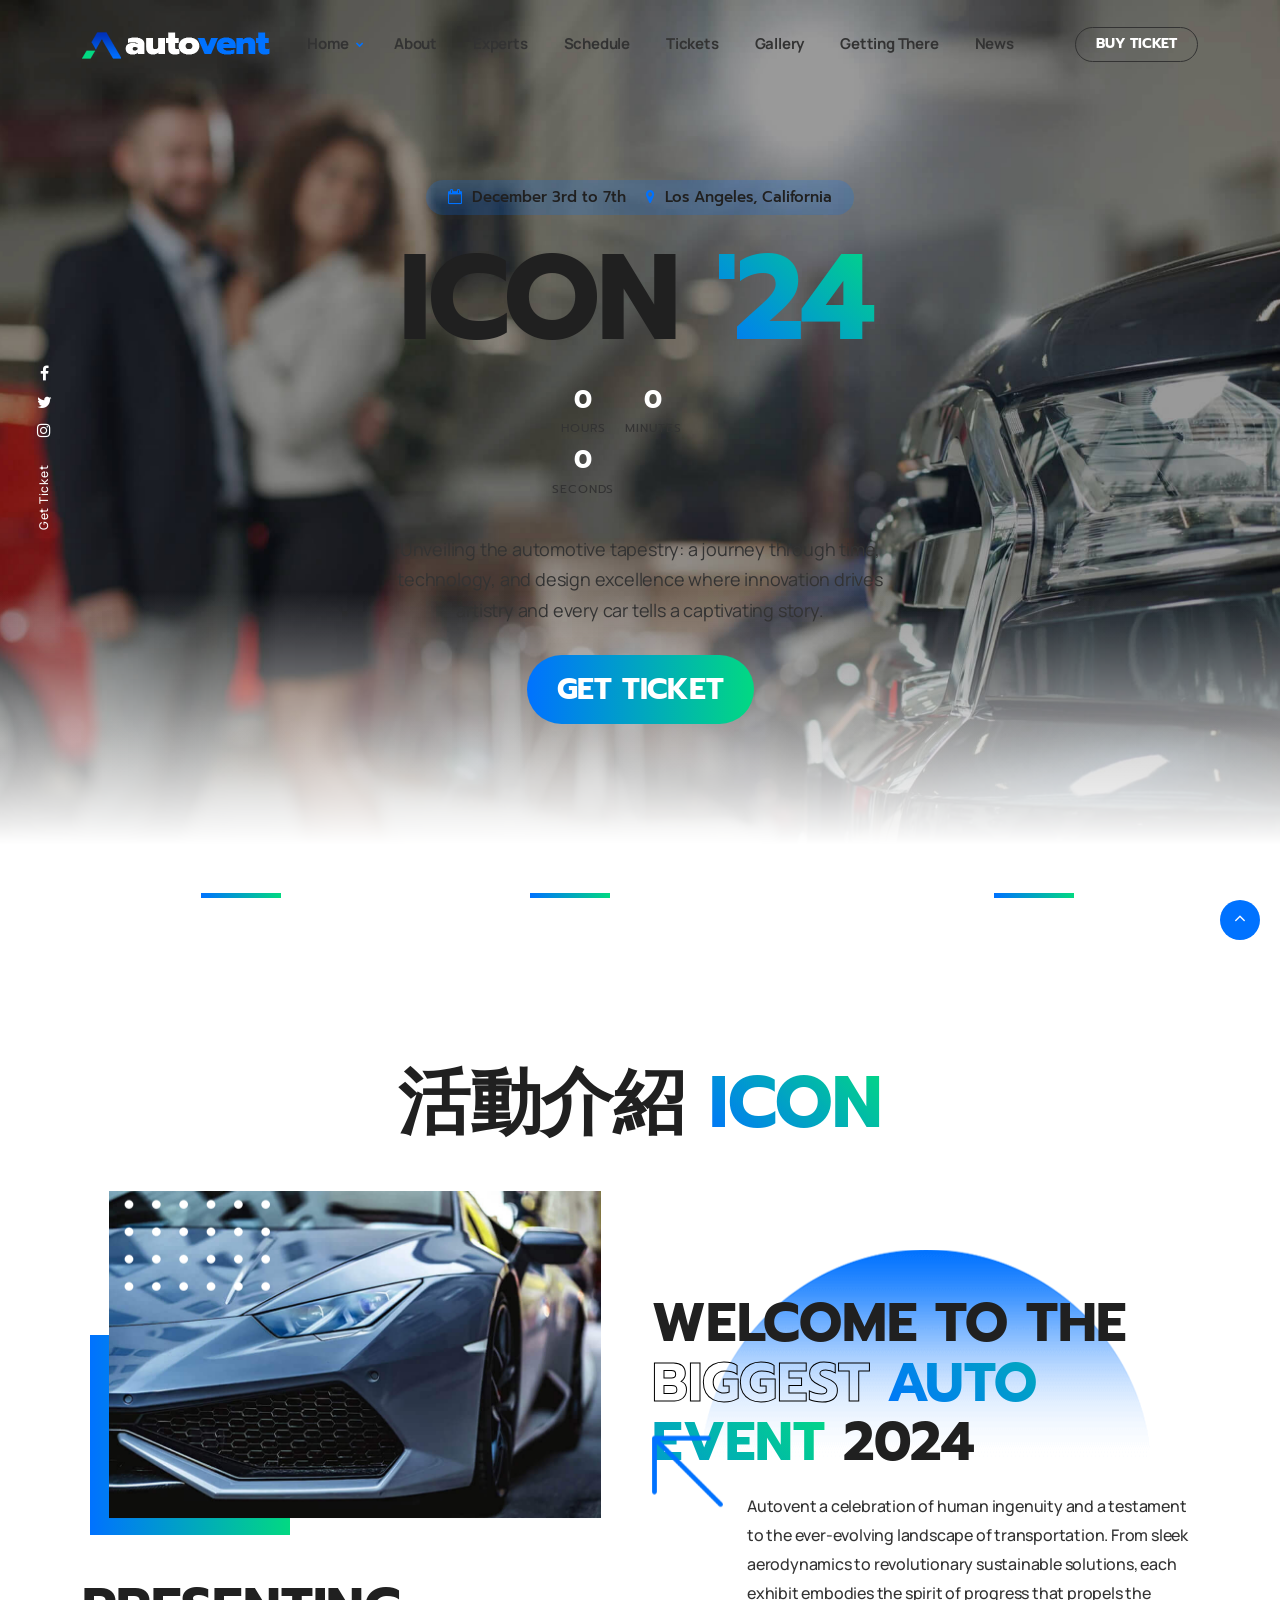
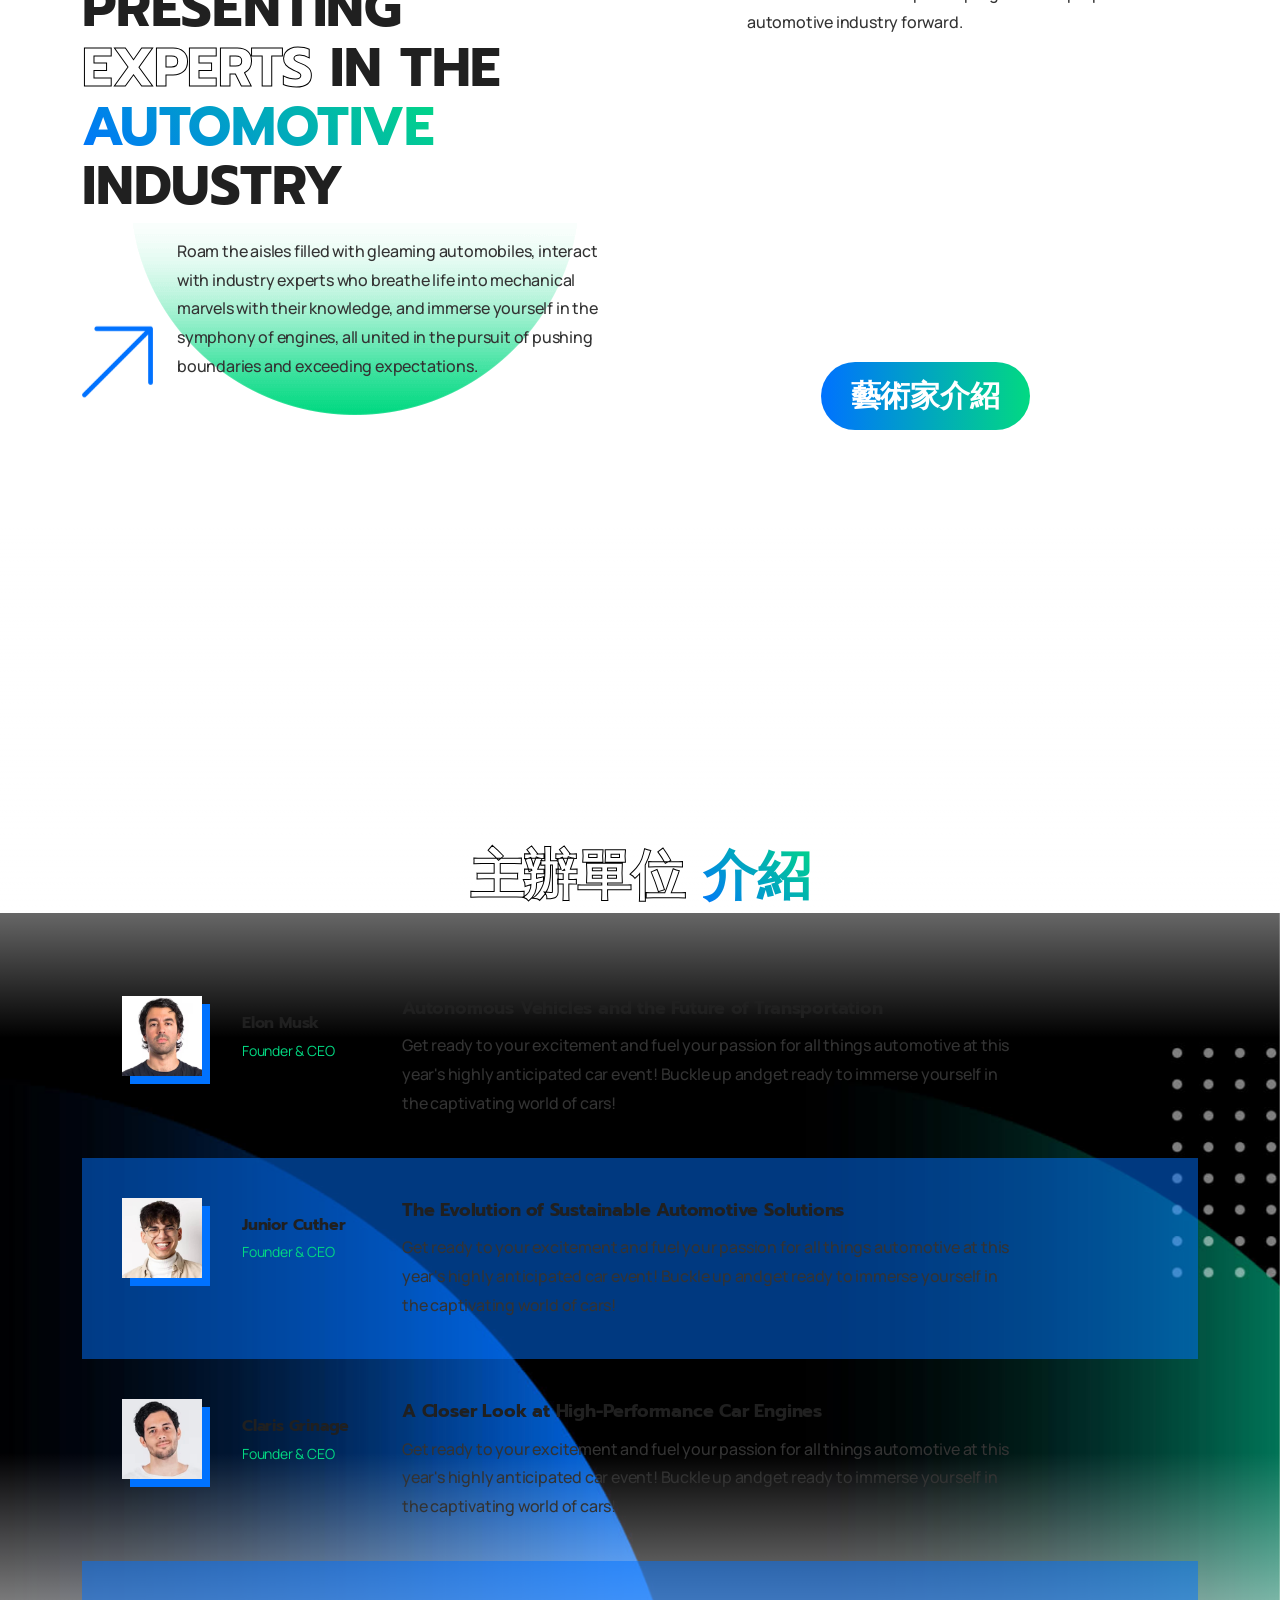
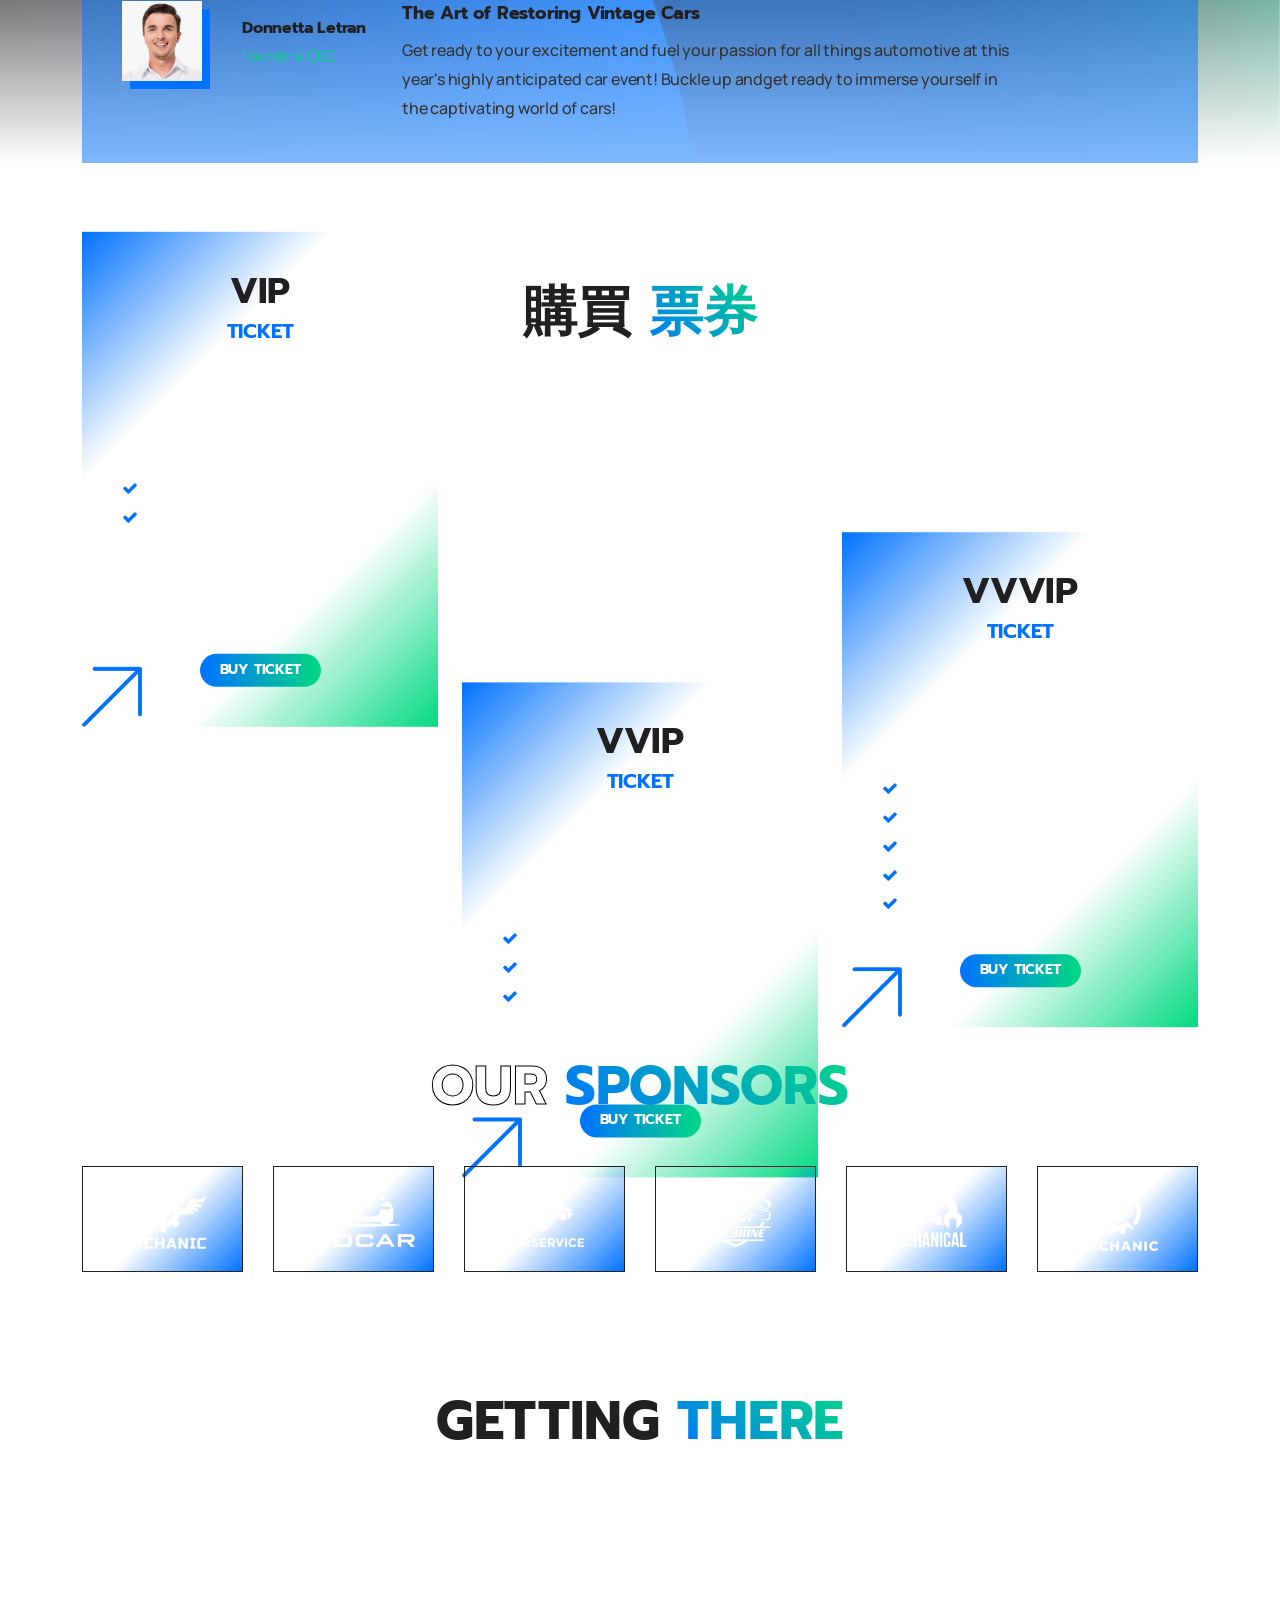
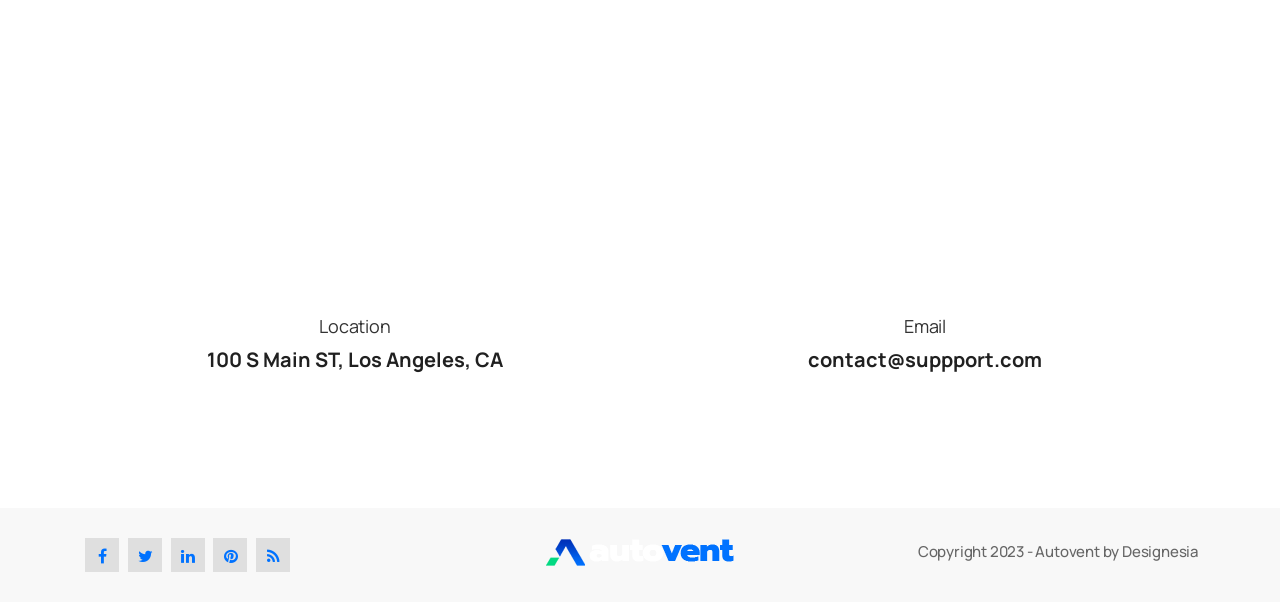
==== commit 3da7e420: "update to white" ====
--- a/index-expo-2.html
+++ b/index-expo-2.html
@@ -20,7 +20,7 @@
     <link id="colors" href="css/colors/blue-teal.css" rel="stylesheet" type="text/css" >
 </head>
 
-<body class="dark-scheme">
+<body class="light-scheme">
     <div id="wrapper">
         <div class="scrollbar"></div>
         <!-- page preloader begin -->
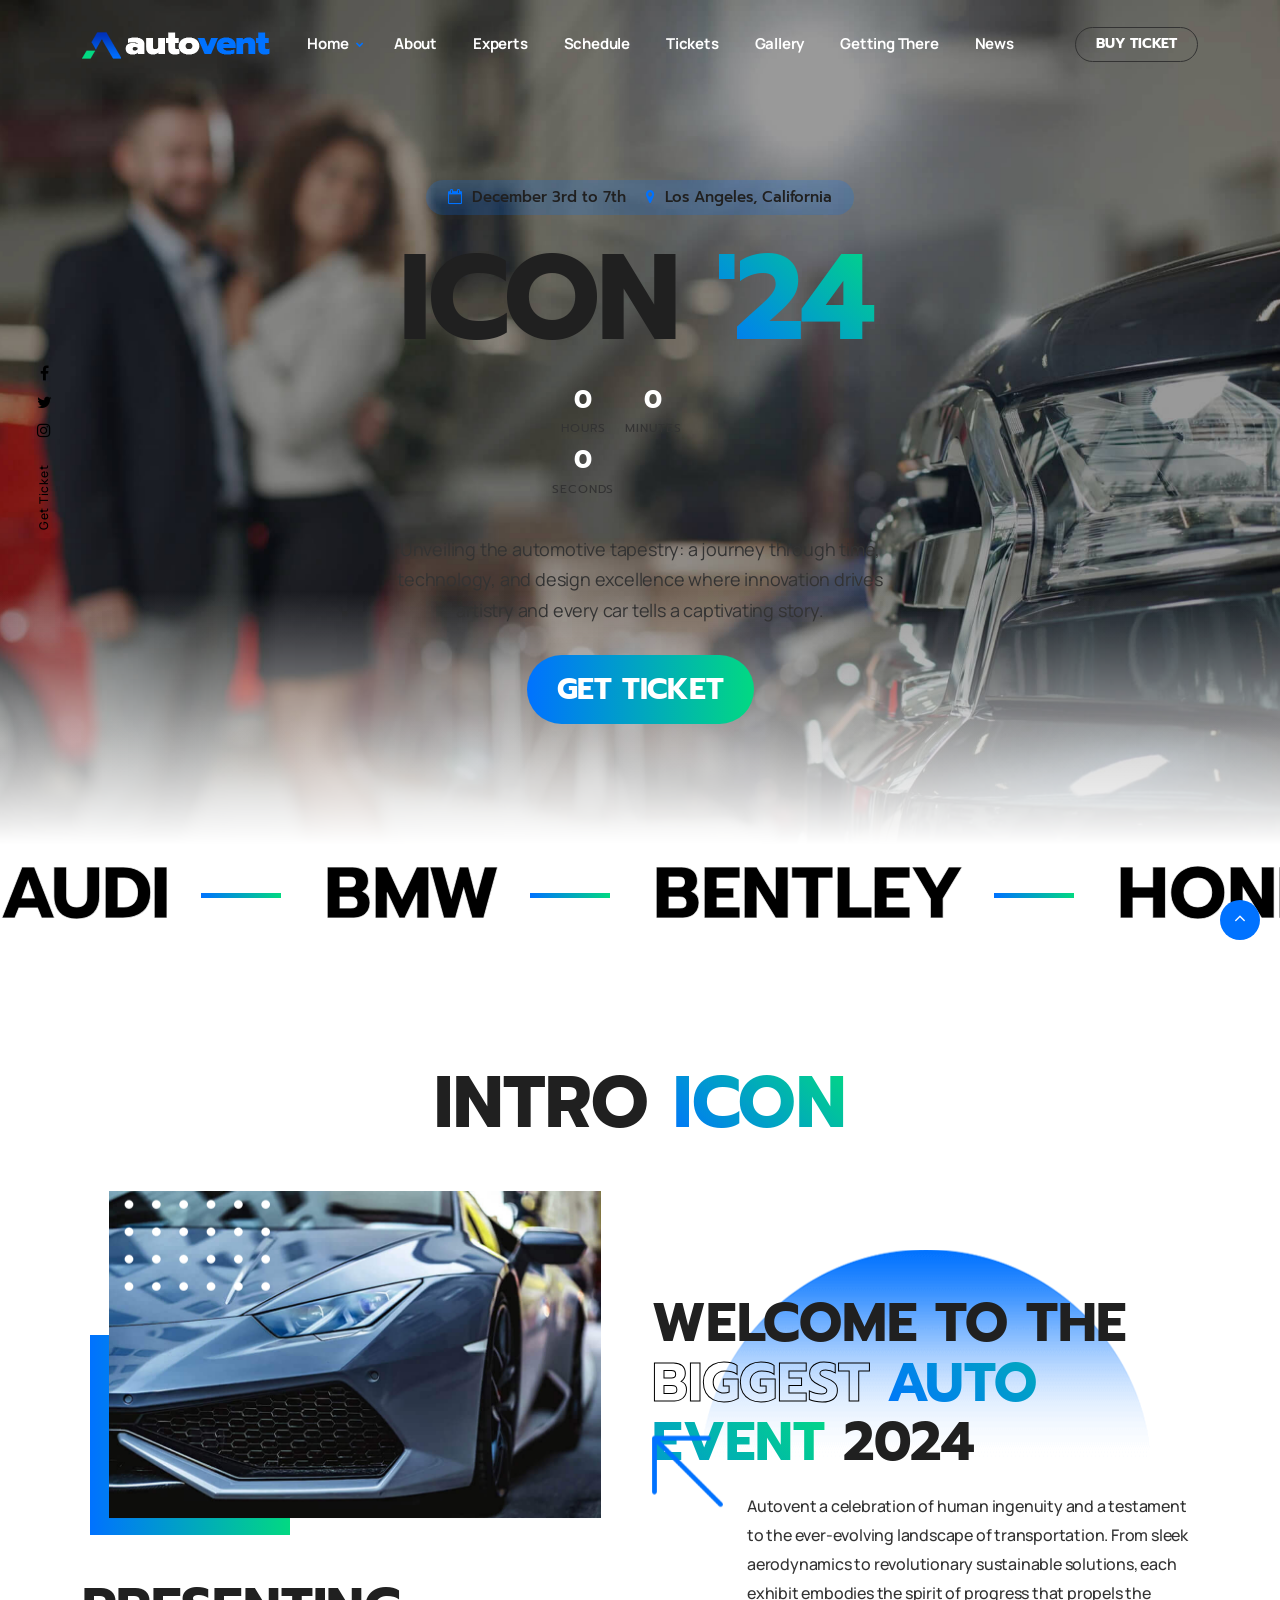
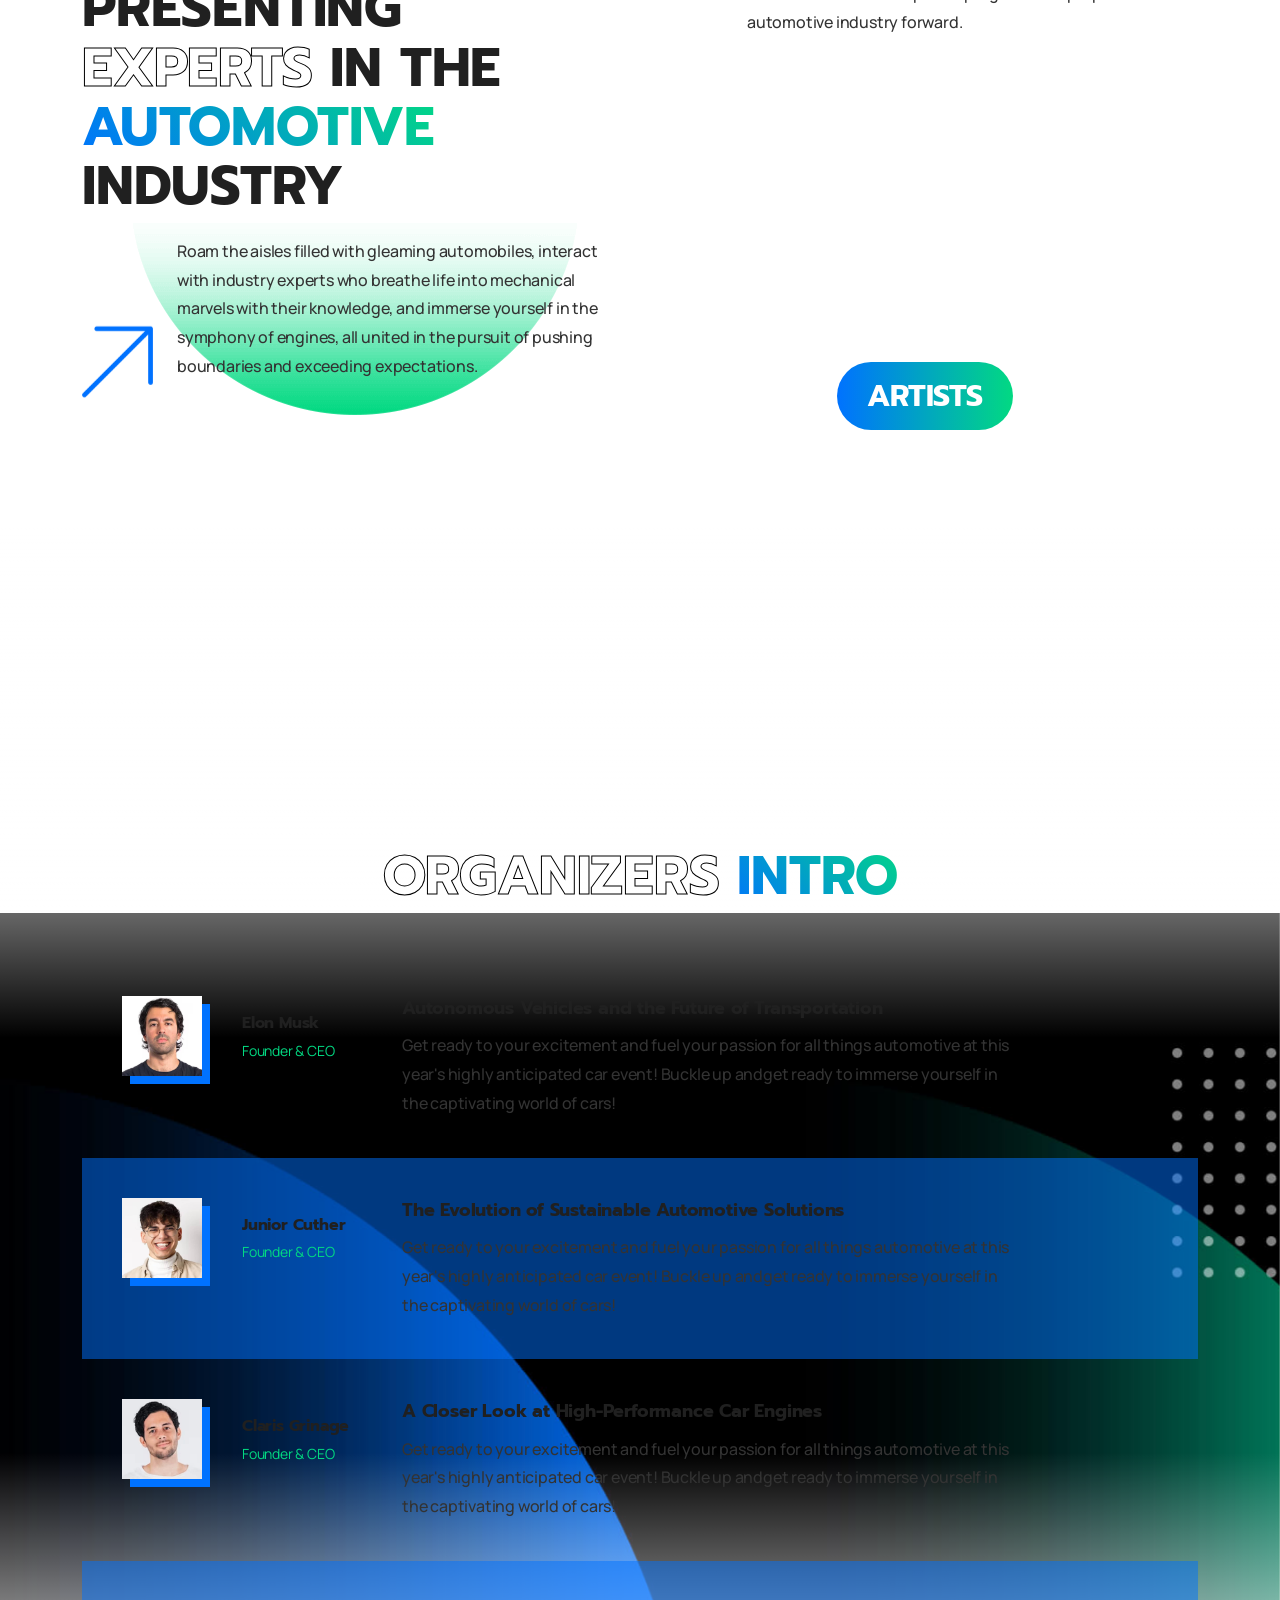
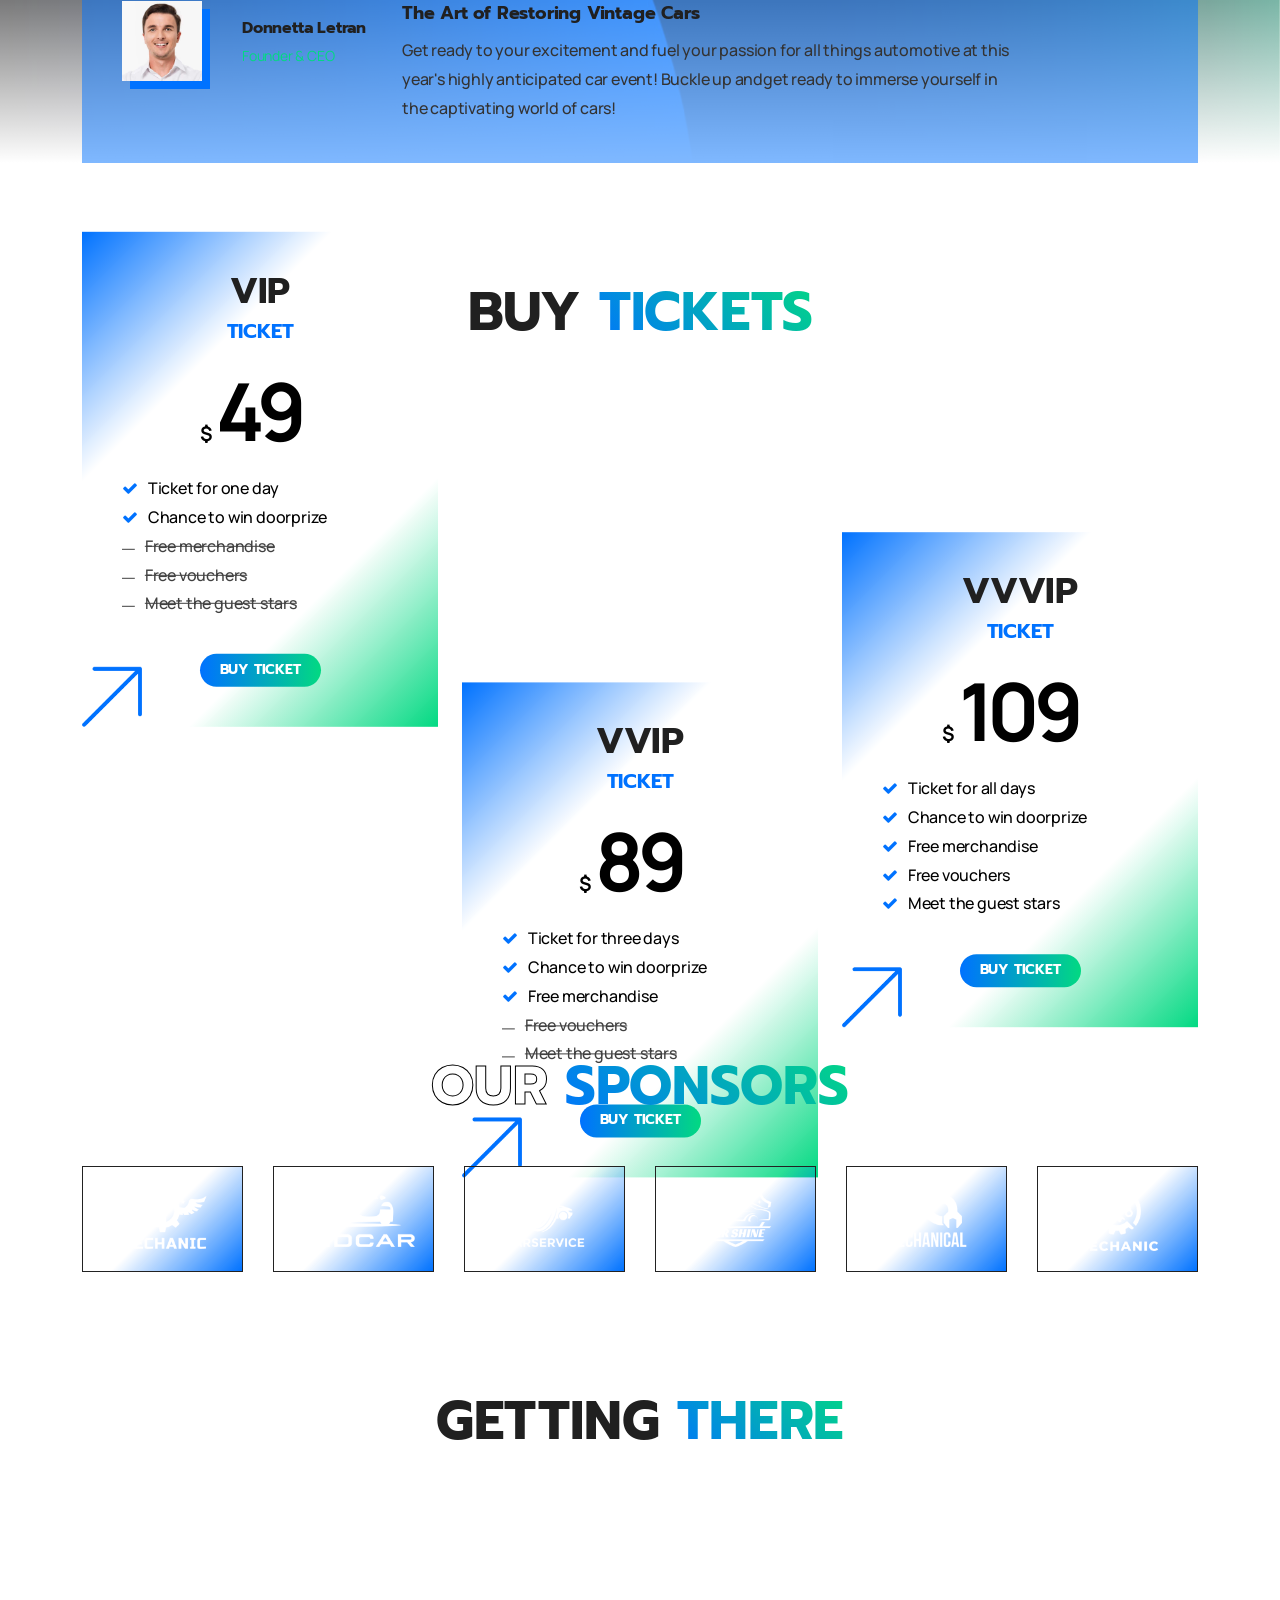
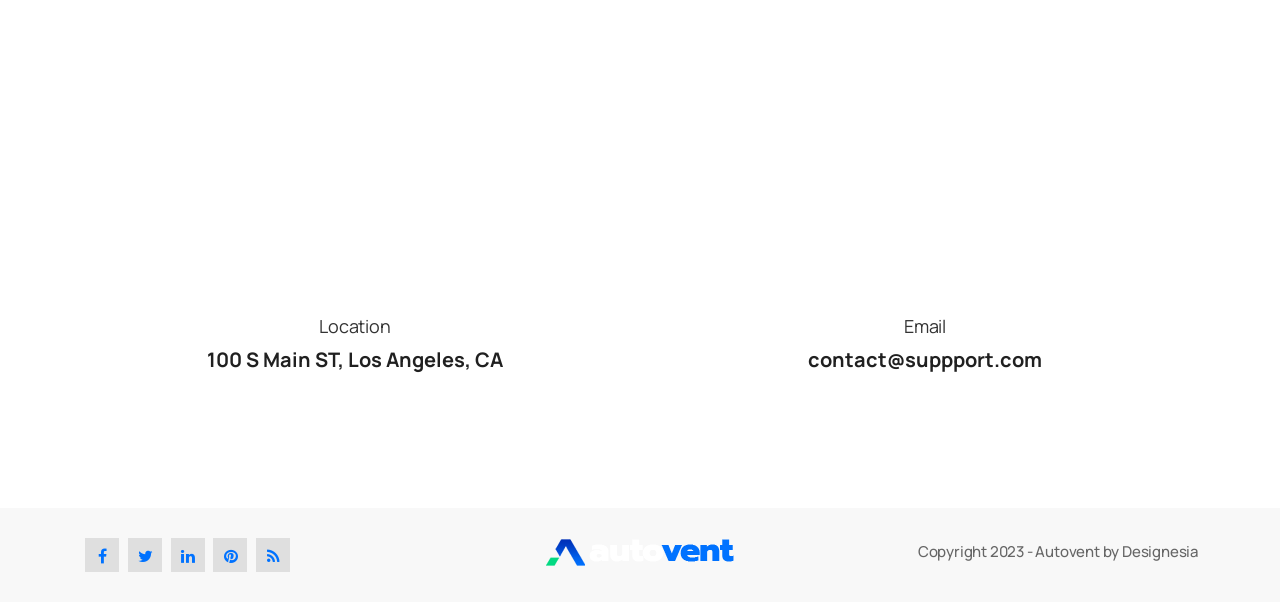
==== commit fa5d920a: "modify" ====
--- a/index-expo-2.html
+++ b/index-expo-2.html
@@ -181,7 +181,7 @@
                 <div class="container">
                     <div class="row">
                         <div class="col-lg-8 offset-lg-2 text-center">
-                            <h1 class="text-uppercase"><span class="wow fadeInUp">活動介紹</span> <span class="text-gradient wow fadeInUp" data-wow-delay="
+                            <h1 class="text-uppercase"><span class="wow fadeInUp">Intro</span> <span class="text-gradient wow fadeInUp" data-wow-delay="
                                 .3s">ICON</span></h1>
                         </div>
                     </div>
@@ -318,7 +318,7 @@
                         </div> -->
                         <div class="col-lg-6">
                           <div class="text-center">
-                              <a href="#" class="btn-main wow fadeInUp big wow">藝術家介紹</a>
+                              <a href="#" class="btn-main wow fadeInUp big wow">Artists</a>
                           </div>
                       </div>
                     </div>
@@ -333,7 +333,7 @@
                 <div class="container position-relative z1000">
                     <div class="row">
                         <div class="col-md-6 offset-md-3 text-center wow fadeInUp">
-                            <h2 class="text-uppercase wow fadeInUp"><span class="text-line">主辦單位</span> <span class="text-gradient">介紹</span></h2>
+                            <h2 class="text-uppercase wow fadeInUp"><span class="text-line">Organizers</span> <span class="text-gradient">Intro</span></h2>
                             <div class="spacer-single"></div>
                         </div>
 
@@ -767,7 +767,7 @@
                 <div class="container">
                     <div class="row">
                         <div class="col-lg-12 text-center">
-                            <h2 class="text-uppercase wow fadeInUp">購買 <span class="text-gradient">票券</span></h2>
+                            <h2 class="text-uppercase wow fadeInUp">Buy <span class="text-gradient">Tickets</span></h2>
                             <div class="spacer-20"></div>
                         </div>
 
--- a/css/style.css
+++ b/css/style.css
@@ -18874,4 +18874,28 @@
 .light-scheme .text-line{
   color: transparent !important;
  -webkit-text-stroke: 1px #000;
+}
+
+.light-scheme .de-gradient-edge-top {
+  background: linear-gradient(180deg, rgba(255, 255, 255, 1) 0%, rgba(255, 255, 255, 0) 100%);
+}
+
+.light-scheme .de-pricing-s1 .d-price {
+  color: #000;
+}
+
+.light-scheme .de-pricing-s1 .d-list li {
+  color: #000;
+}
+
+.light-scheme .de-pricing-s1 .d-list li.no {
+  color: #000;
+}
+
+.light-scheme .d-item-txt {
+  color: #000;
+}
+
+.light-scheme .float-text a {
+  color: #000;
 }
--- a/css/coloring.css
+++ b/css/coloring.css
@@ -639,7 +639,7 @@
 
 /* 導航和選單 */
 .light-scheme #mainmenu a {
-    color: #333333;
+    color: #fff;
 }
 
 .light-scheme #mainmenu li ul {
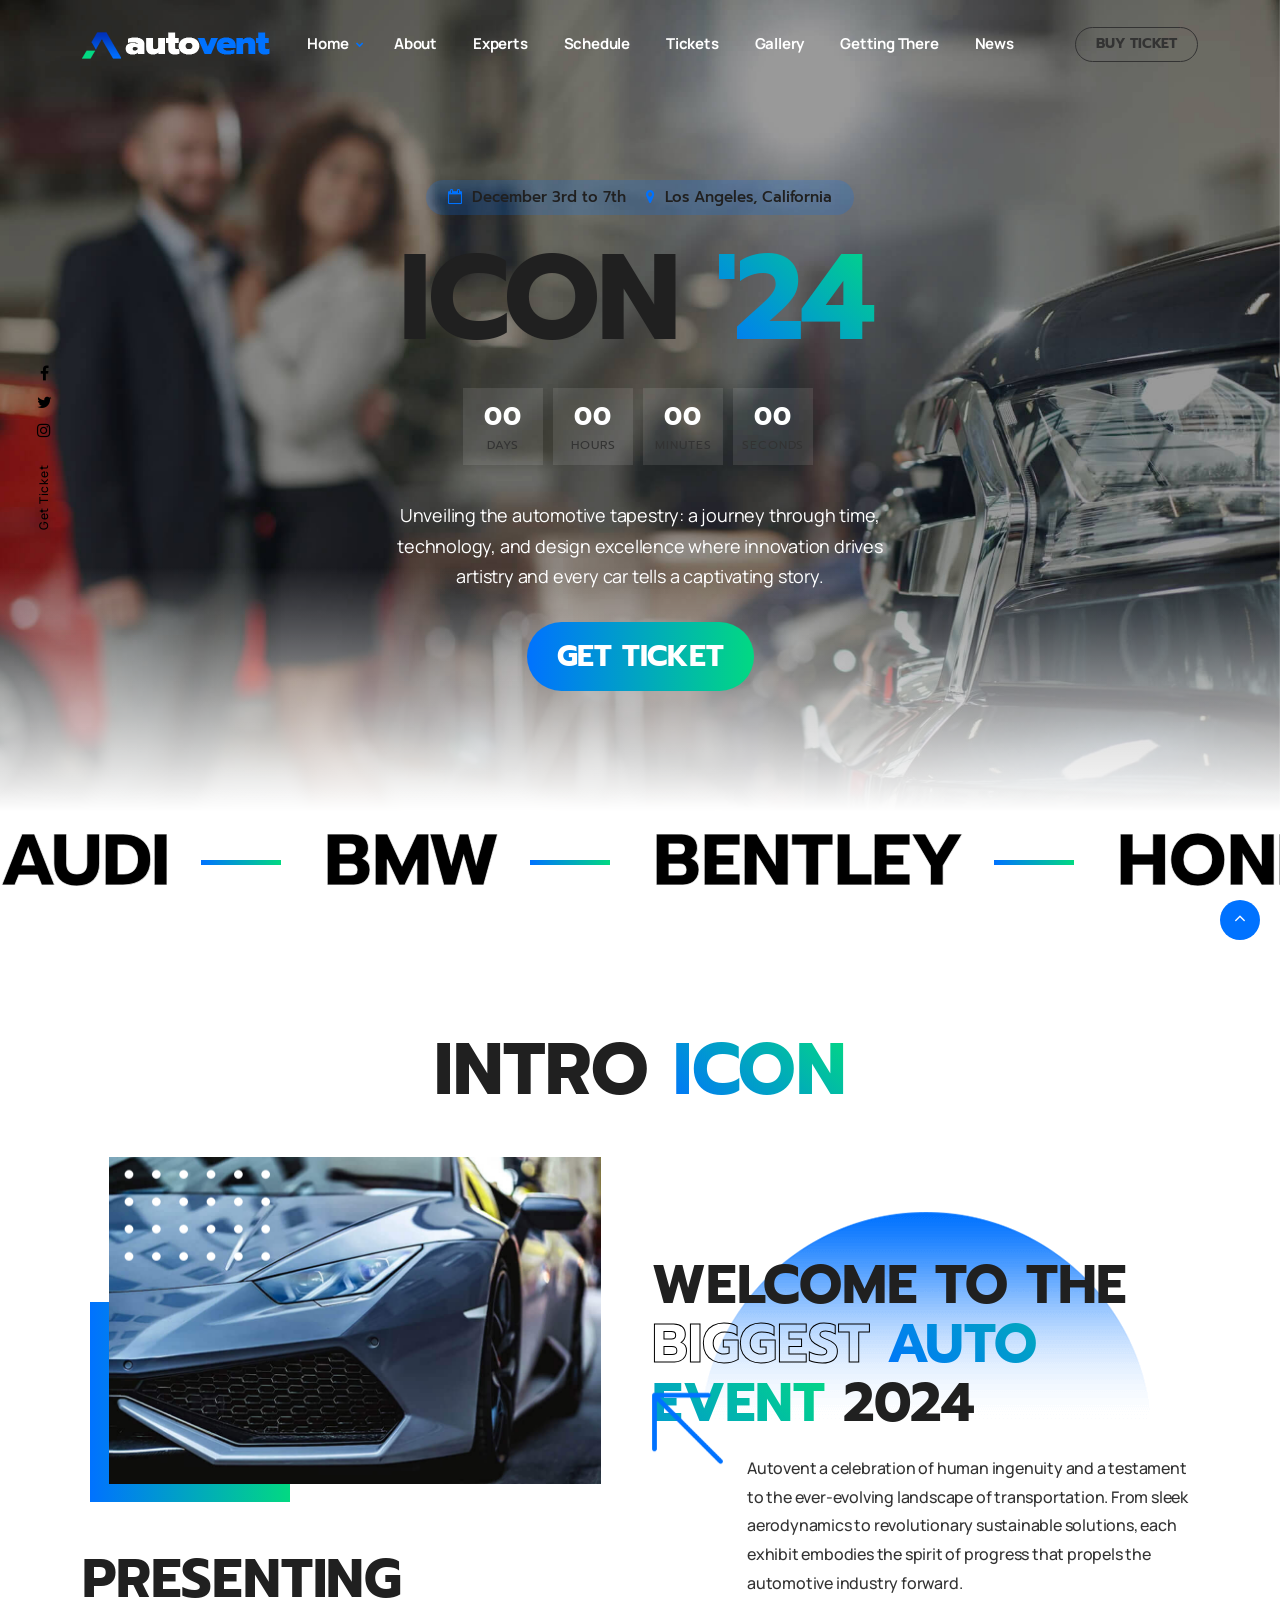
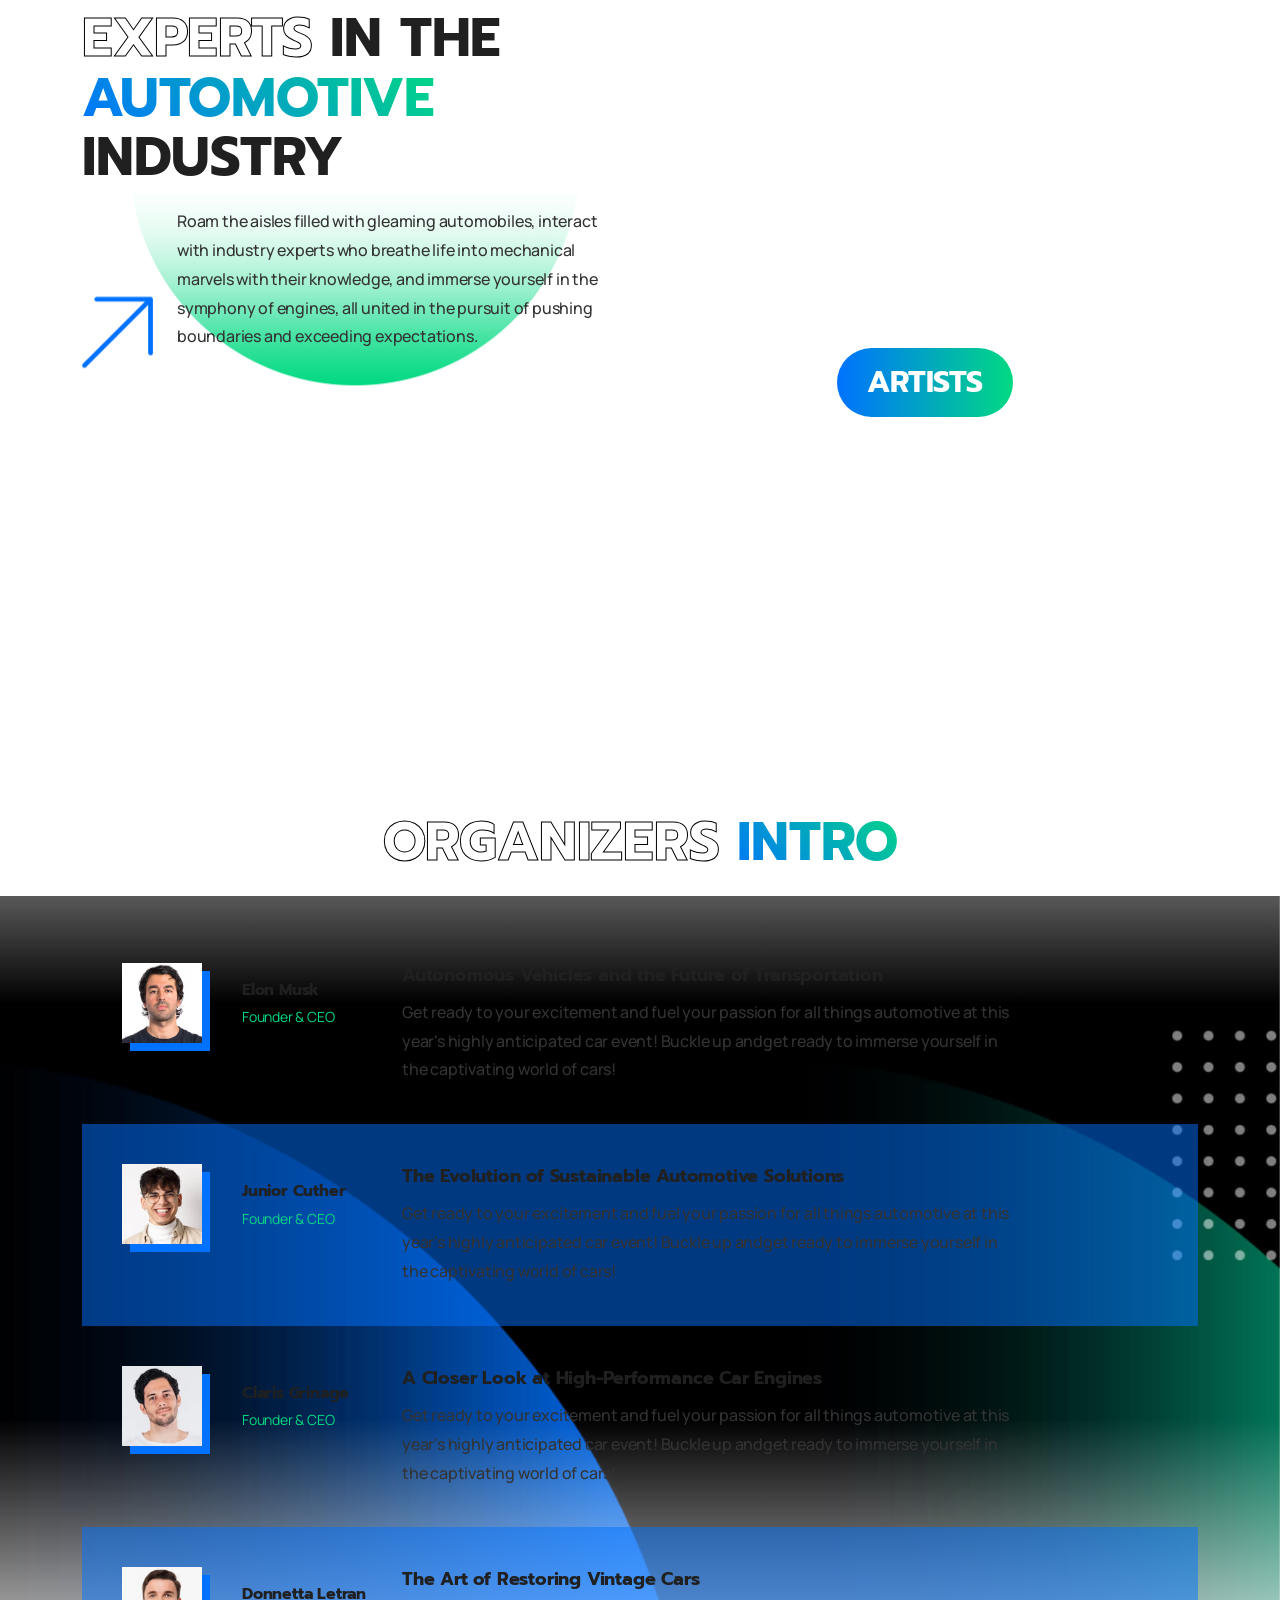
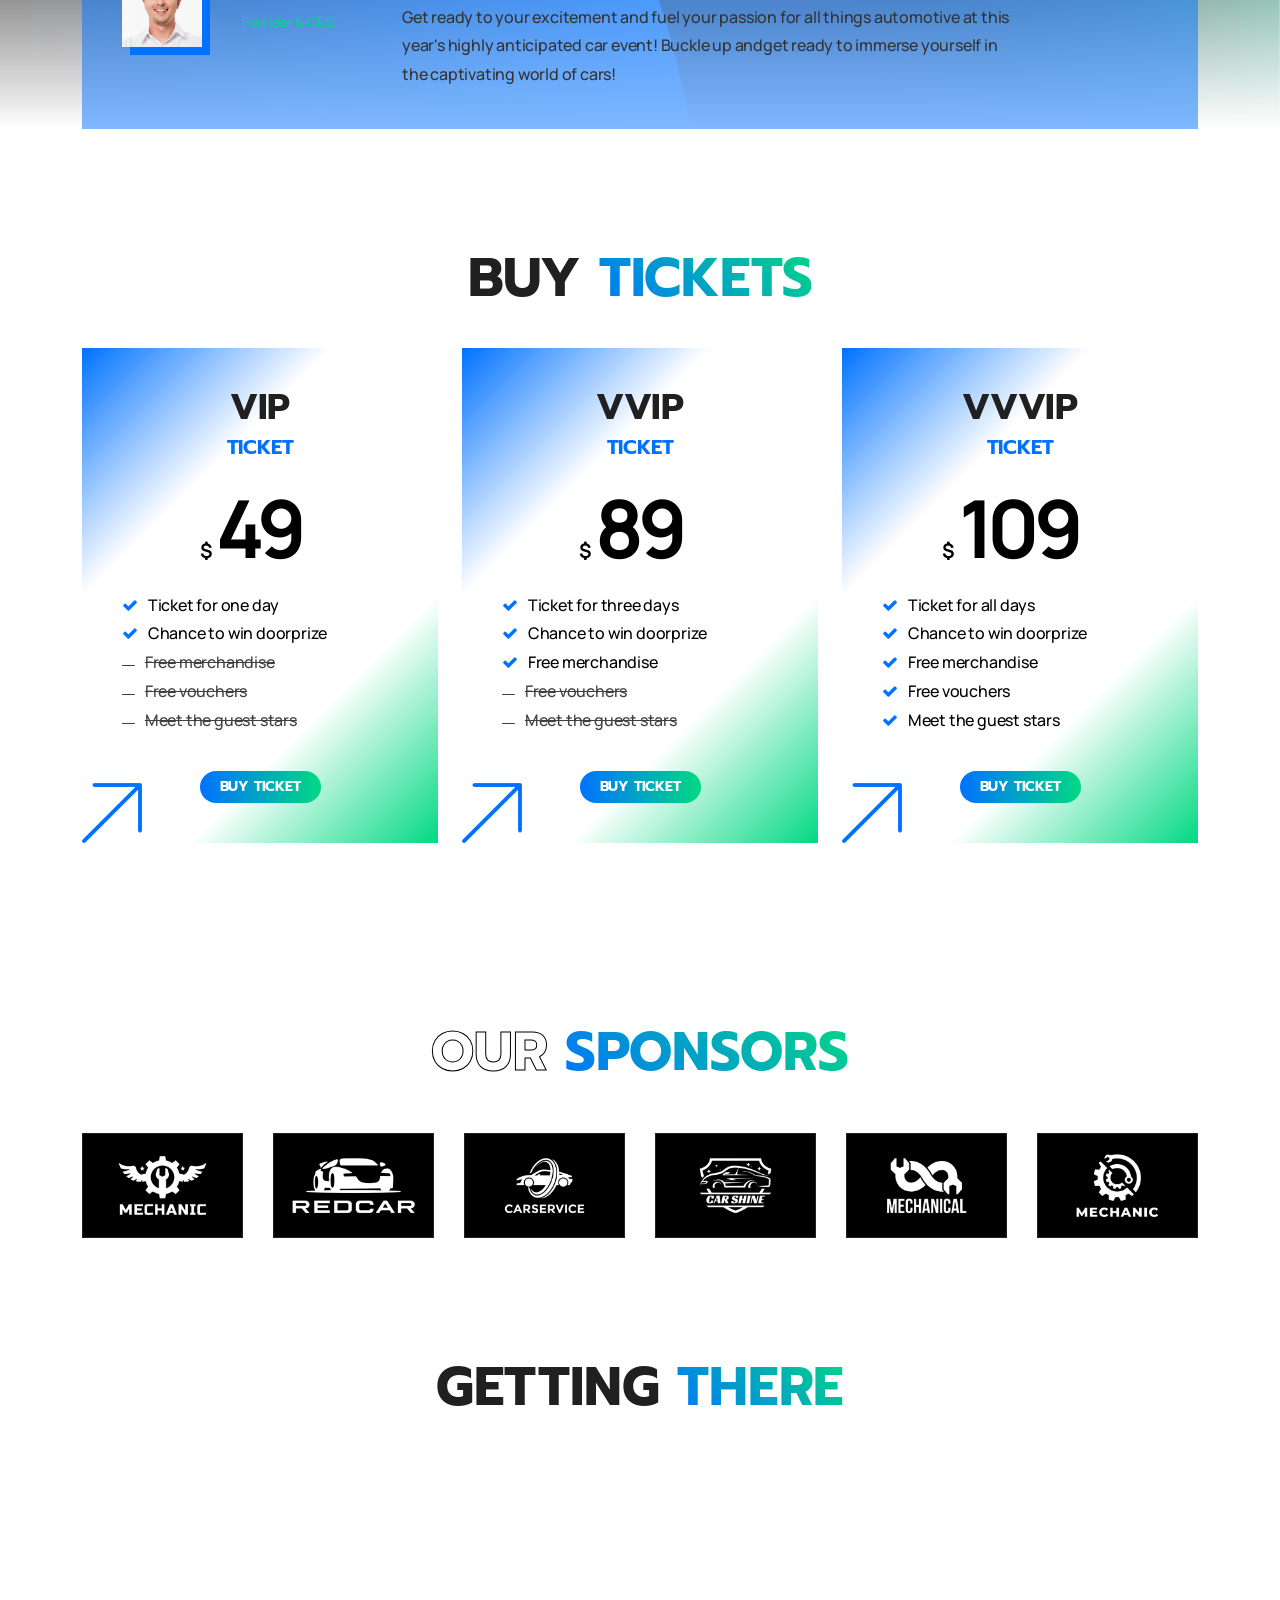
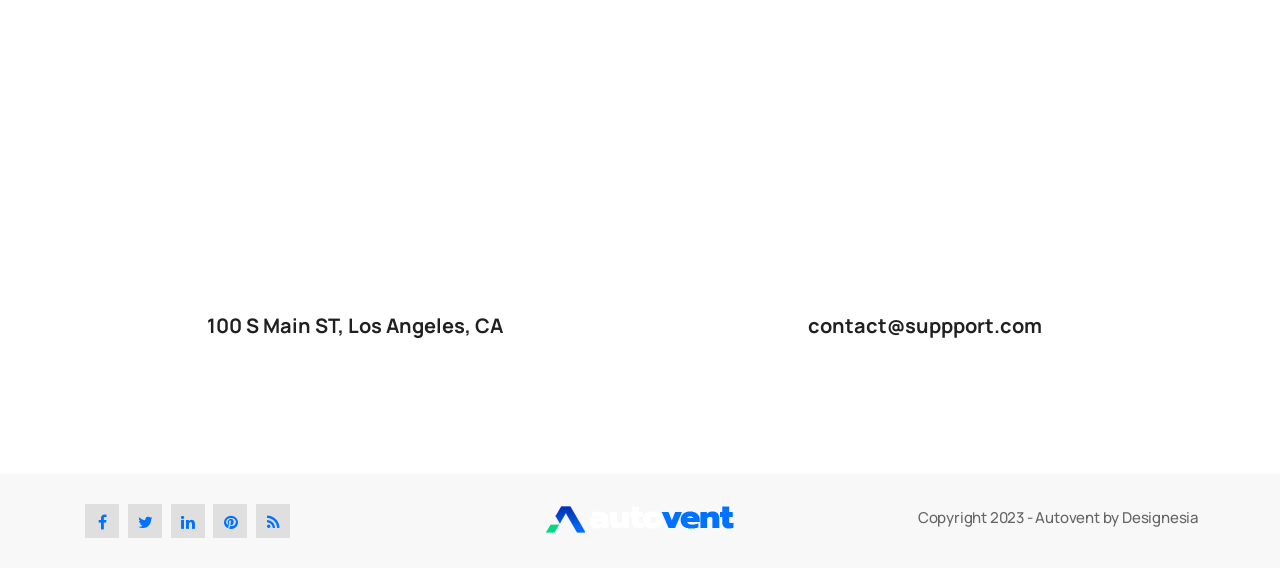
==== commit 8fd81031: "modify" ====
--- a/index-expo-2.html
+++ b/index-expo-2.html
@@ -317,8 +317,8 @@
                             </div>
                         </div> -->
                         <div class="col-lg-6">
-                          <div class="text-center">
-                              <a href="#" class="btn-main wow fadeInUp big wow">Artists</a>
+                          <div class="text-center" style="margin-top: 40px;">
+                              <a href="#" class="btn-main wow fadeInUp big">Artists</a>
                           </div>
                       </div>
                     </div>
@@ -771,7 +771,7 @@
                             <div class="spacer-20"></div>
                         </div>
 
-                        <div class="col-lg-4" data-jarallax-element="20">
+                        <div class="col-lg-4">
                             <div class="de-pricing-s1">
                                 <div class="d-content">
                                     <h3>VIP<span>Ticket</span></h3>
@@ -796,7 +796,7 @@
                             </div>
                         </div>
 
-                        <div class="col-lg-4" data-jarallax-element="-40">
+                        <div class="col-lg-4">
                             <div class="de-pricing-s1">
                                 <div class="d-content">
                                     <h3>VVIP<span>Ticket</span></h3>
@@ -821,7 +821,7 @@
                             </div>
                         </div>
 
-                        <div class="col-lg-4" data-jarallax-element="-20">
+                        <div class="col-lg-4">
                             <div class="de-pricing-s1">
                                 <div class="d-content">
                                     <h3>VVVIP<span>Ticket</span></h3>
--- a/css/style.css
+++ b/css/style.css
@@ -18898,4 +18898,17 @@
 
 .light-scheme .float-text a {
   color: #000;
-}+}
+
+.light-scheme .menu_side_area a.btn-line {
+  color: #333333;
+  border: solid 1px #333333;
+}
+
+.light-scheme .lead {
+  color: #fff;
+}
+
+.light-scheme .img-deco-1 {
+  background: #000;
+}
--- a/css/coloring.css
+++ b/css/coloring.css
@@ -678,11 +678,6 @@
     color: #ffffff;
 }
 
-.light-scheme .btn-line {
-    color: #333333;
-    border: solid 1px #333333;
-}
-
 /* 表格 */
 .light-scheme table {
     background: #ffffff;
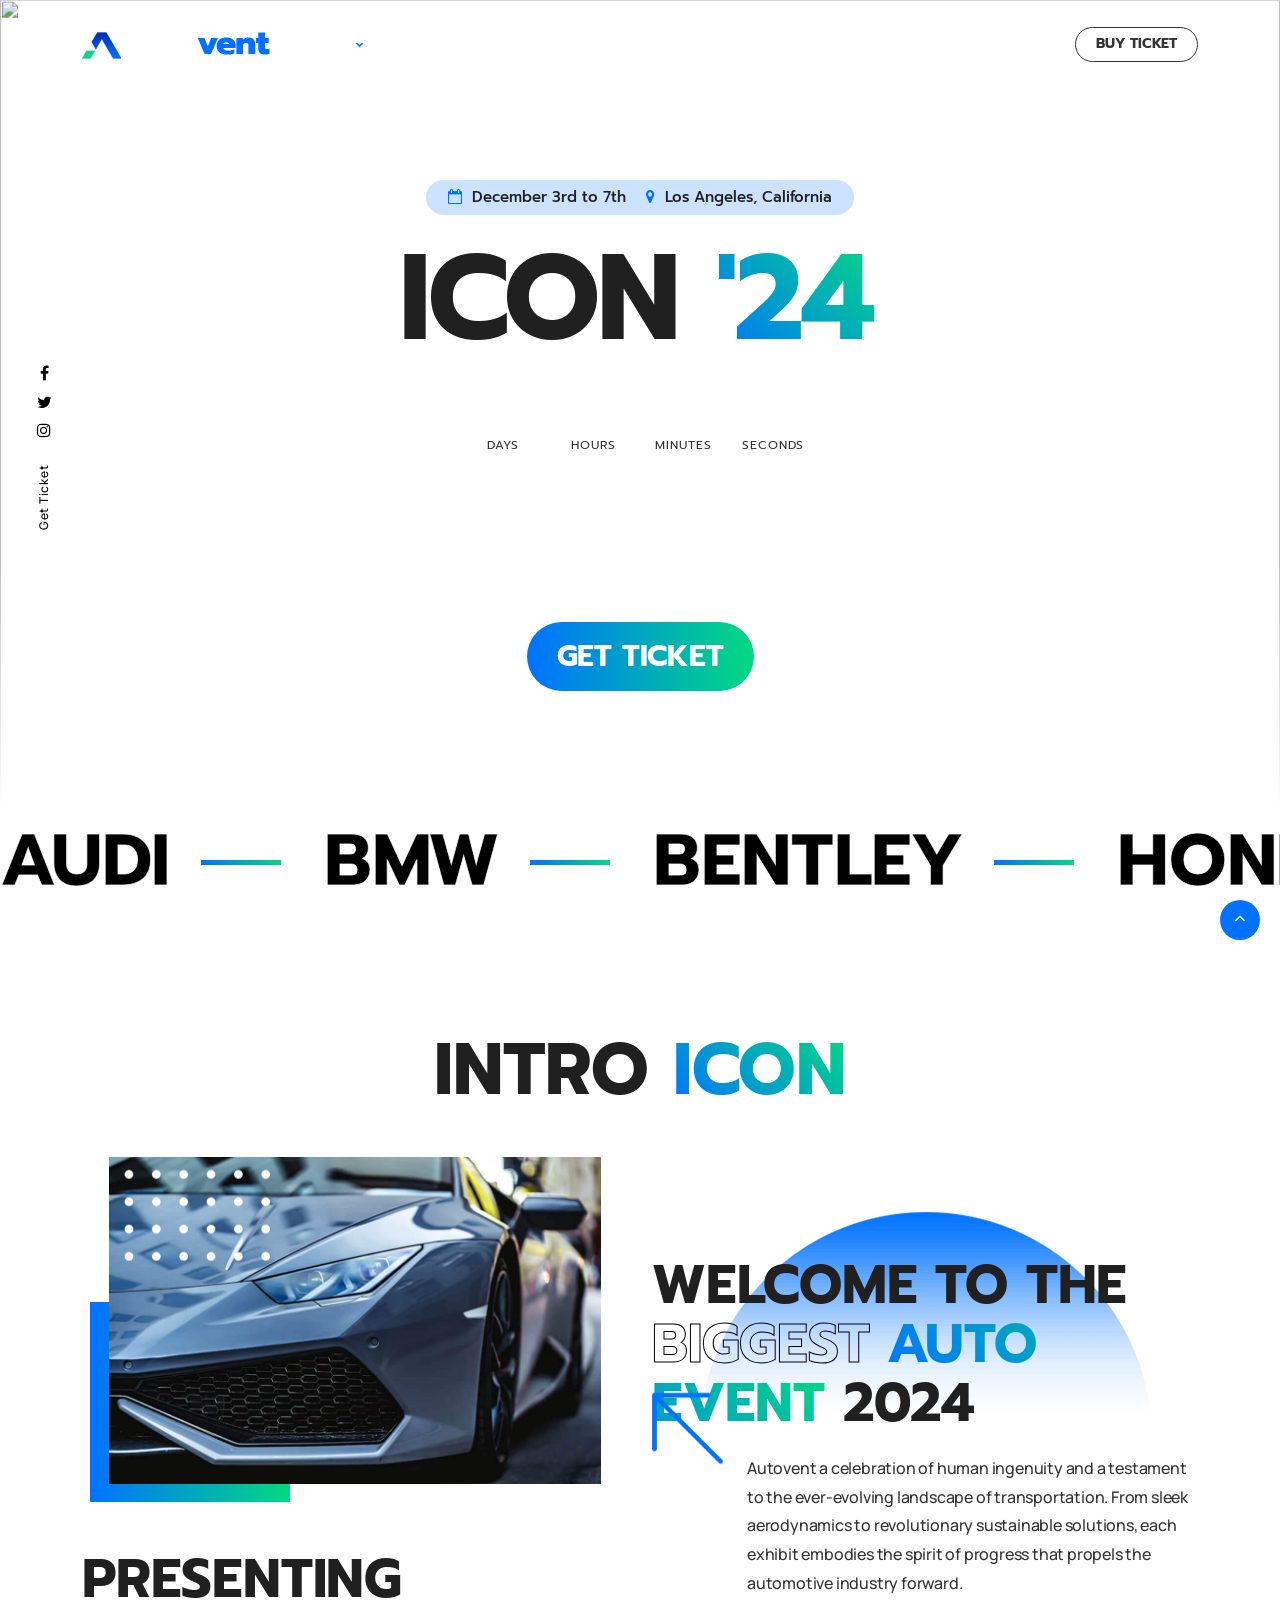
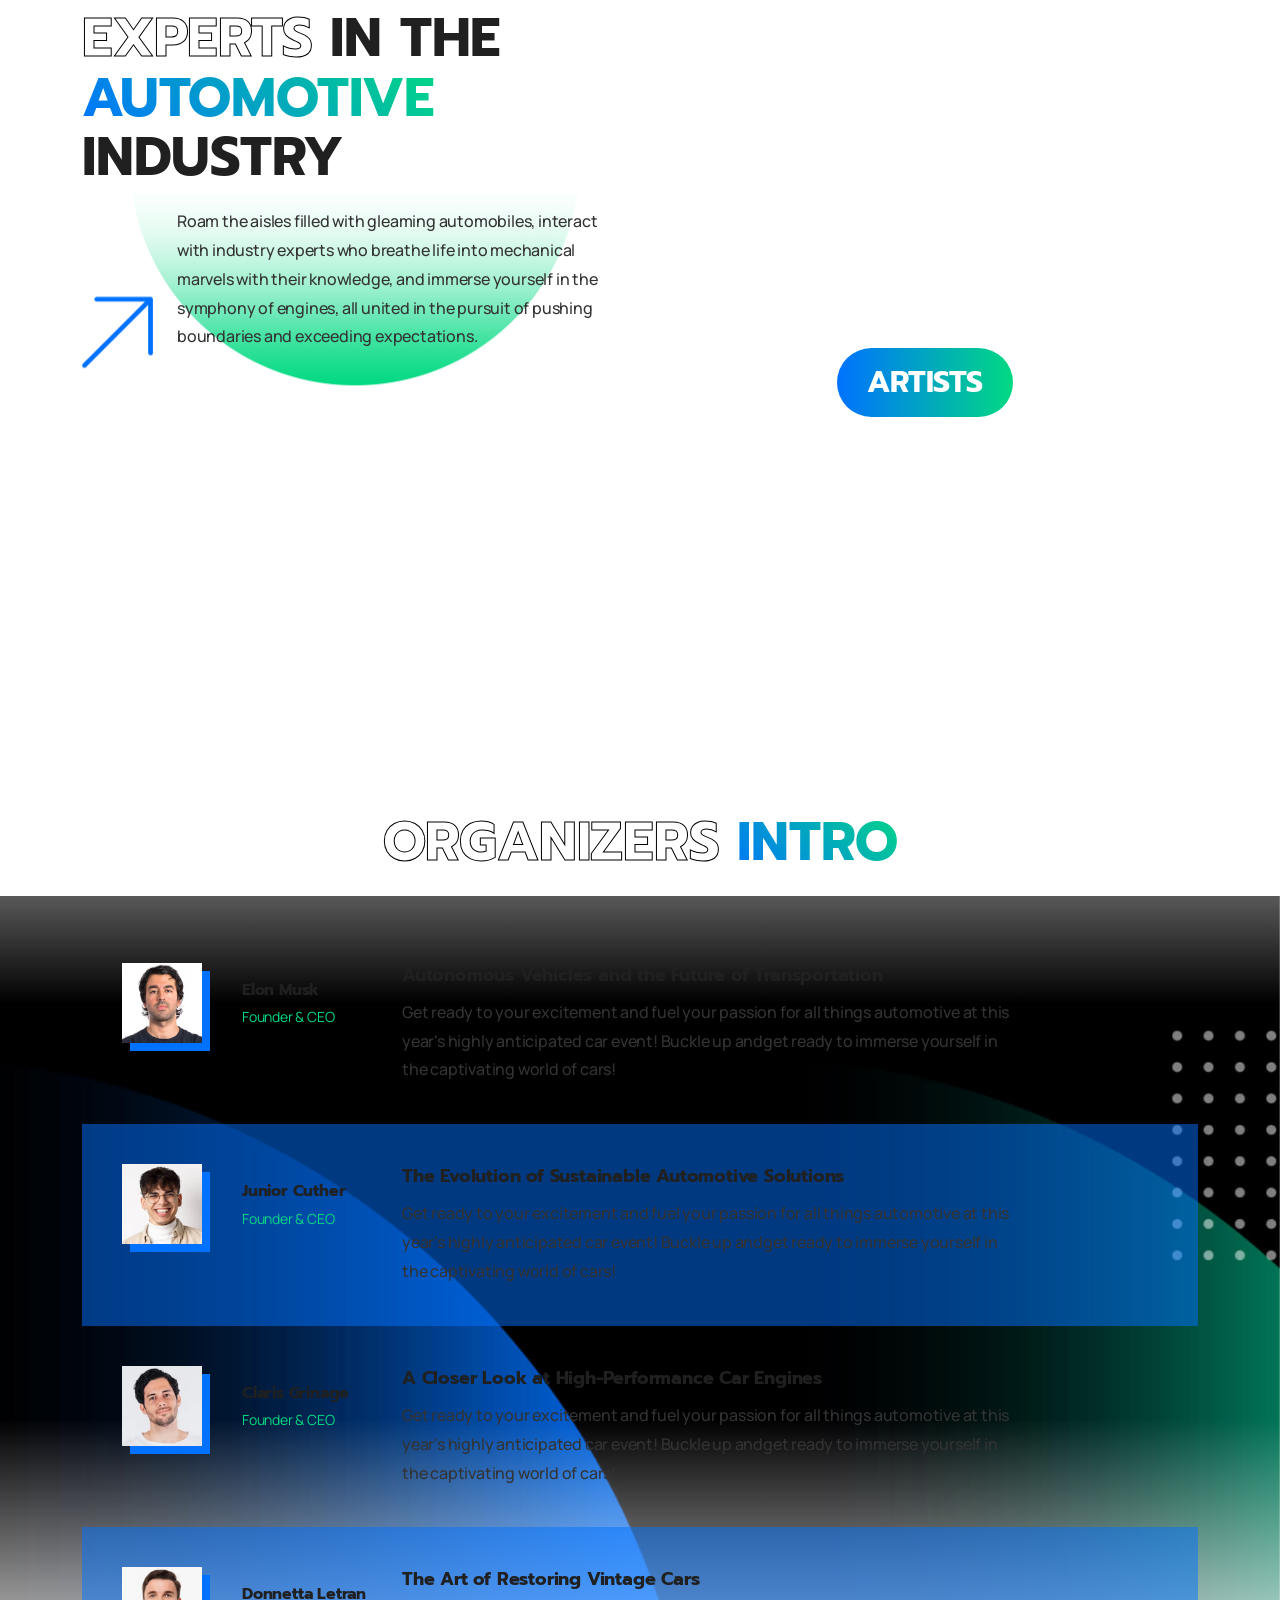
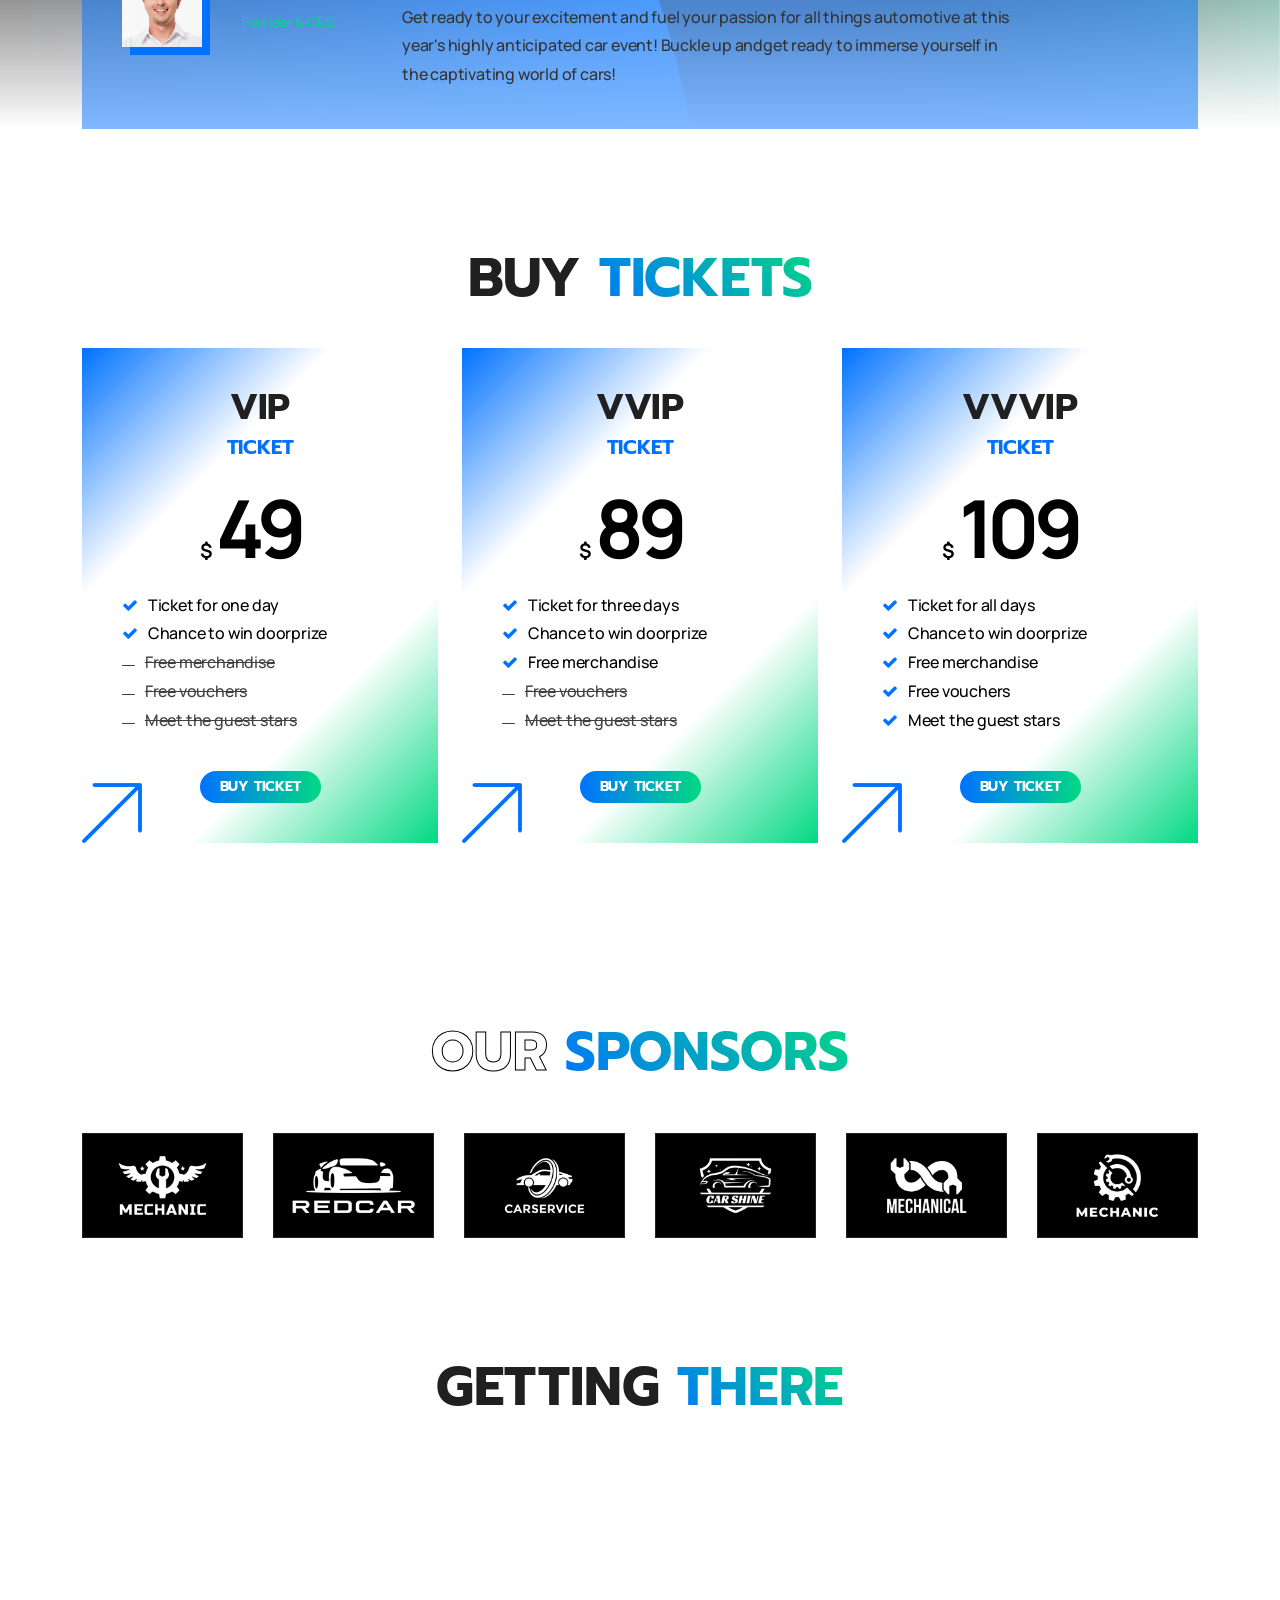
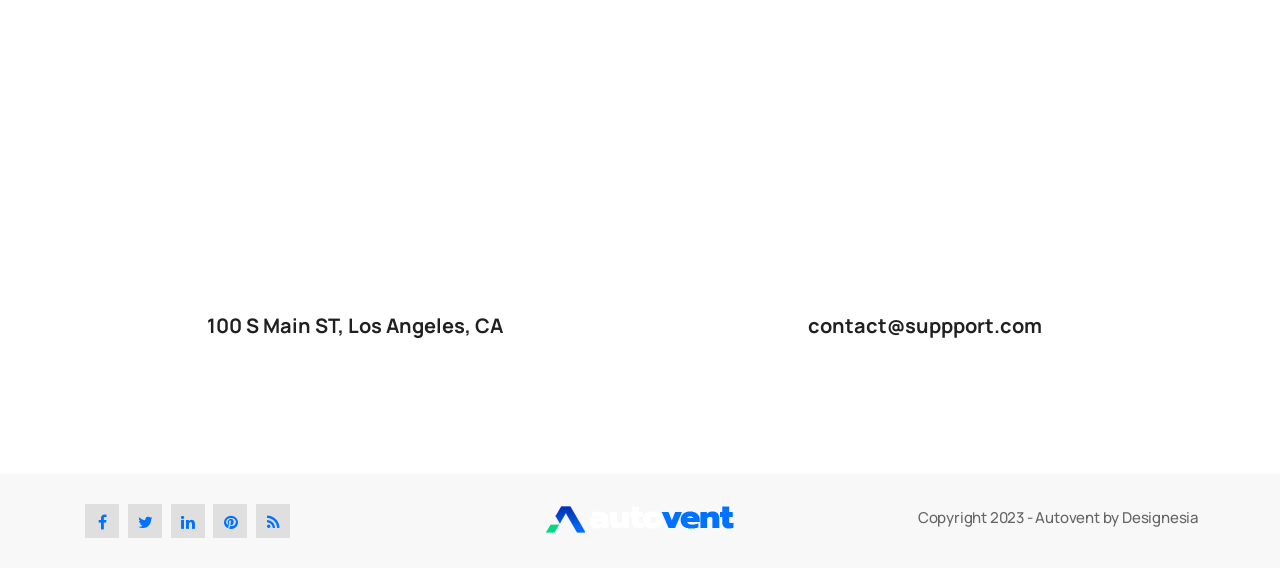
==== commit a5a19405: "update" ====
--- a/index-expo-2.html
+++ b/index-expo-2.html
@@ -92,7 +92,7 @@
 
             <div id="top"></div>
             <section id="section-hero" class="jarallax">
-                <img src="images/background/3.jpg" class="jarallax-img" alt="">
+                <img src="https://images.unsplash.com/photo-1561617928-1a36d1860d55?q=80&w=2070&auto=format&fit=crop&ixlib=rb-4.0.3&ixid=M3wxMjA3fDB8MHxwaG90by1wYWdlfHx8fGVufDB8fHx8fA%3D%3D" class="jarallax-img" alt="">
                 <div class="container position-relative z1000 wow fadeInDown">
                     <div class="row align-items-center position-relative">
                         <div class="spacer-double d-lg-none d-sm-block"></div>
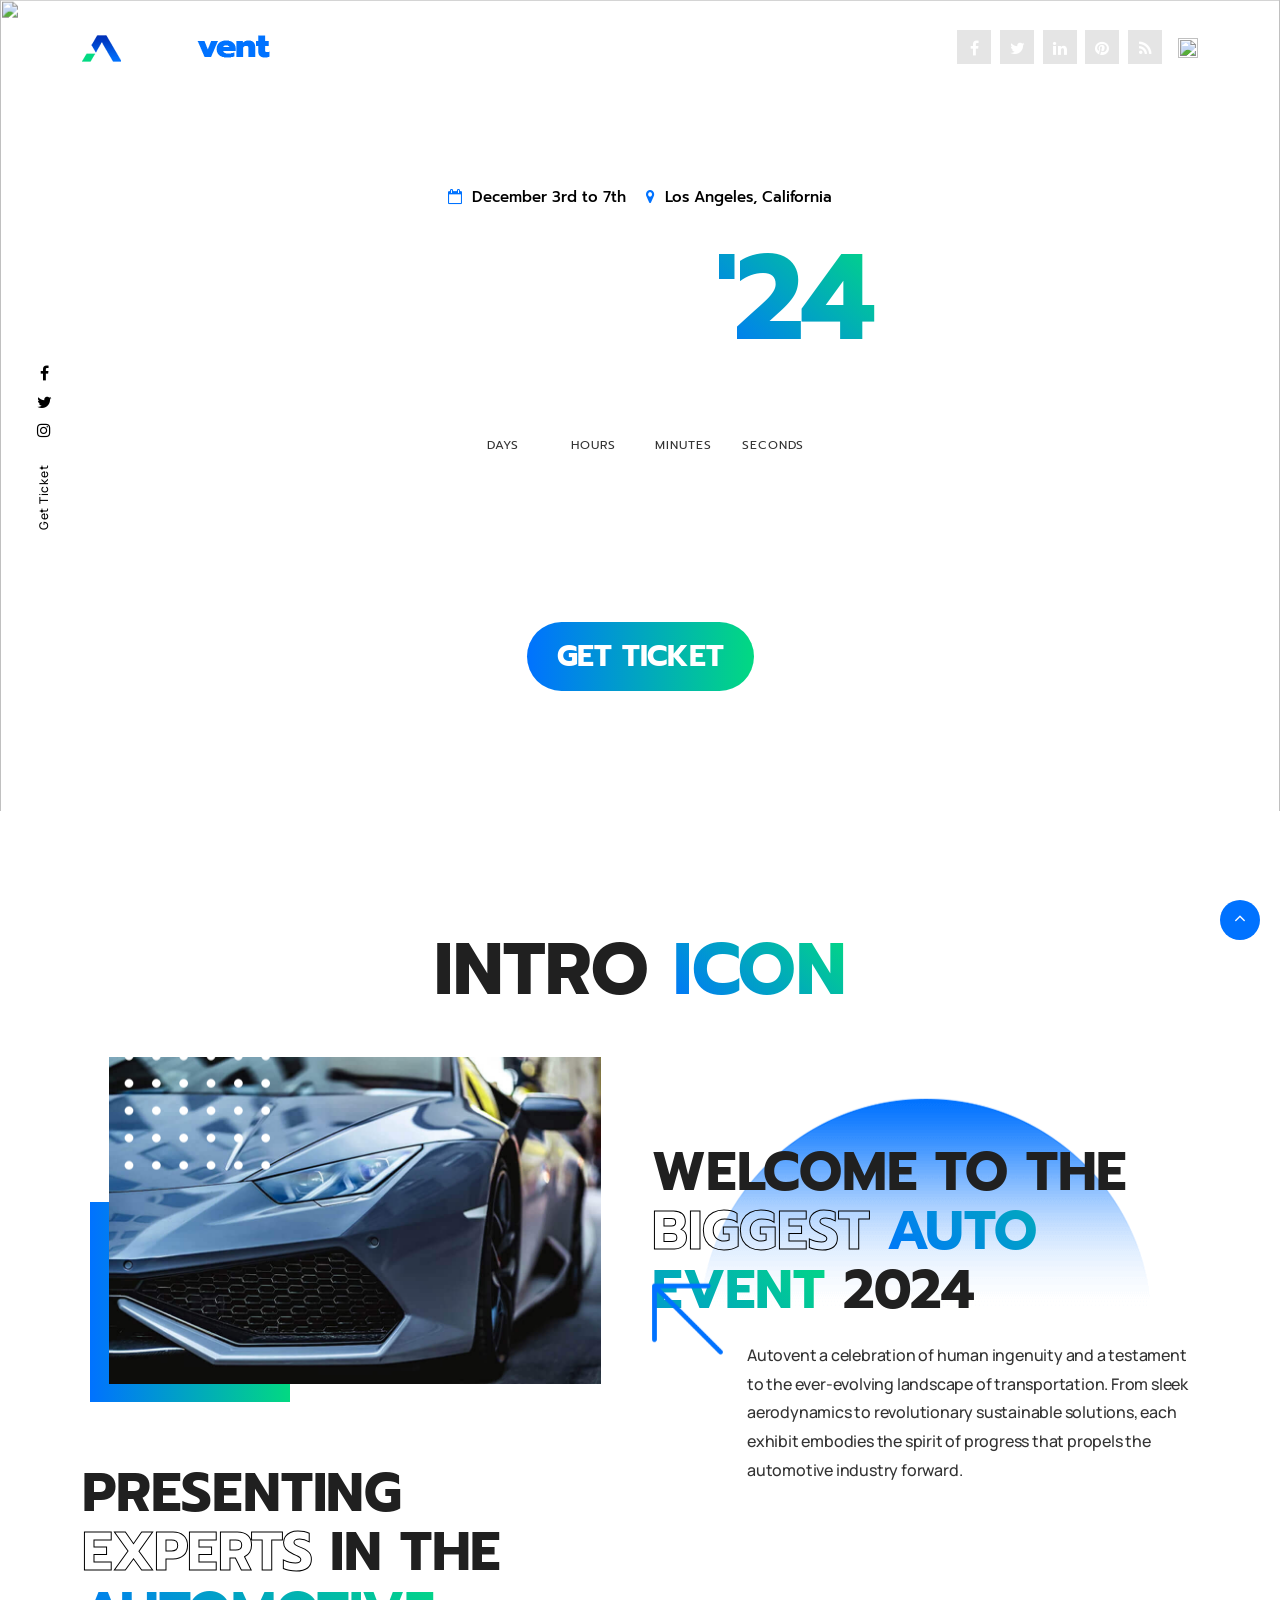
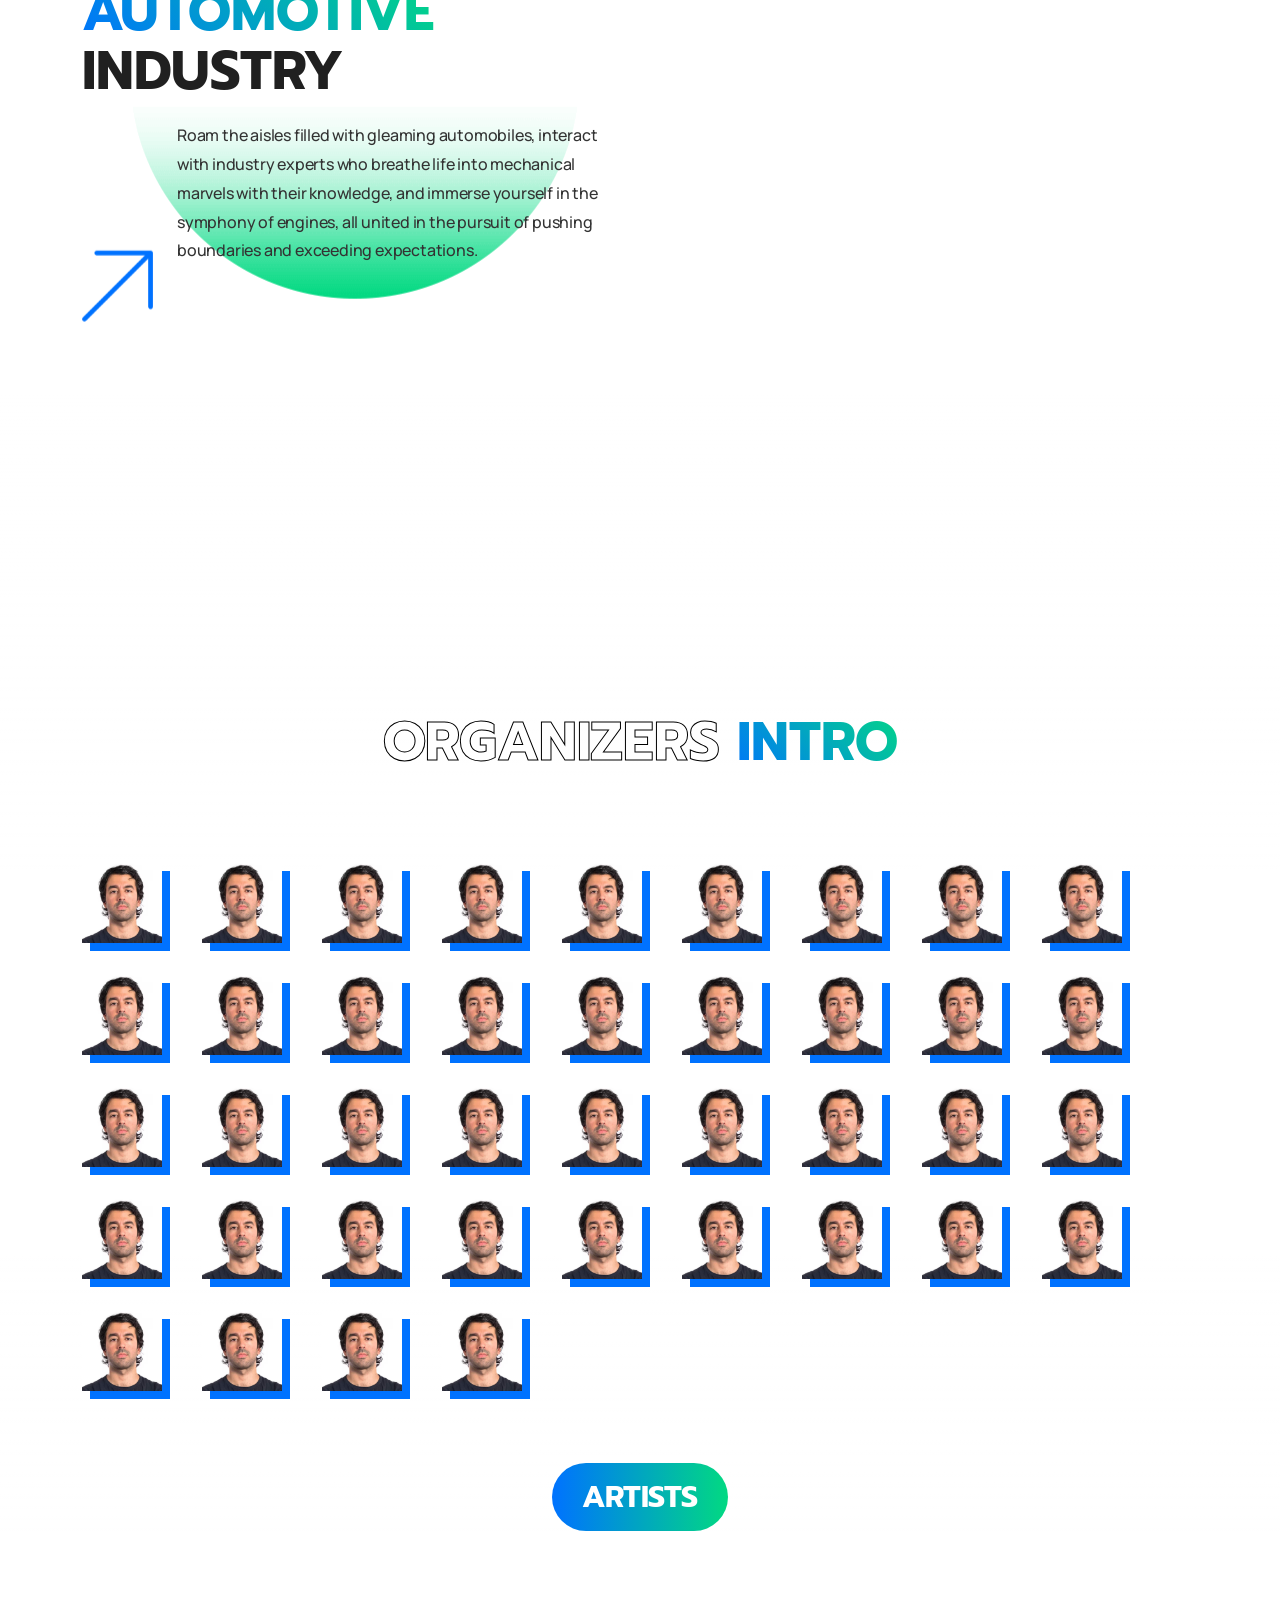
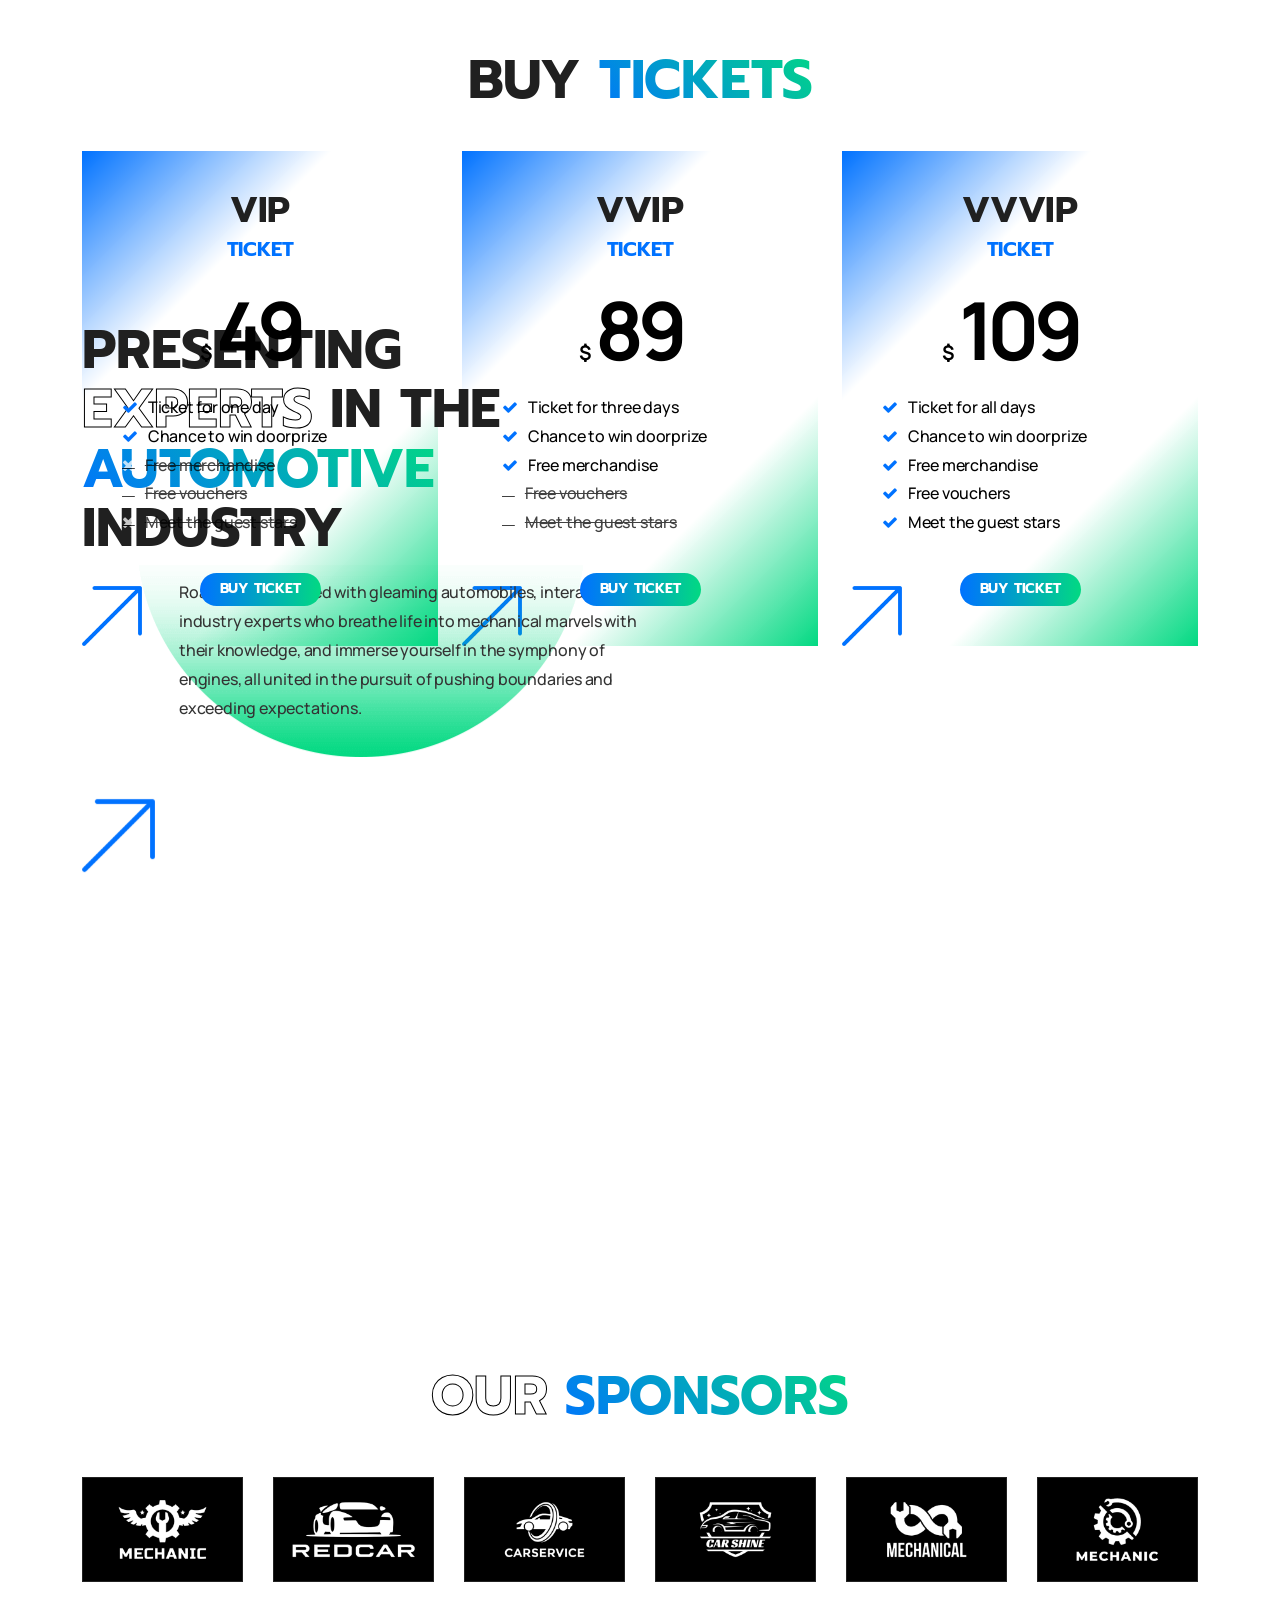
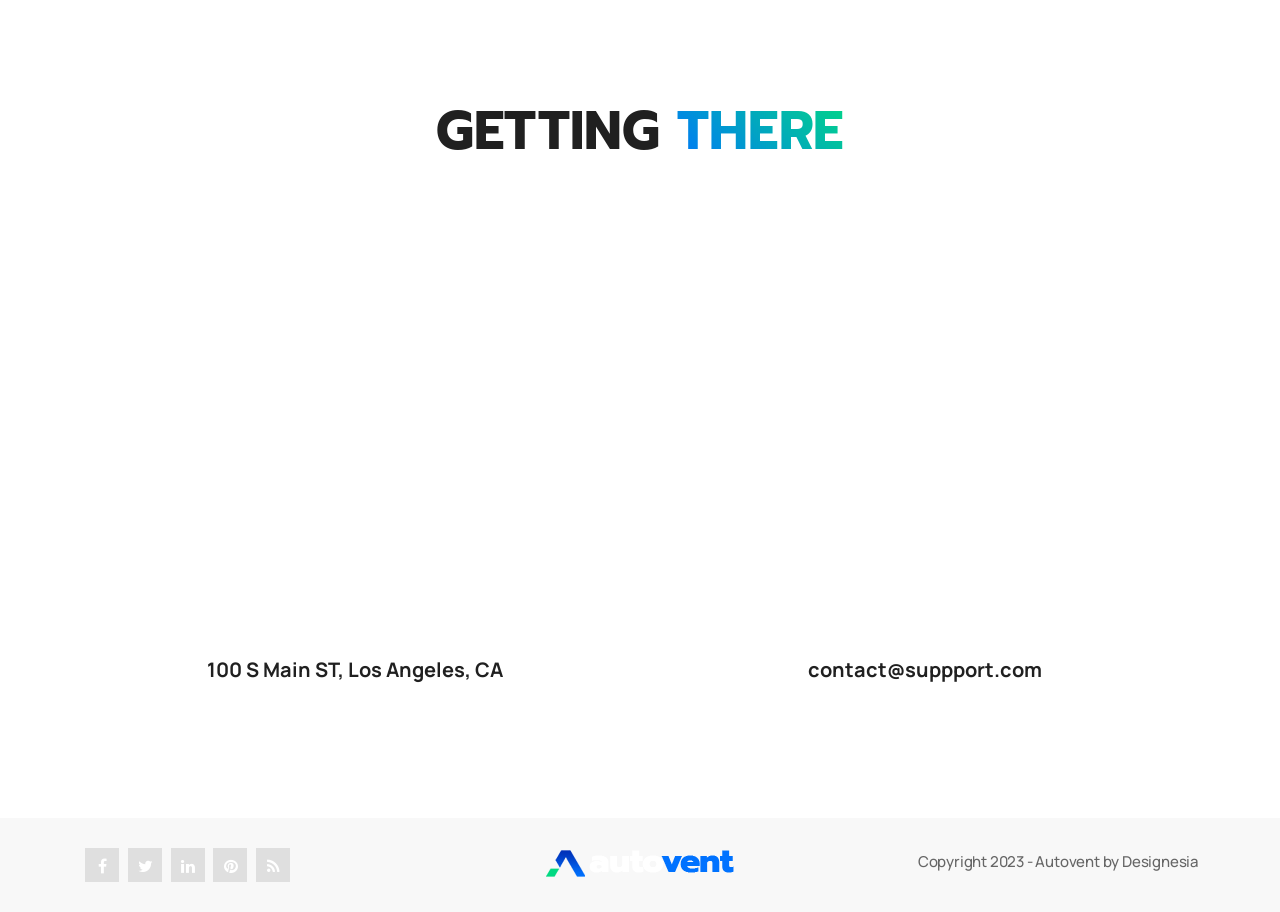
==== commit 68b31d4d: "modify" ====
--- a/index-expo-2.html
+++ b/index-expo-2.html
@@ -18,6 +18,14 @@
     <link href="css/coloring.css" rel="stylesheet" type="text/css" >
     <!-- color scheme -->
     <link id="colors" href="css/colors/blue-teal.css" rel="stylesheet" type="text/css" >
+    <style>
+        .fixed-header {
+            position: fixed;
+            top: 0;
+            width: 100%;
+            z-index: 2000;
+        }
+    </style>
 </head>
 
 <body class="light-scheme">
@@ -28,11 +36,11 @@
         <!-- page preloader close -->
 
         <!-- header begin -->
-        <header class="transparent">
+        <header class="transparent" id="main-header">
             <div class="container">
                 <div class="row">
                     <div class="col-md-12">
-                        <div class="de-flex sm-pt10">
+                        <div class="de-flex sm-pt10" style="width: 100%;">
                             <div class="de-flex-col">
                                 <div class="de-flex-col">
                                     <!-- logo begin -->
@@ -47,7 +55,21 @@
                             </div>
                             <div class="de-flex-col header-col-mid">
                                 <ul id="mainmenu">
-                                    <li><a class="menu-item" href="#section-hero">Home</a>
+                                  <div class="social-icons">
+                                    <a href="#"><i class="fa fa-facebook fa-lg"></i></a>
+                                    <a href="#"><i class="fa fa-twitter fa-lg"></i></a>
+                                    <a href="#"><i class="fa fa-linkedin fa-lg"></i></a>
+                                    <a href="#"><i class="fa fa-pinterest fa-lg"></i></a>
+                                    <a href="#"><i class="fa fa-rss fa-lg"></i></a>
+                                    <img src="https://img.icons8.com/?size=100&id=8113&format=png&color=ffffff" alt="" style="width: 20px; height: 20px;margin-left: 10px;">
+                                    <!-- <div class="de-flex-col">
+                                      <div class="menu_side_area">
+                                          <a href="tickets.html" class="btn-line">Buy Ticket</a>
+                                          <span id="menu-btn"></span>
+                                      </div>
+                                  </div> -->
+                                </div>
+                                    <!-- <li><a class="menu-item" href="#section-hero">Home</a>
                                         <ul>
                                             <li><a class="menu-item" href="index.html">Home Expo One</a></li>
                                             <li><a class="menu-item" href="index-expo-2.html">Home Expo Two</a></li>
@@ -62,15 +84,10 @@
                                     <li><a class="menu-item" href="#section-tickets">Tickets</a></li>
                                     <li><a class="menu-item" href="#section-gallery">Gallery</a></li> 
                                     <li><a class="menu-item" href="#section-location">Getting There</a></li>
-                                    <li><a class="menu-item" href="news.html">News</a></li>                                  
+                                    <li><a class="menu-item" href="news.html">News</a></li>                                   -->
                                 </ul>
                             </div>
-                            <div class="de-flex-col">
-                                <div class="menu_side_area">
-                                    <a href="tickets.html" class="btn-line">Buy Ticket</a>
-                                    <span id="menu-btn"></span>
-                                </div>
-                            </div>
+                            
                         </div>
                     </div>
                 </div>
@@ -92,15 +109,15 @@
 
             <div id="top"></div>
             <section id="section-hero" class="jarallax">
-                <img src="https://images.unsplash.com/photo-1561617928-1a36d1860d55?q=80&w=2070&auto=format&fit=crop&ixlib=rb-4.0.3&ixid=M3wxMjA3fDB8MHxwaG90by1wYWdlfHx8fGVufDB8fHx8fA%3D%3D" class="jarallax-img" alt="">
+                <img src="https://kith.com/cdn/shop/files/womens-desktop_d7b4dc96-611a-4766-b84a-f8de20342780.jpg?v=1732890611&width=1920" class="jarallax-img" alt="">
                 <div class="container position-relative z1000 wow fadeInDown">
                     <div class="row align-items-center position-relative">
                         <div class="spacer-double d-lg-none d-sm-block"></div>
                         <div class="col-lg-12 text-center z1000">
                             <div class="spacer-double"></div>
-                            <h5 class="mb-4 s2"><span class="wow fadeInRight" data-wow-delay=".2s"><i class="id-color fa fa-calendar-o"></i>December 3rd to 7th</span><span class="wow fadeInRight" data-wow-delay=".2s"><i class="id-color fa fa-map-marker"></i>Los Angeles, California</span></h5>
+                            <h5 class="mb-4 s2" style="background: #fff; color: #000;"><span class="wow fadeInRight" data-wow-delay=".2s"><i class="id-color fa fa-calendar-o"></i>December 3rd to 7th</span><span class="wow fadeInRight" data-wow-delay=".2s"><i class="id-color fa fa-map-marker"></i>Los Angeles, California</span></h5>
                             <div class="clearfix"></div>
-                            <h1 class="ultra-big text-uppercase mb-4 wow fadeInRight"><span class="wow fadeInLeft" data-wow-delay=".4s">ICON <span class="text-gradient">'24</span></h1>
+                            <h1 class="ultra-big text-uppercase mb-4 wow fadeInRight" style="color: #fff;"><span class="wow fadeInLeft" data-wow-delay=".4s">ICON <span class="text-gradient">'24</span></h1>
                             <div class="clearfix"></div>
                             <div id="defaultCountdown" class="countdown-s2" ></div>
                             <div class="spacer-single"></div>
@@ -117,10 +134,10 @@
 
                     </div>
                 </div>
-                <div class="de-gradient-edge-bottom"></div>
+                <!-- <div class="de-gradient-edge-bottom"></div> -->
             </section>
 
-            <section aria-label="section" class="no-top no-bottom">
+            <!-- <section aria-label="section" class="no-top no-bottom">
                 <div class="wow fadeInRight d-flex">
                   <div class="de-marquee-list wow">
                     <div class="d-item">
@@ -163,7 +180,7 @@
                      </div>
                   </div>
                 </div>
-            </section>
+            </section> -->
 
             <!-- <section id="section-about" aria-label="section" class="no-bottom">
 
@@ -316,11 +333,6 @@
                                 </div>
                             </div>
                         </div> -->
-                        <div class="col-lg-6">
-                          <div class="text-center" style="margin-top: 40px;">
-                              <a href="#" class="btn-main wow fadeInUp big">Artists</a>
-                          </div>
-                      </div>
                     </div>
                 </div>
 
@@ -328,7 +340,7 @@
             </section>
 
             <section id="section-schedule" class="jarallax no-bottom">
-                <img src="images/background/4.jpg" class="jarallax-img" alt="">
+                <!-- <img src="images/background/4.jpg" class="jarallax-img" alt=""> -->
                 <div class="de-gradient-edge-top"></div>
                 <div class="container position-relative z1000">
                     <div class="row">
@@ -374,72 +386,138 @@
                                                             <div class="sc-pic">
                                                                 <img src="images/person/1.jpg" alt="">
                                                             </div>
-                                                            <div class="sc-name">
+                                                            <div class="sc-pic">
+                                                              <img src="images/person/1.jpg" alt="">
+                                                          </div>
+                                                          <div class="sc-pic">
+                                                            <img src="images/person/1.jpg" alt="">
+                                                        </div>
+                                                        <div class="sc-pic">
+                                                          <img src="images/person/1.jpg" alt="">
+                                                      </div>
+                                                      <div class="sc-pic">
+                                                        <img src="images/person/1.jpg" alt="">
+                                                    </div>
+                                                    <div class="sc-pic">
+                                                      <img src="images/person/1.jpg" alt="">
+                                                  </div>
+                                                  <div class="sc-pic">
+                                                    <img src="images/person/1.jpg" alt="">
+                                                </div>
+                                                <div class="sc-pic">
+                                                  <img src="images/person/1.jpg" alt="">
+                                              </div>
+                                              <div class="sc-pic">
+                                                <img src="images/person/1.jpg" alt="">
+                                            </div>
+                                            <div class="sc-pic">
+                                              <img src="images/person/1.jpg" alt="">
+                                          </div>
+                                          <div class="sc-pic">
+                                            <img src="images/person/1.jpg" alt="">
+                                        </div>
+                                        <div class="sc-pic">
+                                          <img src="images/person/1.jpg" alt="">
+                                      </div>
+                                      <div class="sc-pic">
+                                        <img src="images/person/1.jpg" alt="">
+                                    </div>
+                                    <div class="sc-pic">
+                                      <img src="images/person/1.jpg" alt="">
+                                  </div>
+                                  <div class="sc-pic">
+                                    <img src="images/person/1.jpg" alt="">
+                                </div>
+                                <div class="sc-pic">
+                                  <img src="images/person/1.jpg" alt="">
+                              </div>
+                              <div class="sc-pic">
+                                <img src="images/person/1.jpg" alt="">
+                            </div>
+                            <div class="sc-pic">
+                              <img src="images/person/1.jpg" alt="">
+                          </div>
+                          <div class="sc-pic">
+                            <img src="images/person/1.jpg" alt="">
+                        </div>
+                        <div class="sc-pic">
+                          <img src="images/person/1.jpg" alt="">
+                      </div>
+                      <div class="sc-pic">
+                        <img src="images/person/1.jpg" alt="">
+                    </div>
+                    <div class="sc-pic">
+                      <img src="images/person/1.jpg" alt="">
+                  </div>
+                  <div class="sc-pic">
+                    <img src="images/person/1.jpg" alt="">
+                </div>
+                <div class="sc-pic">
+                  <img src="images/person/1.jpg" alt="">
+              </div>
+              <div class="sc-pic">
+                <img src="images/person/1.jpg" alt="">
+            </div>
+            <div class="sc-pic">
+              <img src="images/person/1.jpg" alt="">
+          </div>
+          <div class="sc-pic">
+            <img src="images/person/1.jpg" alt="">
+        </div>
+        <div class="sc-pic">
+          <img src="images/person/1.jpg" alt="">
+      </div>
+      <div class="sc-pic">
+        <img src="images/person/1.jpg" alt="">
+    </div>
+    <div class="sc-pic">
+      <img src="images/person/1.jpg" alt="">
+  </div>
+  <div class="sc-pic">
+    <img src="images/person/1.jpg" alt="">
+</div>
+<div class="sc-pic">
+  <img src="images/person/1.jpg" alt="">
+</div>
+<div class="sc-pic">
+<img src="images/person/1.jpg" alt="">
+</div>
+<div class="sc-pic">
+<img src="images/person/1.jpg" alt="">
+</div>
+<div class="sc-pic">
+<img src="images/person/1.jpg" alt="">
+</div>
+<div class="sc-pic">
+<img src="images/person/1.jpg" alt="">
+</div>
+<div class="sc-pic">
+<img src="images/person/1.jpg" alt="">
+</div>
+<div class="sc-pic">
+<img src="images/person/1.jpg" alt="">
+</div>
+<div class="sc-pic">
+<img src="images/person/1.jpg" alt="">
+</div>
+<div class="sc-pic">
+<img src="images/person/1.jpg" alt="">
+</div>
+                                                            <!-- <div class="sc-name">
                                                                 <h4>Elon Musk</h4>
                                                                 <span>Founder & CEO</span>
                                                             </div>
                                                             <div class="sc-info">
                                                                 <h3>Autonomous Vehicles and the Future of Transportation</h3>
                                                                 <p>Get ready to your excitement and fuel your passion for all things automotive at this year's highly anticipated car event! Buckle up andget ready to immerse yourself in the captivating world of cars!</p>
-                                                            </div>
-                                                            <div class="clearfix"></div>
-                                                        </div>
-                                                    </div>
-
-                                                    <div class="schedule-listing">
-                                                        <div class="schedule-item">
-                                                            <!-- <div class="sc-time">12:00 - 14:00 PM</div> -->
-                                                            <div class="sc-pic">
-                                                                <img src="images/person/2.jpg" alt="">
-                                                            </div>
-                                                            <div class="sc-name">
-                                                                <h4>Junior Cuther</h4>
-                                                                <span>Founder & CEO</span>
-                                                            </div>
-                                                            <div class="sc-info">
-                                                                <h3>The Evolution of Sustainable Automotive Solutions</h3>
-                                                                <p>Get ready to your excitement and fuel your passion for all things automotive at this year's highly anticipated car event! Buckle up andget ready to immerse yourself in the captivating world of cars!</p>
-                                                            </div>
-                                                            <div class="clearfix"></div>
-                                                        </div>
-                                                    </div>
-
-                                                    <div class="schedule-listing">
-                                                        <div class="schedule-item">
-                                                            <!-- <div class="sc-time">16:00 - 18:00 PM</div> -->
-                                                            <div class="sc-pic">
-                                                                <img src="images/person/3.jpg" alt="">
-                                                            </div>
-                                                            <div class="sc-name">
-                                                                <h4>Claris Grinage</h4>
-                                                                <span>Founder & CEO</span>
-                                                            </div>
-                                                            <div class="sc-info">
-                                                                <h3>A Closer Look at High-Performance Car Engines</h3>
-                                                                <p>Get ready to your excitement and fuel your passion for all things automotive at this year's highly anticipated car event! Buckle up andget ready to immerse yourself in the captivating world of cars!</p>
-                                                            </div>
-                                                            <div class="clearfix"></div>
-                                                        </div>
-                                                    </div>
-
-                                                    <div class="schedule-listing">
-                                                        <div class="schedule-item">
-                                                            <!-- <div class="sc-time">20:00 - 22:00 PM</div> -->
-                                                            <div class="sc-pic">
-                                                                <img src="images/person/4.jpg" alt="">
-                                                            </div>
-                                                            <div class="sc-name">
-                                                                <h4>Donnetta Letran</h4>
-                                                                <span>Founder & CEO</span>
-                                                            </div>
-                                                            <div class="sc-info">
-                                                                <h3>The Art of Restoring Vintage Cars</h3>
-                                                                <p>Get ready to your excitement and fuel your passion for all things automotive at this year's highly anticipated car event! Buckle up andget ready to immerse yourself in the captivating world of cars!</p>
-                                                            </div>
+                                                            </div> -->
                                                             <div class="clearfix"></div>
                                                         </div>
                                                     </div>
                                                 </div>
+                                                <div class="text-center" style="margin-top: 40px;">
+                                                  <a href="#" class="btn-main wow fadeInUp big">Artists</a>
+                                              </div>
                                             </div>
                                         </div>
 
@@ -942,8 +1020,26 @@
                     </div>
                 </div>
             </section> -->
-
             <section class="pt60 no-bottom">
+              <div class="container">
+                <div class="col-lg-6 position-relative" data-jarallax-element="60">
+                  <div class="position-relative z1000">
+                      <h2 class="text-uppercase wow fadeInRight" data-wow-delay=".3s">Presenting <span class="text-line">experts</span> in the <span class="text-gradient">automotive</span> Industry</h2>
+                      <div class="row">
+                          <div class="col-lg-2 col-2">
+                              <img src="images/misc/arrow-up-right.png" class="img-fluid" alt="" data-jarallax-element="-30">
+                          </div>
+                          <div class="col-lg-10 col-10">
+                                  <p class="wow fadeInRight" data-wow-delay=".4s">Roam the aisles filled with gleaming automobiles, interact with industry experts who breathe life into mechanical marvels with their knowledge, and immerse yourself in the symphony of engines, all united in the pursuit of pushing boundaries and exceeding expectations.</p>
+                          </div>
+                      </div>
+                  </div>
+                  <img src="images/misc/circle-gradient-2.png" class="position-absolute top-50 start-50 translate-middle" alt="">
+              </div>
+              </div>
+            </section>
+
+            <section class="pt120 no-bottom">
                 <div class="container">
                     <div class="row">
                         <div class="col-md-12 text-center">
@@ -1044,6 +1140,16 @@
     <script src="js/custom-marquee.js"></script>
     <script src="js/jquery.countdown.js"></script>
     <script src="js/countdown-custom.js"></script>
+    <script>
+        window.onscroll = function() {
+            var header = document.getElementById("main-header");
+            if (window.pageYOffset > 0) {
+                header.classList.add("fixed-header");
+            } else {
+                header.classList.remove("fixed-header");
+            }
+        };
+    </script>
 
 </body>
 
--- a/css/style.css
+++ b/css/style.css
@@ -318,13 +318,13 @@
 header.smaller {
   position: fixed;
   top: 0px;
-  background: rgba(255, 255, 255, .5);
-}
-
-
-.scroll-down {
+  background: rgba(0, 0, 0, 1);
+}
+
+
+/* .scroll-down {
     margin-top: -90px;
-}
+} */
 
 .scroll-up {
     margin-top: 0;
@@ -13067,6 +13067,8 @@
 
 .schedule-item {
   padding: 40px;
+  padding-left: 0;
+  padding-right: 0;
 }
 
 .schedule-listing:nth-child(even) {
@@ -13085,6 +13087,7 @@
 
 .schedule-item .sc-pic {
   width: 120px;
+  margin-bottom: 32px;
 }
 
 .schedule-item .sc-pic img {
--- a/css/coloring.css
+++ b/css/coloring.css
@@ -192,7 +192,6 @@
 #topbar i,
 .topbar-widget a span,
 .de-icon,
-.social-icons i,
 a#cookit-link,
 #mainmenu>li.has-child:after {
     color: var(--primary-color);
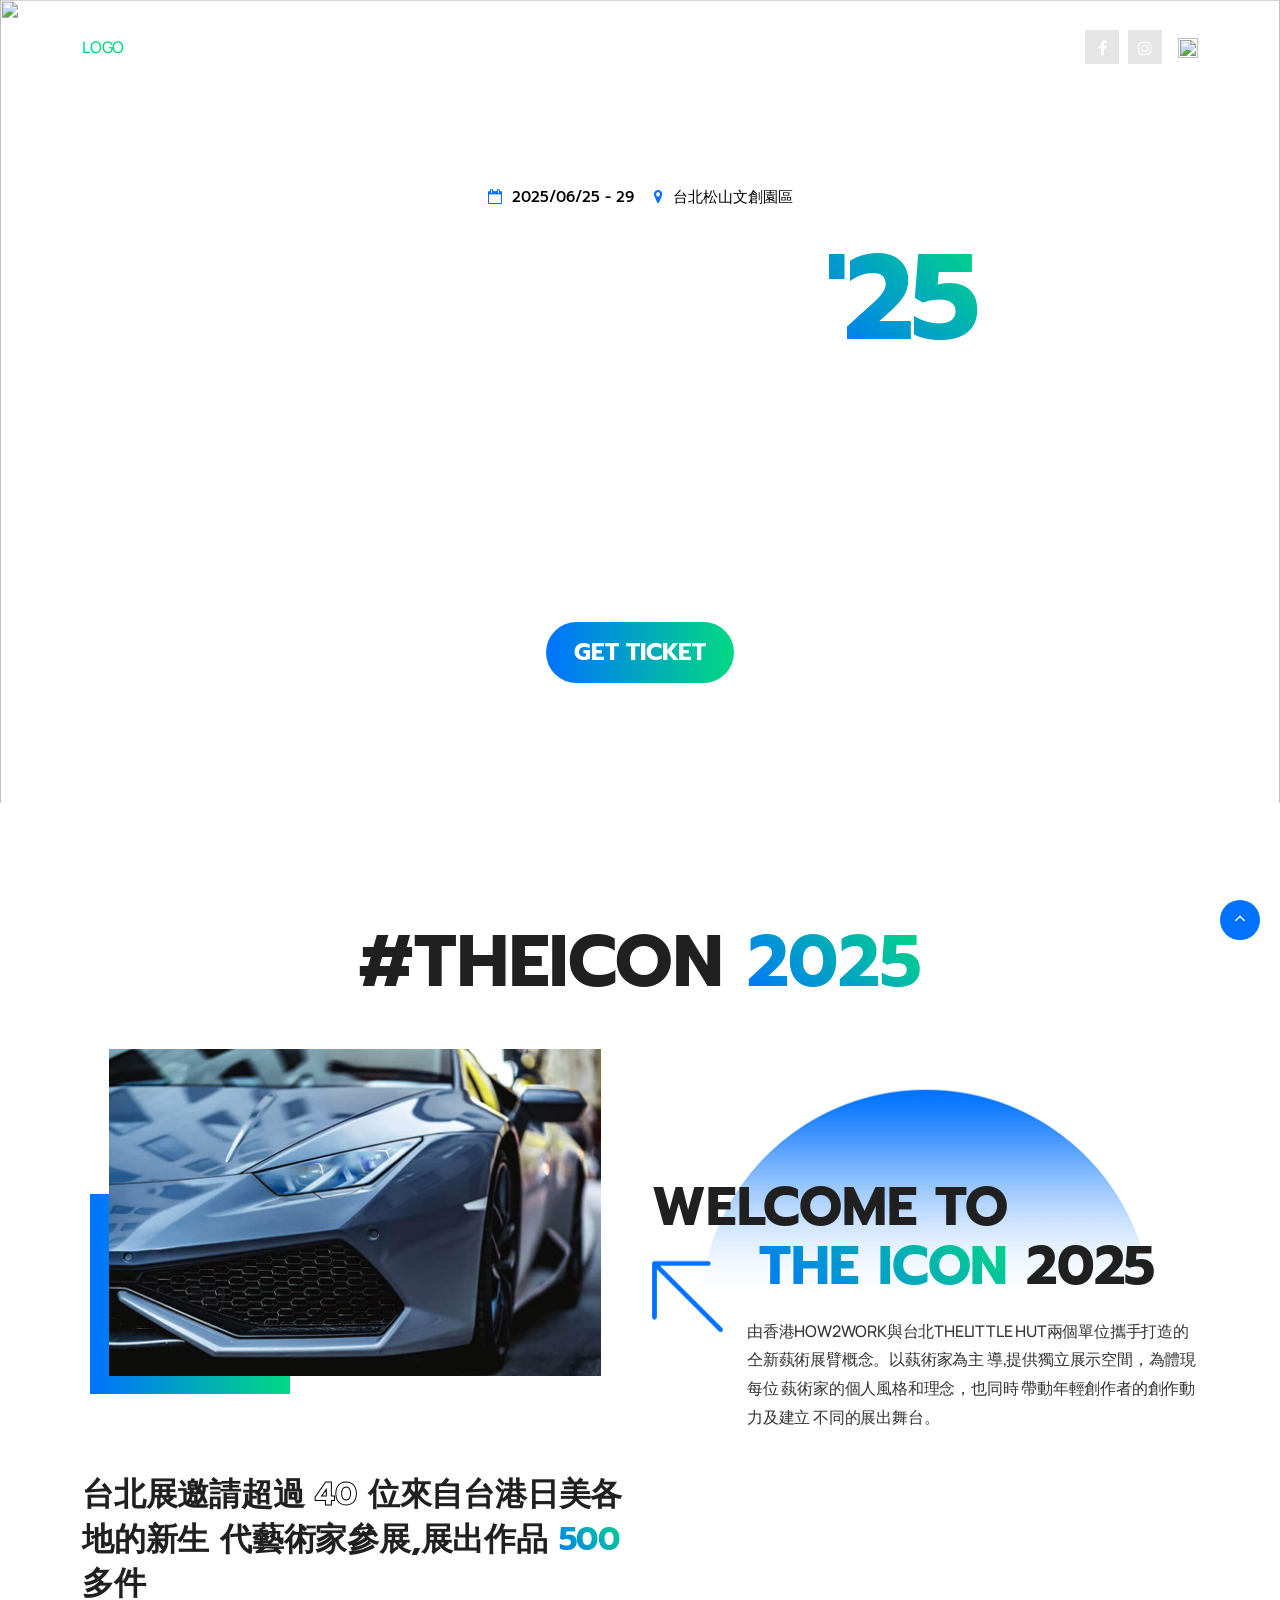
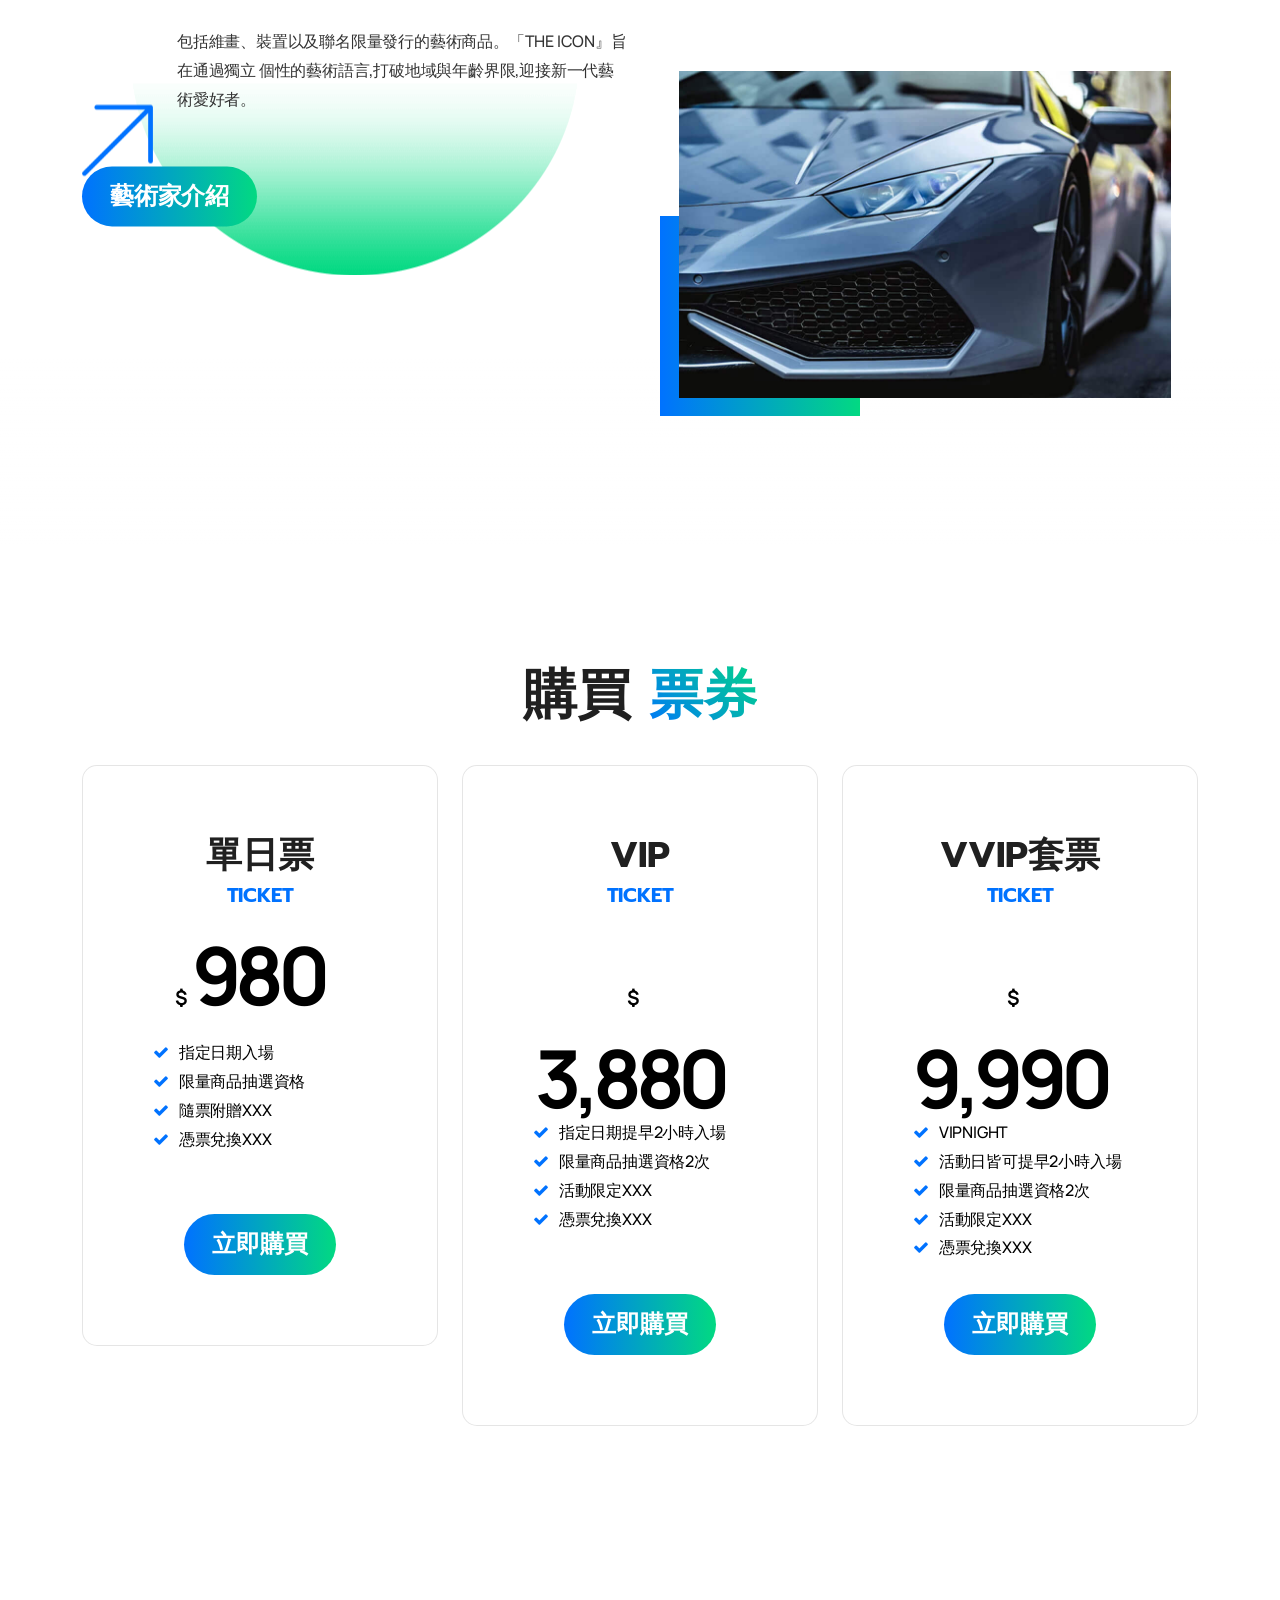
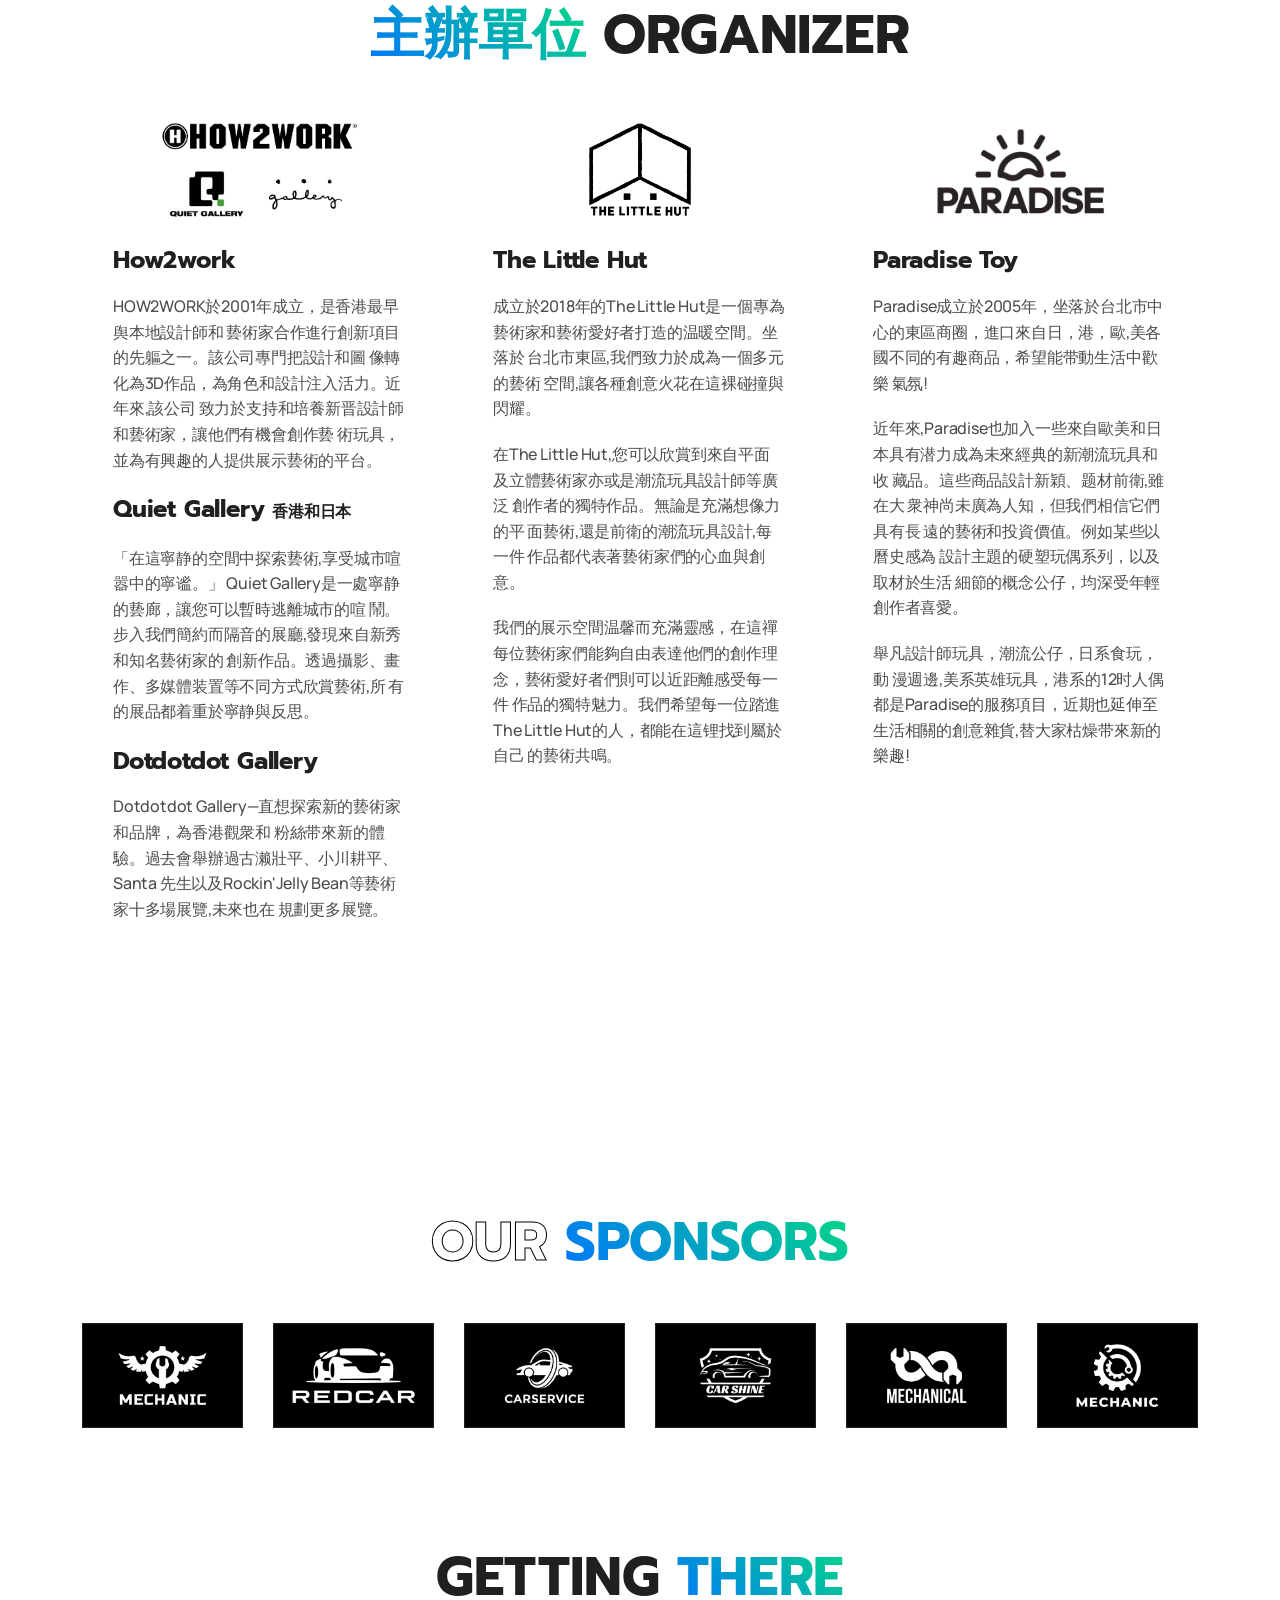
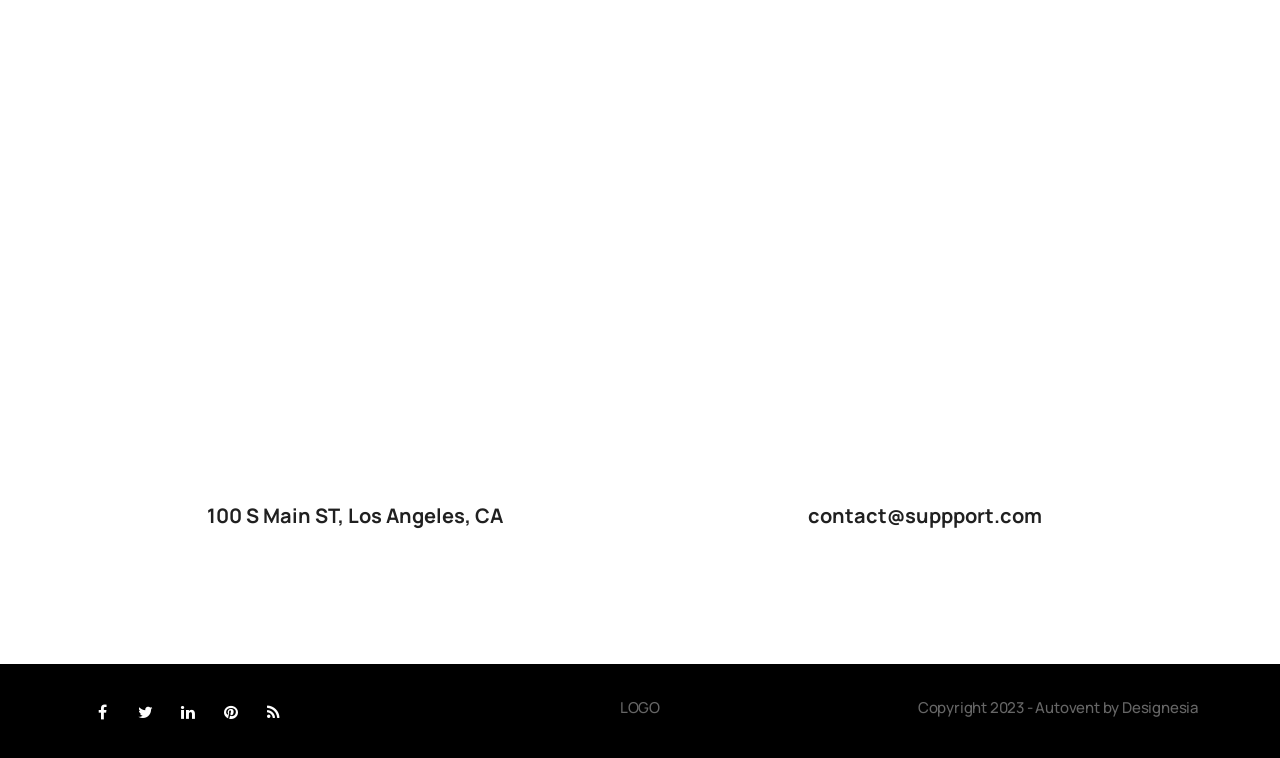
==== commit b6ec8c3d: "modify" ====
--- a/index-expo-2.html
+++ b/index-expo-2.html
@@ -29,6 +29,24 @@
 </head>
 
 <body class="light-scheme">
+  <div id="sidebar" class="sidebar">
+    <div class="sidebar-header">
+        <span class="close-btn" onclick="toggleSidebar()">&times;</span>
+    </div>
+    <div class="sidebar-content">
+        <ul>
+            <li><a href="#news">最新消息</a></li>
+            <li><a href="#about">活動介紹</a></li>
+            <li><a href="#artists">藝術家</a></li>
+            <li><a href="#tickets">票券購買</a></li>
+            <li><a href="#works">作品資訊</a></li>
+            <li><a href="#schedule">活動日程</a></li>
+            <li><a href="#faq">常見問題</a></li>
+            <li><a href="#contact">聯絡我們</a></li>
+            <li><a href="#login">會員登入</a></li>
+        </ul>
+    </div>
+</div>
     <div id="wrapper">
         <div class="scrollbar"></div>
         <!-- page preloader begin -->
@@ -46,8 +64,9 @@
                                     <!-- logo begin -->
                                     <div id="logo">
                                         <a href="index.html">
-                                            <img class="logo-main" src="images/logo.png" alt="" >
-                                            <img class="logo-mobile" src="images/logo-mobile.png" alt="" >
+                                            <!-- <img class="logo-main" src="images/logo.png" alt="" >
+                                            <img class="logo-mobile" src="images/logo-mobile.png" alt="" > -->
+                                            LOGO
                                         </a>
                                     </div>
                                     <!-- logo close -->
@@ -57,11 +76,14 @@
                                 <ul id="mainmenu">
                                   <div class="social-icons">
                                     <a href="#"><i class="fa fa-facebook fa-lg"></i></a>
-                                    <a href="#"><i class="fa fa-twitter fa-lg"></i></a>
-                                    <a href="#"><i class="fa fa-linkedin fa-lg"></i></a>
-                                    <a href="#"><i class="fa fa-pinterest fa-lg"></i></a>
-                                    <a href="#"><i class="fa fa-rss fa-lg"></i></a>
-                                    <img src="https://img.icons8.com/?size=100&id=8113&format=png&color=ffffff" alt="" style="width: 20px; height: 20px;margin-left: 10px;">
+                                    <a href="#"><i class="fa fa-instagram fa-lg"></i></a>
+                                    <!-- <a href="#"><i class="fa fa-twitter fa-lg"></i></a> -->
+                                    <!-- <a href="#"><i class="fa fa-linkedin fa-lg"></i></a> -->
+                                    <!-- <a href="#"><i class="fa fa-pinterest fa-lg"></i></a> -->
+                                    <!-- <a href="#"><i class="fa fa-rss fa-lg"></i></a> -->
+                                    <img src="https://img.icons8.com/?size=100&id=8113&format=png&color=ffffff" alt="" 
+     style="width: 20px; height: 20px; margin-left: 10px; cursor: pointer;" 
+     onclick="toggleSidebar()">
                                     <!-- <div class="de-flex-col">
                                       <div class="menu_side_area">
                                           <a href="tickets.html" class="btn-line">Buy Ticket</a>
@@ -97,14 +119,14 @@
         <!-- content begin -->
         <div class="no-bottom no-top" id="content">
             <!-- float text begin -->
-            <div class="float-text">
+            <!-- <div class="float-text">
                 <div class="de_social-icons">
                     <a href="#"><i class="fa fa-facebook fa-lg"></i></a>
                     <a href="#"><i class="fa fa-twitter fa-lg"></i></a>
                     <a href="#"><i class="fa fa-instagram fa-lg"></i></a>
                 </div>
                 <span><a href="tickets.html">Get Ticket</a></span>
-            </div>
+            </div> -->
             <!-- float text close --> 
 
             <div id="top"></div>
@@ -115,9 +137,9 @@
                         <div class="spacer-double d-lg-none d-sm-block"></div>
                         <div class="col-lg-12 text-center z1000">
                             <div class="spacer-double"></div>
-                            <h5 class="mb-4 s2" style="background: #fff; color: #000;"><span class="wow fadeInRight" data-wow-delay=".2s"><i class="id-color fa fa-calendar-o"></i>December 3rd to 7th</span><span class="wow fadeInRight" data-wow-delay=".2s"><i class="id-color fa fa-map-marker"></i>Los Angeles, California</span></h5>
+                            <h5 class="mb-4 s2" style="background: #fff; color: #000;"><span class="wow fadeInRight" data-wow-delay=".2s"><i class="id-color fa fa-calendar-o"></i>2025/06/25 - 29</span><span class="wow fadeInRight" data-wow-delay=".2s"><i class="id-color fa fa-map-marker"></i>台北松山文創園區</span></h5>
                             <div class="clearfix"></div>
-                            <h1 class="ultra-big text-uppercase mb-4 wow fadeInRight" style="color: #fff;"><span class="wow fadeInLeft" data-wow-delay=".4s">ICON <span class="text-gradient">'24</span></h1>
+                            <h1 class="ultra-big text-uppercase mb-4 wow fadeInRight" style="color: #fff;"><span class="wow fadeInLeft" data-wow-delay=".4s">THE iCON<span class="text-gradient">'25</span></h1>
                             <div class="clearfix"></div>
                             <div id="defaultCountdown" class="countdown-s2" ></div>
                             <div class="spacer-single"></div>
@@ -198,8 +220,8 @@
                 <div class="container">
                     <div class="row">
                         <div class="col-lg-8 offset-lg-2 text-center">
-                            <h1 class="text-uppercase"><span class="wow fadeInUp">Intro</span> <span class="text-gradient wow fadeInUp" data-wow-delay="
-                                .3s">ICON</span></h1>
+                            <h1 class="text-uppercase"><span class="wow fadeInUp">#THEICON</span> <span class="text-gradient wow fadeInUp" data-wow-delay="
+                                .3s">2025</span></h1>
                         </div>
                     </div>
 
@@ -207,19 +229,25 @@
                         <div class="col-lg-6 position-relative">
                             <div class="images-deco-1">
                                 <img src="images/misc/car-1.jpg" class="d-img-1" alt="">
-                                <img src="images/misc/dotted.png" class="d-img-2" alt="" data-jarallax-element="40">
+                                <!-- <img src="images/misc/dotted.png" class="d-img-2" alt="" data-jarallax-element="40"> -->
                                 <div class="d-img-3 bg-color"></div>
                             </div>
                         </div>
                         <div class="col-lg-6 position-relative" data-jarallax-element="-60">
                             <div class="position-relative z1000">
-                                <h2 class="text-uppercase wow fadeInRight" data-wow-delay=".3s">Welcome to the <span class="text-line">Biggest</span> <span class="text-gradient">Auto Event</span> 2024</h2>
+                                <h2 class="text-uppercase wow fadeInRight" data-wow-delay=".3s">Welcome to <br />
+                                  &nbsp;&nbsp;&nbsp;&nbsp;&nbsp;&nbsp;<span class="text-gradient">THE iCON</span> 2025
+                                </h2>
                                 <div class="row">
                                     <div class="col-lg-2 col-2">
                                         <img src="images/misc/arrow-up-left.png" class="img-fluid" alt="" data-jarallax-element="30">
                                     </div>
                                     <div class="col-lg-10 col-10">
-                                            <p class="wow fadeInRight" data-wow-delay=".4s">Autovent a celebration of human ingenuity and a testament to the ever-evolving landscape of transportation. From sleek aerodynamics to revolutionary sustainable solutions, each exhibit embodies the spirit of progress that propels the automotive industry forward.</p>
+                                            <p class="wow fadeInRight" data-wow-delay=".4s">由香港HOW2WORK與台北THELITTLE HUT兩個單位攜手打造的仝新蓺術展臂概念。以蓺術家為主
+                                              導,提供獨立展示空間，為體現每位
+                                              蓺術家的個人風格和理念，也同時
+                                              帶動年輕創作者的創作動力及建立
+                                              不同的展出舞台。</p>
                                     </div>
                                 </div>
                             </div>
@@ -269,575 +297,30 @@
                     <div class="row align-items-center">
                         <div class="col-lg-6 position-relative" data-jarallax-element="60">
                             <div class="position-relative z1000">
-                                <h2 class="text-uppercase wow fadeInRight" data-wow-delay=".3s">Presenting <span class="text-line">experts</span> in the <span class="text-gradient">automotive</span> Industry</h2>
+                                <h3 class="text-uppercase fadeInRight text-32" data-wow-delay=".3s">台北展邀請超過 <span class="text-line">40</span> 位來自台港日美各地的新生 代藝術家參展,展出作品 <span class="text-gradient">500</span> 多件</h3>
                                 <div class="row">
                                     <div class="col-lg-2 col-2">
                                         <img src="images/misc/arrow-up-right.png" class="img-fluid" alt="" data-jarallax-element="-30">
                                     </div>
                                     <div class="col-lg-10 col-10">
-                                            <p class="wow fadeInRight" data-wow-delay=".4s">Roam the aisles filled with gleaming automobiles, interact with industry experts who breathe life into mechanical marvels with their knowledge, and immerse yourself in the symphony of engines, all united in the pursuit of pushing boundaries and exceeding expectations.</p>
+                                            <p class="wow fadeInRight" data-wow-delay=".4s">包括維畫、裝置以及聯名限量發行的藝術商品。「THE ICON』旨在通過獨立
+                                              個性的藝術語言,打破地域與年齡界限,迎接新一代藝術愛好者。</p>
                                     </div>
                                 </div>
                             </div>
                             <img src="images/misc/circle-gradient-2.png" class="position-absolute top-50 start-50 translate-middle" alt="">
-                        </div>
-                        <!-- <div class="col-lg-6">
-                            <div class="row g-3">
-                                <div class="col-lg-3 col-6">
-                                    <div class="de-img-cap-1">
-                                        <div class="d-cap">Elon Musk</div>
-                                        <img src="images/person/1.jpg" class="img-fluid" alt="">
-                                    </div>
-                                </div>
-                                <div class="col-lg-3 col-6">
-                                    <div class="de-img-cap-1">
-                                        <div class="d-cap">Junior Cuther</div>
-                                        <img src="images/person/2.jpg" class="img-fluid" alt="">
-                                    </div>
-                                </div>
-                                <div class="col-lg-3 col-6">
-                                    <div class="de-img-cap-1">
-                                        <div class="d-cap">Claris Grinage</div>
-                                        <img src="images/person/3.jpg" class="img-fluid" alt="">
-                                    </div>
-                                </div>
-                                <div class="col-lg-3 col-6">
-                                    <div class="de-img-cap-1">
-                                        <div class="d-cap">Donnetta Letran</div>
-                                        <img src="images/person/4.jpg" class="img-fluid" alt="">
-                                    </div>
-                                </div>
-                                <div class="col-lg-3 col-6">
-                                    <div class="de-img-cap-1">
-                                        <div class="d-cap">Kizzie Mertz</div>
-                                        <img src="images/person/5.jpg" class="img-fluid" alt="">
-                                    </div>
-                                </div>
-                                <div class="col-lg-3 col-6">
-                                    <div class="de-img-cap-1">
-                                        <div class="d-cap">Vernia Picot</div>
-                                        <img src="images/person/6.jpg" class="img-fluid" alt="" >
-                                    </div>
-                                </div>
-                                <div class="col-lg-3 col-6">
-                                    <div class="de-img-cap-1">
-                                        <div class="d-cap">Fermina Prass</div>
-                                        <img src="images/person/7.jpg" class="img-fluid" alt="">
-                                    </div>
-                                </div>
-                                <div class="col-lg-3 col-6">
-                                    <div class="de-img-cap-1">
-                                        <div class="d-cap">Bonnie Torralba</div>
-                                        <img src="images/person/8.jpg" class="img-fluid" alt="">
-                                    </div>
-                                </div>
-                            </div>
-                        </div> -->
-                    </div>
-                </div>
-
-                <div class="de-gradient-edge-bottom"></div>
-            </section>
-
-            <section id="section-schedule" class="jarallax no-bottom">
-                <!-- <img src="images/background/4.jpg" class="jarallax-img" alt=""> -->
-                <div class="de-gradient-edge-top"></div>
-                <div class="container position-relative z1000">
-                    <div class="row">
-                        <div class="col-md-6 offset-md-3 text-center wow fadeInUp">
-                            <h2 class="text-uppercase wow fadeInUp"><span class="text-line">Organizers</span> <span class="text-gradient">Intro</span></h2>
-                            <div class="spacer-single"></div>
-                        </div>
-
-                        <div class="col-md-12 wow fadeInUp">
-                            <div class="de_tab tab_style_4 text-center">
-                                <!-- <ul class="de_nav de_nav_dark">
-                                    <li class="active" data-link="#section-services-tab">
-                                        <h3>Day 1</h3>
-                                        <h4>Dec 3, 2023</h4>
-                                    </li>
-                                    <li data-link="#section-services-tab">
-                                        <h3>Day 2</h3>
-                                        <h4>Dec 4, 2023</h4>
-                                    </li>
-                                    <li data-link="#section-services-tab">
-                                        <h3>Day 3</h3>
-                                        <h4>Dec 5, 2023</h4>
-                                    </li>
-                                    <li data-link="#section-services-tab">
-                                        <h3>Day 4</h3>
-                                        <h4>Dec 6, 2023</h4>
-                                    </li>
-                                    <li data-link="#section-services-tab">
-                                        <h3>Day 5</h3>
-                                        <h4>Dec 7, 2023</h4>
-                                    </li>
-                                </ul> -->
-
-                                <div class="text-start">
-                                    <div class="de_tab_content">
-
-                                        <div id="tab1" class="tab_single_content dark">
-                                            <div class="row">
-                                                <div class="col-md-12">
-                                                    <div class="schedule-listing">
-                                                        <div class="schedule-item">
-                                                            <!-- <div class="sc-time">08:00 - 10:00 AM</div> -->
-                                                            <div class="sc-pic">
-                                                                <img src="images/person/1.jpg" alt="">
-                                                            </div>
-                                                            <div class="sc-pic">
-                                                              <img src="images/person/1.jpg" alt="">
-                                                          </div>
-                                                          <div class="sc-pic">
-                                                            <img src="images/person/1.jpg" alt="">
-                                                        </div>
-                                                        <div class="sc-pic">
-                                                          <img src="images/person/1.jpg" alt="">
-                                                      </div>
-                                                      <div class="sc-pic">
-                                                        <img src="images/person/1.jpg" alt="">
-                                                    </div>
-                                                    <div class="sc-pic">
-                                                      <img src="images/person/1.jpg" alt="">
-                                                  </div>
-                                                  <div class="sc-pic">
-                                                    <img src="images/person/1.jpg" alt="">
-                                                </div>
-                                                <div class="sc-pic">
-                                                  <img src="images/person/1.jpg" alt="">
-                                              </div>
-                                              <div class="sc-pic">
-                                                <img src="images/person/1.jpg" alt="">
-                                            </div>
-                                            <div class="sc-pic">
-                                              <img src="images/person/1.jpg" alt="">
-                                          </div>
-                                          <div class="sc-pic">
-                                            <img src="images/person/1.jpg" alt="">
-                                        </div>
-                                        <div class="sc-pic">
-                                          <img src="images/person/1.jpg" alt="">
-                                      </div>
-                                      <div class="sc-pic">
-                                        <img src="images/person/1.jpg" alt="">
-                                    </div>
-                                    <div class="sc-pic">
-                                      <img src="images/person/1.jpg" alt="">
-                                  </div>
-                                  <div class="sc-pic">
-                                    <img src="images/person/1.jpg" alt="">
-                                </div>
-                                <div class="sc-pic">
-                                  <img src="images/person/1.jpg" alt="">
-                              </div>
-                              <div class="sc-pic">
-                                <img src="images/person/1.jpg" alt="">
-                            </div>
-                            <div class="sc-pic">
-                              <img src="images/person/1.jpg" alt="">
+                            <a class="btn-main big fadeInLeft artist-btn" href="#section-tickets">藝術家介紹</a>
+                        </div>
+                        <div class="col-lg-6 position-relative">
+                          <div class="images-deco-1">
+                              <img src="images/misc/car-1.jpg" class="d-img-1" alt="">
+                              <!-- <img src="images/misc/dotted.png" class="d-img-2" alt="" data-jarallax-element="40"> -->
+                              <div class="d-img-3 bg-color"></div>
                           </div>
-                          <div class="sc-pic">
-                            <img src="images/person/1.jpg" alt="">
-                        </div>
-                        <div class="sc-pic">
-                          <img src="images/person/1.jpg" alt="">
                       </div>
-                      <div class="sc-pic">
-                        <img src="images/person/1.jpg" alt="">
-                    </div>
-                    <div class="sc-pic">
-                      <img src="images/person/1.jpg" alt="">
-                  </div>
-                  <div class="sc-pic">
-                    <img src="images/person/1.jpg" alt="">
-                </div>
-                <div class="sc-pic">
-                  <img src="images/person/1.jpg" alt="">
-              </div>
-              <div class="sc-pic">
-                <img src="images/person/1.jpg" alt="">
-            </div>
-            <div class="sc-pic">
-              <img src="images/person/1.jpg" alt="">
-          </div>
-          <div class="sc-pic">
-            <img src="images/person/1.jpg" alt="">
-        </div>
-        <div class="sc-pic">
-          <img src="images/person/1.jpg" alt="">
-      </div>
-      <div class="sc-pic">
-        <img src="images/person/1.jpg" alt="">
-    </div>
-    <div class="sc-pic">
-      <img src="images/person/1.jpg" alt="">
-  </div>
-  <div class="sc-pic">
-    <img src="images/person/1.jpg" alt="">
-</div>
-<div class="sc-pic">
-  <img src="images/person/1.jpg" alt="">
-</div>
-<div class="sc-pic">
-<img src="images/person/1.jpg" alt="">
-</div>
-<div class="sc-pic">
-<img src="images/person/1.jpg" alt="">
-</div>
-<div class="sc-pic">
-<img src="images/person/1.jpg" alt="">
-</div>
-<div class="sc-pic">
-<img src="images/person/1.jpg" alt="">
-</div>
-<div class="sc-pic">
-<img src="images/person/1.jpg" alt="">
-</div>
-<div class="sc-pic">
-<img src="images/person/1.jpg" alt="">
-</div>
-<div class="sc-pic">
-<img src="images/person/1.jpg" alt="">
-</div>
-<div class="sc-pic">
-<img src="images/person/1.jpg" alt="">
-</div>
-                                                            <!-- <div class="sc-name">
-                                                                <h4>Elon Musk</h4>
-                                                                <span>Founder & CEO</span>
-                                                            </div>
-                                                            <div class="sc-info">
-                                                                <h3>Autonomous Vehicles and the Future of Transportation</h3>
-                                                                <p>Get ready to your excitement and fuel your passion for all things automotive at this year's highly anticipated car event! Buckle up andget ready to immerse yourself in the captivating world of cars!</p>
-                                                            </div> -->
-                                                            <div class="clearfix"></div>
-                                                        </div>
-                                                    </div>
-                                                </div>
-                                                <div class="text-center" style="margin-top: 40px;">
-                                                  <a href="#" class="btn-main wow fadeInUp big">Artists</a>
-                                              </div>
-                                            </div>
-                                        </div>
-
-                                        <div id="tab2" class="tab_single_content dark">
-                                            <div class="row">
-                                                <div class="col-md-12">
-                                                    <div class="schedule-listing">
-                                                        <div class="schedule-item">
-                                                            <div class="sc-time">08:00 - 12:00 AM</div>
-                                                            <div class="sc-pic">
-                                                                <img src="images/person/5.jpg" alt="">
-                                                            </div>
-                                                            <div class="sc-name">
-                                                                <h4>Kizzie Mertz</h4>
-                                                                <span>Founder & CEO</span>
-                                                            </div>
-                                                            <div class="sc-info">
-                                                                <h3>How EVs are Transforming the Automotive Landscape</h3>
-                                                                <p>Get ready to your excitement and fuel your passion for all things automotive at this year's highly anticipated car event! Buckle up andget ready to immerse yourself in the captivating world of cars!</p>
-                                                            </div>
-                                                            <div class="clearfix"></div>
-                                                        </div>
-                                                    </div>
-
-                                                    <div class="schedule-listing">
-                                                        <div class="schedule-item">
-                                                            <div class="sc-time">12:00 - 14:00 PM</div>
-                                                            <div class="sc-pic">
-                                                                <img src="images/person/6.jpg" alt="">
-                                                            </div>
-                                                            <div class="sc-name">
-                                                                <h4>Vernia Picot</h4>
-                                                                <span>Founder & CEO</span>
-                                                            </div>
-                                                            <div class="sc-info">
-                                                                <h3>The Latest Advances in Automotive Safety Technologies</h3>
-                                                                <p>Get ready to your excitement and fuel your passion for all things automotive at this year's highly anticipated car event! Buckle up andget ready to immerse yourself in the captivating world of cars!</p>
-                                                            </div>
-                                                            <div class="clearfix"></div>
-                                                        </div>
-                                                    </div>
-
-                                                    <div class="schedule-listing">
-                                                        <div class="schedule-item">
-                                                            <div class="sc-time">16:00 - 18:00 PM</div>
-                                                            <div class="sc-pic">
-                                                                <img src="images/person/7.jpg" alt="">
-                                                            </div>
-                                                            <div class="sc-name">
-                                                                <h4>Fermina Prass</h4>
-                                                                <span>Founder & CEO</span>
-                                                            </div>
-                                                            <div class="sc-info">
-                                                                <h3>The Science of Car Design and Aerodynamics</h3>
-                                                                <p>Get ready to your excitement and fuel your passion for all things automotive at this year's highly anticipated car event! Buckle up andget ready to immerse yourself in the captivating world of cars!</p>
-                                                            </div>
-                                                            <div class="clearfix"></div>
-                                                        </div>
-                                                    </div>
-
-                                                    <div class="schedule-listing">
-                                                        <div class="schedule-item">
-                                                            <div class="sc-time">20:00 - 22:00 PM</div>
-                                                            <div class="sc-pic">
-                                                                <img src="images/person/1.jpg" alt="">
-                                                            </div>
-                                                            <div class="sc-name">
-                                                                <h4>Elon Musk</h4>
-                                                                <span>Founder & CEO</span>
-                                                            </div>
-                                                            <div class="sc-info">
-                                                                <h3>The Role of IoT in Modern Automobiles</h3>
-                                                                <p>Get ready to your excitement and fuel your passion for all things automotive at this year's highly anticipated car event! Buckle up andget ready to immerse yourself in the captivating world of cars!</p>
-                                                            </div>
-                                                            <div class="clearfix"></div>
-                                                        </div>
-                                                    </div>
-                                                </div>
-                                            </div>
-                                        </div>
-
-                                        <div id="tab3" class="tab_single_content dark">
-                                            <div class="row">
-                                                <div class="col-md-12">
-                                                    <div class="schedule-listing">
-                                                        <div class="schedule-item">
-                                                            <div class="sc-time">08:00 - 12:00 AM</div>
-                                                            <div class="sc-pic">
-                                                                <img src="images/person/2.jpg" alt="">
-                                                            </div>
-                                                            <div class="sc-name">
-                                                                <h4>Junior Cuther</h4>
-                                                                <span>Founder & CEO</span>
-                                                            </div>
-                                                            <div class="sc-info">
-                                                                <h3>Exploring the Rise of Off-Road and Adventure Vehicles</h3>
-                                                                <p>Get ready to your excitement and fuel your passion for all things automotive at this year's highly anticipated car event! Buckle up andget ready to immerse yourself in the captivating world of cars!</p>
-                                                            </div>
-                                                            <div class="clearfix"></div>
-                                                        </div>
-                                                    </div>
-
-                                                    <div class="schedule-listing">
-                                                        <div class="schedule-item">
-                                                            <div class="sc-time">12:00 - 14:00 PM</div>
-                                                            <div class="sc-pic">
-                                                                <img src="images/person/3.jpg" alt="">
-                                                            </div>
-                                                            <div class="sc-name">
-                                                                <h4>Claris Grinage</h4>
-                                                                <span>Founder & CEO</span>
-                                                            </div>
-                                                            <div class="sc-info">
-                                                                <h3>The Quest for Fuel-Efficient and Hybrid Cars</h3>
-                                                                <p>Get ready to your excitement and fuel your passion for all things automotive at this year's highly anticipated car event! Buckle up andget ready to immerse yourself in the captivating world of cars!</p>
-                                                            </div>
-                                                            <div class="clearfix"></div>
-                                                        </div>
-                                                    </div>
-
-                                                    <div class="schedule-listing">
-                                                        <div class="schedule-item">
-                                                            <div class="sc-time">16:00 - 18:00 PM</div>
-                                                            <div class="sc-pic">
-                                                                <img src="images/person/4.jpg" alt="">
-                                                            </div>
-                                                            <div class="sc-name">
-                                                                <h4>Donnetta Letran</h4>
-                                                                <span>Founder & CEO</span>
-                                                            </div>
-                                                            <div class="sc-info">
-                                                                <h3>The Ultimate Guide to High-End Automobiles</h3>
-                                                                <p>Get ready to your excitement and fuel your passion for all things automotive at this year's highly anticipated car event! Buckle up andget ready to immerse yourself in the captivating world of cars!</p>
-                                                            </div>
-                                                            <div class="clearfix"></div>
-                                                        </div>
-                                                    </div>
-
-                                                    <div class="schedule-listing">
-                                                        <div class="schedule-item">
-                                                            <div class="sc-time">20:00 - 22:00 AM</div>
-                                                            <div class="sc-pic">
-                                                                <img src="images/person/5.jpg" alt="">
-                                                            </div>
-                                                            <div class="sc-name">
-                                                                <h4>Kizzie Mertz</h4>
-                                                                <span>Founder & CEO</span>
-                                                            </div>
-                                                            <div class="sc-info">
-                                                                <h3>Women in the Automotive Industry</h3>
-                                                                <p>Get ready to your excitement and fuel your passion for all things automotive at this year's highly anticipated car event! Buckle up andget ready to immerse yourself in the captivating world of cars!</p>
-                                                            </div>
-                                                            <div class="clearfix"></div>
-                                                        </div>
-                                                    </div>
-                                                </div>
-                                            </div>
-                                        </div>
-
-                                        <div id="tab4" class="tab_single_content dark">
-                                            <div class="row">
-                                                <div class="col-md-12">
-                                                    <div class="schedule-listing">
-                                                        <div class="schedule-item">
-                                                            <div class="sc-time">08:00 - 12:00 AM</div>
-                                                            <div class="sc-pic">
-                                                                <img src="images/person/6.jpg" alt="">
-                                                            </div>
-                                                            <div class="sc-name">
-                                                                <h4>Vernia Picot</h4>
-                                                                <span>Founder & CEO</span>
-                                                            </div>
-                                                            <div class="sc-info">
-                                                                <h3>The Exploration of Self-Driving Car Regulations</h3>
-                                                                <p>Get ready to your excitement and fuel your passion for all things automotive at this year's highly anticipated car event! Buckle up andget ready to immerse yourself in the captivating world of cars!</p>
-                                                            </div>
-                                                            <div class="clearfix"></div>
-                                                        </div>
-                                                    </div>
-
-                                                    <div class="schedule-listing">
-                                                        <div class="schedule-item">
-                                                            <div class="sc-time">12:00 - 14:00 PM</div>
-                                                            <div class="sc-pic">
-                                                                <img src="images/person/7.jpg" alt="">
-                                                            </div>
-                                                            <div class="sc-name">
-                                                                <h4>Fermina Prass</h4>
-                                                                <span>Founder & CEO</span>
-                                                            </div>
-                                                            <div class="sc-info">
-                                                                <h3>The High-Tech World of Formula 1 Engineering</h3>
-                                                                <p>Get ready to your excitement and fuel your passion for all things automotive at this year's highly anticipated car event! Buckle up andget ready to immerse yourself in the captivating world of cars!</p>
-                                                            </div>
-                                                            <div class="clearfix"></div>
-                                                        </div>
-                                                    </div>
-
-                                                    <div class="schedule-listing">
-                                                        <div class="schedule-item">
-                                                            <div class="sc-time">16:00 - 18:00 PM</div>
-                                                            <div class="sc-pic">
-                                                                <img src="images/person/1.jpg" alt="">
-                                                            </div>
-                                                            <div class="sc-name">
-                                                                <h4>Elon Musk</h4>
-                                                                <span>Founder & CEO</span>
-                                                            </div>
-                                                            <div class="sc-info">
-                                                                <h3>A Retrospective of Iconic Car Models</h3>
-                                                                <p>Get ready to your excitement and fuel your passion for all things automotive at this year's highly anticipated car event! Buckle up andget ready to immerse yourself in the captivating world of cars!</p>
-                                                            </div>
-                                                            <div class="clearfix"></div>
-                                                        </div>
-                                                    </div>
-
-                                                    <div class="schedule-listing">
-                                                        <div class="schedule-item">
-                                                            <div class="sc-time">20:00 - 22:00 PM</div>
-                                                            <div class="sc-pic">
-                                                                <img src="images/person/2.jpg" alt="">
-                                                            </div>
-                                                            <div class="sc-name">
-                                                                <h4>Junior Cuther</h4>
-                                                                <span>Founder & CEO</span>
-                                                            </div>
-                                                            <div class="sc-info">
-                                                                <h3>The Crossover SUV Phenomenon</h3>
-                                                                <p>Get ready to your excitement and fuel your passion for all things automotive at this year's highly anticipated car event! Buckle up andget ready to immerse yourself in the captivating world of cars!</p>
-                                                            </div>
-                                                            <div class="clearfix"></div>
-                                                        </div>
-                                                    </div>
-                                                </div>
-                                            </div>
-                                        </div>
-
-                                        <div id="tab5" class="tab_single_content dar">
-                                            <div class="row">
-                                                <div class="col-md-12">
-                                                    <div class="schedule-listing">
-                                                        <div class="schedule-item">
-                                                            <div class="sc-time">08:00 - 12:00 AM</div>
-                                                            <div class="sc-pic">
-                                                                <img src="images/person/1.jpg" alt="">
-                                                            </div>
-                                                            <div class="sc-name">
-                                                                <h4>Elon Musk</h4>
-                                                                <span>Founder & CEO</span>
-                                                            </div>
-                                                            <div class="sc-info">
-                                                                <h3>The Art and Business of Electric Car</h3>
-                                                                <p>Get ready to your excitement and fuel your passion for all things automotive at this year's highly anticipated car event! Buckle up andget ready to immerse yourself in the captivating world of cars!</p>
-                                                            </div>
-                                                            <div class="clearfix"></div>
-                                                        </div>
-                                                    </div>
-
-                                                    <div class="schedule-listing">
-                                                        <div class="schedule-item">
-                                                            <div class="sc-time">08:00 - 12:00 AM</div>
-                                                            <div class="sc-pic">
-                                                                <img src="images/person/2.jpg" alt="">
-                                                            </div>
-                                                            <div class="sc-name">
-                                                                <h4>Elon Musk</h4>
-                                                                <span>Founder & CEO</span>
-                                                            </div>
-                                                            <div class="sc-info">
-                                                                <h3>Demystifying Engine Types and Performance</h3>
-                                                                <p>Get ready to your excitement and fuel your passion for all things automotive at this year's highly anticipated car event! Buckle up andget ready to immerse yourself in the captivating world of cars!</p>
-                                                            </div>
-                                                            <div class="clearfix"></div>
-                                                        </div>
-                                                    </div>
-
-                                                    <div class="schedule-listing">
-                                                        <div class="schedule-item">
-                                                            <div class="sc-time">08:00 - 12:00 AM</div>
-                                                            <div class="sc-pic">
-                                                                <img src="images/person/3.jpg" alt="">
-                                                            </div>
-                                                            <div class="sc-name">
-                                                                <h4>Claris Grinage</h4>
-                                                                <span>Founder & CEO</span>
-                                                            </div>
-                                                            <div class="sc-info">
-                                                                <h3>The Evolution of Car Audio Systems</h3>
-                                                                <p>Get ready to your excitement and fuel your passion for all things automotive at this year's highly anticipated car event! Buckle up andget ready to immerse yourself in the captivating world of cars!</p>
-                                                            </div>
-                                                            <div class="clearfix"></div>
-                                                        </div>
-                                                    </div>
-
-                                                    <div class="schedule-listing">
-                                                        <div class="schedule-item">
-                                                            <div class="sc-time">08:00 - 12:00 AM</div>
-                                                            <div class="sc-pic">
-                                                                <img src="images/person/4.jpg" alt="">
-                                                            </div>
-                                                            <div class="sc-name">
-                                                                <h4>Donnetta Letran</h4>
-                                                                <span>Founder & CEO</span>
-                                                            </div>
-                                                            <div class="sc-info">
-                                                                <h3>Close Event Ceremony &amp; Doorprize</h3>
-                                                                <p>Get ready to your excitement and fuel your passion for all things automotive at this year's highly anticipated car event! Buckle up andget ready to immerse yourself in the captivating world of cars!</p>
-                                                            </div>
-                                                            <div class="clearfix"></div>
-                                                        </div>
-                                                    </div>
-                                                </div>
-                                            </div>
-                                        </div>
-                                    </div>
-                                </div>                               
-                            </div>
-                        </div>
-                    </div>
-                </div>
+                    </div>
+                </div>
+
                 <div class="de-gradient-edge-bottom"></div>
             </section>
             
@@ -845,8 +328,32 @@
                 <div class="container">
                     <div class="row">
                         <div class="col-lg-12 text-center">
-                            <h2 class="text-uppercase wow fadeInUp">Buy <span class="text-gradient">Tickets</span></h2>
+                            <h2 class="text-uppercase wow fadeInUp">購買 <span class="text-gradient">票券</span></h2>
                             <div class="spacer-20"></div>
+                        </div>
+
+                        <div class="col-lg-4">
+                            <div class="de-pricing-s1">
+                                <div class="d-content">
+                                    <h3>單日票<span>Ticket</span></h3>
+                                    <div class="d-price">
+                                        980
+                                    </div>
+                                    <ul class="d-list">
+                                        <li>指定日期入場</li>
+                                        <li>限量商品抽選資格</li>
+                                        <li>隨票附贈XXX</li>
+                                        <li>憑票兌換XXX</li>
+                                    </ul>
+                                    <div class="spacer-20"></div>
+                                    <div class="text-center">
+                                        <a class="btn-main big" href="tickets.html">立即購買</a>
+                                    </div>
+                                </div>
+                                <!-- <div class="d-deco-top"></div>
+                                <div class="d-deco-bottom"></div> -->
+                                <!-- <img src="images/misc/arrow-up-right.png" class="d-image-deco" alt=""> -->
+                            </div>
                         </div>
 
                         <div class="col-lg-4">
@@ -854,73 +361,47 @@
                                 <div class="d-content">
                                     <h3>VIP<span>Ticket</span></h3>
                                     <div class="d-price">
-                                        49
+                                        3,880
                                     </div>
                                     <ul class="d-list">
-                                        <li>Ticket for one day</li>
-                                        <li>Chance to win doorprize</li>
-                                        <li class="no">Free merchandise</li>
-                                        <li class="no">Free vouchers</li>
-                                        <li class="no">Meet the guest stars</li>
+                                        <li>指定日期提早2小時入場</li>
+                                        <li>限量商品抽選資格2次</li>
+                                        <li>活動限定XXX</li>
+                                        <li>憑票兌換XXX</li>
                                     </ul>
                                     <div class="spacer-20"></div>
                                     <div class="text-center">
-                                        <a class="btn-main" href="tickets.html">Buy Ticket</a>
-                                    </div>
-                                </div>
-                                <div class="d-deco-top"></div>
-                                <div class="d-deco-bottom"></div>
-                                <img src="images/misc/arrow-up-right.png" class="d-image-deco" alt="">
+                                        <a class="btn-main big" href="tickets.html">立即購買</a>
+                                    </div>
+                                </div>
+                                <!-- <div class="d-deco-top"></div>
+                                <div class="d-deco-bottom"></div> -->
+                                <!-- <img src="images/misc/arrow-up-right.png" class="d-image-deco" alt=""> -->
                             </div>
                         </div>
 
                         <div class="col-lg-4">
                             <div class="de-pricing-s1">
                                 <div class="d-content">
-                                    <h3>VVIP<span>Ticket</span></h3>
+                                    <h3>VVIP套票<span>Ticket</span></h3>
                                     <div class="d-price">
-                                        89
+                                        9,990
                                     </div>
                                     <ul class="d-list">
-                                        <li>Ticket for three days</li>
-                                        <li>Chance to win doorprize</li>
-                                        <li>Free merchandise</li>
-                                        <li class="no">Free vouchers</li>
-                                        <li class="no">Meet the guest stars</li>
+                                        <li>VIPNIGHT</li>
+                                        <li>活動日皆可提早2小時入場</li>
+                                        <li>限量商品抽選資格2次</li>
+                                        <li>活動限定XXX</li>
+                                        <li>憑票兌換XXX</li>
                                     </ul>
                                     <div class="spacer-20"></div>
                                     <div class="text-center">
-                                        <a class="btn-main" href="tickets.html">Buy Ticket</a>
-                                    </div>
-                                </div>
-                                <div class="d-deco-top"></div>
-                                <div class="d-deco-bottom"></div>
-                                <img src="images/misc/arrow-up-right.png" class="d-image-deco" alt="">
-                            </div>
-                        </div>
-
-                        <div class="col-lg-4">
-                            <div class="de-pricing-s1">
-                                <div class="d-content">
-                                    <h3>VVVIP<span>Ticket</span></h3>
-                                    <div class="d-price">
-                                        109
-                                    </div>
-                                    <ul class="d-list">
-                                        <li>Ticket for all days</li>
-                                        <li>Chance to win doorprize</li>
-                                        <li>Free merchandise</li>
-                                        <li>Free vouchers</li>
-                                        <li>Meet the guest stars</li>
-                                    </ul>
-                                    <div class="spacer-20"></div>
-                                    <div class="text-center">
-                                        <a class="btn-main" href="tickets.html">Buy Ticket</a>
-                                    </div>
-                                </div>
-                                <div class="d-deco-top"></div>
-                                <div class="d-deco-bottom"></div>
-                                <img src="images/misc/arrow-up-right.png" class="d-image-deco" alt="">
+                                        <a class="btn-main big" href="tickets.html">立即購買</a>
+                                    </div>
+                                </div>
+                                <!-- <div class="d-deco-top"></div>
+                                <div class="d-deco-bottom"></div> -->
+                                <!-- <img src="images/misc/arrow-up-right.png" class="d-image-deco" alt=""> -->
                             </div>
                         </div>
                     </div>
@@ -1020,24 +501,102 @@
                     </div>
                 </div>
             </section> -->
-            <section class="pt60 no-bottom">
+            <section id="organizer" class="pt60">
               <div class="container">
-                <div class="col-lg-6 position-relative" data-jarallax-element="60">
-                  <div class="position-relative z1000">
-                      <h2 class="text-uppercase wow fadeInRight" data-wow-delay=".3s">Presenting <span class="text-line">experts</span> in the <span class="text-gradient">automotive</span> Industry</h2>
-                      <div class="row">
-                          <div class="col-lg-2 col-2">
-                              <img src="images/misc/arrow-up-right.png" class="img-fluid" alt="" data-jarallax-element="-30">
+                  <div class="row">
+                      <div class="col-lg-12">
+                          <h2 class="text-uppercase wow fadeInUp mb-4 text-center">
+                              <span class="text-line"></span> 
+                              <span class="text-gradient">主辦單位</span> 
+                              <span>ORGANIZER</span>
+                          </h2>
+                      </div>
+                  </div>
+                  
+                  <div class="row g-4">
+                      <!-- HOW2WORK -->
+                      <div class="col-lg-4">
+                          <div class="organizer-card">
+                              <div class="card-logo mb-4">
+                                  <img src="images/org/org1.png" alt="HOW2WORK" class="img-fluid">
+                              </div>
+                              <h3>How2work</h3>
+                              <p class="mt-3">HOW2WORK於2001年成立，是香港最早舆本地設計師和
+                                兿術家合作進行創新項目的先軀之一。該公司專門把設計和圖
+                                像轉化為3D作品，為角色和設計注入活力。近年來,該公司
+                                致力於支持和培養新晋設計師和兿術家，讓他們有機會創作兿
+                                術玩具，並為有興趣的人提供展示兿術的平台。</p>
+                                <h3>Quiet Gallery <span class="text-16">香港和日本</span></h3>
+                                <p class="mt-3">「在這寧静的空間中探索兿術,享受城市喧嚣中的寧谧。」
+                                  Quiet Gallery是一處寧静的兿廊，讓您可以暫時逃離城市的喧
+                                  鬧。步入我們簡約而隔音的展廳,發現來自新秀和知名兿術家的
+                                  創新作品。透過攝影、畫作、多媒體装置等不同方式欣賞兿術,所
+                                  有的展品都着重於寧静與反思。</p>
+                              <h3>Dotdotdot Gallery</h3>
+                              <p class="mt-3">Dotdotdot Gallery—直想探索新的兿術家和品牌，為香港觀衆和
+                                粉絲带來新的體驗。過去會舉辦過古濑壯平、小川耕平、Santa
+                                先生以及Rockin'Jelly Bean等兿術家十多場展覽,未來也在
+                                規劃更多展覽。</p>
                           </div>
-                          <div class="col-lg-10 col-10">
-                                  <p class="wow fadeInRight" data-wow-delay=".4s">Roam the aisles filled with gleaming automobiles, interact with industry experts who breathe life into mechanical marvels with their knowledge, and immerse yourself in the symphony of engines, all united in the pursuit of pushing boundaries and exceeding expectations.</p>
+                      </div>
+          
+                      <!-- THE LITTLE HUT -->
+                      <div class="col-lg-4">
+                          <div class="organizer-card">
+                              <div class="card-logo mb-4">
+                                  <img src="images/org/org2.png" alt="The Little Hut" class="img-fluid">
+                              </div>
+                              <h3>The Little Hut</h3>
+                              <p class="mt-3">成立於2018年的The Little Hut是一個專為
+                                兿術家和兿術愛好者打造的温暖空間。坐落於
+                                台北市東區,我們致力於成為一個多元的兿術
+                                空間,讓各種創意火花在這裸碰撞與閃耀。</p>
+                                <p class="mt-3">在The Little Hut,您可以欣賞到來自平面
+                                  及立體兿術家亦或是潮流玩具設計師等廣泛
+                                  創作者的獨特作品。無論是充滿想像力的平
+                                  面兿術,還是前衛的潮流玩具設計,每一件
+                                  作品都代表著兿術家們的心血與創意。</p>
+                                  <p class="mt-3">我們的展示空間温馨而充滿靈感，在這禪
+                                    每位兿術家們能夠自由表達他們的創作理
+                                    念，兿術愛好者們則可以近距離感受每一件
+                                    作品的獨特魅力。我們希望每一位踏進The
+                                    Little Hut的人，都能在這锂找到屬於自己
+                                    的兿術共鳴。</p>
+                          </div>
+                      </div>
+          
+                      <!-- PARADISE -->
+                      <div class="col-lg-4">
+                          <div class="organizer-card">
+                              <div class="card-logo mb-4">
+                                  <img src="images/org/org3.png" alt="Paradise Toy" class="img-fluid">
+                              </div>
+                              <h3>Paradise Toy</h3>
+                              <p class="mt-3">Paradise成立於2005年，坐落於台北市中
+                                心的東區商圈，進口來自日，港，歐,美各
+                                國不同的有趣商品，希望能带動生活中歡樂
+                                氣氛!</p>
+                              <p class="mt-3">
+                                近年來,Paradise也加入一些來自歐美和日
+                                本具有潜力成為未來經典的新潮流玩具和收
+                                藏品。這些商品設計新穎、题材前衛,雖在大
+                                衆神尚未廣為人知，但我們相信它們具有長
+                                遠的兿術和投資價值。例如某些以曆史感為
+                                設計主題的硬塑玩偶系列，以及取材於生活
+                                細節的概念公仔，均深受年輕創作者喜愛。
+                              </p>
+                              <p class="mt-3">
+                                舉凡設計師玩具，潮流公仔，日系食玩，動
+                                漫週邊,美系英雄玩具，港系的12时人偶
+                                都是Paradise的服務項目，近期也延伸至
+                                生活相關的創意雜貨,替大家枯燥带來新的
+                                樂趣!
+                              </p>
                           </div>
                       </div>
                   </div>
-                  <img src="images/misc/circle-gradient-2.png" class="position-absolute top-50 start-50 translate-middle" alt="">
               </div>
-              </div>
-            </section>
+          </section>
 
             <section class="pt120 no-bottom">
                 <div class="container">
@@ -1122,7 +681,7 @@
                         </div>
                     </div>
                     <div class="col-lg-4 text-lg-center text-sm-center">
-                        <img src="images/logo.png" class="" alt="">
+                        LOGO
                     </div>
                     <div class="col-lg-4 text-lg-end text-sm-center">
                         Copyright 2023 - Autovent by Designesia
@@ -1151,6 +710,26 @@
         };
     </script>
 
+<script>
+  function toggleSidebar() {
+      const sidebar = document.getElementById('sidebar');
+      sidebar.classList.toggle('active');
+  }
+
+  // 點擊側邊欄外的區域關閉側邊欄
+  document.addEventListener('click', function(event) {
+      const sidebar = document.getElementById('sidebar');
+      const menuIcon = document.querySelector('[onclick="toggleSidebar()"]');
+      
+      // if (!sidebar.contains(event.target) && event.target !== menuIcon) {
+      //   console.log(!sidebar.contains(event.target))
+      //   console.log(event.target, 'event.target')
+      //   console.log(menuIcon, 'menuIcon')
+      //     sidebar.classList.remove('active');
+      // }
+  });
+</script>
+
 </body>
 
 </html>
--- a/css/style.css
+++ b/css/style.css
@@ -3696,8 +3696,8 @@
 }
 
 a.btn-main.big{
-  font-size: 30px;
-  padding: 20px 30px;
+  font-size: 24px;
+  padding: 16px 28px;
 }
 
 a.btn-sc {
@@ -11195,7 +11195,7 @@
 
 #sidebar {
   padding-left: 30px;
-  position: relative;
+  /* position: relative; */
 }
 
 .rtl #sidebar {
@@ -18915,3 +18915,139 @@
 .light-scheme .img-deco-1 {
   background: #000;
 }
+
+/* custom */
+
+.text-32 {
+  font-size: 32px;
+}
+
+.artist-btn {
+  margin-top: 32px;
+  position: relative;
+  z-index: 1;
+}
+
+.de-pricing-s1 .d-list { 
+  height: 140px;
+}
+
+/* 購買票券卡片邊框樣式 */
+.de-pricing-s1 {
+        border: 1px solid rgba(0, 0, 0, 0.1);
+        border-radius: 15px;
+        padding: 30px;
+        background: rgba(255, 255, 255, 0.05);
+        backdrop-filter: blur(5px);
+        transition: all 0.3s ease;
+    }
+
+    .de-pricing-s1:hover {
+        transform: translateY(-10px);
+        border-color: rgba(255, 255, 255, 0.2);
+        box-shadow: 0 10px 30px rgba(0, 0, 0, 0.1);
+    }
+
+    .de-pricing-s1 .d-content {
+        position: relative;
+        z-index: 1;
+    }
+
+    /* 側邊欄 */
+
+    .sidebar {
+        display: none;
+        height: 100%;
+        width: 0;
+        position: fixed;
+        top: 0;
+        right: 0;
+        background-color: rgba(0, 0, 0, 0.9);
+        overflow-x: hidden;
+        transition: 0.5s;
+        padding-top: 60px;
+        z-index: 2001;
+    }
+
+    .sidebar.active {
+        display: block;
+    }
+
+    .sidebar-header {
+        position: absolute;
+        top: 20px;
+        right: 25px;
+    }
+
+    .close-btn {
+        color: #fff;
+        font-size: 36px;
+        cursor: pointer;
+    }
+
+    .sidebar-content ul {
+        list-style: none;
+        padding: 0;
+        margin: 0;
+    }
+
+    .sidebar-content ul li {
+        padding: 15px 25px;
+    }
+
+    .sidebar-content ul li a {
+        color: #fff;
+        text-decoration: none;
+        font-size: 18px;
+        display: block;
+        transition: 0.3s;
+    }
+
+    .sidebar-content ul li a:hover {
+        color: #ccc;
+        padding-left: 10px;
+    }
+
+    .sidebar.active {
+        width: 300px;
+    }
+
+    /* 主辦單位 */
+
+    .organizer-card {
+                  background: rgba(255, 255, 255, 0.05);
+                  backdrop-filter: blur(5px);
+                  border: 1px solid rgba(255, 255, 255, 0.1);
+                  border-radius: 15px;
+                  padding: 30px;
+                  height: 100%;
+                  transition: all 0.3s ease;
+              }
+          
+              .card-logo {
+                  height: 100px;
+                  display: flex;
+                  align-items: center;
+                  justify-content: center;
+              }
+          
+              .card-logo img {
+                  max-height: 100%;
+                  width: auto;
+              }
+          
+              .organizer-card h3 {
+                  font-size: 24px;
+                  margin-bottom: 15px;
+                  color: #fff;
+              }
+          
+              .organizer-card p {
+                  color: rgba(0, 0, 0, 0.7);
+                  font-size: 16px;
+                  line-height: 1.6;
+              }
+
+              .text-16 {
+                font-size: 16px;
+              }
--- a/css/coloring.css
+++ b/css/coloring.css
@@ -664,7 +664,7 @@
 
 /* 頁腳 */
 .light-scheme footer {
-    background: #f8f8f8;
+    background: #000;
     color: #666666;
 }
 
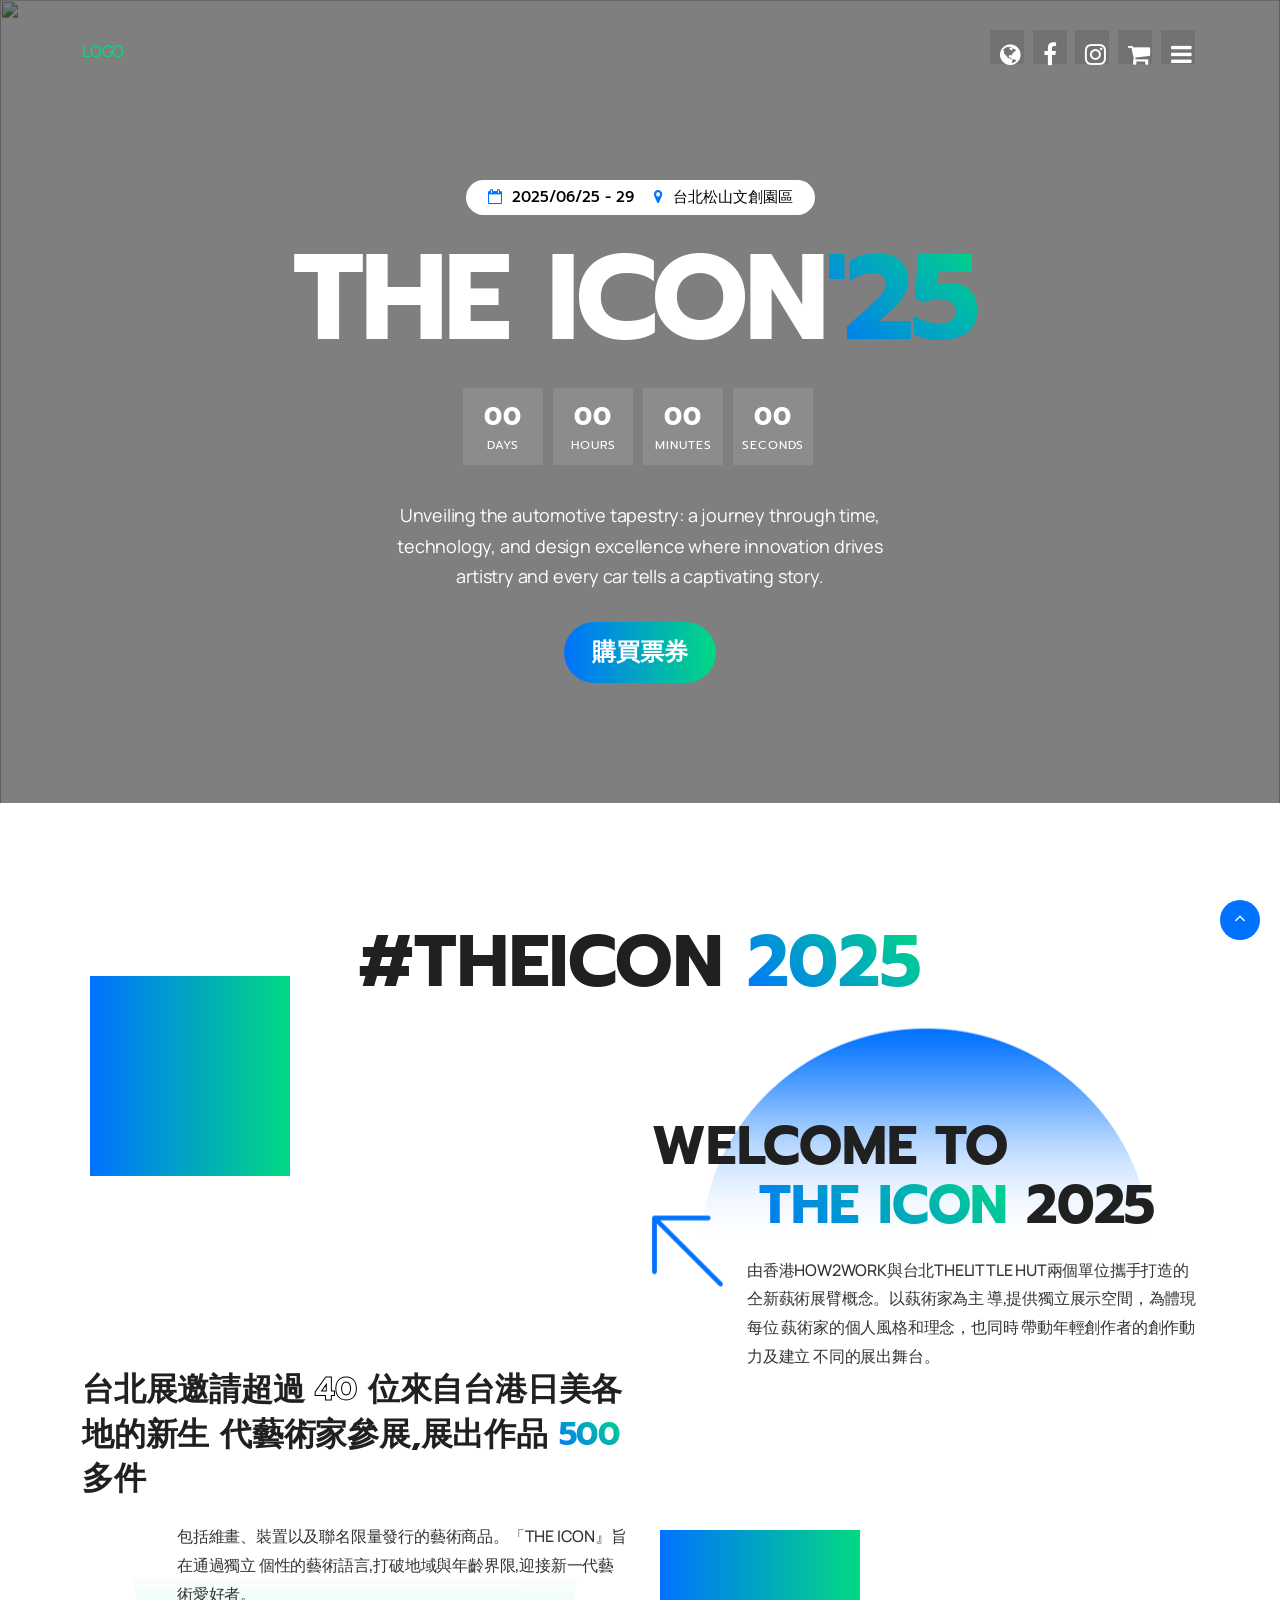
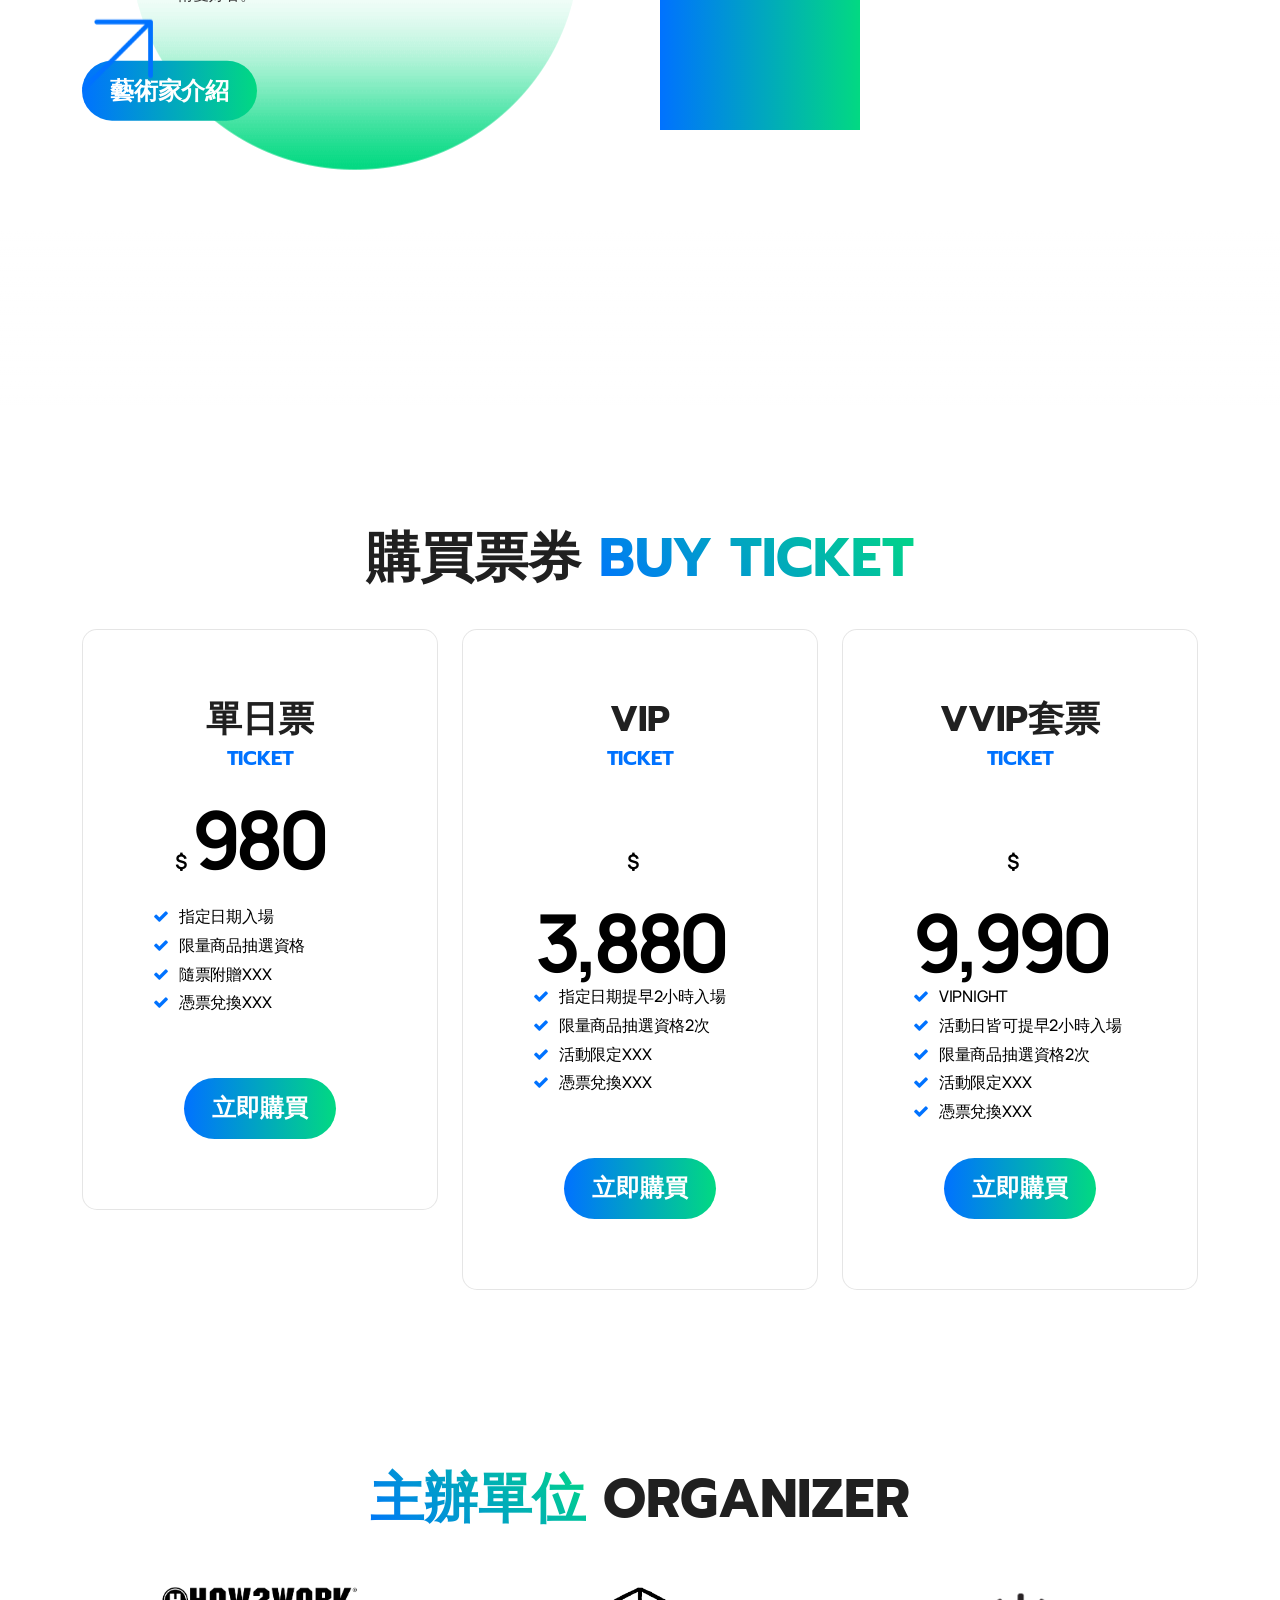
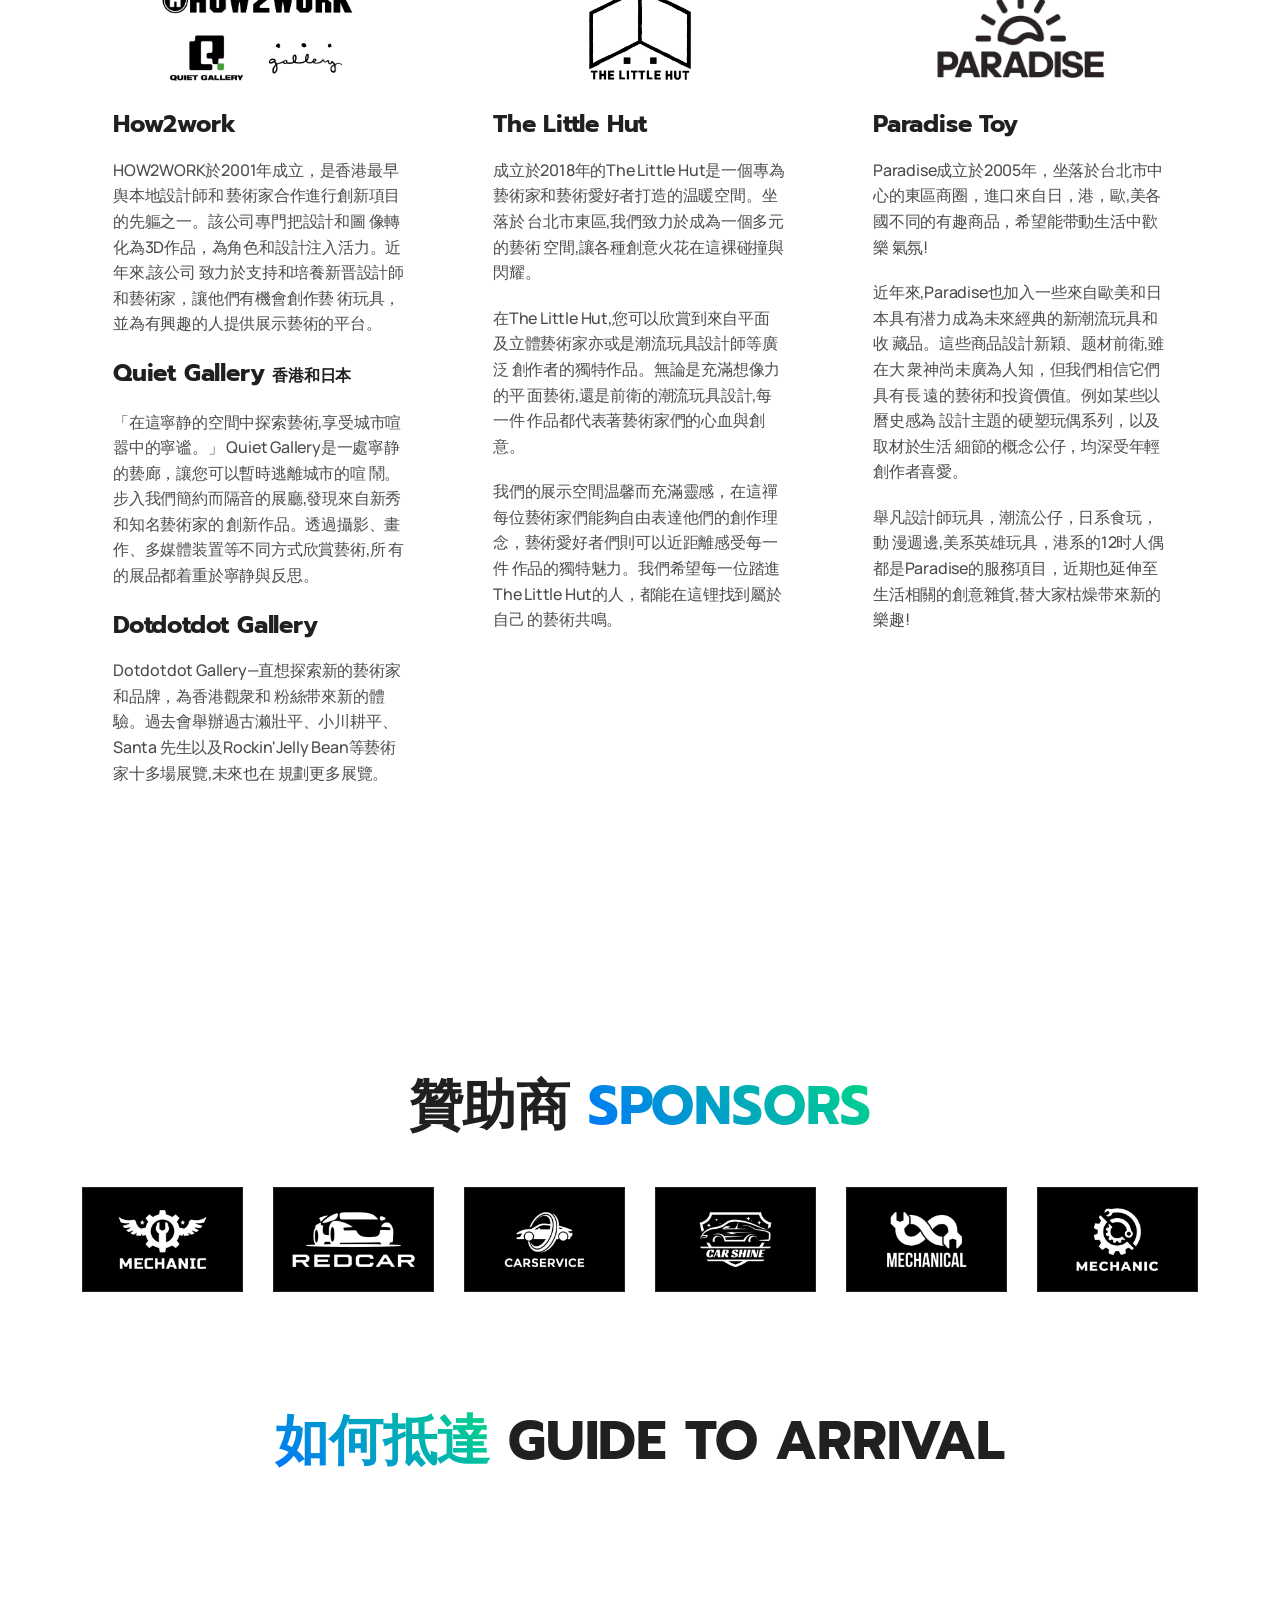
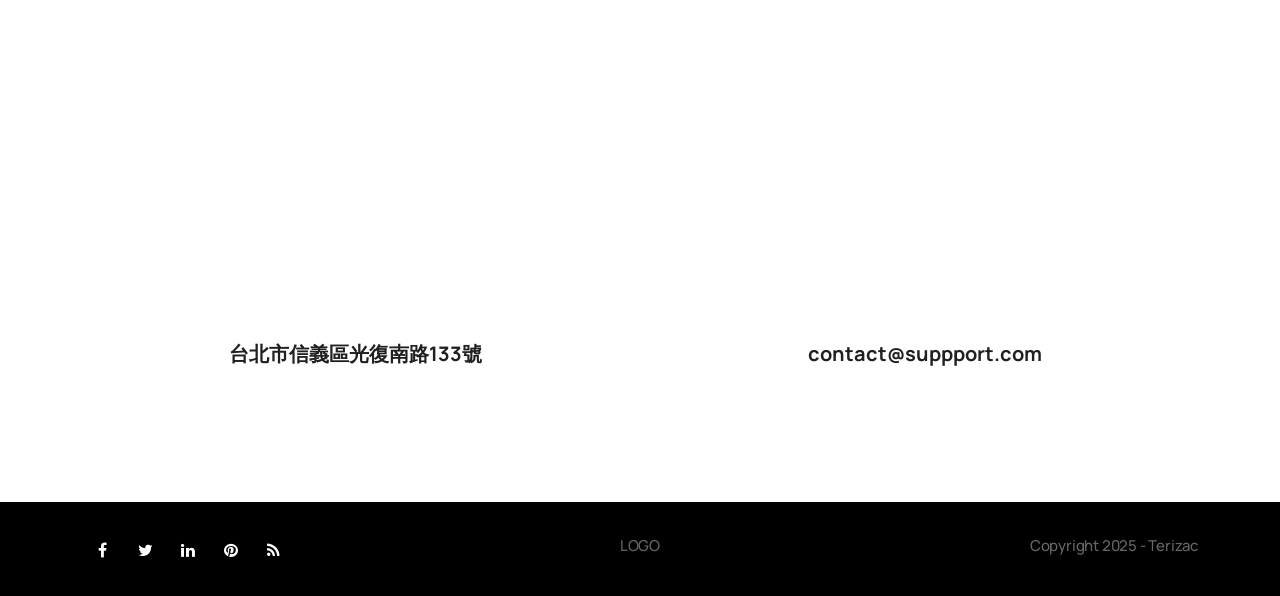
==== commit 7cd3609e: "modify" ====
--- a/index-expo-2.html
+++ b/index-expo-2.html
@@ -75,15 +75,15 @@
                             <div class="de-flex-col header-col-mid">
                                 <ul id="mainmenu">
                                   <div class="social-icons">
-                                    <a href="#"><i class="fa fa-facebook fa-lg"></i></a>
-                                    <a href="#"><i class="fa fa-instagram fa-lg"></i></a>
+                                    <a href="#"><i class="fa fa-globe fa-2xl"></i></a>
+                                    <a href="#"><i class="fa fa-facebook fa-2xl"></i></a>
+                                    <a href="#"><i class="fa fa-instagram fa-2xl"></i></a>
+                                    <a href="#"><i class="fa fa-shopping-cart fa-2xl"></i></a>
                                     <!-- <a href="#"><i class="fa fa-twitter fa-lg"></i></a> -->
                                     <!-- <a href="#"><i class="fa fa-linkedin fa-lg"></i></a> -->
                                     <!-- <a href="#"><i class="fa fa-pinterest fa-lg"></i></a> -->
                                     <!-- <a href="#"><i class="fa fa-rss fa-lg"></i></a> -->
-                                    <img src="https://img.icons8.com/?size=100&id=8113&format=png&color=ffffff" alt="" 
-     style="width: 20px; height: 20px; margin-left: 10px; cursor: pointer;" 
-     onclick="toggleSidebar()">
+                                    <a href="#" onclick="toggleSidebar()"><i class="fa fa-bars fa-2xl"></i></a>
                                     <!-- <div class="de-flex-col">
                                       <div class="menu_side_area">
                                           <a href="tickets.html" class="btn-line">Buy Ticket</a>
@@ -131,7 +131,8 @@
 
             <div id="top"></div>
             <section id="section-hero" class="jarallax">
-                <img src="https://kith.com/cdn/shop/files/womens-desktop_d7b4dc96-611a-4766-b84a-f8de20342780.jpg?v=1732890611&width=1920" class="jarallax-img" alt="">
+                <img src="https://hd7872mjgdymyoov.public.blob.vercel-storage.com/%E6%88%AA%E5%9C%96%202024-12-20%20%E4%B8%8A%E5%8D%8812.32.02-S0Dpo49BqBPiq77ZjRWUDi4PqYrefq.png" class="jarallax-img" alt="">
+                <div class="mask absolute left-0 right-0 top-0 bottom-0 w-full h-full" style="background-color: rgba(0, 0, 0, 0.5);"></div>
                 <div class="container position-relative z1000 wow fadeInDown">
                     <div class="row align-items-center position-relative">
                         <div class="spacer-double d-lg-none d-sm-block"></div>
@@ -148,7 +149,7 @@
                             <div class="position-relative text-center">
                                 <p class="lead no-bottom wow fadeInLeft">Unveiling the automotive tapestry: a journey through time, technology, and design excellence where innovation drives artistry and every car tells a captivating story.</p>
                                 <div class="spacer-single"></div>
-                                <a class="btn-main big wow fadeInLeft" href="#section-tickets">Get Ticket</a>
+                                <a class="btn-main big wow fadeInLeft" href="#section-tickets">購買票券</a>
                             </div>
                         </div>
 
@@ -228,7 +229,7 @@
                     <div class="row align-items-center">
                         <div class="col-lg-6 position-relative">
                             <div class="images-deco-1">
-                                <img src="images/misc/car-1.jpg" class="d-img-1" alt="">
+                                <img src="https://hd7872mjgdymyoov.public.blob.vercel-storage.com/20220718_jessica_painting_4-ftVsWLeO1DDhzXjgFSEP637upZzMbk.jpg" class="d-img-1" alt="">
                                 <!-- <img src="images/misc/dotted.png" class="d-img-2" alt="" data-jarallax-element="40"> -->
                                 <div class="d-img-3 bg-color"></div>
                             </div>
@@ -313,7 +314,7 @@
                         </div>
                         <div class="col-lg-6 position-relative">
                           <div class="images-deco-1">
-                              <img src="images/misc/car-1.jpg" class="d-img-1" alt="">
+                              <img src="https://hd7872mjgdymyoov.public.blob.vercel-storage.com/ALC_0741-91JEm4AIXIWNYrQX2dxcoHU9HBbvDV.jpg" class="d-img-1" alt="">
                               <!-- <img src="images/misc/dotted.png" class="d-img-2" alt="" data-jarallax-element="40"> -->
                               <div class="d-img-3 bg-color"></div>
                           </div>
@@ -328,7 +329,7 @@
                 <div class="container">
                     <div class="row">
                         <div class="col-lg-12 text-center">
-                            <h2 class="text-uppercase wow fadeInUp">購買 <span class="text-gradient">票券</span></h2>
+                            <h2 class="text-uppercase wow fadeInUp">購買票券 <span class="text-gradient">Buy Ticket</span></h2>
                             <div class="spacer-20"></div>
                         </div>
 
@@ -602,7 +603,7 @@
                 <div class="container">
                     <div class="row">
                         <div class="col-md-12 text-center">
-                            <h2 class="text-uppercase wow fadeInUp"><span class="text-line">Our</span> <span class="text-gradient">Sponsors</span></h2>
+                          <h2 class="text-uppercase wow fadeInUp">贊助商 <span class="text-gradient">Sponsors</span></h2>
                         </div>
                         <div class="spacer-single"></div>
                     </div>
@@ -633,21 +634,25 @@
                 <div class="container">
                     <div class="row">
                         <div class="col-md-12 text-center">
-                            <h2 class="text-uppercase wow fadeInUp">Getting <span class="text-gradient">There</span></h2>
+                          <h2 class="text-uppercase wow fadeInUp mb-4 text-center">
+                            <span class="text-line"></span> 
+                            <span class="text-gradient">如何抵達</span> 
+                            <span>Guide to Arrival</span>
+                        </h2>
                         </div>
                         <div class="spacer-single"></div>
 
                         <div class="col-lg-12">
                             <div class="map-container map-fullwidth">
-                                <iframe src="https://www.google.com/maps/embed?pb=!1m18!1m12!1m3!1d3305.7152203584424!2d-118.2453181849353!3d34.05117548060617!2m3!1f0!2f0!3f0!3m2!1i1024!2i768!4f13.1!3m3!1m2!1s0x80c2c648d9808fbd%3A0xb79dfbc6ae338c12!2s100%20S%20Main%20St%2C%20Los%20Angeles%2C%20CA%2090012%2C%20USA!5e0!3m2!1sen!2sid!4v1592143290578!5m2!1sen!2sid" width="600" height="450" frameborder="0" style="border:0;" allowfullscreen="" aria-hidden="false" tabindex="0"></iframe>
+                              <iframe src="https://www.google.com/maps/embed?pb=!1m18!1m12!1m3!1d3614.712277436988!2d121.5606383!3d25.0438366!2m3!1f0!2f0!3f0!3m2!1i1024!2i768!4f13.1!3m3!1m2!1s0x3442abbf23ce4b3b%3A0xc82b0f87ff7df9dc!2z5p2-5bGx5paH5Ym15ZyS5Y2A!5e0!3m2!1szh-TW!2stw!4v1734626837196!5m2!1szh-TW!2stw" width="600" height="450" style="border:0;" allowfullscreen="" loading="lazy" referrerpolicy="no-referrer-when-downgrade"></iframe>
                             </div>
                         </div>
 
                         <div class="spacer-single"></div>
 
                         <div class="col-lg-6 col-md-6 text-center">
-                            <p class="lead no-bottom">Location</p>
-                            <h4 class="s2">100 S Main ST, Los Angeles, CA</h4>
+                            <!-- <p class="lead no-bottom text-black">地址</p> -->
+                            <h4 class="s2">台北市信義區光復南路133號</h4>
                            
                         </div>
                         <!-- <div class="col-lg-6 col-md-6 text-center">
@@ -655,7 +660,7 @@
                             <h4 class="s2">+1 333 9296</h4>                                                
                         </div> -->
                         <div class="col-lg-6 col-md-6 text-center">
-                            <p class="lead no-bottom">Email</p>
+                            <!-- <p class="lead no-bottom text-black">Email</p> -->
                             <h4 class="s2">contact@suppport.com</h4>     
                         </div>
                         
@@ -684,7 +689,7 @@
                         LOGO
                     </div>
                     <div class="col-lg-4 text-lg-end text-sm-center">
-                        Copyright 2023 - Autovent by Designesia
+                        Copyright 2025 - Terizac
                     </div>
                 </div>
             </div>
--- a/css/style.css
+++ b/css/style.css
@@ -19050,4 +19050,31 @@
 
               .text-16 {
                 font-size: 16px;
+              }
+              
+              .absolute {
+                position: absolute;
+              }
+
+              .left-0 {
+                left: 0;
+              }
+              .right-0 {
+                right: 0;
+              }
+              .top-0 {
+                top: 0;
+              } 
+              .bottom-0 {
+                bottom: 0;
+              } 
+              .w-full {
+                width: 100%;
+              }
+              .h-full {
+                height: 100%;
+              }
+              
+              .fa-2xl {
+                font-size: 24px !important;
               }
